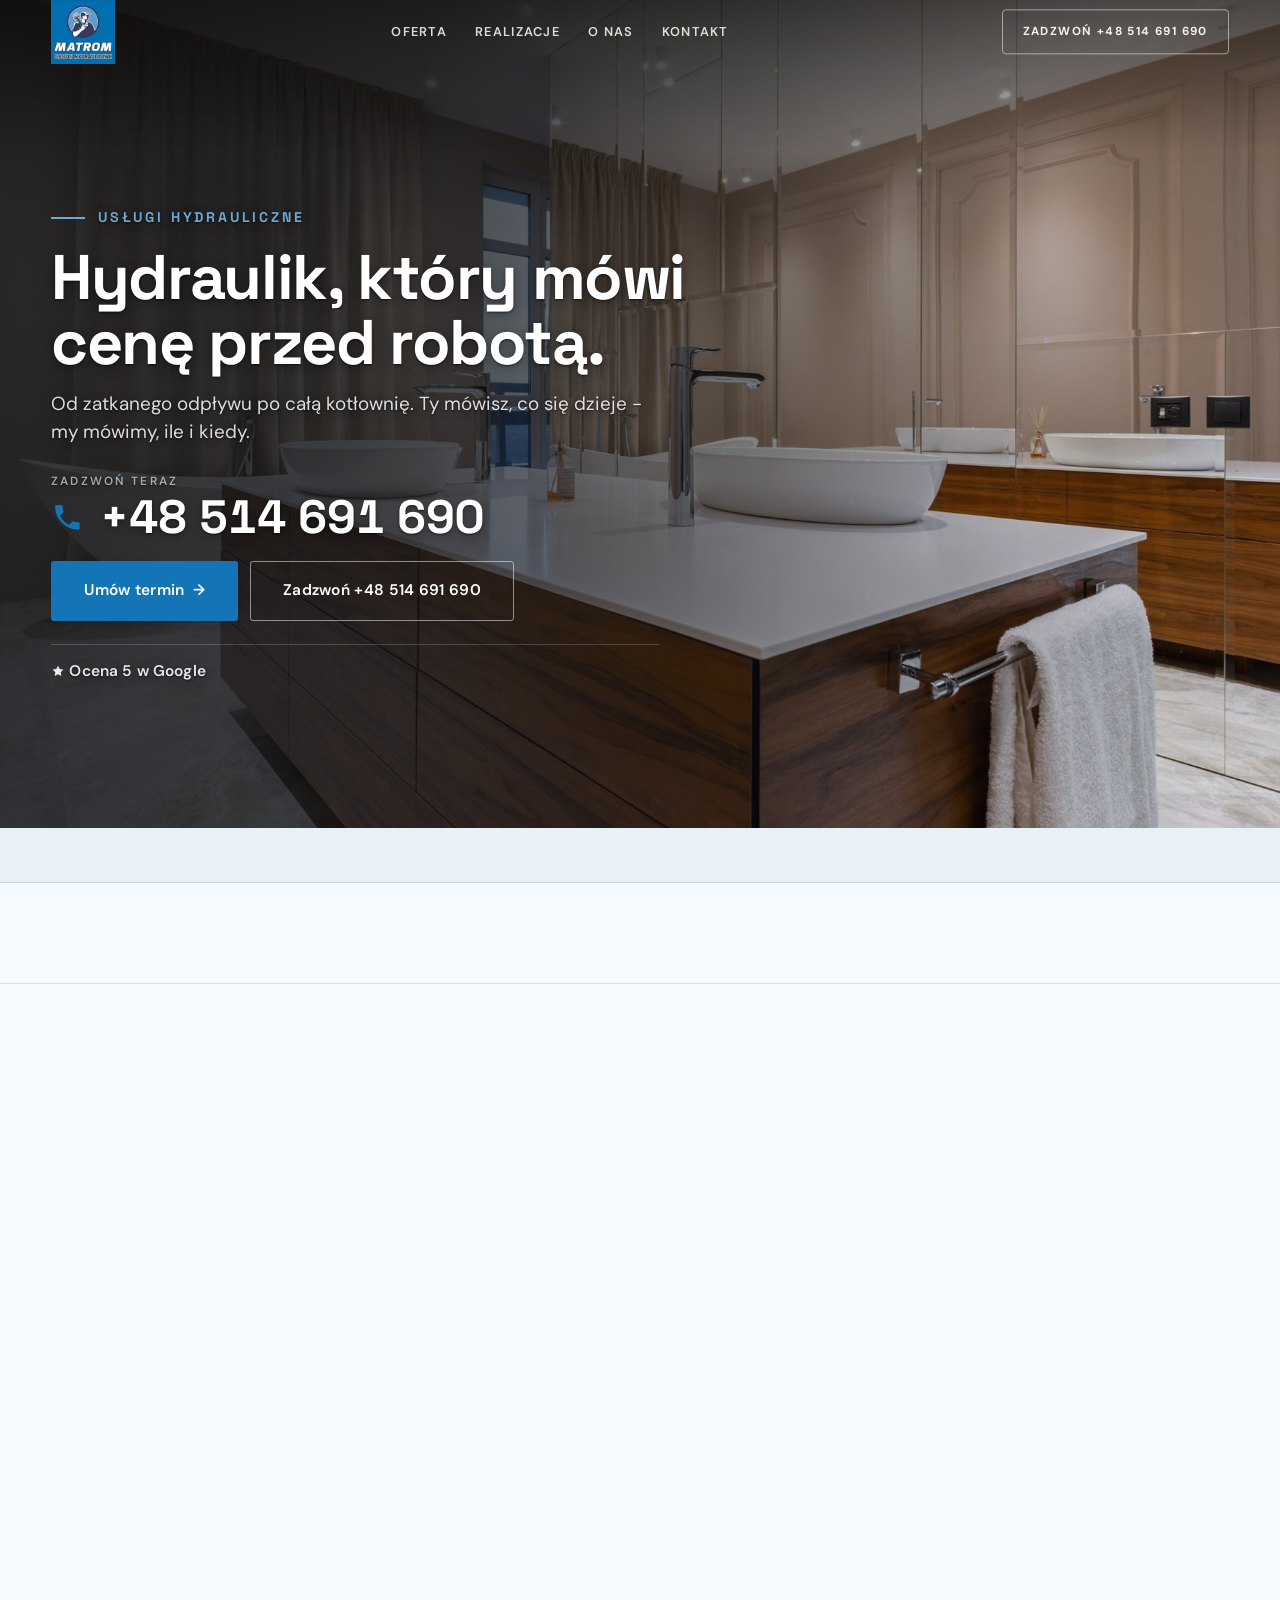
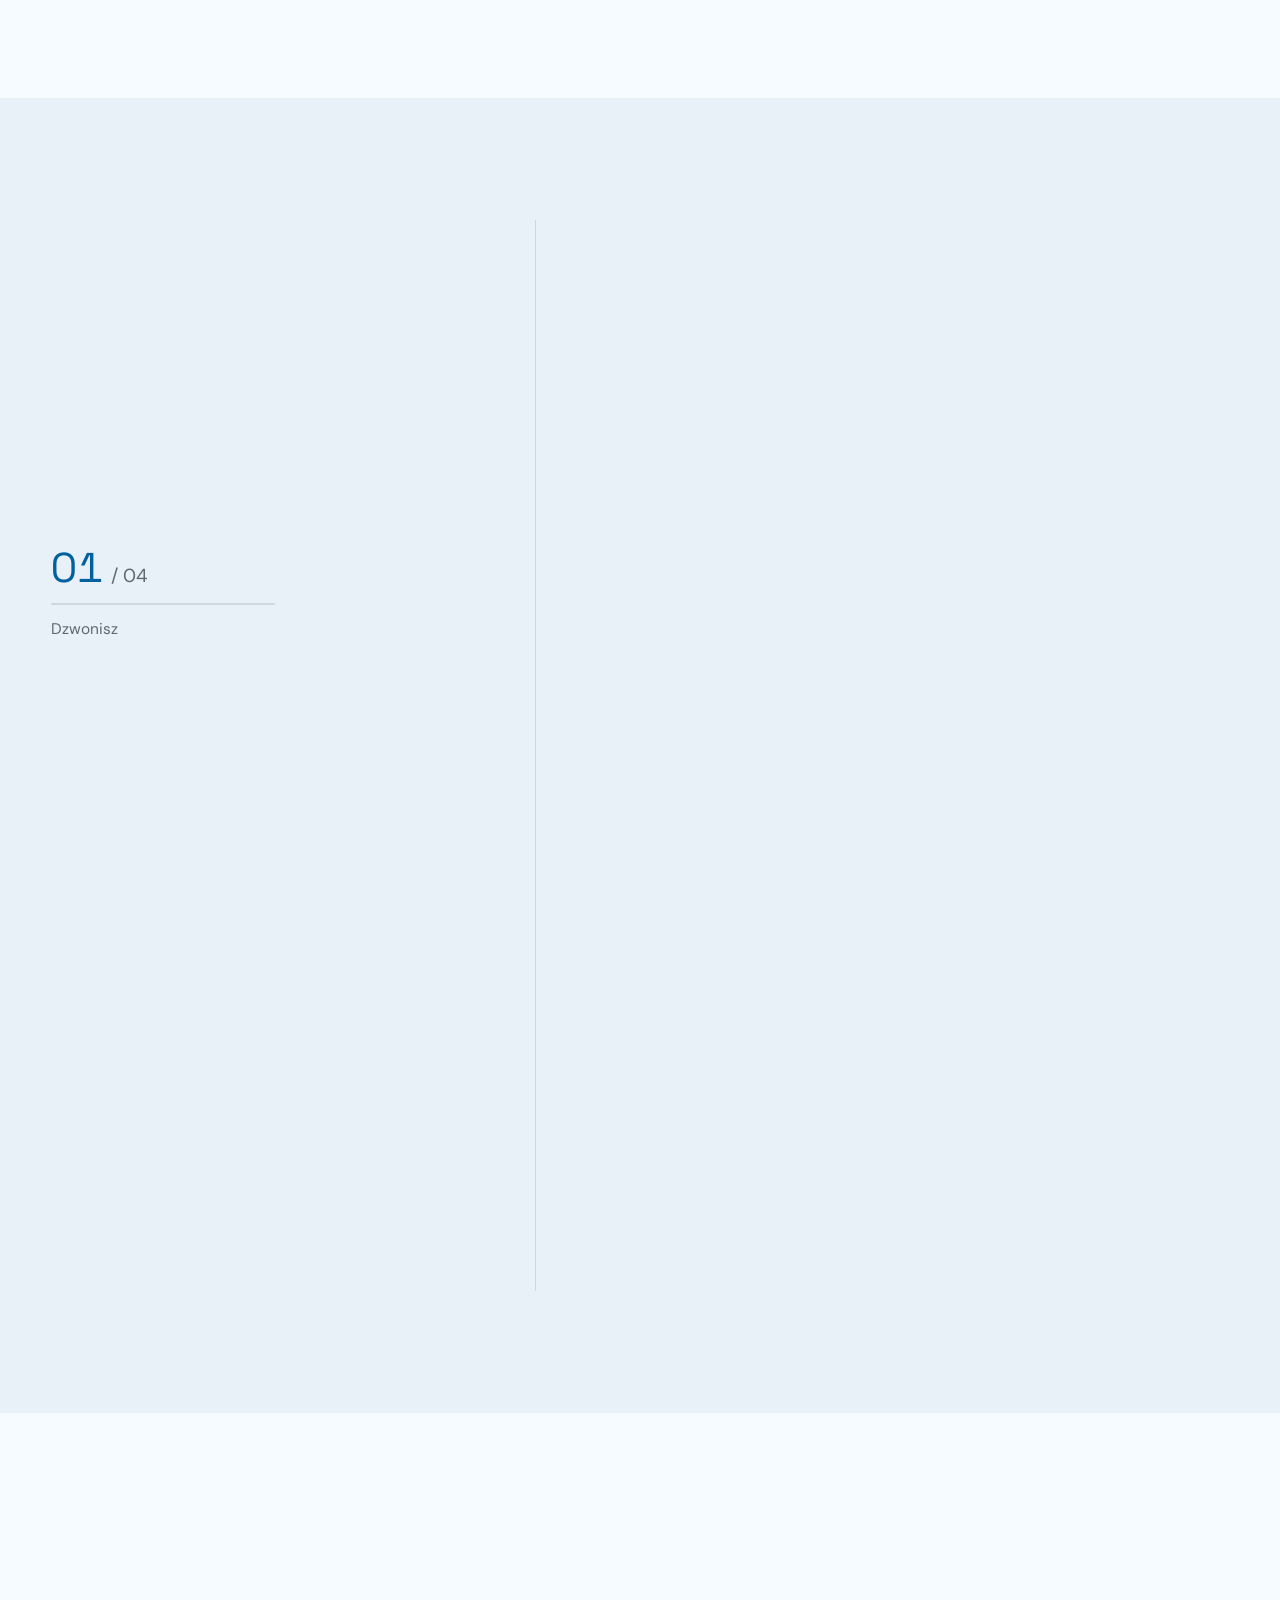
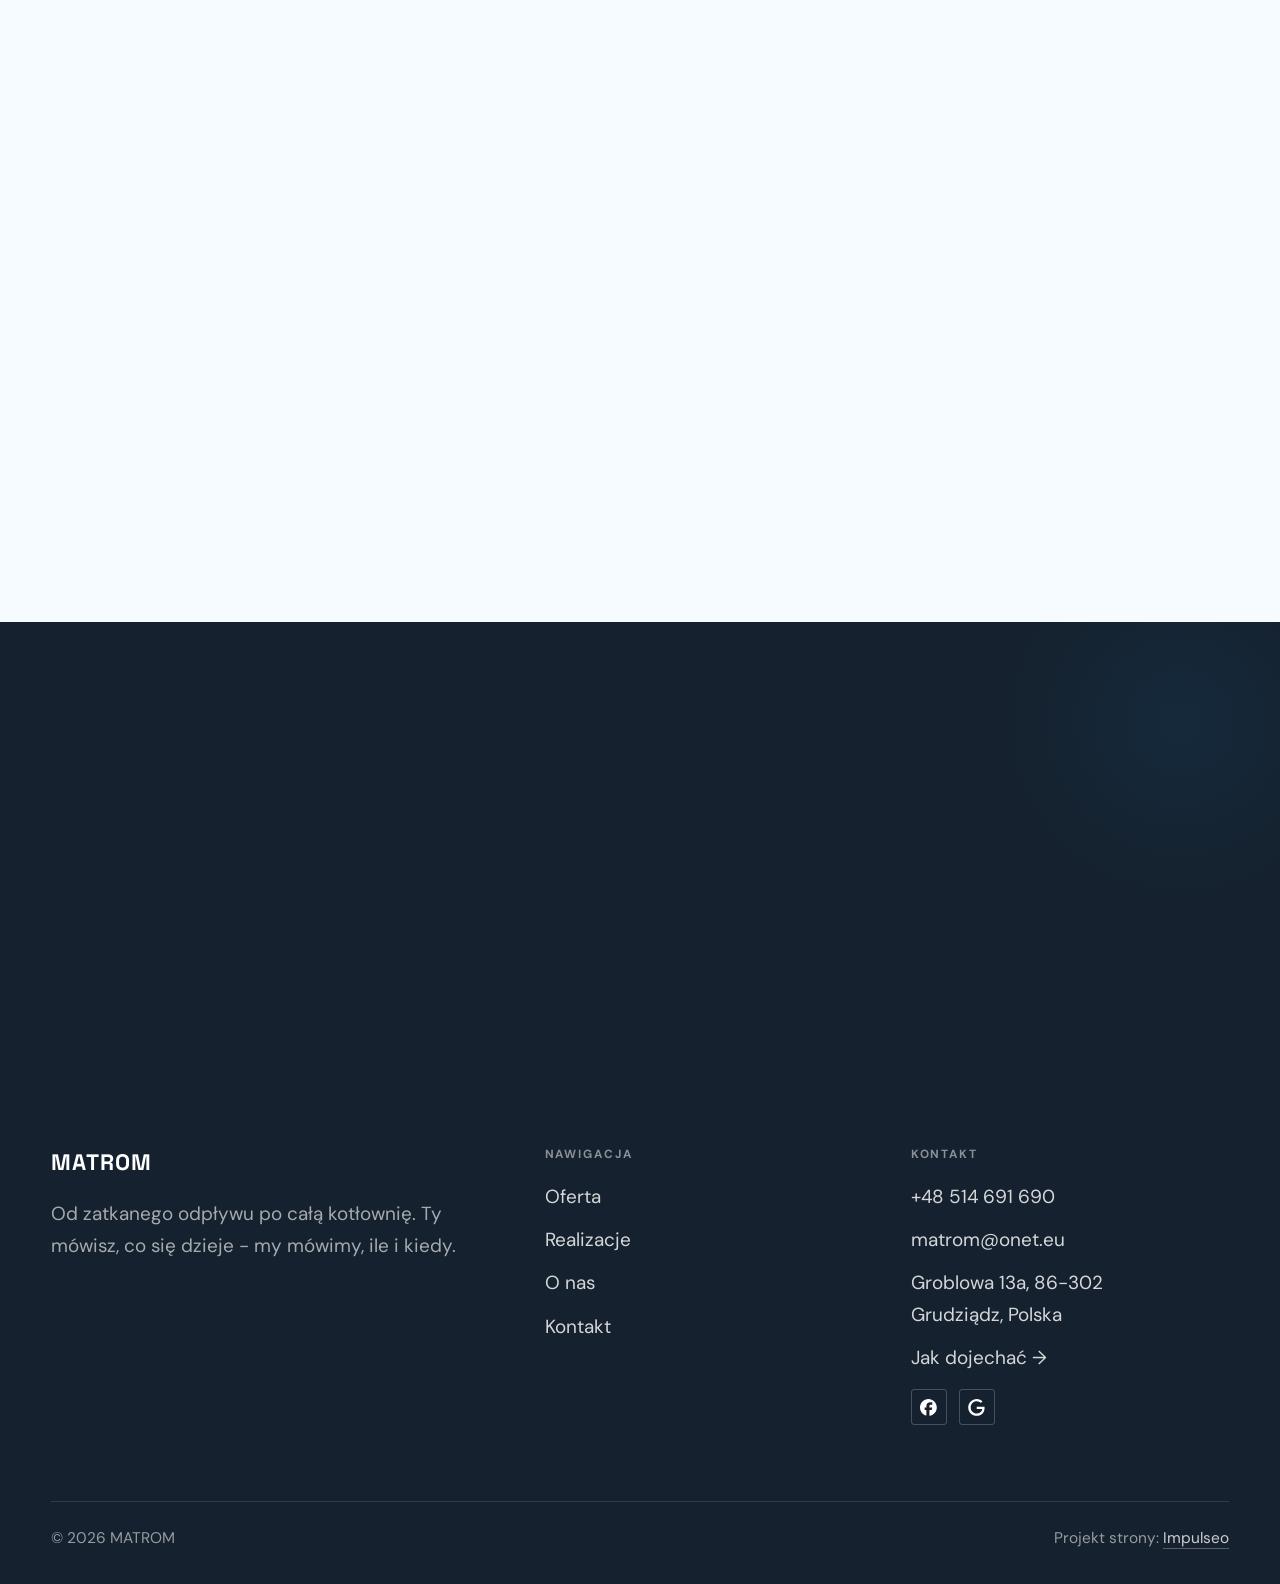
==== index.html @ 79062c72 "Strona demo: matrom" ====
<!DOCTYPE html>
<html lang="pl">
<head>
<meta charset="UTF-8">
<meta name="viewport" content="width=device-width, initial-scale=1.0">
<title>MATROM - hydraulik z dojazdem</title>
<meta name="description" content="Hydraulik w Grudziądzu z dojazdem. Awarie, udrażnianie, instalacje wod-kan, wymiana kotłów. Cenę znasz przed robotą. Zadzwoń: +48 514 691 690.">
<link rel="canonical" href="https://kris20032.github.io/matrom/">
<meta name="robots" content="noindex, nofollow">
<meta property="og:type" content="website">
<meta property="og:locale" content="pl_PL">
<meta property="og:site_name" content="MATROM">
<meta property="og:title" content="MATROM - hydraulik z dojazdem">
<meta property="og:description" content="Hydraulik w Grudziądzu z dojazdem. Awarie, udrażnianie, instalacje wod-kan, wymiana kotłów. Cenę znasz przed robotą. Zadzwoń: +48 514 691 690.">
<meta property="og:url" content="https://kris20032.github.io/matrom/">
<meta property="og:image" content="https://kris20032.github.io/matrom/img/og.jpg">
<meta property="og:image:width" content="1200">
<meta property="og:image:height" content="630">
<meta name="twitter:card" content="summary_large_image">
<script type="application/ld+json">{"@context": "https://schema.org", "@type": "Plumber", "name": "MATROM", "url": "https://kris20032.github.io/matrom/", "telephone": "+48514691690", "image": "https://kris20032.github.io/matrom/img/og.jpg", "areaServed": "Grudziądz", "sameAs": ["https://maps.google.com/?cid=7951324744864087334&g_mp=Cidnb29nbGUubWFwcy5wbGFjZXMudjEuUGxhY2VzLlNlYXJjaFRleHQQAhgEIAA", "https://www.facebook.com/MatromMateuszWisniewski/?locale=pl_PL"]}</script>
<link rel="preconnect" href="https://fonts.googleapis.com">
<link rel="preconnect" href="https://fonts.gstatic.com" crossorigin>
<link href="https://fonts.googleapis.com/css2?family=Space+Grotesk:wght@500;600;700&family=DM+Sans:opsz,wght@9..40,400;9..40,500;9..40,600&display=swap" rel="stylesheet">
<link rel="stylesheet" href="assets/styles.css?v=ff5a35a8">
</head>
<body>

<header class="nav">
  <div class="wrap nav-inner">
    <a class="brand brand-has-logo" href="index.html"><img class="brand-logo" src="img/logo.jpg" alt="MATROM" width="720" height="720" decoding="async"></a>
    <nav class="nav-links">
      <a href="oferta.html">Oferta</a>
      <a href="realizacje.html">Realizacje</a>
      <a href="o-nas.html">O nas</a>
      <a href="kontakt.html">Kontakt</a>
      <a href="tel:+48514691690" class="btn btn-accent">Zadzwoń +48 514 691 690</a>
    </nav>
    <button class="nav-toggle" aria-label="Menu"><span></span><span></span><span></span></button>
  </div>
</header>

<main>
<section class="hero-fach">
  <img class="hf-photo" src="img/hero.jpg" fetchpriority="high" data-rotate="img/g1.jpg|img/g4.jpg" alt="MATROM" width="1800" height="1202">
  <div class="hf-panel">
    <div class="hf-inner">
      <span class="hf-kicker">Usługi hydrauliczne</span>
      <h1 class="hf-title">Hydraulik, który mówi cenę przed robotą. <em></em></h1>
      <p class="hf-lead">Od zatkanego odpływu po całą kotłownię. Ty mówisz, co się dzieje - my mówimy, ile i kiedy.</p>
      <a class="hf-phone" href="tel:+48514691690"><span class="hf-phone-lab">Zadzwoń teraz</span><span class="hf-phone-num"><svg class="ico-tel" width="16" height="16" viewBox="0 0 24 24" fill="none" aria-hidden="true"><path d="M6.6 10.8a15.5 15.5 0 0 0 6.6 6.6l2.2-2.2a1 1 0 0 1 1-.24 11.4 11.4 0 0 0 3.6.58 1 1 0 0 1 1 1V20a1 1 0 0 1-1 1A17 17 0 0 1 3 4a1 1 0 0 1 1-1h3.5a1 1 0 0 1 1 1c0 1.25.2 2.46.58 3.6a1 1 0 0 1-.25 1l-2.23 2.2Z" fill="currentColor"/></svg> +48 514 691 690</span></a>
      <div class="hf-actions">
        <a href="kontakt.html" class="btn btn-accent">Umów termin <span class="arr">→</span></a>
        <a href="tel:+48514691690" class="btn btn-ghost hf-ghost">Zadzwoń +48 514 691 690</a>
      </div>
      <div class="hf-trust"><svg class="ico-star" width="14" height="14" viewBox="0 0 24 24" style="vertical-align:-2px" aria-hidden="true"><path d="M12 2.8l2.85 5.8 6.4.93-4.63 4.5 1.1 6.37L12 17.4l-5.72 3 1.1-6.37-4.63-4.5 6.4-.93L12 2.8Z" fill="currentColor"/></svg> Ocena 5 w Google</div>
    </div>
  </div>
</section>
<section class="fach-promise">
  <div class="wrap">
    <ul class="fp-row reveal"><li>Bezpłatna wycena</li><li>Dojazd: Grudziądz i okolice</li><li>Gwarancja na robociznę</li></ul>
  </div>
</section>
<section class="opinie-mini" aria-label="Opinie klientów">
  <div class="wrap">
    <div class="om-row">
      <div class="om-item reveal"><blockquote>„Polecam bardzo.”</blockquote><span class="om-autor">Magdalena Wuu</span></div>
      <div class="om-item reveal"><blockquote>„Polecam jest kozak w tym co robi robota na medal”</blockquote><span class="om-autor">Sebastian Kowalik</span></div>
    </div>
  </div>
</section>
<section class="gateways-band">
  <div class="wrap">
    <div class="gateways">
      <a href="oferta.html" class="gateway reveal"><img src="img/g6.jpg" alt="Awarie i przecieki" loading="lazy" width="1623" height="1300" decoding="async"><span class="g-ttl">Awarie i przecieki</span></a>
      <a href="oferta.html" class="gateway reveal"><img src="img/g7.jpg" alt="Udrażnianie rur i kanalizacji" loading="lazy" width="1880" height="1253" decoding="async"><span class="g-ttl">Udrażnianie rur i kanalizacji</span></a>
      <a href="oferta.html" class="gateway reveal"><img src="img/g8.jpg" alt="Wymiana i montaż kotłów" loading="lazy" width="1600" height="1068" decoding="async"><span class="g-ttl">Wymiana i montaż kotłów</span></a>
    </div>
  </div>
</section>
<section class="proces proces-os fachowcy">
  <div class="wrap proc-grid">
    <div class="proc-side">
      <div class="head reveal">
        <span class="eyebrow">Jak pracujemy</span>
        <h2>Wiesz, na czym stoisz - na każdym etapie</h2>
        <p>Od pierwszego telefonu do odbioru roboty - krok po kroku.</p>
      </div>
      <div class="proc-count" aria-hidden="true"><span class="pc-cur">01</span><span class="pc-all">/ 04</span></div>
      <div class="proc-bar" aria-hidden="true"><i></i></div>
      <p class="proc-now" aria-hidden="true">Dzwonisz</p>
    </div>
    <ol class="proces-line">
      <li class="reveal"><span class="pno">01</span><h3>Dzwonisz</h3><p>Telefon albo zdjęcie awarii. Po minucie rozmowy wiesz, czy przyjedziemy i kiedy.</p></li>
      <li class="reveal"><span class="pno">02</span><h3>Znasz cenę</h3><p>Zanim wyjmiemy narzędzia, wiesz, ile zapłacisz. Jak w trakcie wyjdzie coś nowego, najpierw rozmawiamy - potem robimy.</p></li>
      <li class="reveal"><span class="pno">03</span><h3>Robota</h3><p>Stare części pokazujemy, nie wyrzucamy po cichu - widzisz, co było zużyte i co wymieniliśmy.</p></li>
      <li class="reveal"><span class="pno">04</span><h3>Odbiór i gwarancja</h3><p>Na wykonaną robotę dostajesz gwarancję i jasny rachunek - jak coś nie gra, wracamy i poprawiamy.</p></li>
    </ol>
  </div>
</section>
<section>
  <div class="wrap">
    <div class="head reveal">
      <span class="eyebrow">Realizacje</span>
      <h2>Zdjęcia z montaży</h2>
      <p>Kilka zdjęć z naszych zleceń i przykłady prac, które wykonujemy.</p>
    </div>
    <div class="gallery">
      <div class="tile t-two3 reveal"><img src="img/g2.jpg" alt="MATROM" loading="lazy" width="720" height="960" decoding="async"></div>
      <div class="tile t-third reveal"><img src="img/g3.jpg" alt="MATROM" loading="lazy" width="973" height="1920" decoding="async"></div>
      <div class="tile t-third reveal"><img src="img/g5.jpg" alt="MATROM" loading="lazy" width="958" height="718" decoding="async"></div>
      <div class="tile t-third reveal"><img src="img/g9.jpg" alt="MATROM" loading="lazy" width="1600" height="1068" decoding="async"></div>
      <div class="tile t-third reveal"><img src="img/g10.jpg" alt="MATROM" loading="lazy" width="1507" height="1300" decoding="async"></div>
    </div>
    <div style="margin-top:var(--space-7)" class="reveal"><a href="realizacje.html" class="btn btn-accent">Pełna galeria <span class="arr">→</span></a></div>
  </div>
</section>
<section class="fach-uslugi">
  <div class="wrap">
    <div class="head reveal">
      <span class="eyebrow">Oferta</span>
      <h2>Zakres robót</h2>
      <p>Czym zajmujemy się na co dzień: awarie, instalacje wod-kan, gaz i ogrzewanie.</p>
    </div>
    <ul class="fu-list">
      <li class="fu-row reveal"><div class="fu-name">Awarie i przecieki</div><div class="fu-desc">Woda leje się tam, gdzie nie powinna? Zakręć główny zawór i dzwoń.</div><a class="fu-cta" href="kontakt.html">Wycena <span class="arr">→</span></a></li>
      <li class="fu-row reveal"><div class="fu-name">Udrażnianie rur i kanalizacji</div><div class="fu-desc">Zatkany zlew, brodzik albo WC to zwykle robota na jedną wizytę. Sprawdzamy, gdzie siedzi zator, i dobieramy narzędzie do rury, a nie odwrotnie - czasem wystarczy rozebrać i wyczyścić syfon.</div><a class="fu-cta" href="kontakt.html">Wycena <span class="arr">→</span></a></li>
      <li class="fu-row reveal"><div class="fu-name">Wymiana i montaż kotłów</div><div class="fu-desc">Stary kocioł bierze coraz więcej gazu albo wysiada w największy mróz? Wymieniamy kotły na kondensacyjne i podłączamy je tak, żeby odbiór przeszedł bez poprawek.</div><a class="fu-cta" href="kontakt.html">Wycena <span class="arr">→</span></a></li>
      <li class="fu-row reveal"><div class="fu-name">Instalacje wod-kan</div><div class="fu-desc">Budujesz dom albo robisz generalny remont? Rozprowadzamy wodę i kanalizację od podstaw: podejścia, piony i próba szczelności pod ciśnieniem, zanim cokolwiek zniknie pod płytkami.</div><a class="fu-cta" href="kontakt.html">Wycena <span class="arr">→</span></a></li>
      <li class="fu-row reveal"><div class="fu-name">Montaż łazienek</div><div class="fu-desc">Remont łazienki stanął na ostatniej prostej? Robimy biały montaż od baterii po pralkę i sprawdzamy każde połączenie, zanim zamkniemy za sobą drzwi.</div><a class="fu-cta" href="kontakt.html">Wycena <span class="arr">→</span></a></li>
      <li class="fu-row reveal"><div class="fu-name">Centralne ogrzewanie i grzejniki</div><div class="fu-desc">Grzejniki grzeją nierówno, bulgoczą albo nie łapią temperatury? Płuczemy i odpowietrzamy instalacje, wymieniamy grzejniki i głowice, ustawiamy ogrzewanie tak, żeby grzało równo w całym domu, a nie głównie przy kotle.</div><a class="fu-cta" href="kontakt.html">Wycena <span class="arr">→</span></a></li>
    </ul>
    <div style="margin-top:var(--space-7)" class="reveal"><a href="oferta.html" class="btn btn-ghost">Pełna oferta <span class="arr">→</span></a></div>
  </div>
</section>
<section class="stopklatka" aria-hidden="true">
  <div class="stk-bg" style="background-image:url(img/about.jpg)"></div>
</section>
<section class="opinie">
  <div class="wrap">
    <div class="head center reveal">
      <span class="eyebrow">Opinie</span>
      <h2>Co mówią klienci</h2>
    </div>
    <p class="op-meta reveal"><span class="g-badge"><svg class="gb-ico" viewBox="0 0 24 24" width="18" height="18" aria-hidden="true"><path fill="#4285F4" d="M22.56 12.25c0-.78-.07-1.53-.2-2.25H12v4.26h5.92c-.26 1.37-1.04 2.53-2.21 3.31v2.77h3.57c2.08-1.92 3.28-4.74 3.28-8.09z"/><path fill="#34A853" d="M12 23c2.97 0 5.46-.98 7.28-2.66l-3.57-2.77c-.98.66-2.23 1.06-3.71 1.06-2.86 0-5.29-1.93-6.16-4.53H2.18v2.84C3.99 20.53 7.7 23 12 23z"/><path fill="#FBBC05" d="M5.84 14.09c-.22-.66-.35-1.36-.35-2.09s.13-1.43.35-2.09V7.07H2.18C1.43 8.55 1 10.22 1 12s.43 3.45 1.18 4.93l2.85-2.22.81-.62z"/><path fill="#EA4335" d="M12 5.38c1.62 0 3.06.56 4.21 1.64l3.15-3.15C17.45 2.09 14.97 1 12 1 7.7 1 3.99 3.47 2.18 7.07l3.66 2.84c.87-2.6 3.3-4.53 6.16-4.53z"/></svg><b class="gb-ocena">5</b><svg class="gb-stars" viewBox="0 0 90 18" width="74" height="14.8" aria-hidden="true"><g fill="currentColor" opacity=".26"><path transform="translate(0,0)" d="M9 1.6l2.2 4.46 4.92.72-3.56 3.47.84 4.9L9 12.74l-4.4 2.31.84-4.9L1.88 6.68l4.92-.72L9 1.6Z"/><path transform="translate(18,0)" d="M9 1.6l2.2 4.46 4.92.72-3.56 3.47.84 4.9L9 12.74l-4.4 2.31.84-4.9L1.88 6.68l4.92-.72L9 1.6Z"/><path transform="translate(36,0)" d="M9 1.6l2.2 4.46 4.92.72-3.56 3.47.84 4.9L9 12.74l-4.4 2.31.84-4.9L1.88 6.68l4.92-.72L9 1.6Z"/><path transform="translate(54,0)" d="M9 1.6l2.2 4.46 4.92.72-3.56 3.47.84 4.9L9 12.74l-4.4 2.31.84-4.9L1.88 6.68l4.92-.72L9 1.6Z"/><path transform="translate(72,0)" d="M9 1.6l2.2 4.46 4.92.72-3.56 3.47.84 4.9L9 12.74l-4.4 2.31.84-4.9L1.88 6.68l4.92-.72L9 1.6Z"/></g><clipPath id="gs1000"><rect x="0" y="0" width="90.0" height="18"/></clipPath><g fill="#FBBC04" clip-path="url(#gs1000)"><path transform="translate(0,0)" d="M9 1.6l2.2 4.46 4.92.72-3.56 3.47.84 4.9L9 12.74l-4.4 2.31.84-4.9L1.88 6.68l4.92-.72L9 1.6Z"/><path transform="translate(18,0)" d="M9 1.6l2.2 4.46 4.92.72-3.56 3.47.84 4.9L9 12.74l-4.4 2.31.84-4.9L1.88 6.68l4.92-.72L9 1.6Z"/><path transform="translate(36,0)" d="M9 1.6l2.2 4.46 4.92.72-3.56 3.47.84 4.9L9 12.74l-4.4 2.31.84-4.9L1.88 6.68l4.92-.72L9 1.6Z"/><path transform="translate(54,0)" d="M9 1.6l2.2 4.46 4.92.72-3.56 3.47.84 4.9L9 12.74l-4.4 2.31.84-4.9L1.88 6.68l4.92-.72L9 1.6Z"/><path transform="translate(72,0)" d="M9 1.6l2.2 4.46 4.92.72-3.56 3.47.84 4.9L9 12.74l-4.4 2.31.84-4.9L1.88 6.68l4.92-.72L9 1.6Z"/></g></svg><span class="gb-txt">w Google</span></span></p>
    <p class="op-meta reveal"><a class="op-google" href="https://maps.google.com/?cid=7951324744864087334&amp;g_mp=Cidnb29nbGUubWFwcy5wbGFjZXMudjEuUGxhY2VzLlNlYXJjaFRleHQQAhgEIAA" target="_blank" rel="noopener"><svg class="op-g-ico" viewBox="0 0 24 24" width="17" height="17" aria-hidden="true"><path fill="#4285F4" d="M22.56 12.25c0-.78-.07-1.53-.2-2.25H12v4.26h5.92c-.26 1.37-1.04 2.53-2.21 3.31v2.77h3.57c2.08-1.92 3.28-4.74 3.28-8.09z"/><path fill="#34A853" d="M12 23c2.97 0 5.46-.98 7.28-2.66l-3.57-2.77c-.98.66-2.23 1.06-3.71 1.06-2.86 0-5.29-1.93-6.16-4.53H2.18v2.84C3.99 20.53 7.7 23 12 23z"/><path fill="#FBBC05" d="M5.84 14.09c-.22-.66-.35-1.36-.35-2.09s.13-1.43.35-2.09V7.07H2.18C1.43 8.55 1 10.22 1 12s.43 3.45 1.18 4.93l2.85-2.22.81-.62z"/><path fill="#EA4335" d="M12 5.38c1.62 0 3.06.56 4.21 1.64l3.15-3.15C17.45 2.09 14.97 1 12 1 7.7 1 3.99 3.47 2.18 7.07l3.66 2.84c.87-2.6 3.3-4.53 6.16-4.53z"/></svg><span>Zobacz opinie w Google</span><span class="arr">→</span></a></p>
    <div class="opinie-grid">
      <figure class="op-card reveal"><span class="op-star"><svg class="ico-star" width="14" height="14" viewBox="0 0 24 24" style="vertical-align:-2px" aria-hidden="true"><path d="M12 2.8l2.85 5.8 6.4.93-4.63 4.5 1.1 6.37L12 17.4l-5.72 3 1.1-6.37-4.63-4.5 6.4-.93L12 2.8Z" fill="currentColor"/></svg><svg class="ico-star" width="14" height="14" viewBox="0 0 24 24" style="vertical-align:-2px" aria-hidden="true"><path d="M12 2.8l2.85 5.8 6.4.93-4.63 4.5 1.1 6.37L12 17.4l-5.72 3 1.1-6.37-4.63-4.5 6.4-.93L12 2.8Z" fill="currentColor"/></svg><svg class="ico-star" width="14" height="14" viewBox="0 0 24 24" style="vertical-align:-2px" aria-hidden="true"><path d="M12 2.8l2.85 5.8 6.4.93-4.63 4.5 1.1 6.37L12 17.4l-5.72 3 1.1-6.37-4.63-4.5 6.4-.93L12 2.8Z" fill="currentColor"/></svg><svg class="ico-star" width="14" height="14" viewBox="0 0 24 24" style="vertical-align:-2px" aria-hidden="true"><path d="M12 2.8l2.85 5.8 6.4.93-4.63 4.5 1.1 6.37L12 17.4l-5.72 3 1.1-6.37-4.63-4.5 6.4-.93L12 2.8Z" fill="currentColor"/></svg><svg class="ico-star" width="14" height="14" viewBox="0 0 24 24" style="vertical-align:-2px" aria-hidden="true"><path d="M12 2.8l2.85 5.8 6.4.93-4.63 4.5 1.1 6.37L12 17.4l-5.72 3 1.1-6.37-4.63-4.5 6.4-.93L12 2.8Z" fill="currentColor"/></svg></span><blockquote>Polecam bardzo. Usługa wymiany grzejnika poprzez zamrożenie wykonana ekspresowo. Wykonanie całej instalacji wodno-kanalizacyjnej przebiegło bez najmniejszego problemu. Polecam</blockquote><span class="op-autor">Magdalena Wuu</span></figure>
      <figure class="op-card reveal"><span class="op-star"><svg class="ico-star" width="14" height="14" viewBox="0 0 24 24" style="vertical-align:-2px" aria-hidden="true"><path d="M12 2.8l2.85 5.8 6.4.93-4.63 4.5 1.1 6.37L12 17.4l-5.72 3 1.1-6.37-4.63-4.5 6.4-.93L12 2.8Z" fill="currentColor"/></svg><svg class="ico-star" width="14" height="14" viewBox="0 0 24 24" style="vertical-align:-2px" aria-hidden="true"><path d="M12 2.8l2.85 5.8 6.4.93-4.63 4.5 1.1 6.37L12 17.4l-5.72 3 1.1-6.37-4.63-4.5 6.4-.93L12 2.8Z" fill="currentColor"/></svg><svg class="ico-star" width="14" height="14" viewBox="0 0 24 24" style="vertical-align:-2px" aria-hidden="true"><path d="M12 2.8l2.85 5.8 6.4.93-4.63 4.5 1.1 6.37L12 17.4l-5.72 3 1.1-6.37-4.63-4.5 6.4-.93L12 2.8Z" fill="currentColor"/></svg><svg class="ico-star" width="14" height="14" viewBox="0 0 24 24" style="vertical-align:-2px" aria-hidden="true"><path d="M12 2.8l2.85 5.8 6.4.93-4.63 4.5 1.1 6.37L12 17.4l-5.72 3 1.1-6.37-4.63-4.5 6.4-.93L12 2.8Z" fill="currentColor"/></svg><svg class="ico-star" width="14" height="14" viewBox="0 0 24 24" style="vertical-align:-2px" aria-hidden="true"><path d="M12 2.8l2.85 5.8 6.4.93-4.63 4.5 1.1 6.37L12 17.4l-5.72 3 1.1-6.37-4.63-4.5 6.4-.93L12 2.8Z" fill="currentColor"/></svg></span><blockquote>Polecam jest kozak w tym co robi robota na medal</blockquote><span class="op-autor">Sebastian Kowalik</span></figure>
    </div>
  </div>
</section>
<section class="obszar">
  <div class="wrap">
    <div class="head center reveal">
      <span class="eyebrow">Obszar działania</span>
      <h2>Dojeżdżamy do Ciebie</h2>
    </div>
    <p class="obszar-txt reveal" style="text-align:center;max-width:60ch;margin:0 auto 1.4rem">Nie wiesz, czy dojedziemy do Ciebie? Zadzwoń i zapytaj. Jak nie dojeżdżamy, powiemy od razu i nie zajmiemy Ci dnia.</p>
    <ul class="obszar-list reveal"><li class="is-home">Grudziądz</li><li>+ okolice</li></ul>
    <div class="obszar-mapa reveal" style="margin-top:var(--space-7)">
      <iframe title="Obszar działania - Grudziądz i okolice" src="https://maps.google.com/maps?q=53.4782203%2C18.7624123&amp;z=11&amp;output=embed" loading="lazy" referrerpolicy="no-referrer-when-downgrade" style="width:100%;height:clamp(280px,38vh,420px);border:0;display:block;border-radius:var(--r-md)"></iframe>
    </div>
  </div>
</section>
<section class="faq-klinika">
  <div class="wrap">
    <div class="head center reveal">
      <span class="eyebrow">Częste pytania</span>
      <h2>Dobrze wiedzieć</h2>
    </div>
    <div class="faq-list">
      <details class="faq-item reveal"><summary>Ile to będzie kosztowało?</summary><p>Zależy, co się dzieje - dlatego wypytujemy przez telefon i od razu podajemy widełki. Ostateczną cenę znasz przed robotą, nie po niej.</p></details>
      <details class="faq-item reveal"><summary>Czy wycena jest płatna?</summary><p>Nie. Przyjazd i wycena w Grudziądzu i najbliższej okolicy są bezpłatne i do niczego nie zobowiązują.</p></details>
      <details class="faq-item reveal"><summary>Jak szybko przyjedziecie?</summary><p>Przy zalaniu liczy się każda godzina, więc przy awarii przestawiamy grafik. Prace planowane umawiamy z kilkudniowym wyprzedzeniem.</p></details>
      <details class="faq-item reveal"><summary>Czy dostanę fakturę?</summary><p>Tak - VAT albo paragon, jak wolisz. Z firmami i wspólnotami rozliczamy się przelewem.</p></details>
      <details class="faq-item reveal"><summary>Dojedziecie do mnie?</summary><p>Robimy głównie Grudziądz i okolice. Masz wątpliwość - zadzwoń, to kwestia jednego pytania.</p></details>
      <details class="faq-item reveal"><summary>Co, jeśli po naprawie coś dalej nie gra?</summary><p>Wracamy i sprawdzamy. Nasza wina - poprawiamy za darmo; wyszło coś nowego - mówimy wprost, co i za ile.</p></details>
    </div>
  </div>
</section>
<section class="cta">
  <div class="wrap">
    <div class="reveal">
      <span class="eyebrow">Współpraca</span>
      <h2>Potrzebujesz fachowca? Wycenimy za darmo.</h2>
      <p>Napisz, co jest do zrobienia - obejrzymy na miejscu i wycenimy. Bez zobowiązań.</p>
    </div>
    <div class="cta-actions reveal">
      <a href="kontakt.html" class="btn btn-light">Umów termin <span class="arr">→</span></a>
      <a href="tel:+48514691690" class="btn btn-ghost btn-ghost-cta">+48 514 691 690</a>
    </div>
  </div>
</section>
</main>

<footer>
  <div class="wrap">
    <div class="foot-grid">
      <div class="foot-brand">
        <div class="name">MATROM</div>
        <p>Od zatkanego odpływu po całą kotłownię. Ty mówisz, co się dzieje - my mówimy, ile i kiedy.</p>
      </div>
      <div class="foot-col">
        <h4>Nawigacja</h4>
        <a href="oferta.html">Oferta</a>
        <a href="realizacje.html">Realizacje</a>
        <a href="o-nas.html">O nas</a>
        <a href="kontakt.html">Kontakt</a>
      </div>
      <div class="foot-col">
        <h4>Kontakt</h4>
        <a href="tel:+48514691690">+48 514 691 690</a>
        <a href="mailto:matrom@onet.eu">matrom@onet.eu</a>
        <p>Groblowa 13a, 86-302 Grudziądz, Polska</p>
        <a href="https://maps.google.com/?cid=7951324744864087334&g_mp=Cidnb29nbGUubWFwcy5wbGFjZXMudjEuUGxhY2VzLlNlYXJjaFRleHQQAhgEIAA" target="_blank" rel="noopener">Jak dojechać →</a>
      <div class="foot-soc">
        <a class="soc" href="https://www.facebook.com/MatromMateuszWisniewski/?locale=pl_PL" target="_blank" rel="noopener" aria-label="Facebook - MATROM"><svg viewBox="0 0 24 24" aria-hidden="true" focusable="false"><path d="M9.101 23.691v-7.98H6.627v-3.667h2.474v-1.58c0-4.085 1.848-5.978 5.858-5.978.401 0 .955.042 1.468.103a8.68 8.68 0 0 1 1.141.195v3.325a8.623 8.623 0 0 0-.653-.036 26.805 26.805 0 0 0-.733-.009c-.707 0-1.259.096-1.675.309a1.686 1.686 0 0 0-.679.622c-.258.42-.374.995-.374 1.752v1.297h3.919l-.386 2.103-.287 1.564h-3.246v8.245C19.396 23.238 24 18.179 24 12.044c0-6.627-5.373-12-12-12s-12 5.373-12 12c0 5.628 3.874 10.35 9.101 11.647Z" fill="currentColor"/></svg></a>
        <a class="soc" href="https://maps.google.com/?cid=7951324744864087334&g_mp=Cidnb29nbGUubWFwcy5wbGFjZXMudjEuUGxhY2VzLlNlYXJjaFRleHQQAhgEIAA" target="_blank" rel="noopener" aria-label="Google - MATROM"><svg viewBox="0 0 24 24" aria-hidden="true" focusable="false"><path d="M12.48 10.92v3.28h7.84c-.24 1.84-.853 3.187-1.787 4.133-1.147 1.147-2.933 2.4-6.053 2.4-4.827 0-8.6-3.893-8.6-8.72s3.773-8.72 8.6-8.72c2.6 0 4.507 1.027 5.907 2.347l2.307-2.307C18.747 1.44 16.133 0 12.48 0 5.867 0 .307 5.387.307 12s5.56 12 12.173 12c3.573 0 6.267-1.173 8.373-3.36 2.16-2.16 2.84-5.213 2.84-7.667 0-.76-.053-1.467-.173-2.053H12.48z" fill="currentColor"/></svg></a>
      </div>
      </div>
    </div>
    <div class="foot-bot">
      <span>© 2026 MATROM</span>
      <span>Projekt strony: <a class="foot-credit" href="https://impulseo.pl" target="_blank" rel="noopener">Impulseo</a></span>
    </div>
  </div>
</footer>
<div class="sticky-call"><a class="sc-call" href="tel:+48514691690"><svg class="ico-tel" width="16" height="16" viewBox="0 0 24 24" fill="none" aria-hidden="true"><path d="M6.6 10.8a15.5 15.5 0 0 0 6.6 6.6l2.2-2.2a1 1 0 0 1 1-.24 11.4 11.4 0 0 0 3.6.58 1 1 0 0 1 1 1V20a1 1 0 0 1-1 1A17 17 0 0 1 3 4a1 1 0 0 1 1-1h3.5a1 1 0 0 1 1 1c0 1.25.2 2.46.58 3.6a1 1 0 0 1-.25 1l-2.23 2.2Z" fill="currentColor"/></svg> Zadzwoń</a><a class="sc-quote" href="kontakt.html">Umów termin</a></div>
<div class="demo-wazne" data-do="2026-10-12" data-cykl="3" hidden><svg class="dw-ico" width="13" height="13" viewBox="0 0 24 24" fill="none" aria-hidden="true"><circle cx="12" cy="12" r="8.6" stroke="currentColor" stroke-width="1.8"/><path d="M12 7.2V12l3.3 2" stroke="currentColor" stroke-width="1.8" stroke-linecap="round"/></svg><span class="dw-txt"></span></div>

<script src="assets/main.js"></script>
</body>
</html>
---- assets/styles.css ----
/* ============================================================
   STOLBASZ — premium, architektoniczny B2B fit-out
   Jasna paleta, zero brązu. System wg premium-web-craft.
   Projekt strony: Impulseo (impulseo.pl)
   ============================================================ */

:root{
  /* PALETA — jasna, architektoniczna, chłodna */
  --paper:#F4F6F8;          /* główne tło */
  --paper-2:#E7EBEF;        /* sekcje alternatywne (chłodny jasny szary) */
  --paper-3:#E7EBEF;        /* delikatne wypełnienia */
  --ink:#15212E;            /* tekst główny — chłodny grafit */
  --ink-soft:#243443;       /* nagłówki drugorzędne */
  --muted:#6B7785;          /* tekst poboczny */
  --line:rgba(21,33,46,.12);/* hairline */
  --accent:#E8A317;         /* stonowany petrol-slate — jedyny akcent */
  --accent-d:#C9870C;
  --accent-soft:rgba(232,163,23,.10);
  --dark:#15212E;           /* sekcje ciemne (stopka/CTA) */

  /* HOVER ZDJĘĆ — JEDEN standard dla całego silnika (decyzja K. 04.08.2026, artefakt z wariantami).
     AKTUALNE (K.+Szymon 09.08.2026, wybór z artefaktu 6 wariantów): zoom 1.05 przy 1.4s -
     przy tak długim czasie mocniejszy kadr NIE skacze, tylko „oddycha". Poprzedni standard
     (1.02 / .55s z 04.08) odbierany jako dynamiczny i szybki.
     Spoczynek lekko przygaszony, ale TYLKO tam, gdzie jest mysz (@media hover:hover) —
     na telefonie zdjęcia zostają w pełnej jasności. */
  --img-zoom:1.05;                   /* K.+Szymon 09.08: wariant F z artefaktu porównawczego */
  --img-rest:brightness(.95) saturate(.99);
  --img-hot:brightness(1.06) saturate(1.05);
  --img-dur:1.4s;                    /* K.+Szymon 09.08 (wariant F): powoli = elegancko */
  --img-ease:cubic-bezier(.16,.84,.44,1);  /* miękki ogon, efekt „oddychania" */

  /* ODSTĘPY — skala 4/8 */
  --space-1:4px; --space-2:8px; --space-3:12px; --space-4:16px; --space-5:24px;
  --space-6:32px; --space-7:48px; --space-8:64px; --space-9:96px; --space-10:128px;

  /* TYPOGRAFIA — fluid clamp() (skala podbita 16.07.2026: większe, czytelniejsze litery — uwaga Adama) */
  --text-sm:clamp(.9rem,.87rem + .12vw,1rem);
  --text-base:clamp(1.08rem,1.04rem + .18vw,1.2rem);
  --text-lg:clamp(1.24rem,1.15rem + .34vw,1.44rem);
  --text-h3:clamp(1.34rem,1.22rem + .55vw,1.66rem);
  --text-h2:clamp(2.1rem,1.66rem + 2.1vw,3.1rem);
  --text-h1:clamp(2.9rem,2.1rem + 4vw,5.1rem);

  /* PROMIENIE — architektoniczne, raczej ostre */
  --r-sm:3px; --r-md:6px; --r-lg:10px;

  /* RUCH */
  --ease:cubic-bezier(.25,.46,.45,.94); --dur:.24s;

  /* CIENIE — miękkie, warstwowe */
  --sh-sm:0 1px 2px rgba(16,24,32,.04), 0 2px 8px rgba(16,24,32,.05);
  --sh-md:0 2px 6px rgba(16,24,32,.05), 0 12px 28px -8px rgba(16,24,32,.12);
  --sh-lg:0 6px 14px rgba(16,24,32,.07), 0 26px 56px -18px rgba(16,24,32,.22);

  --hairline:1px solid var(--line);

  --font-display:'Space Grotesk','Inter',sans-serif;
  --font-body:'DM Sans','Inter',sans-serif;
}

*{box-sizing:border-box;margin:0;padding:0}
html{scroll-behavior:smooth}
body{
  font-family:var(--font-body);
  font-size:var(--text-base);
  line-height:1.65;
  color:var(--ink);
  background:var(--paper);
  -webkit-font-smoothing:antialiased;
  text-rendering:optimizeLegibility;
}
img{max-width:100%;height:auto;display:block}  /* height:auto = width/height z atrybutów trzyma proporcje (TOP#12) */
a{color:inherit;text-decoration:none}

.wrap{width:min(92%,1180px);margin-inline:auto}
section{padding-block:clamp(52px,6.5vw,96px)}

h1,h2,h3{font-family:var(--font-display);font-weight:700;line-height:1.08;letter-spacing:-.02em;color:var(--ink)}
h1{font-size:var(--text-h1);letter-spacing:-.035em}
h2{font-size:var(--text-h2);letter-spacing:-.025em}
h3{font-size:var(--text-h3)}
/* MIARA — długość wiersza. WCAG 2.2 SC 1.4.8: max 80 znaków; Butterick: 45–90.
   68ch daje realnie 72–78 znaków polskiego tekstu, czyli z zapasem pod granicą.
   Wcześniej limit miał TYLKO <p> — <li>, <blockquote> i <dd> nie miały żadnego,
   i to jedyny powód, dla którego 23 bloki na dwóch oddanych stronach jadą po
   83–106 znaków w wierszu (pomiar 07.08.2026, bramka `miara`).
   ⚠️ Listy i definicje ograniczamy TYLKO bez klasy: `ul`/`ol` z klasą to u nas
   układ (siatki kafli, menu), a nie tekst ciągły — tam miarę wyznacza układ. */
/* 60ch, nie 68ch (K. 10.08): po zmianie fontów na węższe kroje (DM Sans i spółka)
   w 68ch mieściło się ~90 znaków - bramka pikselowa słusznie zgłaszała przekroczenie
   granicy 80. Pomiar na żywej przeglądarce: 60ch = 90 znaków, 53ch = ~78 znaków, czyli normę WCAG 1.4.8. */
:root{ --miara:53ch }
p{max-width:min(100%,var(--miara))}
blockquote,
ul:not([class])>li, ol:not([class])>li,
dl:not([class])>dd{max-width:min(100%,var(--miara))}

/* ⚠️ Świadomie BEZ wyjątku `.tile p,.card p,.svc p{max-width:none}`, choć nasuwa się sam:
   te akapity BYŁY już ograniczone (stare `p{max-width:65ch}`), więc „wyjątek" nie odblokowałby
   niczego nowego — tylko ROZLUŹNIŁ stan sprzed zmiany na wszystkich demach naraz.
   `figcaption` żadna z reguł wyżej nie dotyczy, więc też nie potrzebuje zwolnienia. */

/* ŁAMANIE. `balance` wyrównuje długości wierszy w nagłówku, `pretty` pilnuje ostatniego
   wiersza akapitu, żeby nie został w nim jeden wyraz. Obsługiwane od Chrome 117 /
   Safari 17.5; starsze przeglądarki po prostu ignorują tę własność.
   `text-wrap:pretty` nie występowało dotąd ANI RAZ w silniku ani w repo klientów. */
h1,h2,h3,.lead,.lede{text-wrap:balance}
p,li,blockquote,dd{text-wrap:pretty}

.eyebrow{
  font-family:var(--font-body);
  font-size:var(--text-sm);
  font-weight:600;
  letter-spacing:.18em;
  text-transform:uppercase;
  color:var(--accent);
  display:inline-flex;align-items:center;gap:var(--space-3);
}
/* flex:none + margin-top = kreska trzyma się PIERWSZEJ linii. Wcześniej align-items:center
   centrowało ją względem całego bloku i przy zawinięciu (długi kicker typu
   „…WNĘTRZ · LESZNO · OD 2019") druga linia lądowała z brzydkim wcięciem. */
.eyebrow{align-items:flex-start}
.eyebrow>*,.eyebrow{text-wrap:balance}   /* dlugi kicker lamal sie na sierote typu samo „2019" w drugiej linii */
.eyebrow::before{content:"";width:28px;height:1px;background:var(--accent);display:inline-block;flex:none;margin-top:.62em}

.muted{color:var(--muted)}
.lead{font-size:var(--text-lg);line-height:1.55;color:var(--ink-soft);max-width:50ch}

/* ---------- BUTTONS ---------- */
.btn{
  display:inline-flex;align-items:center;gap:var(--space-2);
  font-weight:600;font-size:var(--text-sm);letter-spacing:.02em;
  padding:var(--space-4) var(--space-6);
  border-radius:var(--r-sm);
  transition:transform var(--dur) var(--ease),box-shadow var(--dur) var(--ease),background var(--dur) var(--ease);
  cursor:pointer;border:1px solid transparent;
}
.btn-accent{background:var(--accent);color:#fff;box-shadow:var(--sh-sm)}
.btn-accent:hover{background:var(--accent-d);transform:translateY(-2px);box-shadow:var(--sh-md)}
.btn-accent:active{transform:translateY(0);box-shadow:var(--sh-sm)}
.btn-ghost{background:transparent;color:var(--ink);border-color:var(--line)}
.btn-ghost:hover{border-color:var(--accent);color:var(--accent);transform:translateY(-2px)}
.btn-light{background:#fff;color:var(--ink);box-shadow:var(--sh-sm)}
.btn-light:hover{transform:translateY(-2px);box-shadow:var(--sh-md)}
.btn .arr{transition:transform var(--dur) var(--ease)}
.btn:hover .arr{transform:translateX(4px)}

/* ---------- NAV ---------- */
.nav{
  position:sticky;top:0;z-index:50;
  background:color-mix(in srgb,var(--paper) 88%,transparent);
  backdrop-filter:saturate(140%) blur(10px);
  border-bottom:var(--hairline);
}
.nav-inner{display:flex;align-items:center;justify-content:space-between;gap:var(--space-5);height:72px}
/* ANTY-NACHODZENIE (K. 05.08.2026): długa nazwa firmy + przycisk z pełnym numerem nie mieściły się w pasku
   i flex ściskał linki PONIŻEJ ich treści - "Kontakt" wchodził na ramkę "Zadzwoń +48 ...". Teraz ustępuje
   nazwa marki (skrót wielokropkiem), a menu i przycisk nigdy się nie kurczą ani nie zachodzą na siebie. */
.brand{display:flex;flex-direction:column;line-height:1;min-width:0;flex:0 1 auto}
.brand .name{font-family:var(--font-display);font-weight:800;font-size:1.35rem;letter-spacing:.04em;white-space:nowrap;overflow:hidden;text-overflow:ellipsis}
.brand .sub{font-size:.62rem;letter-spacing:.34em;text-transform:uppercase;color:var(--muted);margin-top:5px;white-space:nowrap;overflow:hidden;text-overflow:ellipsis}
.nav-links{display:flex;align-items:center;gap:var(--space-6);flex:0 0 auto}
.nav-links a{font-size:var(--text-sm);font-weight:500;color:var(--ink-soft);position:relative;padding-block:4px;white-space:nowrap;transition:color var(--dur) var(--ease)}
.nav-links a::after{content:"";position:absolute;left:0;bottom:0;width:0;height:1.5px;background:var(--accent);transition:width var(--dur) var(--ease)}
.nav-links a:hover,.nav-links a.active{color:var(--ink)}
.nav-links a:hover::after,.nav-links a.active::after{width:100%}
.nav-links .btn{padding:var(--space-2) var(--space-5)}
/* przyciski w nav: właściwy kolor (przebij .nav-links a) + bez podkreślenia */
.nav-links a.btn-accent{color:#fff}
.nav-links a.btn-ghost,.nav-links a.btn-light{color:var(--ink)}
/* CTA w pasku: NIE podkreślenie spod linków menu, ale ten sam przelatujący błysk,
   co na wszystkich innych przyciskach (zgłoszenie K. 13.08.2026 - „na hero jest efekt
   światła przechodzącego przez przycisk, na navbarze go nie ma, a mają być identyczne").
   Reguła `.nav-links a::after` jest silniejsza od `.btn::after`, więc trzeba jej
   geometrię wyzerować i wpisać połysk z nazwy - samo `display:none` gasiło efekt. */
.nav-links a.btn::after{
  display:block;content:"";position:absolute;inset:0;z-index:-1;pointer-events:none;
  width:auto;height:auto;border-radius:inherit;   /* kasuje geometrię podkreślenia (width:0;height:1.5px) */
  background:linear-gradient(100deg,transparent 32%,rgba(255,255,255,.20) 50%,transparent 68%);
  translate:-120% 0}
@media (prefers-reduced-motion:no-preference){
  .nav-links a.btn:hover::after{translate:120% 0;transition:translate .75s var(--mt-ease,cubic-bezier(.16,.84,.44,1))}
}
.nav-toggle{display:none;background:none;border:none;cursor:pointer;flex-direction:column;gap:5px;padding:8px}
.nav-toggle span{width:24px;height:2px;background:var(--ink);transition:var(--dur)}
/* Ciasny zakres MIĘDZY menu mobilnym a pełnym pulpitem: zbijamy odstępy i nazwę marki,
   żeby wszystko zmieściło się naturalnie, zanim w ogóle dojdzie do skracania wielokropkiem. */
@media(max-width:1280px) and (min-width:921px){
  .nav-links{gap:var(--space-4)}
  .nav-links .btn{padding:var(--space-2) var(--space-4)}
  .brand .name{font-size:1.15rem}
}

/* ---------- HERO (split) ---------- */
.hero{position:relative;overflow:hidden;border-bottom:var(--hairline)}
.hero-grid{display:grid;grid-template-columns:1.05fr .95fr;gap:clamp(24px,4vw,60px);align-items:center;
  padding-block:clamp(36px,4.5vw,64px)}
.hero-copy .eyebrow{margin-bottom:var(--space-5)}
.hero-copy h1{margin-bottom:var(--space-5)}
.hero-copy .lead{margin-bottom:var(--space-7)}
.hero-actions{display:flex;flex-wrap:wrap;gap:var(--space-4)}
.hero-art{position:relative;aspect-ratio:4/3;border-radius:var(--r-lg);overflow:hidden;box-shadow:var(--sh-lg)}
.hero-art img{width:100%;height:100%;object-fit:cover}
.hero-art::after{content:"";position:absolute;inset:0;background:linear-gradient(180deg,transparent 55%,rgba(18,24,28,.28))}
.hero-badge{position:absolute;left:var(--space-5);bottom:var(--space-5);z-index:2;
  background:rgba(252,252,251,.94);backdrop-filter:blur(4px);
  border-radius:var(--r-md);padding:var(--space-4) var(--space-5);box-shadow:var(--sh-md);max-width:78%}
.hero-badge strong{display:block;font-family:var(--font-display);font-size:1rem;letter-spacing:-.01em}
.hero-badge span{font-size:var(--text-sm);color:var(--muted)}

/* ---------- HERO duży / kinowy (strona główna) ---------- */
.hero-cine{position:relative;min-height:clamp(560px,82vh,840px);min-height:clamp(560px,82svh,840px);display:flex;align-items:center;overflow:hidden;border-bottom:var(--hairline)}
.hero-cine>img{position:absolute;inset:0;width:100%;height:100%;object-fit:cover;z-index:0}
.hero-cine::after{content:"";position:absolute;inset:0;z-index:1;
  background:linear-gradient(95deg,rgba(13,18,23,.86) 0%,rgba(13,18,23,.64) 32%,rgba(13,18,23,.24) 62%,rgba(13,18,23,.04) 100%)}
.hero-cine .wrap{position:relative;z-index:2;padding-block:var(--space-8)}
.hero-cine .hero-copy{max-width:660px}
.hero-cine .eyebrow{color:#fff;margin-bottom:var(--space-5)}
.hero-cine .eyebrow::before{background:#fff}
.hero-cine h1{color:#fff;margin-bottom:var(--space-5);font-size:clamp(2.9rem,2rem + 4.4vw,5.2rem);text-wrap:balance}
.hero-cine .lead{color:rgba(255,255,255,.92);max-width:48ch;margin-bottom:var(--space-7)}
.hero-cine .hero-actions{display:flex;flex-wrap:wrap;gap:var(--space-4)}
/* NISKIE OKNO (laptop z dokiem i paskami przeglądarki ma ~700-780 px wysokości widoku):
   H1 do 5.2rem + długi lead nie mieściły się i przyciski wypadały POD krawędź ekranu -
   klient widział stronę bez ani jednego CTA. Skalujemy w dół, zamiast przycinać treść. */
@media(min-width:821px) and (max-height:820px){
  .hero-cine{min-height:clamp(520px,94svh,780px)}
  .hero-cine .wrap{padding-block:var(--space-6)}
  .hero-cine h1{font-size:clamp(2.2rem,1.5rem + 2.6vw,3.6rem);margin-bottom:var(--space-4)}
  .hero-cine .eyebrow{margin-bottom:var(--space-4)}
  .hero-cine .lead{margin-bottom:var(--space-5);max-width:44ch}
}
@media(max-width:680px){
  .hero-cine{min-height:clamp(520px,76vh,640px);min-height:clamp(520px,76svh,640px);align-items:flex-end}
  .hero-cine::after{background:linear-gradient(0deg,rgba(13,18,23,.9) 6%,rgba(13,18,23,.45) 55%,rgba(13,18,23,.25) 100%)}
  .hero-cine .wrap{padding-bottom:var(--space-9)}
  /* TELEFON (~90% oglądających): lead potrafił zająć 8 linii i zepchnąć CTA poza pierwszy ekran.
     Zwężamy interlinię i skalę - treści nie ucinamy, bo to ona sprzedaje. */
  .hero-cine .lead{font-size:.98rem;line-height:1.5;margin-bottom:var(--space-5)}
  .hero-cine .eyebrow{font-size:.72rem;letter-spacing:.13em;margin-bottom:var(--space-4)}
  .hero-cine .eyebrow::before{width:20px}
  .hero-cine h1{margin-bottom:var(--space-4)}
}

/* full-bleed hero variant (podstrony) */
.pagehead{position:relative;min-height:46vh;min-height:46svh;display:flex;align-items:flex-end;overflow:hidden;border-bottom:var(--hairline)}
.pagehead img{position:absolute;inset:0;width:100%;height:100%;object-fit:cover}
/* 10.08.2026 (decyzja K.): mocniejsze przyciemnienie + cień pod tekstem. Bramka mierzyła na
   nagłówkach podstron 3,38-3,43:1 przy wymaganych 4,5 — jasne zdjęcie (hala, śnieg, niebo)
   podchodziło pod biały tekst. Zdjęcia klientów są różne, więc kontrast musi dawać WARSTWA,
   a nie szczęśliwy dobór kadru. */
.pagehead::after{content:"";position:absolute;inset:0;background:linear-gradient(180deg,rgba(18,24,28,.40),rgba(18,24,28,.76))}
.pagehead .wrap{position:relative;z-index:2;padding-block:var(--space-9);color:#fff}
.pagehead h1{color:#fff;max-width:18ch;text-shadow:0 2px 16px rgba(0,0,0,.55)}
.pagehead .eyebrow{color:#fff}
.pagehead .eyebrow::before{background:#fff}
.pagehead p{color:rgba(255,255,255,.92);margin-top:var(--space-4);max-width:54ch;text-shadow:0 1px 12px rgba(0,0,0,.5)}

/* ---------- STRIP (pasek skrótów / liczby) ---------- */
.strip{background:var(--dark);color:#fff}
/* PASEK HASEŁ — standard 04.08.2026 (decyzja K.): 5 haseł w JEDNYM rzędzie, tekst WYŚRODKOWANY,
   węższe marginesy boczne niż reszta strony (pasek ma iść szerzej), równe wysokości kolumn. */
.strip .wrap{width:min(96%,1440px);display:grid;grid-template-columns:repeat(5,1fr);
  gap:var(--space-5);padding-block:var(--space-7);align-items:stretch}
.strip .item .k{font-family:var(--font-display);font-size:clamp(1.05rem,.82rem + .85vw,1.55rem);
  font-weight:800;letter-spacing:-.02em;color:#fff;line-height:1.18;text-wrap:balance}
.strip .item .v{font-size:var(--text-sm);color:rgba(255,255,255,.66);margin-top:var(--space-2);line-height:1.4}
.strip .item{border-left:2px solid var(--accent);padding-inline:var(--space-4);
  text-align:center;display:flex;flex-direction:column;justify-content:center}
/* liczba kolumn = liczba haseł, żeby ostatnie nie zostawało samo w drugim rzędzie.
   Klasę n-N nadaje multipage.py; domyślnie (bez klasy) pasek jest 5-kolumnowy. */
.strip.n-2 .wrap{grid-template-columns:repeat(2,1fr)}
.strip.n-3 .wrap{grid-template-columns:repeat(3,1fr)}
.strip.n-4 .wrap{grid-template-columns:repeat(4,1fr);gap:var(--space-6)}
.strip.n-4 .item .k{font-size:clamp(1.3rem,1rem + 1.1vw,2rem)}
.strip.n-6 .wrap{grid-template-columns:repeat(6,1fr);gap:var(--space-4)}
.strip.n-6 .item .k{font-size:clamp(.98rem,.8rem + .7vw,1.35rem)}
/* równe łamanie: zamiast "długa linia + jedno słowo" obie linie zbliżonej długości */
.strip .item .k{text-wrap:balance}

/* ---------- SECTION HEAD ---------- */
.head{max-width:48rem;margin-bottom:var(--space-8)}
.head.center{margin-inline:auto;text-align:center}
.head .eyebrow{margin-bottom:var(--space-4)}
.head h2{margin-bottom:var(--space-4)}
.head p{color:var(--muted);font-size:var(--text-lg);line-height:1.55}
.head.center p{margin-inline:auto}

/* ---------- INTRO SPLIT ---------- */
.split{display:grid;grid-template-columns:.92fr 1.08fr;gap:clamp(28px,5vw,80px);align-items:center}
.split.rev{grid-template-columns:1.08fr .92fr}
.split.rev .split-art{order:-1}
.split-art{position:relative;aspect-ratio:5/4;border-radius:var(--r-lg);overflow:hidden;box-shadow:var(--sh-lg)}
.split-art img{width:100%;height:100%;object-fit:cover}
.split-copy h2{margin-bottom:var(--space-5)}
.split-copy p+p{margin-top:var(--space-4)}
.split-copy .btn{margin-top:var(--space-6)}

/* ---------- SERVICES (zakres) ---------- */
.svc-grid{display:grid;grid-template-columns:repeat(auto-fit,minmax(280px,1fr));gap:var(--space-5)}
.svc{background:#fff;border:var(--hairline);border-radius:var(--r-md);padding:var(--space-7) var(--space-6);
  transition:transform var(--dur) var(--ease),box-shadow var(--dur) var(--ease),border-color var(--dur) var(--ease);
  position:relative;overflow:hidden}
.svc::before{content:"";position:absolute;left:0;top:0;width:3px;height:0;background:var(--accent);transition:height var(--dur) var(--ease)}
.svc:hover{transform:translateY(-4px);box-shadow:var(--sh-md);border-color:transparent}
.svc:hover::before{height:100%}
.svc .ic{font-family:var(--font-display);font-size:.8rem;font-weight:700;letter-spacing:.12em;color:var(--accent);margin-bottom:var(--space-4)}
.svc h3{margin-bottom:var(--space-3);font-size:1.22rem}
.svc p{color:var(--muted);font-size:var(--text-base);line-height:1.6}

/* big detailed service rows */
.svc-row{display:grid;grid-template-columns:.8fr 1.2fr;gap:clamp(20px,4vw,60px);align-items:center;padding-block:var(--space-8)}
.svc-row+.svc-row{border-top:var(--hairline)}
.svc-row.rev{grid-template-columns:1.2fr .8fr}
/* Naprzemienny układ wierszy oferty: co drugi wiersz ma zdjęcie po PRAWEJ.
   Było `order:-1` — martwy kod, bo zdjęcie i tak jest pierwszym dzieckiem w HTML,
   więc wszystkie wiersze wyglądały identycznie (zdjęcie zawsze z lewej), a `rev`
   zmieniało tylko szerokość kolumn. Znalezione 29.07.2026 przy różnicowaniu kierunków
   animacji (pomiar pozycji: art.mid 390/502 przy row.mid 756 — zawsze lewa strona). */
.svc-row.rev .svc-row-art{order:2}
.svc-row-art{aspect-ratio:4/3;border-radius:var(--r-md);overflow:hidden;box-shadow:var(--sh-md)}
.svc-row-art img{width:100%;height:100%;object-fit:cover}
.svc-row h3{font-size:1.5rem;margin-bottom:var(--space-4)}
.svc-row .num{font-family:var(--font-display);font-size:.85rem;font-weight:700;letter-spacing:.14em;color:var(--accent);display:block;margin-bottom:var(--space-3)}
.svc-row ul{list-style:none;margin-top:var(--space-4);display:flex;flex-direction:column;gap:var(--space-2)}
.svc-row li{position:relative;padding-left:var(--space-5);color:var(--muted);font-size:var(--text-base)}
.svc-row li::before{content:"";position:absolute;left:0;top:.62em;width:8px;height:1px;background:var(--accent)}

/* ---------- GALLERY (realizacje) ---------- */
.gallery{display:grid;grid-template-columns:repeat(12,1fr);gap:var(--space-4);grid-auto-rows:200px}
/* GALERIA MASONRY — pionowe zdjęcia (portrety beauty/wellness) bez przycinania: kolumny, height auto */
.gallery-masonry{column-count:3;column-gap:var(--space-4)}
@media(max-width:900px){.gallery-masonry{column-count:2}}
@media(max-width:560px){.gallery-masonry{column-count:1}}
.gallery-masonry .m-tile{break-inside:avoid;margin:0 0 var(--space-4);padding:0;position:relative;overflow:hidden;border-radius:var(--r-md);border:1px solid var(--line)}
.gallery-masonry .m-tile img{width:100%;height:auto;display:block}
.gallery-masonry .m-tile .cap{position:absolute;left:0;right:0;bottom:0;padding:var(--space-4);color:#fff;background:linear-gradient(0deg,rgba(0,0,0,.55),transparent);font-size:var(--text-sm)}
.gallery-masonry .m-tile .cap small{display:block;font-weight:400;opacity:.78;letter-spacing:.04em;text-transform:uppercase;font-size:.66rem;margin-top:3px}
.tile{position:relative;overflow:hidden;border-radius:var(--r-md);box-shadow:var(--sh-sm);
  transition:transform var(--dur) var(--ease),box-shadow var(--dur) var(--ease)}
.tile img{width:100%;height:100%;object-fit:cover;
  transition:transform var(--img-dur) var(--img-ease),filter var(--img-dur) var(--img-ease)}
.tile:hover{box-shadow:var(--sh-md)}
.tile .cap{position:absolute;left:0;right:0;bottom:0;padding:var(--space-5) var(--space-4) var(--space-4);
  /* mocniejszy spad + cien pod tekstem: na JASNYCH zdjeciach klienta (biale fronty, sciany)
     slaby gradient dawal kontrast ~1.5:1 zamiast wymaganych 3.6:1 (bramka wygladu, 10.08.2026) */
  background:linear-gradient(transparent 10%,rgba(18,24,28,.55) 40%,rgba(18,24,28,.88) 68%,rgba(18,24,28,.99));color:#fff;
  text-shadow:0 1px 2px rgba(0,0,0,.85),0 2px 10px rgba(0,0,0,.55);
  font-size:var(--text-sm);font-weight:600;letter-spacing:.01em;
  opacity:0;transform:translateY(8px);transition:var(--dur) var(--ease)}
.tile:hover .cap{opacity:1;transform:translateY(0)}
.tile .cap small{display:block;font-weight:400;opacity:.78;letter-spacing:.04em;text-transform:uppercase;font-size:.66rem;margin-top:3px}
/* bento spans */
.t-wide{grid-column:span 6}
.t-tall{grid-column:span 6;grid-row:span 2}
.t-std{grid-column:span 6}
.t-third{grid-column:span 4}
.t-two3{grid-column:span 8}

/* ---------- TRUST / WIARYGODNOŚĆ ---------- */
.trust{background:var(--paper-2)}
.trust-grid{display:grid;grid-template-columns:repeat(auto-fit,minmax(240px,1fr));gap:var(--space-5);margin-top:var(--space-7)}
.trust-card{background:#fff;border-radius:var(--r-md);padding:var(--space-7) var(--space-6);box-shadow:var(--sh-sm);border-top:3px solid var(--accent)}
.trust-card .big{font-family:var(--font-display);font-size:clamp(1.8rem,1.3rem + 1.6vw,2.6rem);font-weight:800;letter-spacing:-.02em;color:var(--ink);line-height:1}
.trust-card h3{font-size:1.12rem;margin:var(--space-3) 0 var(--space-2)}
.trust-card p{color:var(--muted);font-size:var(--text-base);line-height:1.55}

/* ---------- CTA band ---------- */
.cta{background:var(--dark);color:#fff;position:relative;overflow:hidden}
/* telefon w CTA: na ciemnym tle biały (domyślnie), rodziny z JASNYM tłem CTA
   nadpisują to u siebie - wcześniej kolor siedział w stylu inline i wygrywał z rodziną. */
.cta .btn-ghost-cta{color:#fff;border-color:rgba(255,255,255,.3)}
.cta .wrap{display:grid;grid-template-columns:1.4fr .6fr;gap:var(--space-7);align-items:center;position:relative;z-index:2}
.cta h2{color:#fff;max-width:20ch}
.cta p{color:rgba(255,255,255,.74);margin-top:var(--space-4)}
.cta-actions{display:flex;flex-direction:column;gap:var(--space-3);align-items:flex-start}
.cta::before{content:"";position:absolute;right:-80px;top:-80px;width:360px;height:360px;border-radius:50%;
  background:radial-gradient(circle,var(--accent-soft),transparent 70%)}

/* ---------- CONTACT ---------- */
.contact-grid{display:grid;grid-template-columns:.85fr 1.15fr;gap:clamp(28px,4vw,56px);align-items:start}
.info-list{display:flex;flex-direction:column;gap:var(--space-2)}
.info-row{display:flex;gap:var(--space-4);align-items:flex-start;padding-block:var(--space-4);border-bottom:var(--hairline)}
.info-row .ic{flex:none;width:42px;height:42px;display:grid;place-items:center;border-radius:50%;
  background:var(--accent-soft);color:var(--accent);font-size:1.05rem}
.info-row .lbl{font-size:.72rem;letter-spacing:.14em;text-transform:uppercase;color:var(--muted)}
.info-row .val{font-weight:600;font-size:var(--text-base);margin-top:2px}
.info-row a.val:hover{color:var(--accent)}
.map{border:none;border-radius:var(--r-lg);box-shadow:var(--sh-md);width:100%;height:100%;min-height:380px;filter:grayscale(.2) contrast(1.02)}
.form{background:#fff;border:var(--hairline);border-radius:var(--r-lg);padding:clamp(24px,3vw,40px);box-shadow:var(--sh-sm)}
.form .fld{margin-bottom:var(--space-5)}
.form label{display:block;font-size:var(--text-sm);font-weight:600;margin-bottom:var(--space-2)}
.form input,.form textarea{width:100%;font-family:inherit;font-size:var(--text-base);color:var(--ink);
  padding:var(--space-4);border:var(--hairline);border-radius:var(--r-sm);background:var(--paper);transition:border-color var(--dur)}
.form input:focus,.form textarea:focus{outline:none;border-color:var(--accent);background:#fff}
.form textarea{resize:vertical;min-height:120px}
.form .note{font-size:var(--text-sm);color:var(--muted);margin-top:var(--space-3)}

/* ---------- FOOTER ---------- */
footer{background:var(--dark);color:#fff;padding-block:var(--space-9) var(--space-6)}
.foot-grid{display:grid;grid-template-columns:1.4fr 1fr 1fr;gap:var(--space-7);margin-bottom:var(--space-8)}
.foot-brand .name{font-family:var(--font-display);font-weight:800;font-size:1.4rem;letter-spacing:.04em}
.foot-brand p{color:rgba(255,255,255,.62);margin-top:var(--space-4);font-size:var(--text-base);max-width:38ch}
.foot-col h4{font-size:.74rem;letter-spacing:.16em;text-transform:uppercase;color:rgba(255,255,255,.5);margin-bottom:var(--space-4)}
.foot-col a,.foot-col p{display:block;color:rgba(255,255,255,.82);font-size:var(--text-base);margin-bottom:var(--space-3)}
.foot-col a:hover{color:#fff}
.foot-bot{border-top:1px solid rgba(255,255,255,.12);padding-top:var(--space-5);display:flex;justify-content:space-between;flex-wrap:wrap;gap:var(--space-3);
  font-size:var(--text-sm);color:rgba(255,255,255,.55)}
.foot-bot a:hover{color:#fff}
/* Podpis w stopce = klikalny link do impulseo.pl (31.07.2026). Ma być WIDOCZNIE klikalny,
   ale nie krzyczeć - stąd sam kolor jaśniejszy + delikatne podkreślenie na najeździe. */
.foot-bot a.foot-credit{color:rgba(255,255,255,.78);text-decoration:none;border-bottom:1px solid rgba(255,255,255,.28)}
.foot-bot a.foot-credit:hover{color:#fff;border-bottom-color:#fff}

/* ---------- REVEAL ---------- */
.reveal{opacity:0;transform:translateY(22px);transition:opacity .6s var(--ease),transform .6s var(--ease)}
.reveal.in{opacity:1;transform:none}

/* ---------- RESPONSIVE ---------- */
@media(max-width:920px){
  .hero-grid,.split,.split.rev,.svc-row,.svc-row.rev,.cta .wrap,.contact-grid,.foot-grid{grid-template-columns:1fr}
  .split.rev .split-art,.svc-row.rev .svc-row-art{order:0}
  .hero-art{aspect-ratio:16/10;max-height:420px}
  .strip .wrap,.strip.n-2 .wrap,.strip.n-3 .wrap,.strip.n-4 .wrap,.strip.n-6 .wrap{grid-template-columns:repeat(2,1fr);gap:var(--space-6)}
  .strip .item .k,.strip.n-6 .item .k{font-size:clamp(1.3rem,1.1rem + 1vw,2rem)}
  .gallery{grid-auto-rows:180px}
  .t-wide,.t-tall,.t-std,.t-third,.t-two3{grid-column:span 6}
  .t-tall{grid-row:span 1}
  .cta-actions{flex-direction:row;flex-wrap:wrap}
  .foot-grid{gap:var(--space-6)}
}
@media(max-width:680px){
  .nav-links{position:fixed;inset:72px 0 auto 0;background:var(--paper);flex-direction:column;align-items:stretch;
    gap:0;padding:var(--space-4) 6%;border-bottom:var(--hairline);box-shadow:var(--sh-md);
    transform:translateY(-120%);transition:transform var(--dur) var(--ease)}
  .nav-links.open{transform:translateY(0)}
  .nav-links a{padding-block:var(--space-4);border-bottom:var(--hairline)}
  .nav-links .btn{margin-top:var(--space-3);justify-content:center}
  .nav-toggle{display:flex}
  .strip .wrap,.strip.n-2 .wrap,.strip.n-3 .wrap,.strip.n-4 .wrap,.strip.n-6 .wrap{grid-template-columns:1fr}
  .gallery{grid-template-columns:repeat(6,1fr)}
  .foot-grid{grid-template-columns:1fr}
}
@media(prefers-reduced-motion:reduce){
  /* audyt 09.08 TOP#14: samo skrócenie duration przy animacji INFINITE = stroboskop
     (pętla .01ms miga ekranem); iteration-count:1 gasi pętlę naprawdę. Pseudoelementy
     też - tła hero (gastro/studio) animują ::before/img, blanket na * ich nie łapał. */
  *,*::before,*::after{animation-duration:.01ms!important;animation-iteration-count:1!important;animation-delay:0s!important;transition:none!important}
  .reveal{opacity:1!important;transform:none!important}
  html{scroll-behavior:auto}
}

/* ============================================================
   PREMIUM LAYER — destylat deep-researchu branż (anty-AI, spokój).
   Zmienne STOLBASZ (--accent/--ink/--paper/--line/--dark). Ruch ledwo
   zauważalny, krzywa cubic-bezier(.16,.84,.44,1); prefers-reduced-motion
   pokryte blanketem wyżej. Karty hairline zamiast cieni = #1 sygnał „nie-AI".
   ============================================================ */

/* więcej oddechu między sekcjami (liderzy: 110-130px) */
section{padding-block:clamp(64px,8vw,128px)}

/* 1) Aksamitny reveal — dłuższa, miękka krzywa zamiast „skoku" */
.reveal{transition:opacity .9s cubic-bezier(.16,.84,.44,1),transform .9s cubic-bezier(.16,.84,.44,1);will-change:opacity,transform}
/* stagger TYLKO w galerii (tam pozycja = porządek dzieci) */
.gallery .reveal:nth-child(2){transition-delay:.07s}
.gallery .reveal:nth-child(3){transition-delay:.14s}
.gallery .reveal:nth-child(4){transition-delay:.21s}
.gallery .reveal:nth-child(5){transition-delay:.28s}
.gallery .reveal:nth-child(6){transition-delay:.35s}

/* 2) Hero STATYCZNY na .hero-cine — Ken Burns CAŁKIEM WYŁĄCZONY 26.06 (3. zgłoszenie Szymona).
   GENEZA: animowanie scale na <img> hero z teksturami (cegły/framugi) re-samplinguje obraz
   klatka po klatce → na części ekranów drobne drganie/shimmer = „heroshot się trzęsie".
   translateY usunięto wcześniej, scale-only + will-change/GPU NIE wystarczyły do GWARANCJI gładkości.
   Krzysztof zażądał pewności („make sure, że błąd się nie pojawi") > efekt. Zero animacji = 0% drgania.
   Delikatny zoom zostaje TYLKO w pełnoekranowych hero gastro/studio (hg-bg/hs-bg — tło, inny
   mechanizm, chwalone, nigdy nie zgłaszane). NIE wracać do KB na .hero-cine bez realnego testu
   na sprzęcie klienta — to ryzyko regresji „trzęsienia”. */
/* BEZPIECZNY "wow" na hero = jednorazowy FADE-IN (opacity), nie zoom.
   opacity nie dotyka bitmapy → gładkie na KAŻDYM zdjęciu/ekranie/GPU, zero ryzyka migotania.
   Geometryczny ruch (scale/translate) na .hero-cine jest ZAKAZANY (bramka pilnuje). */
@keyframes heroFade{from{opacity:0}to{opacity:1}}
.hero-cine>img{transform:none;animation:heroFade 1.1s ease-out both}

/* 3) Akcentowy hairline pod nagłówkiem sekcji, który „rysuje się" przy wejściu */
.head h2{position:relative;padding-bottom:18px}
.head h2::after{content:"";position:absolute;left:0;bottom:0;height:1px;width:0;background:var(--accent);transition:width 1s cubic-bezier(.16,.84,.44,1) .15s}
.head.center h2::after{left:50%;transform:translateX(-50%)}
.head.reveal.in h2::after,.head.center.reveal.in h2::after{width:54px}

/* 4) Karty HAIRLINE zamiast cieni/zaokrągleń (najmocniejszy anty-AI detal) */
.svc{background:transparent;border:1px solid var(--line);border-radius:var(--r-sm);box-shadow:none}
.svc:hover{box-shadow:none;border-color:var(--accent);transform:translateY(-3px)}
.trust-card{background:transparent;box-shadow:none;border:1px solid var(--line);border-top:2px solid var(--accent);border-radius:var(--r-sm)}
.tile{box-shadow:none;border-radius:var(--r-sm)}
.tile:hover{box-shadow:none}

/* 5) Sticky-nav kondensuje się po przewinięciu (sygnał dopracowania) */
.nav{transition:box-shadow .4s ease,background .4s ease}
.nav.is-stuck{box-shadow:0 1px 0 var(--line),0 14px 30px -24px rgba(0,0,0,.45)}
.nav-inner{transition:height .35s var(--ease)}
.nav.is-stuck .nav-inner{height:60px}

/* 6) MANIFESTO — pełnoekranowy cytat-bohater (zastępuje generyczne „Dlaczego my") */
.manifesto{background:var(--paper-2);text-align:center}
.manifesto .wrap{max-width:60rem}
.manifesto p{font-family:var(--font-display);font-style:italic;font-size:clamp(1.6rem,1rem + 2.4vw,2.8rem);line-height:1.32;color:var(--ink-soft);margin-inline:auto;max-width:26ch;position:relative;padding-top:var(--space-8)}
.manifesto p::before{content:"";position:absolute;top:0;left:50%;transform:translateX(-50%);width:54px;height:1px;background:var(--accent)}
.manifesto p span{color:var(--accent);font-style:italic}

/* 7) GATEWAYS — 3 duże bramy-zdjęcia (zamiast paska menu usług) */
.gateways{display:grid;grid-template-columns:repeat(3,1fr);gap:var(--space-4)}
.gateway{position:relative;aspect-ratio:3/4;overflow:hidden;border-radius:var(--r-sm);display:block}
.gateway img{width:100%;height:100%;object-fit:cover;
  transition:transform var(--img-dur) var(--img-ease),filter var(--img-dur) var(--img-ease)}
.gateway::after{content:"";position:absolute;inset:0;background:linear-gradient(180deg,transparent 38%,rgba(18,24,28,.74))}
/* ===== HOVER ZDJĘĆ — jedno miejsce dla WSZYSTKICH kafli ze zdjęciem (K. 04.08.2026) ===== */
@media(hover:hover){
  .tile img,.gateway img,.m-tile img{filter:var(--img-rest)}
  .tile:hover img,
  .gateway:hover img,
  .m-tile:hover img{transform:scale(var(--img-zoom));filter:var(--img-hot)}
}
.m-tile img{transition:transform var(--img-dur) var(--img-ease),filter var(--img-dur) var(--img-ease)}
.gateway .g-ttl{position:absolute;left:0;right:0;bottom:0;z-index:2;padding:var(--space-6) var(--space-5);color:#fff;font-family:var(--font-display);font-size:1.45rem;letter-spacing:-.01em;line-height:1.15}
.gateway .g-ttl small{display:block;font-family:var(--font-body);font-size:var(--text-sm);font-weight:400;opacity:.82;letter-spacing:.03em;margin-top:5px}
@media(max-width:760px){.gateways{grid-template-columns:1fr}.gateway{aspect-ratio:16/10}}

/* 8) LOGO klienta w nagłówku (gdy podane --logo) */
/* 52px domyślnie (feedback Bartka 06.07.2026: 40px ginęło, uwaga padła 3x; ~56px sprawdzone na żywym demie anna-borowiec-makeup) */
.brand-logo{height:64px;width:auto;max-width:300px;object-fit:contain;display:block}
.nav.is-stuck .brand-logo{height:52px}
@media(max-width:680px){.brand-logo{height:46px;max-width:210px}}


/* === RWD: nagłówki na wąskich ekranach (dodane 17.07.2026 razem z fixem clamp) ===
   Po przywróceniu działania clamp() dolna granica --text-h1 (2.9rem) rozpychała
   dokument przy długich polskich słowach na telefonach. Tu ją zjeżdżamy. */
@media (max-width:560px){
  :root{
    --text-h1:clamp(1.9rem, 1.15rem + 4.4vw, 2.7rem);
    --text-h2:clamp(1.5rem, 1rem + 3vw, 2.1rem);
  }
  .hero-cine h1{font-size:clamp(1.9rem, 1.15rem + 4.4vw, 2.7rem)}
  h1,h2{overflow-wrap:break-word}
}

/* GODZINY (godziny_grid z briefu) — dzień po lewej, godziny po prawej. Wcześniej BRAK stylu
   powodował sklejenie "Poniedziałek-Piątek8:00-20:00" (dodane 2026-07-21). Neutralne dla dem bez grafiku. */
.godz{display:flex;flex-direction:column;gap:2px;max-width:440px;margin-top:8px}
.godz-row{display:flex;justify-content:space-between;align-items:baseline;gap:24px;padding:10px 0;border-bottom:1px solid var(--line)}
.godz-row:last-child{border-bottom:0}
.godz-row b{font-weight:600;color:var(--ink)}
.godz-row span{color:var(--muted);white-space:nowrap}

/* === FAQ (lekcja 08.08.2026) ===
   Sekcja faq_klinika() trafia NIE tylko do rodziny „klinika" (multipage.py: także układ FACHOWCY),
   a style leżały wyłącznie w families/klinika.css — u hydraulika/dekarza FAQ renderowało się jako
   goła lista <details> z domyślnym trójkącikiem przeglądarki (wpadka: demo Instalatorstwo Gała).
   Dlatego baza. Rodzina może to nadpisać na wierzchu. */
.faq-list{max-width:48rem;margin:var(--space-8) auto 0;display:flex;flex-direction:column;gap:var(--space-3)}
.faq-item{border:1px solid var(--line);border-radius:var(--r-md);background:var(--paper);padding:var(--space-4) var(--space-5)}
.faq-item summary{font-family:var(--font-display);font-weight:600;color:var(--ink);cursor:pointer;list-style:none;display:flex;justify-content:space-between;gap:1rem}
.faq-item summary::-webkit-details-marker{display:none}
.faq-item summary::after{content:"+";color:var(--accent-d);font-weight:700;font-size:1.2rem;line-height:1}
.faq-item[open] summary::after{content:"-"}
.faq-item p{color:var(--ink-soft);font-size:var(--text-base);line-height:1.6;margin:var(--space-3) 0 0}

/* === LICZBA OPINII PRZY SEKCJI OPINII (08.08.2026, wzorzec irismeble.pl, decyzja K.) ===
   Trzy cytaty bez kontekstu czyta się jak „firma ma trzy opinie". Ta linijka mówi wprost,
   ile ich jest naprawdę - dane i tak przychodzą z reconu i szły dotąd wyłącznie do hero.
   Baza, nie rodzina: sekcja opinii renderuje się we WSZYSTKICH układach, a style opinii
   leżą per rodzina - bez tego u części rodzin linijka byłaby gołym tekstem (ta sama pułapka
   co z FAQ wyżej). Rodzina może nadpisać na wierzchu. */
.op-meta{
  text-align:center;margin:calc(var(--space-3) * -1) 0 var(--space-6);
  color:var(--muted);font-size:var(--text-base);letter-spacing:.01em;
}
.op-meta .ico-star{color:var(--accent-d);margin-right:2px}

/* --- licznik ważności DEMA (pomysł K. 09.08) - tylko wersje pokazowe --- */
.demo-wazne{position:fixed;top:calc(var(--nav-h, 64px) + 14px);right:14px;z-index:95;
  display:inline-flex;align-items:center;gap:.45em;
  background:rgba(21,25,28,.82);color:#fff;font-size:.72rem;font-weight:600;letter-spacing:.01em;
  padding:.42em .8em .42em .62em;border-radius:999px;backdrop-filter:saturate(140%) blur(8px);
  border:1px solid rgba(255,255,255,.14);box-shadow:0 10px 24px -14px rgba(0,0,0,.6);
  pointer-events:none;
  /* NIE pokazuje się przy wejściu (K. 09.08) - wjeżdża dopiero po zejściu z hero */
  opacity:0;transform:translateY(-10px);
  transition:opacity .7s var(--ease),transform .7s var(--ease)}
.demo-wazne.is-on{opacity:1;transform:none}
.demo-wazne .dw-ico{flex:none;opacity:.85}
.demo-wazne b{font-weight:700;font-variant-numeric:tabular-nums;color:#FFD9A3}
.demo-wazne .dw-zeg{font-variant-numeric:tabular-nums;font-feature-settings:"tnum";
  opacity:.72;margin-left:.15em;letter-spacing:.01em}
.demo-wazne.is-pilne{background:rgba(150,32,28,.9);border-color:rgba(255,255,255,.2)}
.demo-wazne .dw-pilne{color:#FFE0DE}
@media(max-width:820px){.demo-wazne{top:auto;bottom:70px;right:10px}}

/* --- pasek mini-opinii pod hero (audyt 09.08 TOP#27) - tylko przy realnych recenzjach --- */
.opinie-mini{padding-block:0;border-bottom:var(--hairline)}
.opinie-mini .om-row{display:grid;grid-template-columns:repeat(3,1fr);gap:var(--space-6);padding-block:var(--space-5)}
.opinie-mini .om-item blockquote{font-size:var(--text-sm);color:var(--ink-soft);line-height:1.5;margin:0}
.opinie-mini .om-autor{display:block;margin-top:var(--space-2);font-size:.78rem;font-weight:600;color:var(--muted);letter-spacing:.04em}
@media(max-width:820px){.opinie-mini .om-row{grid-template-columns:1fr;gap:var(--space-4)}
  .opinie-mini .om-item:nth-child(n+3){display:none}}

/* --- AKCENT-TEKST (audyt 09.08 TOP#11/12, decyzja K.) ---------------------------
   Kolor firmowy jest jasny, dopóki nie musi być literą. --accent zostaje żywy
   (kreski, przyciski, pasek haseł); litera akcentowa na JASNYM tle bierze
   --accent-text (dokleja palette_auto; domyślnie accent-d). Tylko color -
   border/background/pseudo zostają żywe. Ciemna sekcja CTA = wyjątek. */
:root{--accent-text:var(--accent-d)}
.eyebrow, .svc .ic, .svc-row .num, .info-row .ic, .info-row a.val:hover,
.manifesto p span, .faq-item summary::after, .op-meta .ico-star, .op-star,
.fu-cta, .obszar-list li:hover, .btn-ghost:hover, .nav.nav-solid .brand .sub,
.proces-os .pc-cur, .os-on .proces-os .proces-line > li.os-done .pno { color:var(--accent-text) }
.cta .eyebrow { color:var(--accent) }

/* --- dostępność (audyt 09.08 TOP#23, podzbiór bezpieczny) --- */
html{scroll-padding-top:84px}                       /* kotwice nie chowają się pod sticky-nav */
:focus-visible{outline:2px solid var(--accent-text);outline-offset:2px}  /* widoczny fokus tylko z klawiatury */
main{display:block}

/* --- kafelek „Zobacz opinie w Google" (K. 09.08) - znak marki zamiast gołego linku --- */
.op-meta{text-align:center;max-width:none;margin-inline:auto}
.op-google{display:inline-flex;align-items:center;gap:.6em;
  padding:.62em 1.15em;border:1px solid var(--line);border-radius:999px;
  background:var(--paper);color:var(--ink);font-size:var(--text-sm);font-weight:600;
  transition:border-color var(--dur) var(--ease),box-shadow var(--dur) var(--ease),transform var(--dur) var(--ease)}
.op-google .op-g-ico{flex:none}                        /* oficjalny 4-kolorowy znak Google */
.op-google .arr{transition:transform var(--dur) var(--ease)}
.op-google:hover{border-color:var(--accent);box-shadow:var(--sh-sm);transform:translateY(-1px)}
.op-google:hover .arr{transform:translateX(3px)}

/* ============================================================
   HOVER KART I KAFLI - JEDEN STANDARD DLA WSZYSTKICH RODZIN (K. 10.08:
   „każde demo ma wyglądać tak premium"). Wcześniej premium-hover miała tylko
   rodzina fachowców (.fu-row), reszta rodzin renderowała karty bez reakcji.
   Zasada ta sama: reakcja NATYCHMIAST (0s), gaśnięcie łagodne; ledwie widoczne
   tło, kreska akcentu z lewej, strzałka rusza. Zero cieni-poduszek.
   ⛔ Świadomie POMIJAMY kafle ze zdjęciem (.tile/.gateway/.m-tile) - tam działa
   już zoom 1.05/1.4s i dokładanie ramek by go zabiło.
   ============================================================ */
.card, .svc, .gateway-txt, .menu-cat, .prod-card, .pak-card, .faq-item, .obj-tile{
  position:relative;transition:background .22s ease-out,border-color .22s ease-out}
.card::before, .menu-cat::before, .prod-card::before, .pak-card::before{
  content:"";position:absolute;left:0;top:0;bottom:0;width:3px;background:var(--accent);
  transform:scaleY(0);transform-origin:top;transition:transform .09s ease-out;border-radius:2px}
@media(hover:hover){
  .card:hover, .svc:hover, .menu-cat:hover, .prod-card:hover, .pak-card:hover{
    background:color-mix(in srgb,var(--accent) 9%,transparent);
    border-color:color-mix(in srgb,var(--accent) 45%,var(--line));
    transition-duration:0s}
  .card:hover::before, .menu-cat:hover::before,
  .prod-card:hover::before, .pak-card:hover::before{transform:scaleY(1)}
  .card:hover .arr, .svc:hover .arr, .menu-cat:hover .arr{transform:translateX(.3rem)}
}
.card .arr, .svc .arr, .menu-cat .arr{display:inline-block;transition:transform .1s ease-out}

/* ============================================================
   PLAKIETKA OPINII GOOGLE (K. 13.08.2026, wzór od Marcelego)
   Jedna forma we WSZYSTKICH układach hero (hg/hk/hs/ha/hd/tb/kt) zamiast
   gołego tekstu „★ Ocena 4,4 w Google · 7 opinii". Cudza ocena to najmocniejszy
   dowód zaufania na stronie - ma wyglądać jak odznaka, nie jak podpis.
   Tło i obwódka liczone z KOLORU TEKSTU, więc ta sama plakietka działa na
   ciemnym zdjęciu (biały napis → jasna mgiełka) i na jasnej sekcji (ciemny
   napis → delikatny szary). Zero osobnych wariantów do utrzymania.
   ============================================================ */
.g-badge{
  display:inline-flex;align-items:center;gap:.62em;
  padding:.52em 1em;border-radius:999px;
  background:color-mix(in srgb,currentColor 8%,transparent);
  border:1px solid color-mix(in srgb,currentColor 20%,transparent);
  -webkit-backdrop-filter:blur(6px);backdrop-filter:blur(6px);
  font-size:.98rem;line-height:1;font-weight:500;letter-spacing:.01em;
  white-space:nowrap;vertical-align:middle;max-width:100%}
.g-badge .gb-ico,.g-badge .gb-stars{flex:none}
.g-badge .gb-ocena{font-weight:700;font-size:1.08em;letter-spacing:.01em}
.g-badge .gb-txt{opacity:.92}
@media(max-width:560px){
  .g-badge{gap:.45em;padding:.45em .8em;font-size:.86rem}
  .g-badge .gb-stars{width:62px;height:12.4px}
  .g-badge .gb-ico{width:16px;height:16px}
}

/* === rodzina: fachowcy === */
/* ============================================================
   RODZINA: FACHOWCY (hydraulik/elektryk/remont/brukarstwo/ogrodzenia)
   Doklejane NA WIERZCH base.css. Dziedziczy paletę/fonty skórki (trade/elektryk).
   Filozofia: telefon-bohater + zaufanie + „bezpłatna wycena". Spokój, nie krzyk.
   (count-up i podwójny iframe mapy świadomie pominięte - krytyka blueprintu.)
   ============================================================ */

/* --- PROCES - oś „jak pracujemy" (podpis rodziny, czego nie ma w meblach) --- */
.proces{background:var(--paper-2)}
.proces-line{list-style:none;display:grid;grid-template-columns:repeat(4,1fr);gap:var(--space-5);position:relative;margin:0;padding:0}
.proces-line li{position:relative;padding-top:var(--space-7)}
.proces-line li::before{content:"";position:absolute;top:14px;left:0;right:0;height:1px;background:var(--line)}
.proces-line li:last-child::before{right:50%}
.proces-line li:first-child::before{left:50%}
.proces-line li::after{content:"";position:absolute;top:9px;left:calc(50% - 6px);width:11px;height:11px;border-radius:50%;background:var(--accent);box-shadow:0 0 0 4px var(--paper-2)}
.proces-line .pno{font-family:var(--font-display);font-weight:800;font-size:1.5rem;color:var(--accent);letter-spacing:-.02em;display:block;margin-bottom:var(--space-3);text-align:center}
.proces-line h3{font-size:1.1rem;margin-bottom:var(--space-2);text-align:center}
.proces-line p{color:var(--muted);font-size:var(--text-sm);line-height:1.5;text-align:center;max-width:26ch;margin-inline:auto}
@media(max-width:820px){
  .proces-line{grid-template-columns:1fr;gap:0}
  .proces-line li{padding:var(--space-5) 0 var(--space-5) var(--space-7)}
  .proces-line li::before{left:5px;right:auto;top:0;bottom:0;width:1px;height:auto}
  .proces-line li:first-child::before,.proces-line li:last-child::before{left:5px;right:auto}
  .proces-line li::after{top:var(--space-6);left:0}
  .proces-line .pno,.proces-line h3,.proces-line p{text-align:left;margin-inline:0}
}

/* --- OBSZAR DZIAŁANIA - lokalność (chipy z REALNEGO miasta, bez drugiego iframe) --- */
.obszar .head{text-align:center;margin-inline:auto}
.obszar .head .eyebrow{justify-content:center}
.obszar-list{list-style:none;display:flex;flex-wrap:wrap;justify-content:center;gap:var(--space-3);margin:0;padding:0;max-width:60rem;margin-inline:auto}
.obszar-list li{border:1px solid var(--line);border-radius:999px;padding:var(--space-2) var(--space-5);
  font-size:var(--text-sm);font-weight:600;color:var(--ink-soft);transition:border-color .24s var(--ease),color .24s var(--ease)}
.obszar-list li:hover{border-color:var(--accent);color:var(--accent)}
.obszar-list li.is-home{background:var(--accent);border-color:var(--accent);color:#fff}

/* --- STICKY-CALL - dolny pasek mobile (najważniejszy konwerter tej rodziny) --- */
.sticky-call{display:none}
@media(max-width:820px){
  .sticky-call{display:grid;grid-template-columns:1fr 1fr;gap:1px;position:fixed;left:0;right:0;bottom:0;z-index:90;
    background:var(--line);box-shadow:0 -6px 20px -10px rgba(0,0,0,.4);padding-bottom:env(safe-area-inset-bottom,0px);transition:transform .25s ease,opacity .25s ease}
  .sticky-call.schowany{transform:translateY(110%);opacity:0;pointer-events:none}
  .sticky-call a{padding:15px 8px;text-align:center;font-weight:700;font-size:.95rem;letter-spacing:.01em}
  .sc-call{background:var(--accent);color:#fff}
  .sc-quote{background:var(--paper);color:var(--ink)}
  body{padding-bottom:calc(64px + env(safe-area-inset-bottom,0px))}
}

/* --- Blok „Awaria? Dzwoń” (opcjonalny, hydraulik/elektryk) --- */
.awaria{background:var(--dark);color:#fff}
.awaria .wrap{display:flex;flex-wrap:wrap;align-items:center;justify-content:space-between;gap:var(--space-5);padding-block:var(--space-7)}
.awaria h3{color:#fff;font-size:clamp(1.3rem,1rem + 1.2vw,1.8rem)}
.awaria p{color:rgba(255,255,255,.72);margin-top:var(--space-2)}
.awaria .btn-accent{white-space:nowrap}

/* === CERTYFIKATY / CZYM PRACUJEMY (gated: renderuje sie tylko gdy brief poda certy/marki/gwarancja) - mocny lever dla dekarzy === */
.auto-marki .marki-list{display:flex;flex-wrap:wrap;justify-content:center;gap:clamp(.8rem,2.5vw,1.6rem);list-style:none;margin:var(--space-7) 0 0;padding:0}
.auto-marki .marki-list li{font-family:var(--font-display);text-transform:uppercase;letter-spacing:.12em;font-weight:600;
  font-size:clamp(.82rem,1.5vw,1rem);color:var(--ink-soft);padding:.5rem 1rem;border:1px solid var(--line);border-radius:var(--r-sm)}
.marki-gwar{text-align:center;color:var(--muted);font-size:var(--text-sm);margin-top:var(--space-6)}

/* ============================================================
   FAZA 3 - OSOBNY UKŁAD FACHOWCY (research wf_e4ed63db + krytyka z policzonym WCAG). Doklejane na wierzch.
   Tożsamość: ZAUFANIE + DUŻY TELEFON + DOWÓD. Dwublok hero (zdjęcie | lity panel), bezpośrednio, solidnie.
   ============================================================ */

/* --- P0 KONTRAST: bursztyn jako TEKST na jasnym = 2.0 FAIL (policzone). Naprawy (bursztyn->ciemny tekst / ink). --- */
.btn-accent{color:#14171c}                                  /* bursztyn + ciemny tekst = 8.28 PASS */
.sticky-call .sc-call{color:#14171c}                        /* sticky bursztyn + ciemny tekst */
.obszar-list li.is-home{background:var(--ink);border-color:var(--ink);color:#fff}  /* było bursztyn+biel 2.17 -> ink+biel 16.29 */
.proces-line .pno{color:var(--ink-soft)}                    /* numery procesu: było bursztyn 2.0 -> ink-soft (czytelne); kropka osi zostaje bursztyn (grafika) */

/* --- Ikona telefonu (uzywana w hero hf-phone-num; nav styluje silnik NAV NOBU) --- */
.ico-tel{vertical-align:-2px;margin-right:.3em}

/* === HERO FACHOWCY — WARIANT A „PEŁNY EKRAN" (wybór K. 27.07.2026; zastąpił dwublok 46%/54%).
   Powód zmiany: stary dwublok nie dobijał do końca ekranu (zostawał pusty pas nad promise-bar),
   zdjęcie było ucięte w wąski pasek, a dowód (ocena/gwarancja) siedział dopiero niżej w trust-bar.
   Teraz: zdjęcie na pełny ekran + gradient od lewej (tekst czytelny NIE przez wycięty panel,
   tylko przez policzony overlay), gigant-telefon, dowód w pierwszym ekranie.
   Zdjęcie zostaje PIERWSZYM dzieckiem sekcji (blur-guard + mobilny fallback). STATYCZNE, bez Ken Burns.
   Poprzednia wersja: fachowcy.css.bak-20260727-201952-przed-heroA === */
.hero-fach{position:relative;isolation:isolate;display:flex;align-items:center;
  min-height:clamp(560px,92vh,900px);min-height:clamp(560px,92svh,900px)}
.hf-photo{position:absolute;inset:0;width:100%;height:100%;object-fit:cover;display:block;
  background:var(--dark);z-index:-2}                          /* EAGER, bez animacji (zero janku) */
/* Gradient trzyma ciemno DO ~62% szerokości, bo dotąd sięga najdłuższa linia tekstu (.hf-inner 46rem).
   Wcześniejsza wersja jaśniała już od 34% i końcówki linii lądowały na jasnym tle. */
/* 08.08.2026 (lekcja 2026-08-08-010, K.: „czemu hero jest takie ciemne?"): zasłona rozjaśniona.
   Poprzednio 0.95→0.26 przykrywało CAŁY kadr i zdjęcie było ledwo widoczne — a lekcja 2026-08-06-004
   mówi wprost: „nigdy pełne przyciemnienie zdjęcia, zabija kadr". Teraz ciemno tylko POD TEKSTEM
   (lewa część, gdzie stoi .hf-inner), prawa strona prawie odsłonięta. Czytelność napisów dokłada
   text-shadow niżej — cień zamiast koca na całym zdjęciu. */
.hero-fach::after{content:"";position:absolute;inset:0;z-index:-1;
  background:linear-gradient(102deg,rgba(14,17,21,.86) 0%,rgba(14,17,21,.78) 30%,rgba(14,17,21,.52) 55%,rgba(14,17,21,.2) 78%,rgba(14,17,21,.06) 100%)}
/* Cień pod napisami hero — pozwala trzymać zasłonę lekką, a tekst nadal czytelny na jaśniejszym kadrze. */
.hf-kicker,.hf-title,.hf-lead,.hf-phone,.hf-trust{text-shadow:0 1px 2px rgba(0,0,0,.55),0 2px 12px rgba(0,0,0,.35)}
.hf-panel{width:min(92%,1180px);margin-inline:auto;color:#fff;   /* ta sama miara co .wrap w base.css */
  padding:clamp(6.5rem,13vh,9rem) 0 clamp(2.6rem,6vh,3.6rem)}
.hf-inner{max-width:46rem}
/* Akcent SKÓRKI rozjaśniony do czytelności na ciemnym tle. NIE hardkodować bursztynu:
   każda skórka ma swój akcent (elektryk=niebieski, dach=czerwony...), a stały kolor rozjeżdżał
   się z przyciskami. Pierwsza deklaracja = fallback dla przeglądarek bez color-mix.
   Dwa poziomy, bo WCAG stawia różne progi: --accent-lit dla MAŁEGO tekstu (kicker, próg 4.5:1;
   62% daje 7.5 na tle hero), --accent-strong dla DUŻEGO (akcent w H1, próg 3:1; 74% daje 6.1
   i jest wyraźnie widoczny - przy 62% ginął i wyglądał po prostu na biały). Policzone, nie na oko. */
.hero-fach{--accent-lit:rgba(255,255,255,.92);--accent-strong:rgba(255,255,255,.96)}
@supports (color:color-mix(in srgb,red,#fff)){
  .hero-fach{--accent-lit:color-mix(in srgb,var(--accent) 62%,#fff);
             --accent-strong:color-mix(in srgb,var(--accent) 74%,#fff)}
}
.hf-kicker{font-family:var(--font-display);font-weight:700;text-transform:uppercase;letter-spacing:.2em;
  font-size:clamp(.74rem,1.4vw,.88rem);color:var(--accent-lit);display:flex;align-items:center;gap:.8rem}
.hf-kicker::before{content:"";width:34px;height:2px;background:var(--accent-lit);flex:none}
.hf-title{color:#fff;font-family:var(--font-display);font-weight:800;line-height:1.02;letter-spacing:-.022em;
  font-size:clamp(2.3rem,1.6rem + 3.2vw,4.3rem);margin:var(--space-4) 0 var(--space-4);text-wrap:balance}
.hf-title em{font-style:normal;color:var(--accent-strong)}        /* druga część H1 = akcent skórki, rozjaśniony */
.hf-lead{color:rgba(255,255,255,.86);font-size:clamp(1rem,.96rem + .3vw,1.18rem);line-height:1.6;max-width:38rem}
.hf-phone{display:inline-flex;flex-direction:column;gap:.2rem;margin:var(--space-6) 0 var(--space-5);width:fit-content}
.hf-phone-lab{font-size:.74rem;text-transform:uppercase;letter-spacing:.18em;color:rgba(255,255,255,.62);font-weight:600}
.hf-phone-num{font-family:var(--font-display);font-weight:800;color:#fff;font-variant-numeric:tabular-nums;white-space:nowrap;
  font-size:clamp(2rem,1.5rem + 2.4vw,3.05rem);line-height:1;display:inline-flex;align-items:center}
.hf-phone-num .ico-tel{width:.7em;height:.7em;color:var(--accent);margin-right:.35em}   /* ikona bursztyn, cyfry białe */
.hf-phone:hover .hf-phone-num{color:var(--accent-lit)}
.hf-actions{display:flex;flex-wrap:wrap;gap:var(--space-3)}
.hf-ghost{color:#fff;border-color:rgba(255,255,255,.5)}
.hf-trust{margin-top:var(--space-6);padding-top:var(--space-4);border-top:1px solid rgba(255,255,255,.18);
  color:rgba(255,255,255,.9);font-weight:600;font-size:var(--text-sm);letter-spacing:.01em;max-width:38rem}
@media(max-width:820px){
  .hero-fach{min-height:clamp(520px,88svh,760px)}
  /* 08.08.2026: na telefonie było .72→.95, czyli zdjęcia praktycznie nie było widać. Teraz góra kadru
     zostaje odsłonięta, ciemnieje dopiero pod tekstem (tekst na telefonie stoi na dole). */
  .hero-fach::after{background:linear-gradient(178deg,rgba(14,17,21,.28) 0%,rgba(14,17,21,.6) 55%,rgba(14,17,21,.86) 100%)}
  .hf-panel{padding-top:clamp(5.5rem,16vh,7rem)}
  .hf-lead{font-size:1rem}
}
@media(prefers-reduced-motion:reduce){.hero-fach *{animation:none!important}}

/* === PROMISE BAR: zawsze-obecna sygnatura usługowa (anty recon-collapse) === */
.fach-promise{background:var(--paper-2);border-bottom:var(--hairline);padding-block:0}
.fach-promise .wrap{padding-block:var(--space-4)}
.fp-row{list-style:none;margin:0;padding:0;display:flex;flex-wrap:wrap;justify-content:center;align-items:center;gap:clamp(.6rem,2.4vw,2rem)}
.fp-row li{font-family:var(--font-display);font-weight:700;text-transform:uppercase;letter-spacing:.08em;
  font-size:clamp(.72rem,1.3vw,.85rem);color:var(--ink-soft);display:flex;align-items:center}
.fp-row li:not(:last-child)::after{content:"";width:6px;height:6px;border-radius:50%;background:var(--accent);margin-left:clamp(.6rem,2.4vw,2rem)}

/* === TRUST BAR (gated): jasne pasmo, cyfry INK (NIE bursztyn=2.0 FAIL), bursztyn jako kreska pod liczbą === */
.trust-bar{background:var(--paper);border-bottom:var(--hairline)}
.trust-bar .wrap{display:flex;flex-wrap:wrap;align-items:center;justify-content:center;gap:clamp(1rem,3vw,2.6rem);padding-block:var(--space-7)}
.tb-stats{display:flex;flex-wrap:wrap;gap:clamp(1rem,3vw,2.6rem)}
.tb-stat{display:flex;flex-direction:column;align-items:center;text-align:center;padding-bottom:var(--space-2);border-bottom:3px solid var(--accent)}
.tb-num{font-family:var(--font-display);font-weight:800;font-size:clamp(2rem,3vw,2.8rem);line-height:1;color:var(--ink);font-variant-numeric:tabular-nums}
.tb-lab{font-size:.74rem;text-transform:uppercase;letter-spacing:.08em;color:var(--muted);margin-top:.3rem}
.tb-google{font-weight:700;color:var(--ink);font-size:var(--text-base);background:var(--paper-2);border:var(--hairline);border-radius:999px;padding:.5rem 1.1rem;font-variant-numeric:tabular-nums}
.tb-seal{font-family:var(--font-display);font-weight:700;text-transform:uppercase;letter-spacing:.06em;font-size:.85rem;
  color:var(--ink);border:1px solid var(--accent);border-radius:var(--r-sm);padding:.5rem 1rem}

/* === LISTA USŁUG (zamiast bram-nastrojowych): konkret "co + zakres + wycena" === */
.fach-uslugi .fu-list{list-style:none;margin:var(--space-8) 0 0;padding:0;display:flex;flex-direction:column}
.fu-row{display:grid;grid-template-columns:minmax(11rem,1fr) 2fr auto;gap:clamp(1rem,3vw,2.5rem);align-items:center;
  padding-block:var(--space-5);border-top:1px solid var(--line)}
.fu-row:last-child{border-bottom:1px solid var(--line)}
.fu-name{font-family:var(--font-display);font-weight:700;font-size:1.15rem;color:var(--ink)}
.fu-desc{color:var(--muted);font-size:var(--text-sm);line-height:1.55}
.fu-cta{font-weight:700;font-size:var(--text-sm);color:var(--accent-text);white-space:nowrap}
.fu-cta .arr{display:inline-block;transition:transform .1s ease-out}

/* HOVER WIERSZA USŁUGI (K. 09.08: „żeby więcej się działo, ale nie do przesady").
   Cały wiersz jest linkiem, więc reaguje CAŁY: ledwo widoczne rozjaśnienie tła, nazwa
   przesuwa się o włos w stronę czytania, kreska akcentu wjeżdża z lewej, strzałka rusza.
   Zero cieni i ramek - premium to spokojny ruch, nie podświetlony kafel. */
/* reakcja NATYCHMIASTOWA (K. 09.08: „mniejsze opóźnienie") - kursor jest na wierszu,
   więc podświetlenie ma nadążać za palcem; powolne tempo zostaje dla ZDJĘĆ, nie dla UI */
/* Podświetlenie zapala się NATYCHMIAST (0s) i gaśnie łagodnie (.22s) - klasyczny chwyt
   z dobrych interfejsów: reakcja ma wyprzedzać oko, a znikanie nie może mrugać.
   Szybciej już się nie da - to jest zero. */
.fu-row{position:relative;transition:background .22s ease-out}
.fu-row::before{content:"";position:absolute;left:0;top:-1px;bottom:0;width:3px;
  background:var(--accent);transform:scaleY(0);transform-origin:top;
  transition:transform .09s ease-out}
.fu-row .fu-name{transition:transform .1s ease-out,color .1s ease-out}
@media(hover:hover){
  .fu-row:hover{background:color-mix(in srgb,var(--accent) 11%,transparent);transition-duration:0s}
  .fu-row:hover::before{transform:scaleY(1)}
  .fu-row:hover .fu-name{transform:translateX(.42rem)}
  .fu-row:hover .fu-cta{color:var(--accent-text)}
  .fu-row:hover .fu-cta .arr{transform:translateX(.3rem)}
}
.fu-row:focus-within{background:color-mix(in srgb,var(--accent) 11%,transparent)}
.fu-row:focus-within::before{transform:scaleY(1)}
@media(max-width:760px){.fu-row{grid-template-columns:1fr;gap:var(--space-2)}.fu-cta{justify-self:start}}

/* === OPINIE (gated): realne cytaty z reconu === */
.opinie-grid{display:grid;grid-template-columns:repeat(auto-fit,minmax(16rem,1fr));gap:var(--space-6);margin-top:var(--space-8)}
.op-card{margin:0;background:var(--paper);border:1px solid var(--line);border-radius:var(--r-md);padding:var(--space-6);display:flex;flex-direction:column;gap:var(--space-3)}
.op-star{color:var(--accent-d);letter-spacing:.1em;font-size:.95rem}
.op-card blockquote{margin:0;color:var(--ink-soft);font-size:var(--text-base);line-height:1.6}
.op-autor{font-family:var(--font-display);font-weight:700;color:var(--ink);font-size:.95rem}

/* === SUWAK PRZED/PO (kopia z auto.css - CSS nie dziedziczy się między rodzinami; krytyka 5b) === */
.auto-ba .ba-slider{position:relative;--ba-pos:50%;max-width:62rem;margin:var(--space-8) auto 0;aspect-ratio:16/9;
  overflow:hidden;border-radius:var(--r-sm);border:1px solid var(--line);touch-action:none;user-select:none;cursor:ew-resize}
.ba-slider img{position:absolute;inset:0;width:100%;height:100%;object-fit:cover;display:block}
.ba-before-wrap{position:absolute;inset:0;clip-path:inset(0 calc(100% - var(--ba-pos)) 0 0)}
.ba-lab{position:absolute;top:var(--space-4);z-index:3;font-family:var(--font-display);text-transform:uppercase;
  letter-spacing:.1em;font-size:.7rem;color:#fff;background:rgba(10,12,15,.6);padding:.3rem .6rem;border-radius:2px}
.ba-lab-l{left:var(--space-4)}
.ba-lab-r{right:var(--space-4)}
.ba-handle{position:absolute;top:0;bottom:0;left:var(--ba-pos);width:2px;background:var(--accent);transform:translateX(-1px);z-index:4;pointer-events:none}
.ba-handle span{position:absolute;top:50%;left:50%;transform:translate(-50%,-50%);width:38px;height:38px;border-radius:50%;
  background:var(--accent);box-shadow:0 2px 12px rgba(0,0,0,.4);display:flex;align-items:center;justify-content:center}
.ba-handle span::before,.ba-handle span::after{content:"";position:absolute;width:0;height:0;border-block:5px solid transparent}
.ba-handle span::before{left:9px;border-right:6px solid #14171c}
.ba-handle span::after{right:9px;border-left:6px solid #14171c}
.ba-podpis{text-align:center;color:var(--muted);font-size:var(--text-sm);margin-top:var(--space-5)}

/* ============================================================
   SEKCJA OBJAWÓW "Co się dzieje?" (audyt 09.08 TOP#31, klepnięta przez K.).
   Kafle-objawy pod paskiem obietnic; GATED na pack["objawy"].
   ZERO wypełnień kolorem - akcent tylko jako kreska i strzałka.
   Dół 0: odstęp do pasa zdjęć robi padding kolejnej sekcji.
   ============================================================ */
.objawy{padding-block:clamp(48px,6vw,80px) 0}
.objawy .obj-grid{display:grid;grid-template-columns:repeat(3,1fr);gap:var(--space-4)}
.obj-tile{display:flex;flex-direction:column;gap:var(--space-4);
  min-height:6.6rem;padding:var(--space-5);
  background:#fff;border:1px solid var(--line);border-radius:var(--r-md);
  color:var(--ink);text-decoration:none;
  transition:border-color var(--dur) var(--ease),box-shadow var(--dur) var(--ease),transform var(--dur) var(--ease)}
.obj-tile::before{content:"";width:22px;height:1px;background:var(--accent);flex:none;
  transition:width var(--dur) var(--ease)}
.ot-row{margin-top:auto;display:flex;align-items:flex-end;justify-content:space-between;gap:var(--space-4)}
.ot-name{font-family:var(--font-display);font-weight:700;font-size:1.08rem;line-height:1.25;
  letter-spacing:-.01em;text-wrap:balance}
.ot-arr{flex:none;color:var(--accent-text);font-size:1.05rem;line-height:1.25;
  transition:transform var(--dur) var(--ease)}
.obj-tile:hover{border-color:var(--accent);box-shadow:var(--sh-sm);transform:translateY(-2px)}
.obj-tile:hover::before{width:100%}   /* K. 09.08: kreska ma przejechać cały kafel, nie drgnąć */
.obj-tile:hover .ot-arr{transform:translateX(4px)}
.obj-tile:focus-visible{outline:2px solid var(--accent);outline-offset:3px}
@media(max-width:900px){
  .objawy .obj-grid{grid-template-columns:repeat(2,1fr)}
  .obj-tile{min-height:6.4rem}
}

/* === NAV NOBU (silnik): fachowcy === */
.nav{position:fixed;left:0;right:0;backdrop-filter:none;border-bottom:1px solid transparent;z-index:100;transition:transform .35s var(--ease),background .35s ease,box-shadow .35s ease}
.nav.nav-hidden{transform:translateY(-100%)}
.nav.is-stuck{background:transparent;box-shadow:none;border-bottom-color:transparent}
.nav.is-stuck .nav-inner{height:64px}
.nav .brand{flex-direction:row;align-items:baseline;gap:.6rem;line-height:1}
.nav .brand .name{font-family:var(--font-display);font-weight:600;font-size:1.5rem;text-transform:uppercase;letter-spacing:.14em}
.nav .brand .sub{margin-top:0;padding-left:.65rem;border-left:1px solid currentColor;font-size:.66rem;font-weight:600;letter-spacing:.22em;text-transform:uppercase}
.nav .nav-links a{font-size:.8rem;font-weight:600;text-transform:uppercase;letter-spacing:.1em;padding-block:6px}
.nav .nav-links a::after{height:1px}
.nav .nav-links a.btn-accent{font-size:.73rem;font-weight:700;text-transform:uppercase;letter-spacing:.12em;padding:.5rem 1.1rem;border-radius:4px;box-shadow:none}
.nav .nav-links a.btn-accent{background:var(--accent);border:1px solid var(--accent);color:#14171c}
.nav .nav-links a.btn-accent:hover{background:var(--accent);border-color:var(--accent);color:#14171c;filter:brightness(1.07)}
.nav{background:transparent}
.nav::after{content:"";position:absolute;left:0;right:0;top:0;height:150px;z-index:-1;pointer-events:none;transition:opacity .35s ease;background:linear-gradient(180deg,rgba(8,6,4,.55) 0%,rgba(8,6,4,0) 100%)}
.nav.nav-solid::after{opacity:0}
.nav .brand .name{color:#f5f1ea}
.nav .brand .sub{color:rgba(245,241,234,.82)}
.nav .nav-links a:not(.btn-accent){color:rgba(245,241,234,.9)}
.nav .nav-links a:not(.btn-accent):hover,.nav .nav-links a.active:not(.btn-accent){color:#fff}
.nav .nav-links a:not(.btn-accent)::after{background:#fff}
.nav .nav-toggle span{background:#f5f1ea}
.nav.nav-solid{background:color-mix(in srgb,var(--paper) 94%,transparent);backdrop-filter:saturate(140%) blur(10px);border-bottom:var(--hairline)}
.nav.nav-solid .brand .name{color:var(--ink)}
.nav.nav-solid .brand .sub{color:var(--accent-d)}
.nav.nav-solid .nav-links a:not(.btn-accent){color:var(--ink-soft)}
.nav.nav-solid .nav-links a:not(.btn-accent):hover,.nav.nav-solid .nav-links a.active:not(.btn-accent){color:var(--ink)}
.nav.nav-solid .nav-links a:not(.btn-accent)::after{background:var(--accent-d)}
.nav.nav-solid .nav-toggle span{background:var(--ink)}
.nav.nav-solid.nav-hidden{background:transparent;box-shadow:none;border-bottom-color:transparent}
@media(min-width:681px){
.nav .nav-inner{position:relative;height:64px}
.nav .nav-links{flex:1;justify-content:center;gap:clamp(1rem,2.2vw,1.9rem);padding-right:15.5rem}
.nav .nav-links a.btn-accent{position:absolute;right:0;top:50%;transform:translateY(-50%);--klocek-stoi:translateY(-50%);margin:0}
.nav:not(.nav-solid) .nav-links a.btn-accent{background:transparent;border-color:rgba(245,241,234,.55);color:#f5f1ea}
.nav:not(.nav-solid) .nav-links a.btn-accent:hover{background:var(--accent);border-color:var(--accent);color:#14171c;transform:translateY(-50%)}
}
@media(max-width:680px){
.nav .nav-links:not(.open){transform:translateY(-160%);visibility:hidden}
.nav .nav-links.open{visibility:visible}
.nav .brand .name{font-size:1.12rem;letter-spacing:.1em;line-height:1.15}
.nav .brand .sub{display:none}
.nav .brand{min-width:0;overflow:hidden;padding-right:.6rem}
.nav .nav-links{background:var(--paper)}
.nav .nav-links a:not(.btn-accent){color:var(--ink-soft)}
.nav .nav-links a:not(.btn-accent):hover,.nav .nav-links a.active:not(.btn-accent){color:var(--ink)}
}
@media(max-width:430px){
.nav .brand .name{font-size:.95rem;letter-spacing:.06em}
}

/* === WARSTWA PREMIUM (silnik, 08.08.2026) === */
/* ============================================================
   OŚ PROCESU „PREMIUM" + OKNO NA NIERUCHOME TŁO + ODZNAKI + POWRÓT NA GÓRĘ
   (08.08.2026 — wdrożenie decyzji K. z warsztatu ruchu II)

   ⚠️ TEN PLIK JEST DOKLEJANY **PO** PLIKU RODZINY.
   Powód: strukturę `.proces-line` stylują cztery rodziny (fachowcy, dom, klinika,
   studio) jako poziomy rząd kart. Nowy układ musi je nadpisać, a base.css ładuje
   się PRZED rodziną, więc tam by przegrał. Kolejność w multipage.py:
       base.css → rodzina → TEN PLIK → motion.css → hero-fit.css

   ZASADA BEZPIECZEŃSTWA (jak w całej warstwie ruchu):
   stany „ukryte" nadaje WYŁĄCZNIE JavaScript przez klasę na <html>. Bez skryptu
   albo przy jego błędzie strona wygląda jak przed tą zmianą — nigdy pusty ekran.
   ============================================================ */

/* ---------------- 1) OŚ PROCESU ---------------- */
.proces-os .proc-grid{
  display:grid;grid-template-columns:34% 1fr;gap:var(--space-8);align-items:start;
}
.proces-os .proc-side{position:sticky;top:calc(72px + var(--space-6))}
.proces-os .proc-side .head{text-align:left;margin:0}
.proces-os .proc-side .head h2{margin-bottom:var(--space-3)}
.proces-os .proc-side .head p{margin:0}

.proces-os .proc-count{display:flex;align-items:baseline;gap:var(--space-2);margin-top:var(--space-6)}
.proces-os .pc-cur{
  font-family:var(--font-display);font-size:2.6rem;line-height:1;color:var(--accent-d);
  font-variant-numeric:tabular-nums;
}
.proces-os .pc-all{font-size:var(--text-base);color:var(--muted);font-variant-numeric:tabular-nums}
.proces-os .proc-bar{
  height:2px;background:var(--line);border-radius:2px;overflow:hidden;
  max-width:14rem;margin-top:var(--space-3);
}
.proces-os .proc-bar > i{display:block;height:100%;width:0;background:var(--accent-d)}
.proces-os .proc-now{
  color:var(--muted);font-size:var(--text-sm);margin:var(--space-3) 0 0;min-height:2.4em;
}

/* ⚠️ TWARDY RESET OZDOBNIKÓW RODZINY (naprawa po teście 08.08.2026, demo hydraulika)
   Rodziny nie tylko układają kroki w rząd — DORYSOWUJĄ do nich własną grafikę:
   fachowcy.css ma poziomą kreskę (li::before), kropkę na osi (li::after), środkowanie
   tekstu i `.pno` jako wielki numer nad tytułem. Po nałożeniu pionowej osi zostawało
   z tego pobojowisko: numery w kółkach po lewej, a tytuły wyśrodkowane po prawej
   z wiszącymi kropkami i liniami.
   Nadpisujemy z `!important`, bo to jedyny sposób, żeby ta warstwa wygrała z CZTEREMA
   rodzinami naraz (fachowcy, dom, klinika, studio), a każda dorysowuje coś innego.
   Zasięg jest wąski — wyłącznie wnętrze `.proces-os`. */
.proces-os .proces-line > li::before,
.proces-os .proces-line > li::after{content:none !important;display:none !important}
.proces-os .proces-line > li{padding:0 !important;position:relative}
.proces-os .proces-line > li .pno,
.proces-os .proces-line > li h3,
.proces-os .proces-line > li p{text-align:left !important;margin-inline:0 !important;max-width:min(100%,var(--miara)) !important}
.proces-os .proces-line > li .pno{
  font-family:var(--font-body,inherit) !important;font-weight:500 !important;
  font-size:var(--text-sm) !important;letter-spacing:0 !important;margin-bottom:0 !important;
}

/* lista: z poziomego rzędu rodziny na pionową oś */
/* DROGA PRZEWIJANIA NA KROK (K. 09.08: „przy scrollu mega szybko przeskakuje").
   NIE spowalniamy animacji - podświetlenie musi trzymać się palca, inaczej strona
   sprawia wrażenie zacinającej się. Zamiast tego każdy krok dostaje własny kawałek
   ekranu do przewinięcia: 4 kroki x ~34vh = ~1,4 ekranu zamiast jednego machnięcia.
   Tylko duży ekran - na telefonie sticky-kolumna i tak jest wyłączona, a rozciąganie
   sekcji zamieniłoby ją w tunel. */
.proces-os .proces-line{
  display:flex;flex-direction:column;gap:var(--space-5);
  position:relative;margin:0;padding:0;list-style:none;counter-reset:none;
  grid-template-columns:none;
}
.proces-os .proces-line:before{
  content:"";position:absolute;left:1.19rem;top:1.2rem;bottom:1.2rem;width:1px;background:var(--line);
}
/* nakładka: ta sama linia, ale w kolorze akcentu, dociągnięta do aktywnego kroku.
   Wysokość ustawia skrypt (--os-fill) - oś POKAZUJE postęp zamiast tylko podświetlać kropkę. */
.proces-os .proces-line:after{
  content:"";position:absolute;left:1.19rem;top:1.2rem;width:1px;background:var(--accent);
  height:var(--os-fill, 0%);transition:height .7s cubic-bezier(.16,.84,.44,1);
  opacity:.85;pointer-events:none;
}
.proces-os .proces-line > li{
  display:grid;grid-template-columns:2.4rem 1fr;gap:var(--space-4);align-items:start;
  background:none;border:0;padding:0;margin:0;box-shadow:none;
}
.proces-os .proces-line > li .pno{
  grid-row:1 / span 3;width:2.4rem;height:2.4rem;border-radius:50%;
  display:flex;align-items:center;justify-content:center;
  background:var(--paper);border:1px solid var(--line);color:var(--muted);
  font-size:var(--text-sm);font-variant-numeric:tabular-nums;position:relative;z-index:1;
  top:auto;left:auto;right:auto;bottom:auto;transform:none;
}
.proces-os .proces-line > li h3,
.proces-os .proces-line > li p{grid-column:2;margin:0}
.proces-os .proces-line > li h3{margin-bottom:var(--space-2)}
.proces-os .proces-line > li p{color:var(--ink-soft);max-width:min(100%,var(--miara))}

/* karta kroku — tło i ramka na kolumnie treści, nie na całym <li> */
.proces-os .proces-line > li h3,
.proces-os .proces-line > li p{padding-left:0}
.proces-os .proces-line > li > h3{
  padding-top:.15rem;
}

/* ---- stany sterowane skryptem (klasa .os-on na <html>) ---- */
.os-on .proces-os .proces-line > li{
  opacity:.3;
  transition:opacity .8s cubic-bezier(.16,.84,.44,1);
}
/* krok przeczytany zostaje czytelny, ale ustępuje aktywnemu - hierarchia zamiast migotania */
.os-on .proces-os .proces-line > li.os-seen{opacity:.62}
.os-on .proces-os .proces-line > li.os-live{opacity:1}
.os-on .proces-os .proces-line > li h3,
.os-on .proces-os .proces-line > li p{
  transform:translateX(var(--os-dx, 1.4rem));
  transition:transform .65s cubic-bezier(.16,.84,.44,1);
}
.os-on .proces-os .proces-line > li.os-seen{opacity:1}
.os-on .proces-os .proces-line > li.os-seen h3,
.os-on .proces-os .proces-line > li.os-seen p{transform:translateX(0)}
.os-on .proces-os .proces-line > li.os-live .pno{
  background:var(--accent-d);border-color:var(--accent-d);color:var(--paper);
  transition:background .45s ease,color .45s ease,border-color .45s ease;
}
.os-on .proces-os .proces-line > li.os-done .pno{border-color:var(--accent-d);color:var(--accent-d)}
.os-on .proces-os .proc-bar > i{transition:width .45s cubic-bezier(.16,.84,.44,1)}

@media (min-width:901px){
  /* Droga przewijania na krok - ale treść ZAWSZE razem z numerem (błąd 09.08: kropka
     przyklejona do środka ekranu odrywała się od swojego nagłówka = chaos).
     Zapas robimy padding-bottom pod treścią, nie rozpychaniem wiersza. */
  .proces-os .proces-line{gap:0}
  .proces-os .proces-line > li{padding-bottom:clamp(150px, 26vh, 280px) !important}
  .proces-os .proces-line > li:last-child{padding-bottom:0 !important}
}
@media (max-width:900px){
  .proces-os .proc-grid{grid-template-columns:1fr;gap:var(--space-6)}
  .proces-os .proc-side{position:static}          /* przyklejony tytuł zjadałby górę ekranu */
  .proces-os .proc-count{margin-top:var(--space-4)}
  .proces-os .proc-now{display:none}
  .os-on .proces-os .proces-line > li h3,
  .os-on .proces-os .proces-line > li p{transform:none}   /* wjazd z boków tylko na dużym ekranie */
}
@media (prefers-reduced-motion:reduce){
  .os-on .proces-os .proces-line > li{opacity:1}
  .os-on .proces-os .proces-line > li h3,
  .os-on .proces-os .proces-line > li p{transform:none}
}

/* ---------------- 2) OKNO NA NIERUCHOME TŁO ----------------
   `clip-path` na sekcji tworzy kontekst przycinający, więc dziecko `position:fixed`
   przykleja się do OKNA PRZEGLĄDARKI, ale rysuje się wyłącznie w obrębie sekcji.
   ⛔ NIE `background-attachment:fixed` (tak robi irismeble.pl) — to nie działa na iOS,
   a dema oglądane są głównie na telefonie. */
.stopklatka{
  position:relative;height:min(78vh,620px);overflow:hidden;
  clip-path:inset(0);            /* to jest cały mechanizm — nie usuwać */
  background:var(--ink);
  margin:var(--space-10) 0;
}
.stopklatka .stk-bg{
  position:fixed;inset:0;background-size:cover;background-position:center;
  will-change:transform;
}
.stopklatka .stk-cap{
  position:absolute;left:0;right:0;bottom:0;margin:0;
  padding:var(--space-6) var(--space-6) var(--space-5);
  color:#fff;font-family:var(--font-display);font-size:var(--text-lg);
  background:linear-gradient(0deg,rgba(0,0,0,.55),transparent);
}
/* Telefon: pełna wysokość okna wyglądałaby jak przypadkowa pusta przerwa między sekcjami. */
@media (max-width:700px){ .stopklatka{height:52vh;margin:var(--space-8) 0} }
/* Bezpiecznik: gdy ktoś kiedyś doda transform na przodku sekcji, przyszpilenie się gubi
   i zdjęcie „ucieka". Wtedy lepiej mieć zwykłe, nieruchome tło niż rozjechany kadr. */
@supports not (clip-path: inset(0)){
  .stopklatka .stk-bg{position:absolute}
}

/* ---------------- 3) ODZNAKI / WYRÓŻNIENIA ---------------- */
.odznaki{padding:var(--space-9) 0}
.odznaki .odz-row{
  list-style:none;margin:0;padding:0;
  display:flex;flex-wrap:wrap;justify-content:center;align-items:center;
  gap:var(--space-8) var(--space-10);
}
.odznaki .odz img{
  display:block;height:5.2rem;width:auto;max-width:11rem;object-fit:contain;
}
/* ⛔ Bez wyblakłego szarego filtra, jaki ma irismeble.pl — odznaka to najmocniejszy
   dowód, jaki firma ma; przygaszona marnuje się (decyzja K. 08.08.2026). */
@media (max-width:700px){
  .odznaki{padding:var(--space-7) 0}
  .odznaki .odz-row{gap:var(--space-6)}
  .odznaki .odz img{height:4rem}
}

/* ---------------- 4) IKONY SPOŁECZNOŚCIOWE W STOPCE ---------------- */
.foot-soc{display:flex;gap:var(--space-3);margin-top:var(--space-4)}
.foot-soc .soc{
  width:2.25rem;height:2.25rem;border-radius:var(--r-sm);
  display:inline-flex;align-items:center;justify-content:center;
  border:1px solid rgba(255,255,255,.22);color:inherit;
  transition:border-color .2s ease,transform .2s ease,background .2s ease;
}
.foot-soc .soc svg{width:1.05rem;height:1.05rem;display:block}
.foot-soc .soc:hover{border-color:var(--accent);background:rgba(255,255,255,.06);transform:translateY(-1px)}
.foot-soc .soc:focus-visible{outline:2px solid var(--accent);outline-offset:2px}

/* ---------------- 5) POWRÓT NA GÓRĘ ---------------- */
.to-top{
  position:fixed;right:var(--space-5);bottom:var(--space-5);z-index:40;
  width:2.75rem;height:2.75rem;border-radius:var(--r-sm);
  display:flex;align-items:center;justify-content:center;
  background:var(--paper);color:var(--ink);border:1px solid var(--line);
  box-shadow:0 4px 16px rgba(0,0,0,.14);cursor:pointer;
  opacity:0;visibility:hidden;transform:translateY(6px);
  transition:opacity .25s ease,transform .25s ease,visibility .25s;
}
.to-top.show{opacity:1;visibility:visible;transform:translateY(0)}
.to-top svg{width:1.1rem;height:1.1rem}
.to-top:hover{border-color:var(--accent)}
.to-top:focus-visible{outline:2px solid var(--accent);outline-offset:2px}
/* Nie wolno zasłonić przyklejonego paska „Zadzwoń" na telefonie — tam siada wyżej. */
@media (max-width:680px){
  body:has(.sticky-call) .to-top,
  body:has(.sticky-reserve) .to-top{bottom:calc(var(--space-5) + 4.5rem)}
}

/* ---------------- 6) NAZWA FIRMY NA PIERWSZYM EKRANIE ----------------
   Wariant „nazwa ustępuje miejsca" (wybór K. z warsztatu ruchu II):
   nazwa wchodzi duża, po chwili siada do swojego rozmiaru i robi miejsce
   nagłówkowi sprzedażowemu. Marka i sprzedaż mieszczą się w jednym ekranie.

   Rozmiar zależy od DŁUGOŚCI nazwy (klasę wylicza multipage.py: bm-l / bm-m / bm-s),
   a nazwy dłuższe niż 30 znaków nie dostają tej sekcji wcale — patrz brandmark().
   Skalowanie dotyczy TEKSTU, nie zdjęcia: zakaz ruchu geometrycznego na .hero-cine>img
   (shimmer na teksturach) pozostaje nienaruszony. */
.hero-cine .brandmark{
  display:block;line-height:.95;margin:0 0 var(--space-4);
  font-family:var(--font-display);font-weight:600;color:#fff;
  text-shadow:0 2px 30px rgba(0,0,0,.38);
  letter-spacing:.14em;
}
.hero-cine .brandmark .bm-line{display:block;overflow:hidden}
.hero-cine .brandmark .bm-line > span{display:block}
.hero-cine .brandmark.bm-l{font-size:clamp(2.4rem,7.4vw,5.2rem)}
.hero-cine .brandmark.bm-m{font-size:clamp(1.9rem,5.2vw,3.6rem);letter-spacing:.1em}
.hero-cine .brandmark.bm-s{font-size:clamp(1.5rem,3.6vw,2.4rem);letter-spacing:.07em}
/* Bardzo wąskie ekrany: nazwa musi się złamać, a nie wyjechać poza kadr. */
.hero-cine .brandmark{overflow-wrap:anywhere}

/* stany startowe nadaje TYLKO skrypt (klasa .bm-on na <html>) */
.bm-on .hero-cine .brandmark{opacity:0;transform:scale(1.42);transform-origin:left center}
.bm-on .hero-cine .hero-copy .eyebrow,
.bm-on .hero-cine .hero-copy h1,
.bm-on .hero-cine .hero-copy .lead,
.bm-on .hero-cine .hero-copy .hero-actions{opacity:0}
.bm-on .hero-cine .brandmark.bm-in{
  opacity:1;transform:scale(1);
  transition:opacity .6s ease, transform 1s cubic-bezier(.16,.84,.44,1) .38s;
}
.bm-on .hero-cine .brandmark.bm-in ~ .eyebrow{opacity:1;transition:opacity .6s ease .9s}
.bm-on .hero-cine .brandmark.bm-in ~ h1{opacity:1;transition:opacity .6s ease 1s}
.bm-on .hero-cine .brandmark.bm-in ~ .lead{opacity:1;transition:opacity .6s ease 1.1s}
.bm-on .hero-cine .brandmark.bm-in ~ .hero-actions{opacity:1;transition:opacity .6s ease 1.2s}
@media (prefers-reduced-motion:reduce){
  .bm-on .hero-cine .brandmark{opacity:1;transform:none}
  .bm-on .hero-cine .hero-copy > *{opacity:1 !important;transition:none !important}
}

/* ============================================================
   1b) MECHANIKA PREMIUM DLA RODZIN Z WŁASNYM KSZTAŁTEM PROCESU
   (10.08.2026 — zgłoszenie K. po demie Patris: „czemu nie ma tego procesu,
   który ustaliliśmy w weekend?")

   Rodziny AUTO (poziomy rząd kart) i DOM (wiersze katalogowe) mają kształty
   dobrane celowo, żeby dema nie wyglądały jak rodzeństwo — więc nie przerabiamy
   ich na pionową oś. Dostają za to to samo, co robi oś premium: licznik kroków,
   pasek postępu, nazwę aktywnego etapu i zapalanie kroków przy przewijaniu.
   Sterowanie: `.os-mech` + `[data-os-steps]` w proces-os.js (tryb poziomy).

   Bezpiecznik bez zmian: stan „przygaszony" wchodzi WYŁĄCZNIE z klasą `.os-on`,
   którą nadaje JS. Bez skryptu sekcja wygląda dokładnie jak przed tą zmianą.
   ============================================================ */
.os-mech .proc-count{display:flex;align-items:baseline;gap:var(--space-2);margin-top:var(--space-5)}
.os-mech .pc-cur{
  font-family:var(--font-display);font-size:2.1rem;line-height:1;color:var(--accent-d);
  font-variant-numeric:tabular-nums;
}
.os-mech .pc-all{font-size:var(--text-base);color:var(--muted);font-variant-numeric:tabular-nums}
.os-mech .proc-bar{
  height:2px;background:var(--line);border-radius:2px;overflow:hidden;
  max-width:14rem;margin-top:var(--space-3);
}
.os-mech .proc-bar > i{display:block;height:100%;width:0;background:var(--accent-d);
  transition:width .5s cubic-bezier(.16,.84,.44,1)}
.os-mech .proc-now{color:var(--muted);font-size:var(--text-sm);margin:var(--space-3) 0 0;min-height:1.6em}

/* kroki: wjazd i przygaszenie tych jeszcze nieobejrzanych — bez ruszania siatki */
.os-on .os-mech [data-os-steps] > li{
  opacity:.45;transform:translateY(1rem);
  transition:opacity .55s cubic-bezier(.16,.84,.44,1),transform .55s cubic-bezier(.16,.84,.44,1);
  transition-delay:calc(var(--os-i,0) * 90ms);   /* kaskada: karty zapalają się po kolei */
}
.os-on .os-mech [data-os-steps] > li.os-seen{opacity:1;transform:none}
.os-on .os-mech [data-os-steps] > li.os-live .ap-no,
.os-on .os-mech [data-os-steps] > li.os-live .dp-no{color:var(--accent-d)}

/* SYGNATURA: kreska nad krokiem dopełnia się akcentem, gdy krok wchodzi na ekran.
   Obie rodziny mają ją już w swoim arkuszu (auto 42%, dom 38%) — tu tylko ożywa. */
.os-on .os-mech [data-os-steps] > li::before{
  transition:width .6s cubic-bezier(.16,.84,.44,1);
}
.os-on .os-mech [data-os-steps] > li.os-seen::before{width:100%}

@media (prefers-reduced-motion: reduce){
  .os-on .os-mech [data-os-steps] > li{opacity:1;transform:none;transition:none}
  .os-on .os-mech [data-os-steps] > li::before{transition:none}
  .os-mech .proc-bar > i{transition:none}
}


/* === MOTION LAYER v2 (silnik) === */
/* ============================================================
   MOTION LAYER v2 — warstwa RUCHU wspólna dla wszystkich rodzin (2026-07-26)
   ------------------------------------------------------------
   PO CO: dema były technicznie poprawne, ale statyczne („za mało efektowne",
   K. 26.07). Ta warstwa dokłada to, co dziś odróżnia stronę premium od
   porządnej: maskowane wejście nagłówków, zdjęcia odsłaniane kurtyną + zoom-out,
   parallax sterowany scrollem (CSS scroll-driven, zero JS w pętli scrolla),
   płynne przejścia MIĘDZY podstronami (View Transitions), stagger siatek.

   ZASADY BEZPIECZEŃSTWA (wynikają z realnych wpadek — NIE łamać):
   1. ⛔ ZERO ruchu geometrycznego na `.hero-cine>img` — skalowanie teksturowanej
      bitmapy = shimmer („heroshot się trzęsie", 3x Szymon). Hero rusza się TYLKO
      tekstem i tylko raz. Bramka predeploy tego pilnuje.
   2. Stan początkowy (ukrycie) ustawia ZAWSZE JavaScript przez klasę `.mt-on`
      na <html>. Bez JS / przy błędzie JS strona wygląda dokładnie jak przed tą
      warstwą — nigdy pusty ekran (wpadka Zmalovane 29.06).
   3. Używamy osobnych właściwości `scale:` / `translate:` zamiast `transform:` —
      dzięki temu wejście NIE kasuje istniejących hoverów (które jadą na transform).
   4. Każdy efekt „drogi" (parallax) tylko desktop + tylko gdy przeglądarka umie
      scroll-driven animations. Mobile dostaje sam fade/mask (bateria, jank).
   5. prefers-reduced-motion wyłącza wszystko (blanket w base.css + własne guardy).
   ============================================================ */

:root{
  --mt-ease:cubic-bezier(.16,.84,.44,1);
  --mt-step:70ms;          /* odstęp między kolejnymi elementami siatki */
}

/* ---------- 1) STAGGER — kolejne elementy siatki wchodzą po sobie ----------
   JS ustawia --i (numer w grupie). Podbita specyficzność (:nth-child(n)) bije
   sztywne delaye galerii z base.css, nie ruszając tamtego pliku. */
.reveal{transition-delay:calc(var(--i,0) * var(--mt-step))}
.gallery .reveal:nth-child(n),
.gateways .reveal:nth-child(n),
.svc-grid .reveal:nth-child(n){transition-delay:calc(var(--i,0) * var(--mt-step))}

/* dłuższy, bardziej „aksamitny" dojazd + delikatny zoom-out całej karty */
.mt-on .reveal{transition-duration:1s,1s}

/* ---------- 2) NAGŁÓWKI — wjazd linia po linii zza maski ----------
   JS dzieli tekst na realne linie (po pomiarze) i owija w .mt-line>i.
   Efekt „szuflady": litery wjeżdżają z dołu, obcięte krawędzią linii. */
/* 27.07.2026: zapas .08em był za mały - JS mierzy linie ZANIM doładuje się webfont, więc po
   podmianie fontu tekst rośnie i maska ucina dolną część linii (na telefonie widać było ucięte
   „pomiaru po montaż." nachodzące na akapit). Większy zapas + maska znika po wjeździe,
   bo wtedy nie jest już do niczego potrzebna. */
.mt-lines .mt-line{display:block;overflow:hidden;padding-bottom:.2em;margin-bottom:-.2em}
.mt-lines.mt-in .mt-line{animation:mt-unmask 0s linear 1.4s forwards}
@keyframes mt-unmask{to{overflow:visible}}
.mt-lines .mt-line > i{
  display:block;font-style:inherit;
  translate:0 108%;
  transition:translate 1.05s var(--mt-ease) var(--mt-d,0s);
}
.mt-lines.mt-in .mt-line > i{translate:0 0}

/* wariant awaryjny (nagłówek ma zagnieżdżony markup → nie dzielimy na linie) */
.mt-fade{opacity:0;translate:0 18px;transition:opacity .9s var(--mt-ease) var(--mt-d,0s),translate .9s var(--mt-ease) var(--mt-d,0s)}
.mt-fade.mt-in{opacity:1;translate:0 0}

/* ---------- 3) ZDJĘCIA — odsłanianie „kurtyną" + zoom-out do naturalnej skali ----
   clip-path jedzie od dołu do góry, jednocześnie obraz schodzi z 1.10 do 1.
   Uwaga: `scale:` (nie transform) → hover .tile:hover img{transform:scale(var(--img-zoom))}
   nadal działa i nie kłóci się z wejściem (standard hoveru: base.css, K. 04.08.2026). */
.mt-on .mt-ph > img,
.mt-on .mt-ph > picture > img{
  clip-path:inset(0 0 100% 0);
  scale:1.10;
  transition:clip-path 1.15s var(--mt-ease) var(--mt-d,0s),
             scale 1.6s var(--mt-ease) var(--mt-d,0s),
             /* BEZ tych dwóch linii deklaracja kasowała przejście hovera z base.css
                i powiększenie skakało NATYCHMIAST (znalezione 09.08 przez K. na żywym
                demie: w artefakcie płynnie, na stronie nie - różnicą była ta warstwa). */
             transform var(--img-dur) var(--img-ease),
             filter var(--img-dur) var(--img-ease);
}
.mt-on .mt-ph.in > img,
.mt-on .in .mt-ph > img,
.mt-on .mt-ph.mt-in > img,
.mt-on .mt-ph.in > picture > img,
.mt-on .in .mt-ph > picture > img{clip-path:inset(0 0 0 0);scale:1}

/* ---------- 3b) KIERUNEK KURTYNY — RÓŻNICOWANY (29.07.2026, pomysł K.) ----------
   Było: KAŻDE zdjęcie na stronie odsłaniało się identycznie, z góry w dół. Przy 15 zdjęciach
   ten sam ruch 15 razy czyta się jak szablon.

   Research (Emil Kowalski „The Magic of Clip Path" + praktyka scroll-reveal):
   reveal ma być ODSŁONIĘCIEM treści, nie ozdobą — więc kierunek nie może być losowy.
   Losowanie przy każdym wejściu sprawia, że ta sama sekcja zachowuje się inaczej po powrocie
   i strona robi się nerwowa. Dlatego kierunek wynika Z UKŁADU (deterministycznie):

   • zdjęcie OBOK TEKSTU (split/oferta)  → kurtyna pozioma, jedzie OD STRONY TEKSTU ku zdjęciu:
     oko już tam wędruje, więc ruch kontynuuje czytanie zamiast z nim walczyć;
   • KAFLE W SIATCE  → lustrzanie: lewa kolumna odsłania się od lewej, prawa od prawej,
     środek pionowo. Siatka „otwiera się" na zewnątrz, zamiast 6 razy powtórzyć ten sam gest;
   • pojedyncze zdjęcie w treści → pionowo (zgodnie z kierunkiem przewijania).

   Jedna scena = jeden spójny system, nigdy 4 różne kierunki obok siebie.
   Technicznie: tylko clip-path + scale (kompozytor, bez layoutu), ten sam czas i easing
   co dotąd — zmienia się WYŁĄCZNIE oś. */
.mt-on .mt-ph[data-dir="right"] > img,
.mt-on .mt-ph[data-dir="right"] > picture > img{clip-path:inset(0 100% 0 0)}   /* widać najpierw lewą krawędź */
.mt-on .mt-ph[data-dir="left"] > img,
.mt-on .mt-ph[data-dir="left"] > picture > img{clip-path:inset(0 0 0 100%)}    /* widać najpierw prawą krawędź */
.mt-on .mt-ph[data-dir="up"] > img,
.mt-on .mt-ph[data-dir="up"] > picture > img{clip-path:inset(100% 0 0 0)}      /* wychodzi z dołu do góry */
.mt-on .mt-ph[data-dir] .in > img,
.mt-on .mt-ph[data-dir].in > img,
.mt-on .in .mt-ph[data-dir] > img,
.mt-on .mt-ph[data-dir].mt-in > img,
.mt-on .mt-ph[data-dir].in > picture > img,
.mt-on .in .mt-ph[data-dir] > picture > img{clip-path:inset(0 0 0 0)}
/* dryf skali w OSI kurtyny — obraz „dojeżdża" w tę samą stronę, w którą się odsłania.
   Bez tego pozioma kurtyna przy pionowym zoomie wygląda jak dwa niezgrane ruchy. */
.mt-on .mt-ph[data-dir="right"] > img{transform-origin:left center}
.mt-on .mt-ph[data-dir="left"] > img{transform-origin:right center}
.mt-on .mt-ph[data-dir="up"] > img{transform-origin:center bottom}

/* podpis kafla — delikatnie widoczny od razu, pełny na hover (mniej „martwych" kafli) */
.mt-on .tile .cap{opacity:.001}
.mt-on .tile.in .cap{opacity:.9;translate:0 0;transform:none}
.mt-on .tile.in:hover .cap{opacity:1}

/* ---------- 4) PARALLAX — sterowany scrollem, natywnym CSS (bez JS) ----------
   animation-timeline:view() = przeglądarka sama liczy postęp elementu w oknie.
   Zero listenerów scrolla → zero janku. Desktop only, tylko gdy wspierane. */
@supports (animation-timeline: view()){
  @media (prefers-reduced-motion:no-preference) and (min-width:900px){
    /* 🔴 NAZWANA OŚ JEST KONIECZNA (zmierzone 22.08.2026 na demie meble-wieczorek).
       `animation-timeline: view()` bierze NAJBLIŻSZY kontener przewijania przodka SUBIEKTU.
       Subiektem jest tutaj <img>, a jego najbliższym przodkiem jest `.mt-para` z
       `overflow:hidden` — czyli sam jest kontenerem przewijania i NIGDY się nie przewija.
       Skutek: postęp animacji stał zamrożony na 49,99% niezależnie od pozycji strony,
       więc parallax kafli NIE DZIAŁAŁ w żadnym demie od 26.07.2026 (widać było tylko
       stałe przesunięcie o -7%, które braliśmy za „delikatny ruch").
       Nazwana oś zakłada się na `.mt-para`, a JEJ kontenerem przewijania jest już dokument.
       ⚠️ Ta sama pułapka dotyczy KAŻDEGO `view()` wewnątrz `overflow:hidden` — zanim
       dodasz nową animację na osi przewijania, zmierz `getAnimations()[0].currentTime`. */
    .mt-para{overflow:hidden;view-timeline-name:--mt-para-okno}
    .mt-para > img{
      height:114%;
      position:relative;top:-7%;
      animation:mtPara linear both;
      animation-timeline:--mt-para-okno;
      animation-range:cover 0% cover 100%;
      will-change:translate;
    }
    @keyframes mtPara{from{translate:0 -4.5%}to{translate:0 4.5%}}

    /* sekcje wchodzą z lekkim „oddechem" — zanika przy wyjeździe z ekranu */
    .mt-breathe{
      animation:mtBreathe linear both;
      animation-timeline:view();
      animation-range:entry 0% entry 70%;
    }
    @keyframes mtBreathe{from{opacity:.35}to{opacity:1}}
  }
}

/* ---------- 4b) ŻYWY NAGŁÓWEK — przenikanie kadrów ----------
   Warstwy leżą DOKŁADNIE na zdjęciu hero i różnią się tylko przezroczystością.
   ⛔ Żadnego scale/translate — to skalowanie bitmapy dawało migotanie na teksturach.
   Warstwy wstawia JS; bez niego nic się nie dzieje i nagłówek jest statyczny jak dotąd. */
.mt-hero-layer{
  position:absolute;inset:0;width:100%;height:100%;
  object-fit:cover;object-position:inherit;
  opacity:0;transition:opacity 1.6s ease-in-out;
  pointer-events:none;z-index:1;
}
/* ⚠️ KONIECZNE: warstwa jest zwykłym <img> wewnątrz hero, więc łapie ją reguła
   `.hero-cine > img{animation:heroFade both}` z base.css. Animacja CSS ma pierwszeństwo przed
   zwykłymi deklaracjami — trzymała przezroczystość na klatce startowej i przenikanie nie działało.
   Zdejmujemy JEDYNIE to jednorazowe pojawienie się (heroFade), celowo BEZ !important, żeby
   rodziny z delikatnym zoomem tła (gastro/auto/dom/studio) mogły go warstwie przekazać. */
.hero-cine > img.mt-hero-layer{animation:none}
.mt-hero-layer.mt-show{opacity:1}
/* gdy pokazujemy kadr z rotacji, oryginalne zdjęcie zostaje pod spodem (nigdy nie znika
   całkowicie — gdyby warstwa nie doszła, pod spodem zawsze jest pełne zdjęcie) */
img[data-rotate].mt-under{opacity:1}
/* treść nagłówka musi zostać NAD warstwami */
.hero-cine > .wrap,.hero-cine .hero-copy,
.hg-copy,.ha-copy,.hd-copy,.hs-copy,.hf-copy,.hk-copy,.hero-spa .wrap{position:relative;z-index:3}
/* 🔴 FIX 31.07.2026 (zgłoszenie K. na demie M4M): przy zmianie kadru ZNIKAŁ napis w nagłówku.
   Powód: warstwa rotacji miała z-index:1, czyli leżała NAD przyciemnieniem (z-index:-1) i - w
   rodzinie „fachowcy" - nad panelem z tekstem (.hf-panel nie miał własnego z-index, więc szedł
   normalnym flow). Efekt: kadr się pojawiał i zasłaniał tytuł, kadr znikał i tytuł wracał.
   Naprawa jest dwustronna, żeby nie zależeć od jednej reguły:
   1) warstwa ląduje DOKŁADNIE tam, gdzie zdjęcie tła danej rodziny (z-index:-2),
   2) wszystkie kontenery treści nagłówka dostają twardy z-index:3.
   Skutek: zmieniają się WYŁĄCZNIE zdjęcia w tle, napis stoi nieruchomo cały czas.
   (hero-cine nie ruszamy - tam img ma z-index:0, a ::after/wrap leżą wyżej i działało dobrze.) */
.hero-fach > img.mt-hero-layer,.hero-gastro > img.mt-hero-layer,.hero-auto > img.mt-hero-layer,
.hero-dom > img.mt-hero-layer,.hero-studio > img.mt-hero-layer{z-index:-2}
.hf-panel,.hf-inner,.hd-panel,.hk-panel,.ha-inner,.hs-inner,.hg-inner{position:relative;z-index:3}
@media(prefers-reduced-motion:reduce){
  .mt-hero-layer{display:none}
}

/* ---------- 5) PRZEJŚCIA MIĘDZY PODSTRONAMI (View Transitions) ----------
   Klik w menu przestaje być białym mignięciem — strony przenikają, a pasek
   nawigacji zostaje w miejscu (nazwany element). Przeglądarki bez wsparcia
   nawigują normalnie — zero ryzyka. */
@view-transition{navigation:auto}
@media (prefers-reduced-motion:no-preference){
  ::view-transition-old(root){animation:mtVtOut .26s ease both}
  ::view-transition-new(root){animation:mtVtIn .42s var(--mt-ease) both}
  @keyframes mtVtOut{from{opacity:1}to{opacity:0}}
  @keyframes mtVtIn{from{opacity:0}to{opacity:1}}
}
.nav{view-transition-name:mt-nav}
footer{view-transition-name:mt-foot}

/* ---------- 6) PASEK POSTĘPU CZYTANIA — 2px w kolorze marki ----------
   Też scroll-driven (bez JS). Wstawiany przez JS tylko gdy przeglądarka umie. */
.mt-progress{
  position:fixed;top:0;left:0;z-index:60;
  height:2px;width:100%;
  background:var(--accent);
  transform-origin:0 50%;
  scale:0 1;
  pointer-events:none;
}
@supports (animation-timeline: scroll()){
  .mt-progress{animation:mtProg linear both;animation-timeline:scroll(root block)}
  @keyframes mtProg{from{scale:0 1}to{scale:1 1}}
}

/* ---------- 7) PRZYCISKI — przelot światła + magnes (JS) ----------
   Nakładka jest przezroczysta i przelotowa → NIE zmienia kontrastu tekstu
   (kontrasty WCAG policzone dla wszystkich rodzin zostają w mocy). */
.btn{position:relative;overflow:hidden;isolation:isolate}
.btn::after{
  content:"";position:absolute;inset:0;z-index:-1;pointer-events:none;
  background:linear-gradient(100deg,transparent 32%,rgba(255,255,255,.20) 50%,transparent 68%);
  translate:-120% 0;
}
@media (prefers-reduced-motion:no-preference){
  .btn:hover::after{translate:120% 0;transition:translate .75s var(--mt-ease)}
}
.btn{transition:transform var(--dur) var(--ease),box-shadow var(--dur) var(--ease),
               background var(--dur) var(--ease),translate .25s ease-out}

/* ---------- 8) LINKI NAWIGACJI / LISTY — mikro-detale ---------- */
.mt-on .svc,.mt-on .trust-card{transition:transform .5s var(--mt-ease),border-color .35s ease,box-shadow .35s ease}
.mt-on .svc:hover{transform:translateY(-4px)}

/* kotwice nie chowają się pod przyklejonym paskiem */
:target,[id]{scroll-margin-top:96px}

/* ---------- 9) LICZBY (count-up) ---------- */
.mt-num{font-variant-numeric:tabular-nums}

/* ---------- 9b) ZWALNIANIE WARSTW GPU (27.07 — zgłoszenie „zamula na komputerze") ----------
   `.reveal{will-change:opacity,transform}` z base.css każe przeglądarce trzymać dla KAŻDEGO
   pojawiającego się elementu osobną warstwę w pamięci karty graficznej. Deklaracja jest stała —
   warstwa nigdy nie jest zwalniana, więc na typowej podstronie wisi ich ~26 przy ~157 elementach.
   Na komputerze ze zintegrowaną grafiką to realny koszt (pamięć + praca kompozytora).
   Element, który już wjechał, nie będzie się więcej animował → warstwa jest zbędna.
   ⚠️ KLUCZOWE: NIE wolno tego wiązać z klasą `.in` — ona pojawia się w chwili STARTU przejścia,
   więc zdjęlibyśmy warstwę dokładnie wtedy, gdy jest potrzebna. Klasę `mt-settled` dokłada JS
   dopiero po `transitionend`, czyli gdy ruch faktycznie się skończył. Brak JS = zostaje jak było. */
.reveal.mt-settled{will-change:auto}
.mt-settled > img,.mt-settled > picture > img{will-change:auto}

/* ---------- 10) WYŁĄCZNIK GLOBALNY ----------
   Gdy user woli mniej ruchu — zdejmujemy wszystko, łącznie ze scroll-driven
   (blanket z base.css nie obejmuje animation-timeline). */
@media (prefers-reduced-motion:reduce){
  .mt-lines .mt-line > i{translate:0 0}
  .mt-fade{opacity:1;translate:0 0}
  .mt-on .mt-ph > img,.mt-on .mt-ph > picture > img{clip-path:none;scale:1}
  .mt-para > img{animation:none;height:100%;top:0}
  .mt-breathe{animation:none}
  .mt-progress{display:none}
  .mt-on .tile .cap{opacity:0}
}


/* === JEDNA ANIMACJA NA KLOCKACH (silnik, 13.08.2026) === */
/* ============================================================
   JEDNA ANIMACJA NA WSZYSTKICH KLOCKACH — silnik dem
   Wdrożone 13.08.2026 (decyzja K.), wzorzec przeniesiony z dema
   Stolarstwo Drewniok, gdzie powstał pod trzema zgłoszeniami z rzędu.

   PO CO TEN PLIK ISTNIEJE
   Agata zgłosiła trzy razy to samo: „tylko przycisk w prawym górnym rogu ma
   tę animację, wszystkie klocki mają mieć taką samą". Dwie pierwsze poprawki
   nie trafiły, bo porównywałem WYGLĄD PO najechaniu (kolor, obwódka, cień) —
   a te się zgadzały. Różniła się ANIMACJA, czyli droga do tego wyglądu.
   Pomiar na przeglądarce pokazał, że na jednej stronie żyły naraz:
     • przyciski w hero      0,72 s + przelot światła
     • karty                 0,35 s + podskok o 4 px, bez światła
     • CTA w pasku górnym    0,24 s, bez światła (bo `.nav-links a::after`
                             to podkreślenie linków menu i bije `.btn::after`)
     • numer telefonu        0 s (skok koloru)
   Świeże demo prosto z silnika miało 7 różnych reakcji na 14 klockach.
   Oko tego nie zsumuje — dlatego pilnuje tego bramka `hover_diag.mjs`.

   ZASADA
   Klocek STOI W MIEJSCU i się podświetla — jednym tempem, z tym samym
   przelotem światła. Nic nie podskakuje, nic nie wyjeżdża.

   ⛔ ŚWIADOMIE POZA WZORCEM: kafle ze zdjęciem (.tile/.gateway/.m-tile).
      Tam działa powolny zoom 1,05 / 1,4 s (standard z 09.08) — to kadr,
      nie klocek, i dokładanie mu ramek zabiłoby efekt.

   ⚠️ KOLEJNOŚĆ: plik MUSI być doklejany PO motion.css, bo to warstwa ruchu
      dokłada kartom podskok i własne tempo (`.mt-on .svc` i pokrewne).
      Wpięty w multipage.py zaraz za blokiem MOTION LAYER.
   ============================================================ */

:root{
  --cta-dur:.72s;                              /* było ~0,25 s — stąd wrażenie „szarpania" */
  --cta-ease:cubic-bezier(.16,.84,.44,1);
  --reveal-dur:1s;                             /* czas ODSŁANIANIA przy przewijaniu (warstwa ruchu) */
}

/* ---------- 1) JEDNO TEMPO ----------
   Każdy klocek dostaje ten sam czas i tę samą krzywą. Selektory z `.mt-on`
   i `.nav .nav-links` są tu nie przez przypadek: te dwa miejsca miały własne,
   mocniejsze reguły tempa i to one wyłamywały się z reszty.

   ⚠️ `opacity` i `transform` MUSZĄ zostać na liście, choć hover ich nie rusza.
   Pisząc `transition` nadpisujemy CAŁĄ listę własności — a te dwie odpowiadają
   za ODSŁANIANIE karty przy przewijaniu (`.reveal`). Pierwsza wersja tego pliku
   ich nie miała i karty zaczęły wskakiwać skokowo, zamiast się wyłaniać
   (wykryte pomiarem tego samego dnia: transition-property bez opacity). */
.btn,
.card,.svc,.menu-cat,.prod-card,.pak-card,.faq-item,.obj-tile,
.gateway-txt,.trust-card,.op-google,
.sticky-reserve a,
.nav .nav-links a.btn,
.mt-on .svc,.mt-on .trust-card,.mt-on .card,
.mt-on .menu-cat,.mt-on .prod-card,.mt-on .pak-card{
  transition:box-shadow var(--cta-dur) var(--cta-ease),
             border-color var(--cta-dur) var(--cta-ease),
             filter var(--cta-dur) var(--cta-ease),
             background var(--cta-dur) var(--cta-ease),
             color var(--cta-dur) var(--cta-ease),
             opacity var(--reveal-dur) var(--cta-ease),
             transform var(--reveal-dur) var(--cta-ease)}

/* Warstwa ruchu ustawia `.mt-on .reveal{transition-duration:1s,1s}` — specyficzność 0,2,0,
   czyli WIĘCEJ niż selektor klasy klocka. Skutkiem był hover trwający 1 s zamiast 0,72 s
   na każdym klocku, który jest odsłaniany przy przewijaniu (czyli na większości kart).
   Powtarzamy tu czasy w tej samej kolejności co lista własności wyżej. */
.mt-on .card,.mt-on .svc,.mt-on .menu-cat,.mt-on .prod-card,.mt-on .pak-card,
.mt-on .faq-item,.mt-on .obj-tile,.mt-on .gateway-txt,.mt-on .trust-card,
.mt-on .op-google,.mt-on .btn{
  transition-duration:var(--cta-dur),var(--cta-dur),var(--cta-dur),var(--cta-dur),
                      var(--cta-dur),var(--reveal-dur),var(--reveal-dur)}
/* numer telefonu w wierszu kontaktowym zmieniał kolor natychmiast (0 s) —
   jedyne miejsce, gdzie coś jeszcze „strzelało" */
.info-row a.val{transition:color var(--cta-dur) var(--cta-ease)}

/* ---------- 2) NIC SIĘ NIE RUSZA ----------
   Podskok kart dokładała warstwa ruchu (`.mt-on .svc:hover`), unoszenie
   przycisków — base.css (`translateY(-2px)`). Oba gasimy w jednym miejscu. */
.btn:hover,.btn:focus-visible,
.card:hover,.svc:hover,.menu-cat:hover,.prod-card:hover,.pak-card:hover,
.faq-item:hover,.obj-tile:hover,.gateway-txt:hover,.trust-card:hover,
.op-google:hover,.op-google:focus-visible,
.sticky-reserve a:hover,
.mt-on .svc:hover{transform:var(--klocek-stoi,none);translate:0 0}
/* strzałki i kreska z lewej krawędzi karty też stoją — każde z nich było
   osobną, drugą animacją na tym samym klocku */
.btn:hover .arr,.btn:focus-visible .arr,
.card:hover .arr,.svc:hover .arr,.menu-cat:hover .arr,
.op-google:hover .arr,.gateway-txt:hover .arr,
.sticky-reserve a:hover .ico-tel{transform:none}
.card:hover::before,.menu-cat:hover::before,
.prod-card:hover::before,.pak-card:hover::before{transform:scaleY(0)}
.svc:hover::before{height:0}

/* ---------- 3) JEDEN STAN PODŚWIETLENIA ----------
   Wypełnienie ciemnym wariantem akcentu + biały napis + pierścień + cień.
   `--accent-d` jest z definicji CIEMNY, więc to nie jest „jaskrawa
   płaszczyzna" z zakazu K. z 05.08 — biały tekst na nim ma pełny kontrast. */
@media(hover:hover){
  .btn:hover,.btn:focus-visible,
  .btn-on-dark:hover,.btn-on-dark:focus-visible,
  .cta .btn:hover,.cta .btn:focus-visible,
  .nav .nav-links a.btn:hover,.nav .nav-links a.btn:focus-visible,
  .nav .nav-links a.btn-accent:hover,.nav .nav-links a.btn-accent:focus-visible,
  .sticky-reserve a:hover,.sticky-reserve a:focus-visible,
  .card:hover,.svc:hover,.menu-cat:hover,.prod-card:hover,.pak-card:hover,
  .faq-item:hover,.obj-tile:hover,.gateway-txt:hover,.trust-card:hover,
  .op-google:hover,.op-google:focus-visible{
    background:var(--accent-d);
    border-color:var(--accent-d);
    color:#fff;
    filter:brightness(1.1);
    box-shadow:0 0 0 3px var(--accent-soft),0 8px 20px -14px rgba(0,0,0,.5)}
  /* cała treść klocka idzie za kolorem napisu — inaczej ciemny tekst zostaje
     na ciemnym tle i karta robi się nieczytelna */
  .btn:hover .arr,.btn:focus-visible .arr,
  .sticky-reserve a:hover .ico-tel,
  .card:hover *,.svc:hover *,.menu-cat:hover *,.prod-card:hover *,
  .pak-card:hover *,.faq-item:hover *,.obj-tile:hover *,
  .gateway-txt:hover *,.trust-card:hover *,.op-google:hover *{
    color:#fff;border-color:rgba(255,255,255,.35)}
  /* znak Google jest 4-kolorowy z definicji — jego NIE przemalowujemy */
  .op-google:hover .op-g-ico *,
  .g-badge .gb-ico *{color:inherit}
}
/* spoczynek klocka obrysowanego na ciemnym zdjęciu */
.btn-on-dark{color:#fff;border-color:rgba(255,255,255,.45)}

/* ---------- 3b) TEN SAM PUNKT WYJŚCIA, NIE TYLKO TEN SAM CEL ----------
   Warstwa nawigacji (NAV NOBU) dawała CTA w pasku ciemniejszy wariant akcentu
   JUŻ W SPOCZYNKU. Skutek: przy najechaniu wszystkie inne przyciski zmieniały
   kolor z `--accent` na `--accent-d`, a ten jedynie jaśniał — czyli znowu
   „inna animacja", tyle że tym razem schowana w stanie wyjściowym, nie w hoverze.
   Wyrównujemy start: pasek zaczyna tam, gdzie reszta. */
.nav .nav-links a.btn-accent{background:var(--accent);border-color:var(--accent)}
/* Wariant „outline": na ciemnym hero CTA w pasku jest przezroczysty z białą obwódką
   (to świadome — inaczej zniknąłby na zdjęciu). Jego hover wypełniał się jednak
   JAŚNIEJSZYM `--accent`, gdy cała reszta klocków jedzie na `--accent-d`. Spoczynek
   zostaje bez zmian, wyrównujemy tylko kolor docelowy. Selektor musi mieć 0,4,1,
   bo tyle ma reguła nawigacji, którą przebijamy. */
.nav:not(.nav-solid) .nav-links a.btn-accent:hover,
.nav:not(.nav-solid) .nav-links a.btn-accent:focus-visible{
  background:var(--accent-d);border-color:var(--accent-d)}

/* ---------- 4) TEN SAM PRZELOT ŚWIATŁA ----------
   Motion layer dawał go tylko `.btn`. Karty go nie miały, a CTA w pasku miał
   go WYGASZONY, bo `.nav-links a::after` (podkreślenie linków menu) jest
   silniejsze od `.btn::after` — trzeba wyzerować jego geometrię i wpisać
   połysk z nazwy. Samo `display:none` gasiło efekt (tak było do 13.08). */
.nav .nav-links a.btn::after{
  display:block;content:"";position:absolute;inset:0;z-index:-1;pointer-events:none;
  width:auto;height:auto;border-radius:inherit;   /* kasuje width:0;height:1.5px podkreślenia */
  background:linear-gradient(100deg,transparent 32%,rgba(255,255,255,.20) 50%,transparent 68%);
  translate:-120% 0}
.card,.svc,.menu-cat,.prod-card,.pak-card,.trust-card,.gateway-txt,
.faq-item,.obj-tile,.op-google{
  position:relative;overflow:hidden;isolation:isolate}
.card::after,.svc::after,.menu-cat::after,.prod-card::after,.pak-card::after,
.trust-card::after,.gateway-txt::after,.obj-tile::after,.op-google::after{
  content:"";position:absolute;inset:0;z-index:-1;pointer-events:none;
  background:linear-gradient(100deg,transparent 32%,rgba(255,255,255,.20) 50%,transparent 68%);
  translate:-120% 0}
@media (prefers-reduced-motion:no-preference){
  .nav .nav-links a.btn:hover::after,
  .card:hover::after,.svc:hover::after,.menu-cat:hover::after,
  .prod-card:hover::after,.pak-card:hover::after,.trust-card:hover::after,
  .gateway-txt:hover::after,.obj-tile:hover::after,.op-google:hover::after{
    translate:120% 0;transition:translate .75s var(--mt-ease,cubic-bezier(.16,.84,.44,1))}
}

/* ---------- 4b) KARTY ZE ZDJĘCIEM W RODZINACH ----------
   `.doc` (wellness, klinika), `.dom-card` (dom), `.artist` (studio) to karty
   z fotografią w środku. Należą do standardu KAFLA ZE ZDJĘCIEM (powolny zoom
   1,05 / 1,4 s z 09.08), więc świadomie NIE dostają wypełnienia akcentem —
   zalanie kolorem zabiłoby zdjęcie, po które ta karta w ogóle istnieje.
   Ale PODSKOK już nie: unoszenie o 3-5 px to ta sama trzecia animacja, którą
   usunęliśmy wszędzie indziej, i nie jest częścią standardu kafla. */
.doc:hover,.dom-card:hover,.artist:hover{transform:var(--klocek-stoi,none);translate:0 0}

/* ---------- 5) DROBIAZG, KTÓRY WRACAŁ ----------
   CTA w pasku brał 4 px odstępu z reguły dla linków menu (bije `.btn`
   specyficznością) i napis kleił się do krawędzi — lekcja 2026-08-06-012. */
.nav .nav-links a.btn{padding:12px 20px}


/* === HERO-FIT (29.07.2026) — hero DOPASOWUJE SIĘ do wysokości okna =========================
   Zgłoszenie K. 29.07: na jego laptopie przyciski CTA w hero były ucięte dolną krawędzią
   (Modern House). Pomiar headless (1512x879 → realny widok 792 px): dolna krawędź CTA
   wypadała 123 px POD ekranem. Nawet przy maksymalnym oknie (982) było -20 px.

   DLACZEGO POPRZEDNI FIX NIE DZIAŁAŁ: 27.07 dołożyliśmy @media(max-height:820px) — próg.
   Widok K. ma ~792-895 px, czyli TUŻ NAD progiem → reguła w ogóle się nie włączała.
   Progi są kruche: każdy inny laptop/dok/pasek zakładek przesuwa granicę.

   ROZWIĄZANIE: zero progów. Każdy rozmiar, który decyduje o wysokości hero (typografia,
   odstępy, padding), dostaje `min(dotychczasowa-wartość, X svh)` — czyli na wysokim ekranie
   nic się nie zmienia, a im niższe okno, tym płynniej mniejsze. Treści NIE ucinamy.

   Doklejane na SAM KONIEC styles.css (po motion) → wygrywa kaskadę, nie rusza reguł w miejscu.
   Weryfikacja: tools-retrofit/measure_fold.py (mierzy zapas pod CTA dla 720/800/879/982). */

/* ---------- HERO KINOWY (strona główna, rodziny „editorial") ---------- */
.hero-cine .wrap{padding-block:min(var(--space-8),4svh)}
.hero-cine .eyebrow{margin-bottom:min(var(--space-5),2svh)}
.hero-cine h1{font-size:min(clamp(2.9rem,2rem + 4.4vw,5.2rem),7.6svh);
  margin-bottom:min(var(--space-5),2.4svh)}
.hero-cine .lead{font-size:min(1.125rem,2.3svh);line-height:1.55;
  margin-bottom:min(var(--space-7),3.2svh)}

/* ---------- HERO FACHOWCY — wariant A (pełny ekran) ---------- */
.hf-panel{padding-top:min(clamp(6.5rem,13vh,9rem),11svh);
  padding-bottom:min(clamp(2.6rem,6vh,3.6rem),4svh)}
.hf-title{font-size:min(clamp(2.3rem,1.6rem + 3.2vw,4.3rem),7svh);
  margin-top:min(var(--space-4),1.8svh);margin-bottom:min(var(--space-4),1.8svh)}
.hf-lead{font-size:min(1.18rem,2.3svh);line-height:1.5}
.hf-phone{margin-top:min(var(--space-6),2.8svh);margin-bottom:min(var(--space-5),2.2svh)}
.hf-phone-num{font-size:min(clamp(2rem,1.5rem + 2.4vw,3.05rem),5.2svh)}
.hf-trust{margin-top:min(var(--space-6),2.6svh);padding-top:min(var(--space-4),1.6svh)}

/* Telefon: tam liczy się czytelność, nie upychanie — skalowanie wysokością wyłączone,
   bo przy 844 px wysokości ekranu svh-limity zaczęłyby zmniejszać tekst bez potrzeby. */
@media(max-width:680px){
  .hero-cine h1{font-size:clamp(1.9rem,1.15rem + 4.4vw,2.7rem)}
  .hero-cine .lead{font-size:.98rem}
  .hf-title{font-size:clamp(2.1rem,1.6rem + 3.2vw,3rem)}
  .hf-lead{font-size:1rem}
  .hf-phone-num{font-size:clamp(1.9rem,1.5rem + 2.4vw,2.5rem)}
}
/* === /HERO-FIT === */

/* ---------- ZNAK FIRMOWY W HERO (08.08.2026) ----------
   Musi być TUTAJ, a nie tylko w proces-os.css: ten plik doklejamy na samym końcu i tylko on
   wiąże rozmiary z wysokością okna. Pomiar na demie ADIVER: hero z nazwą urosło do 1087 px
   przy oknie 893 px i przycisk wypadł pod krawędź — czyli wróciła wpadka, dla której hero-fit
   w ogóle powstał. `min(..., Xsvh)` sprawia, że na niskim ekranie nazwa maleje razem z resztą.
   Nazwa NIE ŁAMIE SIĘ na dwie linie (to zjadało kolejne 80 px) — przy dłuższych po prostu maleje. */
.hero-cine .brandmark{
  margin-bottom:min(var(--space-5),2.6svh);
  white-space:nowrap;
}
/* Rozmiar CELOWO mniejszy od nagłówka. Pierwsza wersja dała 62 px przy nagłówku 60 px —
   dwa napisy tej samej wagi jeden nad drugim, więc oko nie wiedziało, co czytać najpierw.
   Znak firmowy ma się przedstawiać, a sprzedawać ma nagłówek pod nim. */
.hero-cine .brandmark.bm-l{font-size:min(clamp(1.7rem,1.1rem + 2.2vw,2.7rem),5svh)}
.hero-cine .brandmark.bm-m{font-size:min(clamp(1.45rem,1rem + 1.7vw,2.2rem),4.2svh)}
.hero-cine .brandmark.bm-s{font-size:min(clamp(1.2rem,.9rem + 1.2vw,1.7rem),3.4svh)}
/* Wąski telefon: nazwa ma prawo się złamać, ale wtedy jest już mała. */
@media (max-width:560px){
  .hero-cine .brandmark{white-space:normal;overflow-wrap:anywhere}
}


/* === auto-paleta z marki klienta (źródło: logo) === */
:root{--accent:#1375B5;--accent-d:#00619E;--accent-soft:rgba(19,117,181,0.10);--paper:#F6FBFF;--paper-2:#E9F1F8;--paper-3:#DDE8F1;--ink:#17222B;--ink-soft:#3C4955;--muted:#737D87;--line:rgba(23,34,43,.12);}
.btn-accent{color:#fff}
.nav .nav-links a.btn-accent{color:#fff}
.btn-accent[data-accent-d],.cta-d .btn-accent{color:#fff}

/* === szary tekst dociągnięty do czytelności (WCAG 4.5 na wszystkich tłach) === */
:root{--muted:#606870;}
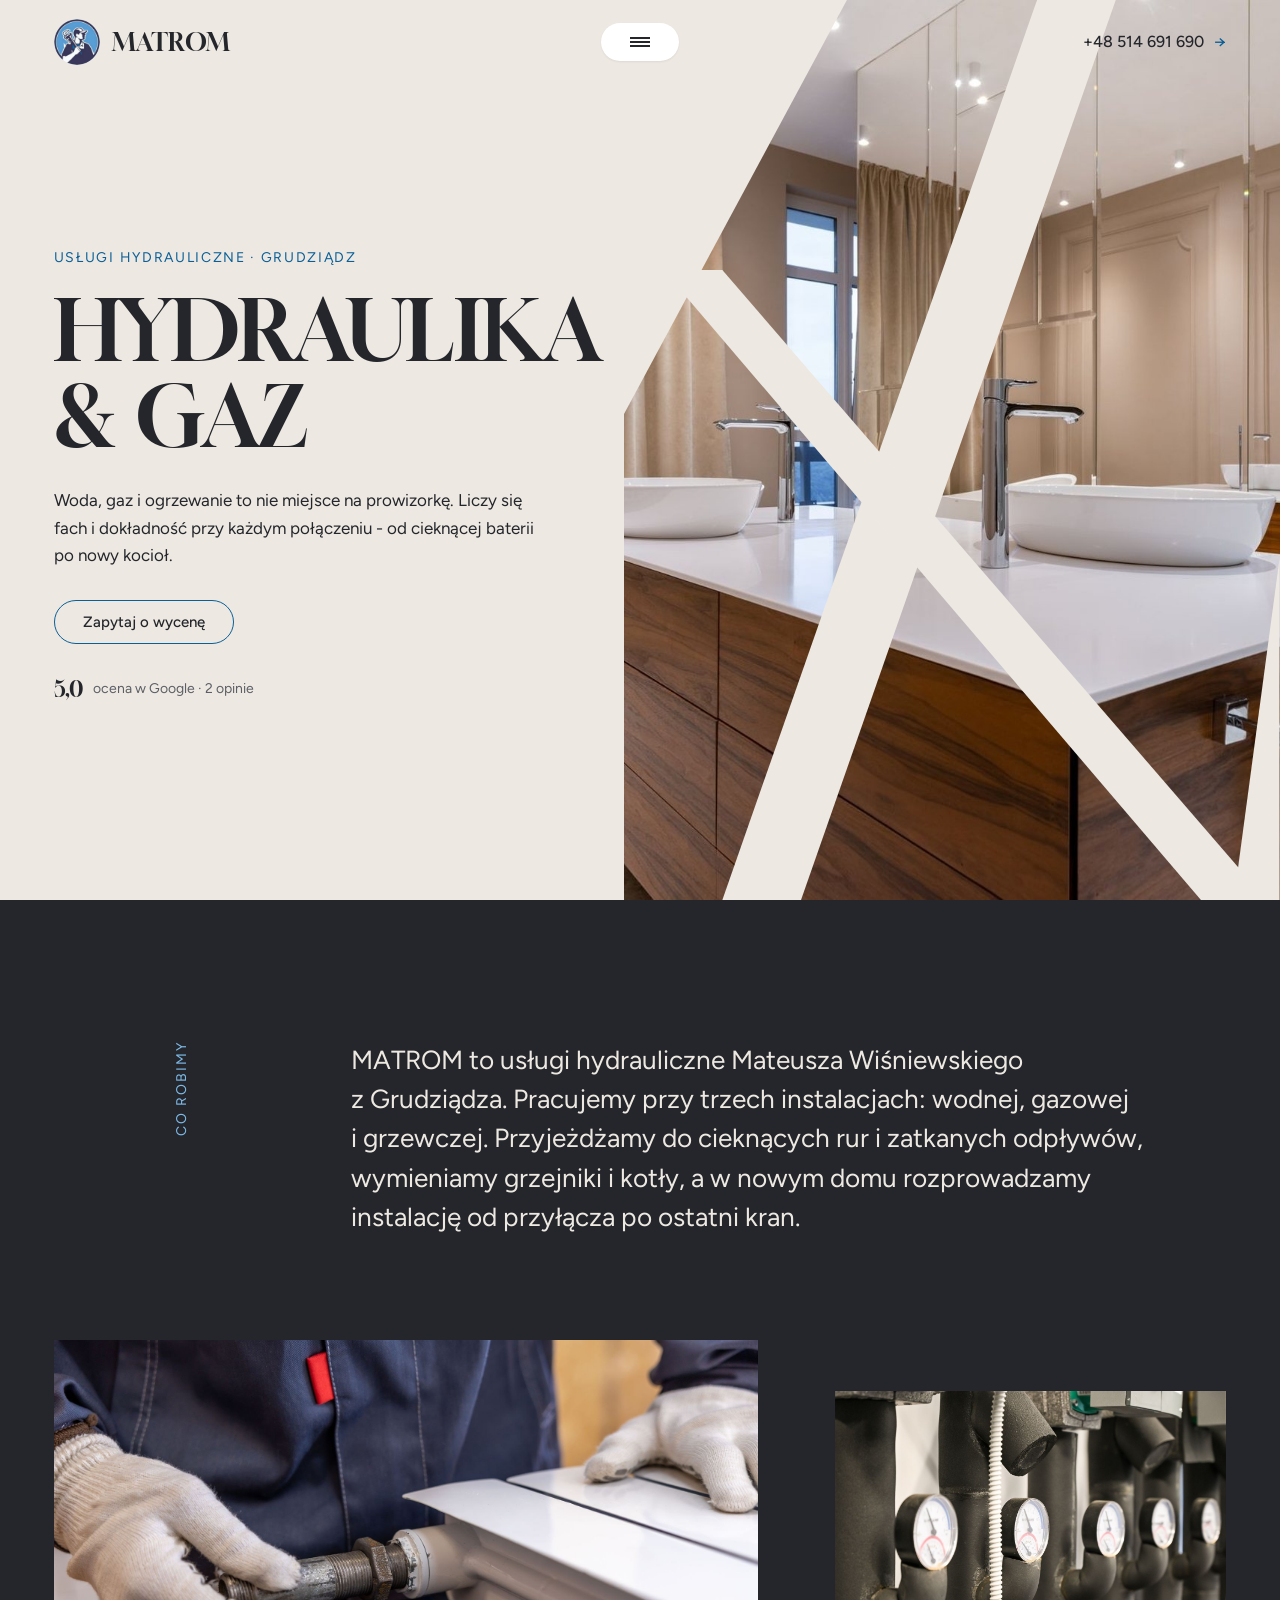
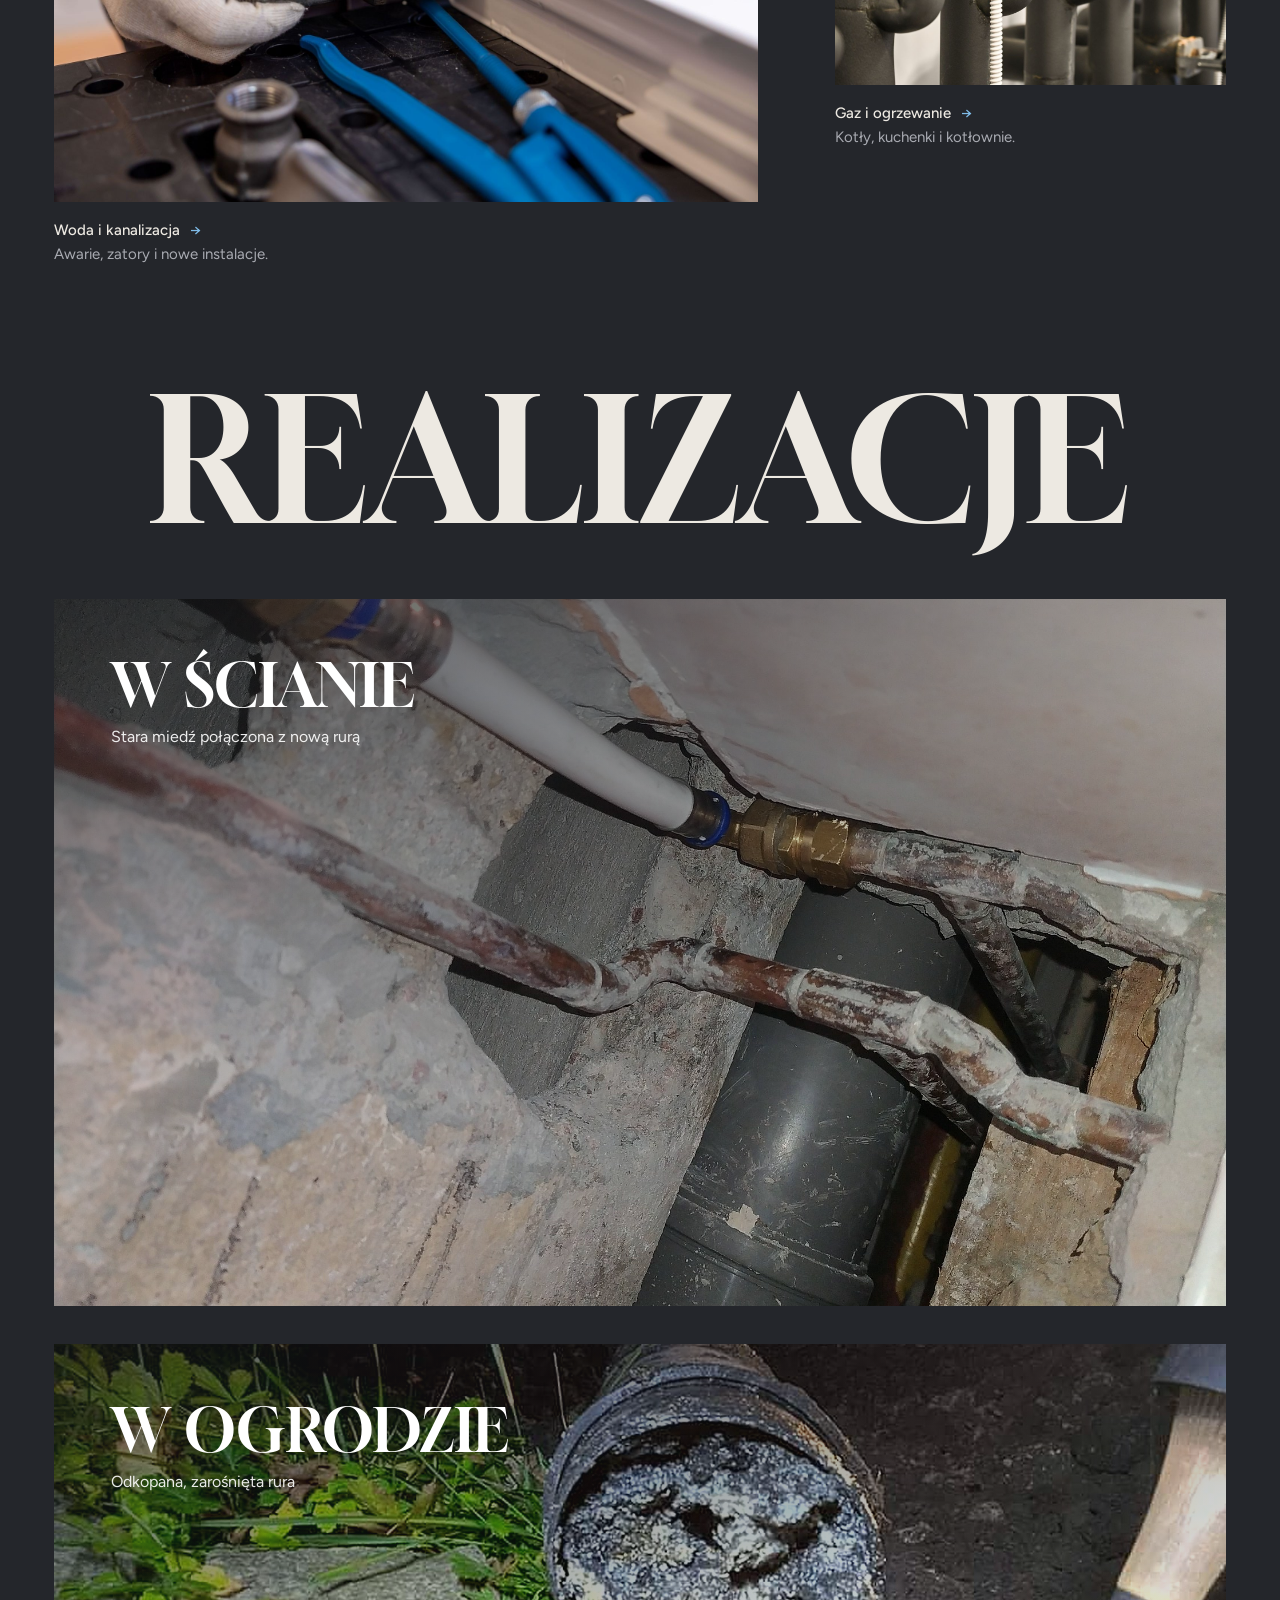
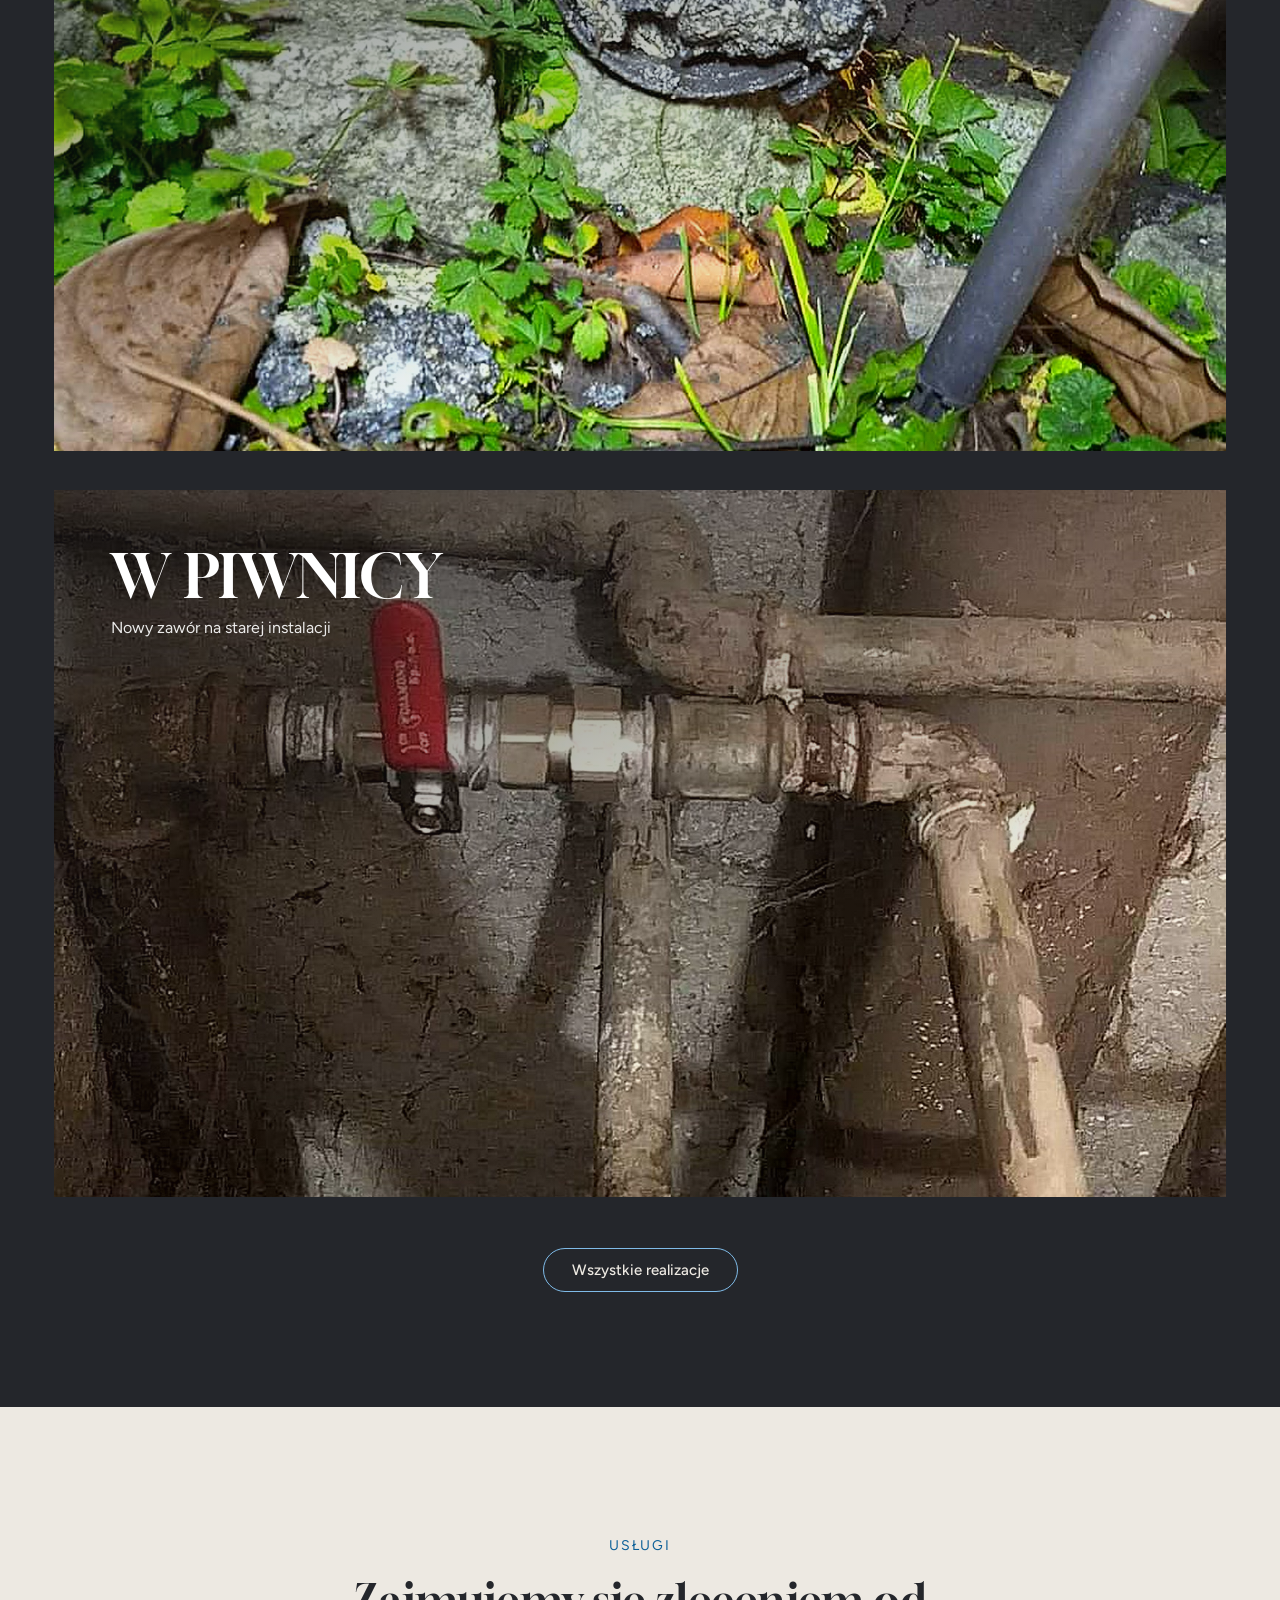
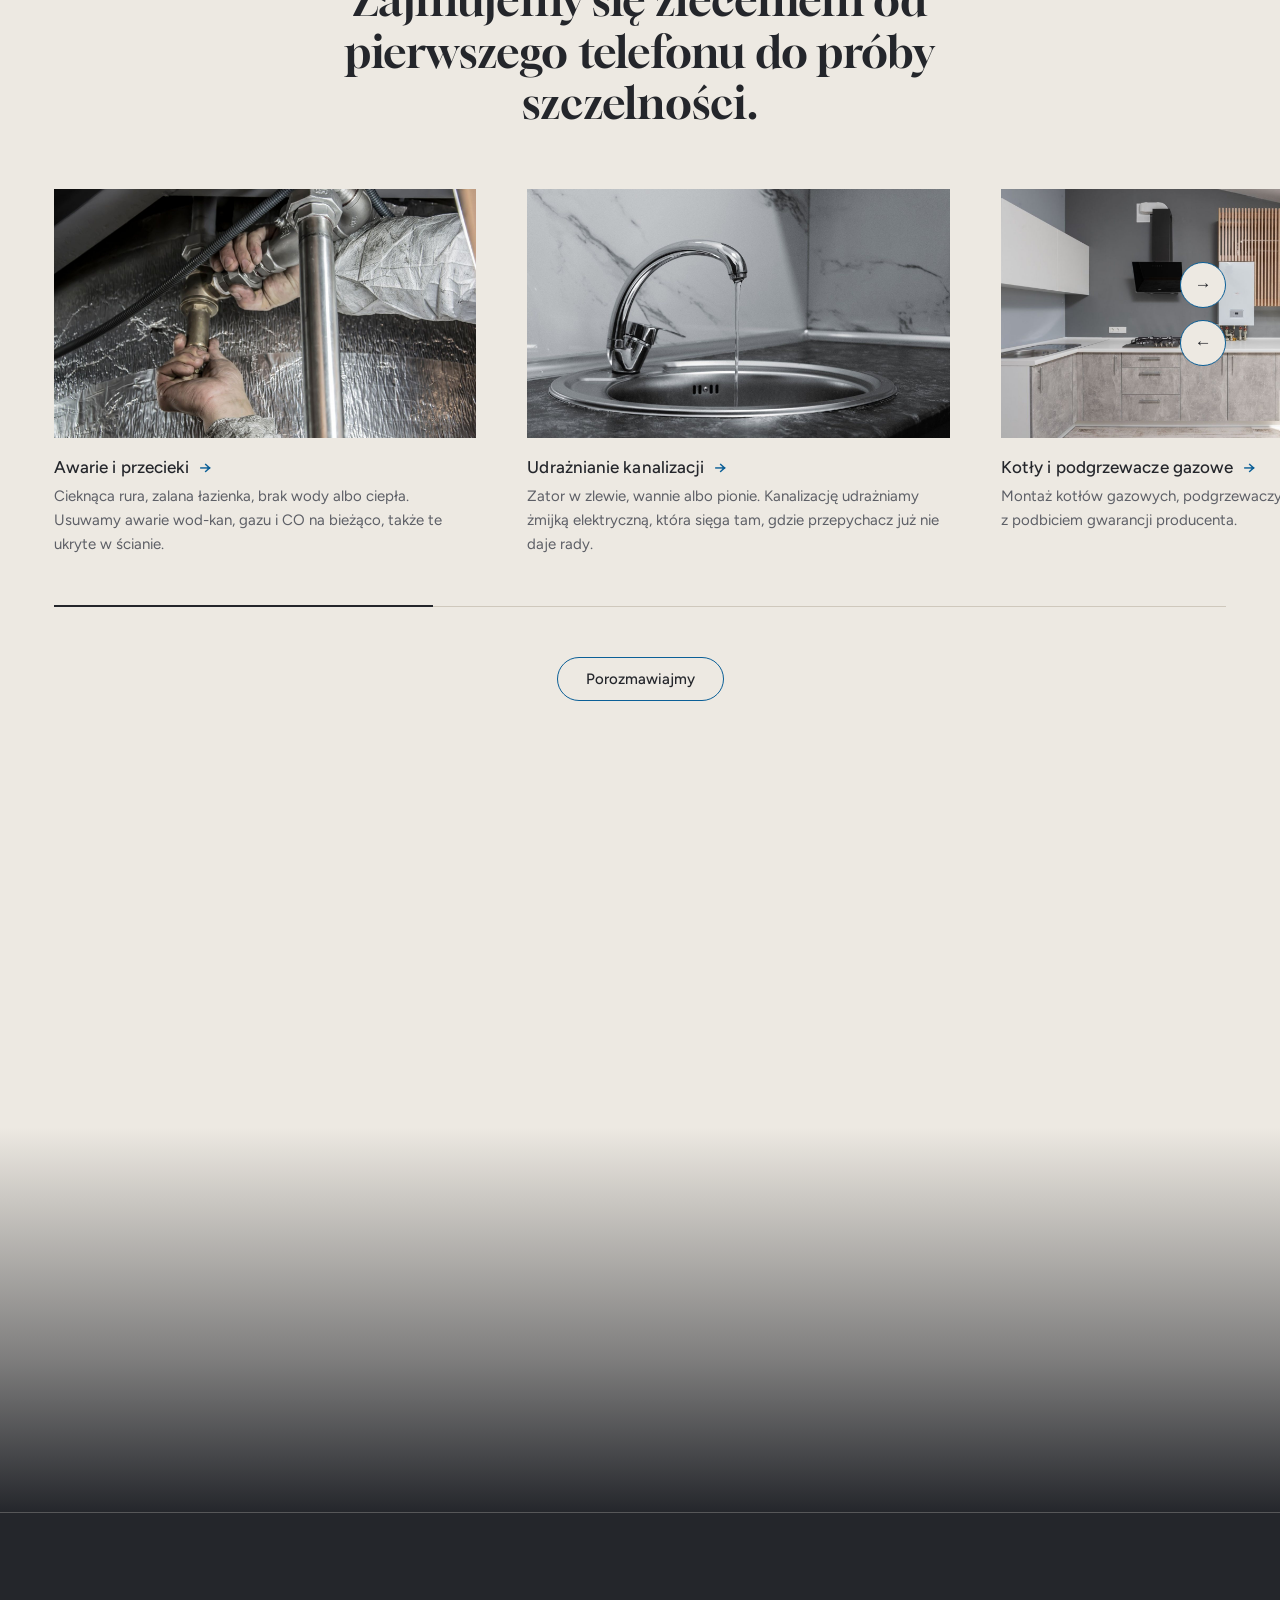
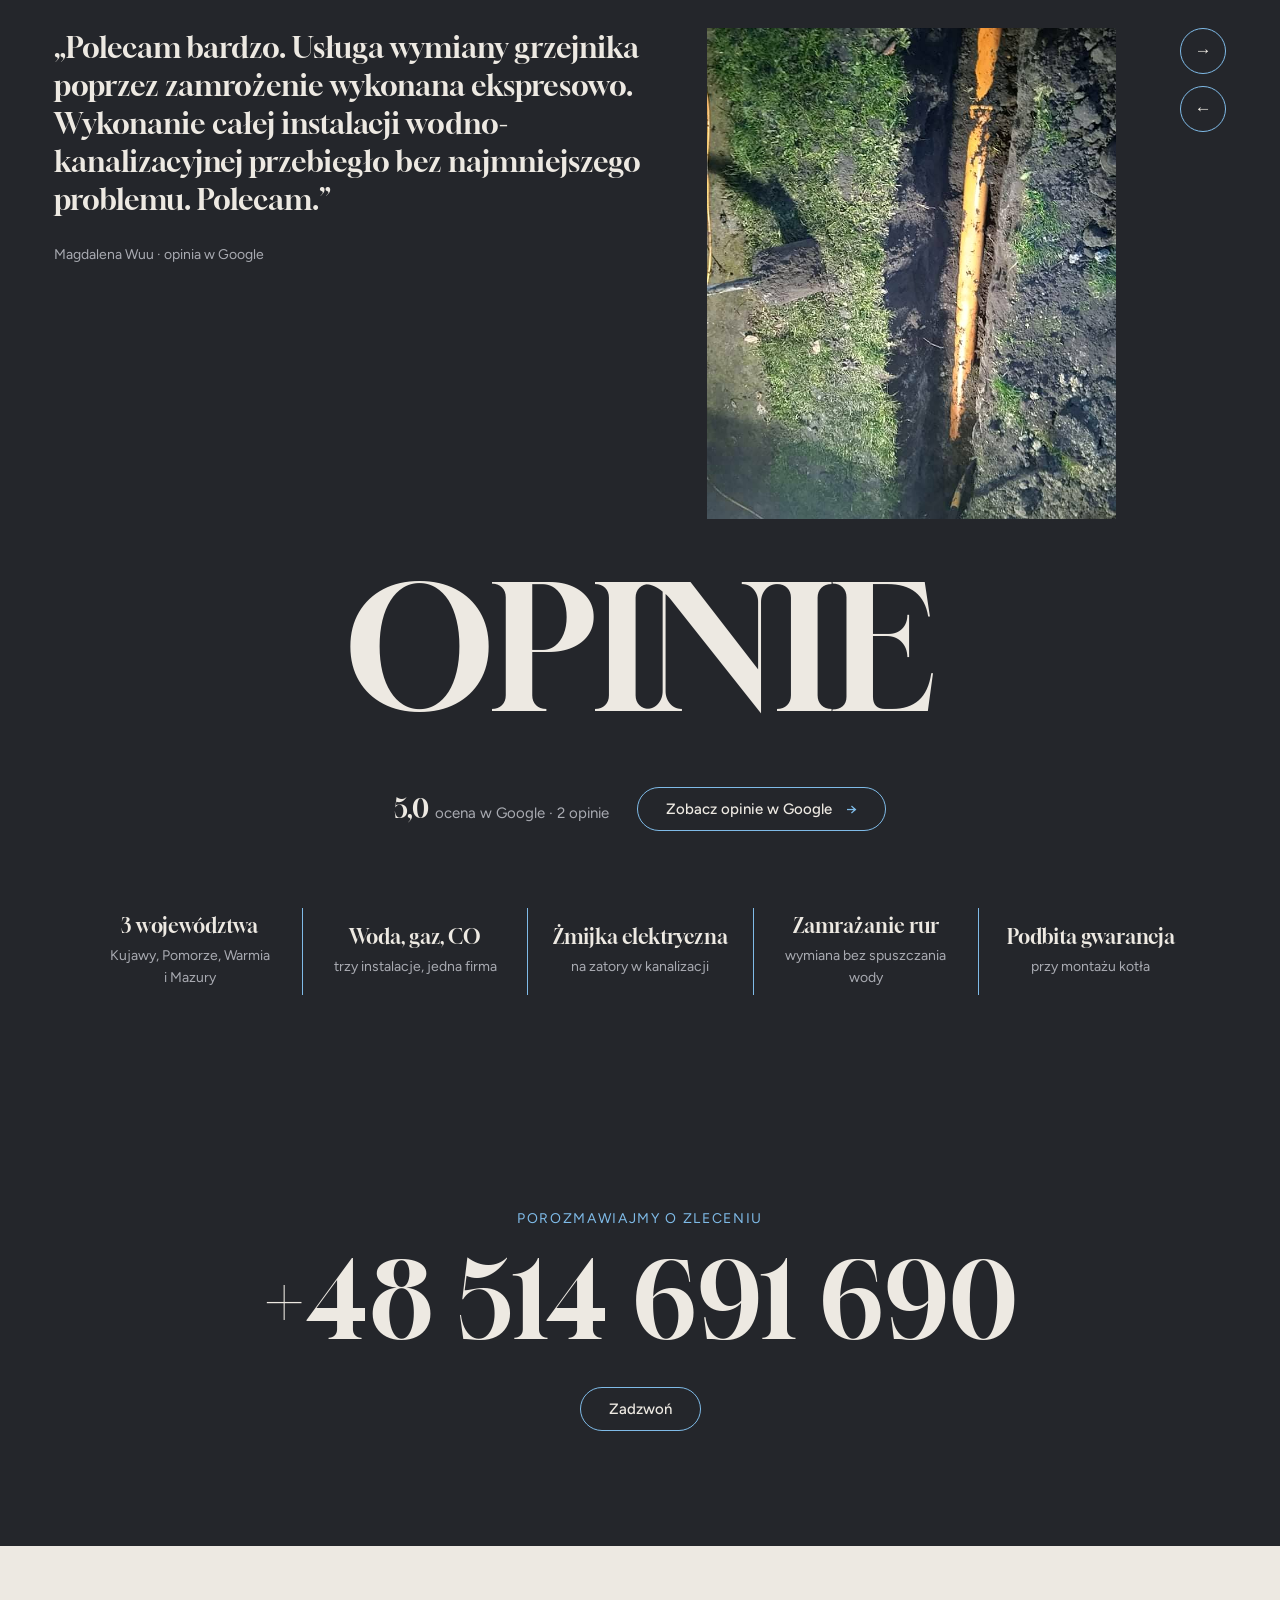
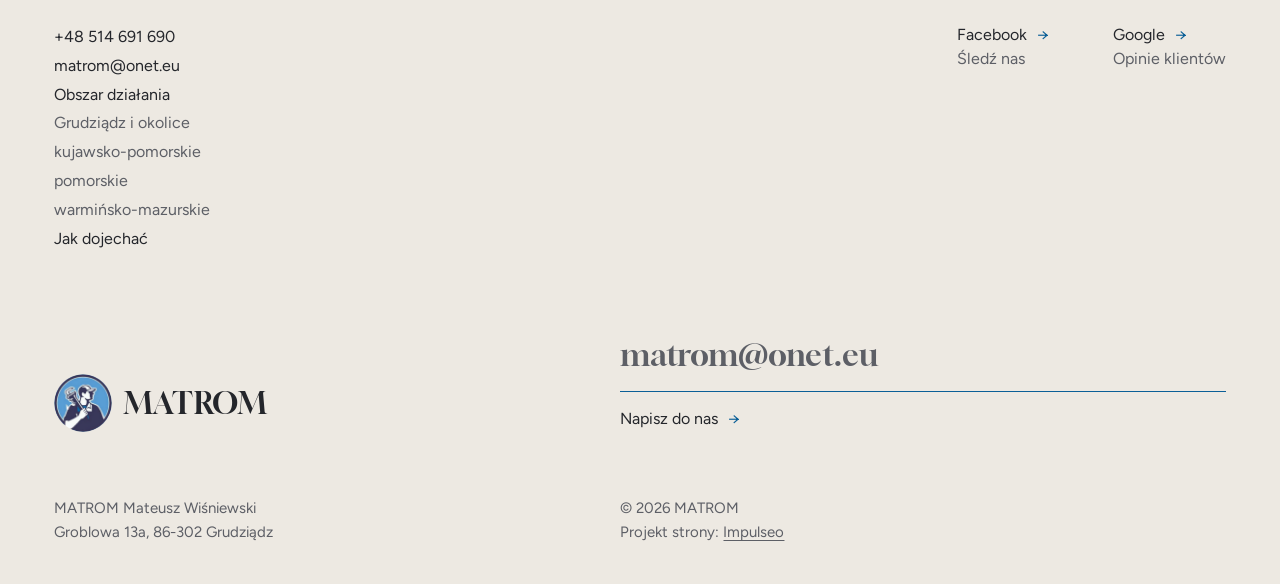
==== commit b993b865: "[claude-edit][cmt:15dce742-5a50-4cdc-8d14-4bf82ec4e0ed] przebudowa dema w ukladzie klindworthroofing" ====
--- a/index.html
+++ b/index.html
@@ -3,232 +3,207 @@
 <head>
 <meta charset="UTF-8">
 <meta name="viewport" content="width=device-width, initial-scale=1.0">
-<title>MATROM - hydraulik z dojazdem</title>
-<meta name="description" content="Hydraulik w Grudziądzu z dojazdem. Awarie, udrażnianie, instalacje wod-kan, wymiana kotłów. Cenę znasz przed robotą. Zadzwoń: +48 514 691 690.">
-<link rel="canonical" href="https://kris20032.github.io/matrom/">
+<title>MATROM - hydraulik i gazownik w Grudziądzu</title>
+<meta name="description" content="Usługi hydrauliczne MATROM Mateusza Wiśniewskiego z Grudziądza: awarie wod-kan, gazu i CO, udrażnianie żmijką elektryczną, kotły gazowe z podbiciem gwarancji. Tel. +48 514 691 690.">
+<link rel="canonical" href="https://impulseo-pl.github.io/matrom/">
 <meta name="robots" content="noindex, nofollow">
+<meta name="theme-color" content="#ede9e2">
 <meta property="og:type" content="website">
 <meta property="og:locale" content="pl_PL">
 <meta property="og:site_name" content="MATROM">
-<meta property="og:title" content="MATROM - hydraulik z dojazdem">
-<meta property="og:description" content="Hydraulik w Grudziądzu z dojazdem. Awarie, udrażnianie, instalacje wod-kan, wymiana kotłów. Cenę znasz przed robotą. Zadzwoń: +48 514 691 690.">
-<meta property="og:url" content="https://kris20032.github.io/matrom/">
-<meta property="og:image" content="https://kris20032.github.io/matrom/img/og.jpg">
+<meta property="og:title" content="MATROM - hydraulik i gazownik w Grudziądzu">
+<meta property="og:description" content="Usługi hydrauliczne MATROM Mateusza Wiśniewskiego z Grudziądza: awarie wod-kan, gazu i CO, udrażnianie żmijką elektryczną, kotły gazowe z podbiciem gwarancji. Tel. +48 514 691 690.">
+<meta property="og:url" content="https://impulseo-pl.github.io/matrom/">
+<meta property="og:image" content="https://impulseo-pl.github.io/matrom/img/og.jpg">
 <meta property="og:image:width" content="1200">
 <meta property="og:image:height" content="630">
 <meta name="twitter:card" content="summary_large_image">
-<script type="application/ld+json">{"@context": "https://schema.org", "@type": "Plumber", "name": "MATROM", "url": "https://kris20032.github.io/matrom/", "telephone": "+48514691690", "image": "https://kris20032.github.io/matrom/img/og.jpg", "areaServed": "Grudziądz", "sameAs": ["https://maps.google.com/?cid=7951324744864087334&g_mp=Cidnb29nbGUubWFwcy5wbGFjZXMudjEuUGxhY2VzLlNlYXJjaFRleHQQAhgEIAA", "https://www.facebook.com/MatromMateuszWisniewski/?locale=pl_PL"]}</script>
+<link rel="icon" href="img/logo-znak.png" type="image/png">
+<script type="application/ld+json">{"@context": "https://schema.org", "@type": "Plumber", "name": "MATROM Mateusz Wiśniewski", "url": "https://impulseo-pl.github.io/matrom/", "telephone": "+48514691690", "email": "matrom@onet.eu", "image": "https://impulseo-pl.github.io/matrom/img/og.jpg", "logo": "https://impulseo-pl.github.io/matrom/img/logo.jpg", "address": {"@type": "PostalAddress", "streetAddress": "Groblowa 13a", "postalCode": "86-302", "addressLocality": "Grudziądz", "addressCountry": "PL"}, "areaServed": ["Grudziądz", "województwo kujawsko-pomorskie", "województwo pomorskie", "województwo warmińsko-mazurskie"], "sameAs": ["https://www.facebook.com/MatromMateuszWisniewski/", "https://maps.google.com/?cid=7951324744864087334"]}</script>
 <link rel="preconnect" href="https://fonts.googleapis.com">
 <link rel="preconnect" href="https://fonts.gstatic.com" crossorigin>
-<link href="https://fonts.googleapis.com/css2?family=Space+Grotesk:wght@500;600;700&family=DM+Sans:opsz,wght@9..40,400;9..40,500;9..40,600&display=swap" rel="stylesheet">
-<link rel="stylesheet" href="assets/styles.css?v=ff5a35a8">
+<link href="https://fonts.googleapis.com/css2?family=Gloock&family=Figtree:wght@400;500;600&display=swap" rel="stylesheet">
+<link rel="stylesheet" href="assets/styles.css?v=20261007">
 </head>
 <body>
-
-<header class="nav">
-  <div class="wrap nav-inner">
-    <a class="brand brand-has-logo" href="index.html"><img class="brand-logo" src="img/logo.jpg" alt="MATROM" width="720" height="720" decoding="async"></a>
-    <nav class="nav-links">
-      <a href="oferta.html">Oferta</a>
+<header class="hdr">
+  <div class="hdr-in">
+    <a class="brand" href="index.html" aria-label="MATROM - strona główna"><img class="brand-logo" src="img/logo-znak.png" alt="MATROM usługi hydrauliczne - logo" width="240" height="240"><span class="brand-name">MATROM</span></a>
+    <button class="menu-pill" type="button" aria-controls="menu" aria-expanded="false" aria-label="Otwórz menu"><i></i></button>
+    <a class="hdr-tel" href="tel:+48514691690">+48 514 691 690 <span class="arr">→</span></a>
+  </div>
+</header>
+<div class="menu" id="menu" aria-hidden="true">
+  <div class="wrap menu-grid">
+    <nav class="menu-main" aria-label="Menu główne">
+      <a href="index.html">Start</a>
+      <a href="oferta.html">Usługi</a>
       <a href="realizacje.html">Realizacje</a>
-      <a href="o-nas.html">O nas</a>
+      <a href="o-nas.html">O&nbsp;nas</a>
       <a href="kontakt.html">Kontakt</a>
-      <a href="tel:+48514691690" class="btn btn-accent">Zadzwoń +48 514 691 690</a>
     </nav>
-    <button class="nav-toggle" aria-label="Menu"><span></span><span></span><span></span></button>
-  </div>
-</header>
+    <div class="menu-col">
+      <h3>Usługi</h3>
+      <a href="oferta.html#awarie">Awarie i&nbsp;udrażnianie</a>
+      <a href="oferta.html#gaz">Gaz, kotły i&nbsp;kuchenki</a>
+      <a href="oferta.html#ogrzewanie">Grzejniki i&nbsp;ogrzewanie</a>
+      <a href="oferta.html#lazienka">Łazienka, woda i&nbsp;ścieki</a>
+    </div>
+    <div class="menu-col">
+      <h3>Kontakt</h3>
+      <a href="tel:+48514691690">+48 514 691 690</a>
+      <a href="mailto:matrom@onet.eu">matrom@onet.eu</a>
+      <a href="https://www.facebook.com/MatromMateuszWisniewski/" target="_blank" rel="noopener">Facebook</a>
+      <span class="soft">Grudziądz i&nbsp;okolice</span>
+      <span class="soft">kujawsko-pomorskie, pomorskie, warmińsko-mazurskie</span>
+    </div>
+  </div>
+</div>
 
 <main>
-<section class="hero-fach">
-  <img class="hf-photo" src="img/hero.jpg" fetchpriority="high" data-rotate="img/g1.jpg|img/g4.jpg" alt="MATROM" width="1800" height="1202">
-  <div class="hf-panel">
-    <div class="hf-inner">
-      <span class="hf-kicker">Usługi hydrauliczne</span>
-      <h1 class="hf-title">Hydraulik, który mówi cenę przed robotą. <em></em></h1>
-      <p class="hf-lead">Od zatkanego odpływu po całą kotłownię. Ty mówisz, co się dzieje - my mówimy, ile i kiedy.</p>
-      <a class="hf-phone" href="tel:+48514691690"><span class="hf-phone-lab">Zadzwoń teraz</span><span class="hf-phone-num"><svg class="ico-tel" width="16" height="16" viewBox="0 0 24 24" fill="none" aria-hidden="true"><path d="M6.6 10.8a15.5 15.5 0 0 0 6.6 6.6l2.2-2.2a1 1 0 0 1 1-.24 11.4 11.4 0 0 0 3.6.58 1 1 0 0 1 1 1V20a1 1 0 0 1-1 1A17 17 0 0 1 3 4a1 1 0 0 1 1-1h3.5a1 1 0 0 1 1 1c0 1.25.2 2.46.58 3.6a1 1 0 0 1-.25 1l-2.23 2.2Z" fill="currentColor"/></svg> +48 514 691 690</span></a>
-      <div class="hf-actions">
-        <a href="kontakt.html" class="btn btn-accent">Umów termin <span class="arr">→</span></a>
-        <a href="tel:+48514691690" class="btn btn-ghost hf-ghost">Zadzwoń +48 514 691 690</a>
-      </div>
-      <div class="hf-trust"><svg class="ico-star" width="14" height="14" viewBox="0 0 24 24" style="vertical-align:-2px" aria-hidden="true"><path d="M12 2.8l2.85 5.8 6.4.93-4.63 4.5 1.1 6.37L12 17.4l-5.72 3 1.1-6.37-4.63-4.5 6.4-.93L12 2.8Z" fill="currentColor"/></svg> Ocena 5 w Google</div>
-    </div>
-  </div>
-</section>
-<section class="fach-promise">
-  <div class="wrap">
-    <ul class="fp-row reveal"><li>Bezpłatna wycena</li><li>Dojazd: Grudziądz i okolice</li><li>Gwarancja na robociznę</li></ul>
-  </div>
-</section>
-<section class="opinie-mini" aria-label="Opinie klientów">
-  <div class="wrap">
-    <div class="om-row">
-      <div class="om-item reveal"><blockquote>„Polecam bardzo.”</blockquote><span class="om-autor">Magdalena Wuu</span></div>
-      <div class="om-item reveal"><blockquote>„Polecam jest kozak w tym co robi robota na medal”</blockquote><span class="om-autor">Sebastian Kowalik</span></div>
-    </div>
-  </div>
-</section>
-<section class="gateways-band">
-  <div class="wrap">
-    <div class="gateways">
-      <a href="oferta.html" class="gateway reveal"><img src="img/g6.jpg" alt="Awarie i przecieki" loading="lazy" width="1623" height="1300" decoding="async"><span class="g-ttl">Awarie i przecieki</span></a>
-      <a href="oferta.html" class="gateway reveal"><img src="img/g7.jpg" alt="Udrażnianie rur i kanalizacji" loading="lazy" width="1880" height="1253" decoding="async"><span class="g-ttl">Udrażnianie rur i kanalizacji</span></a>
-      <a href="oferta.html" class="gateway reveal"><img src="img/g8.jpg" alt="Wymiana i montaż kotłów" loading="lazy" width="1600" height="1068" decoding="async"><span class="g-ttl">Wymiana i montaż kotłów</span></a>
-    </div>
-  </div>
-</section>
-<section class="proces proces-os fachowcy">
-  <div class="wrap proc-grid">
-    <div class="proc-side">
-      <div class="head reveal">
-        <span class="eyebrow">Jak pracujemy</span>
-        <h2>Wiesz, na czym stoisz - na każdym etapie</h2>
-        <p>Od pierwszego telefonu do odbioru roboty - krok po kroku.</p>
-      </div>
-      <div class="proc-count" aria-hidden="true"><span class="pc-cur">01</span><span class="pc-all">/ 04</span></div>
-      <div class="proc-bar" aria-hidden="true"><i></i></div>
-      <p class="proc-now" aria-hidden="true">Dzwonisz</p>
-    </div>
-    <ol class="proces-line">
-      <li class="reveal"><span class="pno">01</span><h3>Dzwonisz</h3><p>Telefon albo zdjęcie awarii. Po minucie rozmowy wiesz, czy przyjedziemy i kiedy.</p></li>
-      <li class="reveal"><span class="pno">02</span><h3>Znasz cenę</h3><p>Zanim wyjmiemy narzędzia, wiesz, ile zapłacisz. Jak w trakcie wyjdzie coś nowego, najpierw rozmawiamy - potem robimy.</p></li>
-      <li class="reveal"><span class="pno">03</span><h3>Robota</h3><p>Stare części pokazujemy, nie wyrzucamy po cichu - widzisz, co było zużyte i co wymieniliśmy.</p></li>
-      <li class="reveal"><span class="pno">04</span><h3>Odbiór i gwarancja</h3><p>Na wykonaną robotę dostajesz gwarancję i jasny rachunek - jak coś nie gra, wracamy i poprawiamy.</p></li>
-    </ol>
-  </div>
-</section>
-<section>
-  <div class="wrap">
-    <div class="head reveal">
-      <span class="eyebrow">Realizacje</span>
-      <h2>Zdjęcia z montaży</h2>
-      <p>Kilka zdjęć z naszych zleceń i przykłady prac, które wykonujemy.</p>
-    </div>
-    <div class="gallery">
-      <div class="tile t-two3 reveal"><img src="img/g2.jpg" alt="MATROM" loading="lazy" width="720" height="960" decoding="async"></div>
-      <div class="tile t-third reveal"><img src="img/g3.jpg" alt="MATROM" loading="lazy" width="973" height="1920" decoding="async"></div>
-      <div class="tile t-third reveal"><img src="img/g5.jpg" alt="MATROM" loading="lazy" width="958" height="718" decoding="async"></div>
-      <div class="tile t-third reveal"><img src="img/g9.jpg" alt="MATROM" loading="lazy" width="1600" height="1068" decoding="async"></div>
-      <div class="tile t-third reveal"><img src="img/g10.jpg" alt="MATROM" loading="lazy" width="1507" height="1300" decoding="async"></div>
-    </div>
-    <div style="margin-top:var(--space-7)" class="reveal"><a href="realizacje.html" class="btn btn-accent">Pełna galeria <span class="arr">→</span></a></div>
-  </div>
-</section>
-<section class="fach-uslugi">
-  <div class="wrap">
-    <div class="head reveal">
-      <span class="eyebrow">Oferta</span>
-      <h2>Zakres robót</h2>
-      <p>Czym zajmujemy się na co dzień: awarie, instalacje wod-kan, gaz i ogrzewanie.</p>
-    </div>
-    <ul class="fu-list">
-      <li class="fu-row reveal"><div class="fu-name">Awarie i przecieki</div><div class="fu-desc">Woda leje się tam, gdzie nie powinna? Zakręć główny zawór i dzwoń.</div><a class="fu-cta" href="kontakt.html">Wycena <span class="arr">→</span></a></li>
-      <li class="fu-row reveal"><div class="fu-name">Udrażnianie rur i kanalizacji</div><div class="fu-desc">Zatkany zlew, brodzik albo WC to zwykle robota na jedną wizytę. Sprawdzamy, gdzie siedzi zator, i dobieramy narzędzie do rury, a nie odwrotnie - czasem wystarczy rozebrać i wyczyścić syfon.</div><a class="fu-cta" href="kontakt.html">Wycena <span class="arr">→</span></a></li>
-      <li class="fu-row reveal"><div class="fu-name">Wymiana i montaż kotłów</div><div class="fu-desc">Stary kocioł bierze coraz więcej gazu albo wysiada w największy mróz? Wymieniamy kotły na kondensacyjne i podłączamy je tak, żeby odbiór przeszedł bez poprawek.</div><a class="fu-cta" href="kontakt.html">Wycena <span class="arr">→</span></a></li>
-      <li class="fu-row reveal"><div class="fu-name">Instalacje wod-kan</div><div class="fu-desc">Budujesz dom albo robisz generalny remont? Rozprowadzamy wodę i kanalizację od podstaw: podejścia, piony i próba szczelności pod ciśnieniem, zanim cokolwiek zniknie pod płytkami.</div><a class="fu-cta" href="kontakt.html">Wycena <span class="arr">→</span></a></li>
-      <li class="fu-row reveal"><div class="fu-name">Montaż łazienek</div><div class="fu-desc">Remont łazienki stanął na ostatniej prostej? Robimy biały montaż od baterii po pralkę i sprawdzamy każde połączenie, zanim zamkniemy za sobą drzwi.</div><a class="fu-cta" href="kontakt.html">Wycena <span class="arr">→</span></a></li>
-      <li class="fu-row reveal"><div class="fu-name">Centralne ogrzewanie i grzejniki</div><div class="fu-desc">Grzejniki grzeją nierówno, bulgoczą albo nie łapią temperatury? Płuczemy i odpowietrzamy instalacje, wymieniamy grzejniki i głowice, ustawiamy ogrzewanie tak, żeby grzało równo w całym domu, a nie głównie przy kotle.</div><a class="fu-cta" href="kontakt.html">Wycena <span class="arr">→</span></a></li>
+<section class="hero">
+  <div class="hero-txt">
+    <span class="kicker">Usługi hydrauliczne · Grudziądz</span>
+    <h1>Hydraulika<br>&amp; gaz</h1>
+    <p>Woda, gaz i&nbsp;ogrzewanie to nie miejsce na prowizorkę. Liczy się fach i&nbsp;dokładność przy każdym połączeniu - od cieknącej baterii po nowy kocioł.</p>
+    <a class="btn" href="kontakt.html">Zapytaj o&nbsp;wycenę</a>
+    <a class="hero-ocena" href="https://maps.google.com/?cid=7951324744864087334" target="_blank" rel="noopener"><b>5,0</b> ocena w&nbsp;Google · 2 opinie</a>
+  </div>
+  <figure class="hero-fig">
+    <img src="img/hero.jpg" alt="Jasna łazienka z&nbsp;dwiema umywalkami i&nbsp;wanną wolnostojącą" width="1800" height="1202" fetchpriority="high">
+    <svg class="pasy" viewBox="0 0 100 100" preserveAspectRatio="none" aria-hidden="true" focusable="false">
+      <polygon points="0,0 34,0 0,46"/>
+      <polygon points="63,0 75,0 27,100 15,100"/>
+      <polygon points="6,30 15,30 98,100 88,100"/>
+      <polygon points="100,62 100,100 93,100"/>
+    </svg>
+  </figure>
+</section>
+
+<section class="co dark">
+  <div class="wrap">
+    <div class="co-lead rv">
+      <span class="vlabel">Co robimy</span>
+      <p>MATROM to usługi hydrauliczne Mateusza Wiśniewskiego z&nbsp;Grudziądza. Pracujemy przy trzech instalacjach: wodnej, gazowej i&nbsp;grzewczej. Przyjeżdżamy do cieknących rur i&nbsp;zatkanych odpływów, wymieniamy grzejniki i&nbsp;kotły, a&nbsp;w&nbsp;nowym domu rozprowadzamy instalację od przyłącza po ostatni kran.</p>
+    </div>
+    <div class="co-imgs">
+      <a class="co-a rv" href="oferta.html#awarie"><span class="ramka"><img src="img/about.jpg" alt="Hydraulik w&nbsp;rękawicach dokręca złączkę rury" width="1880" height="1253"></span><span class="pod"><b>Woda i&nbsp;kanalizacja <span class="arr">→</span></b><span>Awarie, zatory i&nbsp;nowe instalacje.</span></span></a>
+      <a class="co-b rv" href="oferta.html#gaz"><span class="ramka"><img src="img/co-gaz.jpg" alt="Izolowane rury kotłowni z&nbsp;manometrami" width="1600" height="1065"></span><span class="pod"><b>Gaz i&nbsp;ogrzewanie <span class="arr">→</span></b><span>Kotły, kuchenki i&nbsp;kotłownie.</span></span></a>
+    </div>
+  </div>
+</section>
+
+<section class="proj-sec dark">
+  <div class="wrap">
+    <h2 class="giant rv">Realizacje</h2>
+    <div class="proj">
+      <a class="proj-item rv" href="realizacje.html"><img src="img/g4.jpg" alt="Nowa rura wpięta w&nbsp;starą miedzianą instalację w&nbsp;otwartej ścianie" width="2048" height="1536" loading="lazy" decoding="async"><div class="proj-txt"><h3>W&nbsp;ścianie</h3><span>Stara miedź połączona z&nbsp;nową rurą</span></div></a>
+      <a class="proj-item rv" href="realizacje.html"><img src="img/r-ogrod.jpg" alt="Odkopana rura zarośnięta osadem" width="1600" height="1199" loading="lazy" decoding="async"><div class="proj-txt"><h3>W&nbsp;ogrodzie</h3><span>Odkopana, zarośnięta rura</span></div></a>
+      <a class="proj-item rv" href="realizacje.html"><img src="img/r-piwnica.jpg" alt="Nowy zawór kulowy na starej instalacji w&nbsp;piwnicy" width="1600" height="1000" loading="lazy" decoding="async"><div class="proj-txt"><h3>W&nbsp;piwnicy</h3><span>Nowy zawór na starej instalacji</span></div></a>
+    </div>
+    <div class="proj-more"><a class="btn" href="realizacje.html">Wszystkie realizacje</a></div>
+  </div>
+</section>
+
+<section class="usl" id="uslugi">
+  <div class="wrap">
+    <div class="usl-head rv">
+      <span class="kicker">Usługi</span>
+      <h2>Zajmujemy się zleceniem od pierwszego telefonu do próby szczelności.</h2>
+    </div>
+    <div class="usl-box" data-karuzela>
+      <div class="usl-nav">
+        <button class="okr" type="button" data-kier="1" aria-label="Następna usługa">→</button>
+        <button class="okr" type="button" data-kier="-1" aria-label="Poprzednia usługa">←</button>
+      </div>
+      <div class="usl-track">
+        <a class="usl-item" href="oferta.html#awarie"><span class="ramka"><img src="img/s-awarie.jpg" alt="Dłonie hydraulika przy złączce rury" width="1600" height="1066" loading="lazy" decoding="async"></span><h3>Awarie i&nbsp;przecieki <span class="arr">→</span></h3><p>Cieknąca rura, zalana łazienka, brak wody albo ciepła. Usuwamy awarie wod-kan, gazu i&nbsp;CO na bieżąco, także te ukryte w&nbsp;ścianie.</p></a>
+        <a class="usl-item" href="oferta.html#awarie"><span class="ramka"><img src="img/s-udraznianie.jpg" alt="Woda spływająca do odpływu stalowego zlewu" width="1600" height="1066" loading="lazy" decoding="async"></span><h3>Udrażnianie kanalizacji <span class="arr">→</span></h3><p>Zator w&nbsp;zlewie, wannie albo pionie. Kanalizację udrażniamy żmijką elektryczną, która sięga tam, gdzie przepychacz już nie daje rady.</p></a>
+        <a class="usl-item" href="oferta.html#gaz"><span class="ramka"><img src="img/s-kotly.jpg" alt="Kocioł gazowy zawieszony w&nbsp;kuchni" width="1600" height="1068" loading="lazy" decoding="async"></span><h3>Kotły i&nbsp;podgrzewacze gazowe <span class="arr">→</span></h3><p>Montaż kotłów gazowych, podgrzewaczy i&nbsp;kuchenek razem z&nbsp;podbiciem gwarancji producenta.</p></a>
+        <a class="usl-item" href="oferta.html#gaz"><span class="ramka"><img src="img/s-gaz.jpg" alt="Niebieskie płomienie palników kuchenki gazowej" width="1600" height="1066" loading="lazy" decoding="async"></span><h3>Instalacje i&nbsp;przyłącza gazowe <span class="arr">→</span></h3><p>Przyłącze gazu do budynku, instalacja gazowa w&nbsp;środku i&nbsp;próba szczelności na koniec.</p></a>
+        <a class="usl-item" href="oferta.html#ogrzewanie"><span class="ramka"><img src="img/s-grzejniki.jpg" alt="Żeliwny grzejnik na czerwonej ścianie" width="1600" height="1066" loading="lazy" decoding="async"></span><h3>Grzejniki i&nbsp;zamrażanie rur <span class="arr">→</span></h3><p>Wymiana grzejnika albo zaworu bez spuszczania wody z&nbsp;całego domu. Zamrażamy odcinek rury i&nbsp;pracujemy na czynnej instalacji.</p></a>
+        <a class="usl-item" href="oferta.html#lazienka"><span class="ramka"><img src="img/g6.jpg" alt="Łazienka z&nbsp;kabiną prysznicową i&nbsp;umywalką nablatową" width="1623" height="1300" loading="lazy" decoding="async"></span><h3>Biały montaż <span class="arr">→</span></h3><p>Kabiny, zlewy, umywalki, stelaże podtynkowe, baterie i&nbsp;krany. Podłączamy wszystko, co ma dopływ albo odpływ wody.</p></a>
+        <a class="usl-item" href="oferta.html#ogrzewanie"><span class="ramka"><img src="img/s-podlogowe.jpg" alt="Rozdzielacz ogrzewania z&nbsp;pompą i&nbsp;termometrem" width="1600" height="1068" loading="lazy" decoding="async"></span><h3>Ogrzewanie podłogowe i&nbsp;kotłownie <span class="arr">→</span></h3><p>Wodne ogrzewanie podłogowe, modernizacja kotłowni i&nbsp;montaż kominków.</p></a>
+        <a class="usl-item" href="oferta.html#lazienka"><span class="ramka"><img src="img/s-woda.jpg" alt="Filtr wody zamontowany przy instalacji" width="1600" height="1066" loading="lazy" decoding="async"></span><h3>Uzdatnianie wody i&nbsp;ścieki <span class="arr">→</span></h3><p>Montaż, serwis i&nbsp;naprawa stacji uzdatniania wody. Do tego przydomowe oczyszczalnie i&nbsp;instalacje zewnętrzne.</p></a>
+      </div>
+    </div>
+    <div class="usl-bar"><i></i></div>
+    <div class="usl-cta"><a class="btn" href="kontakt.html">Porozmawiajmy</a></div>
+  </div>
+</section>
+
+<section class="stopklatka" aria-hidden="true"><div class="stk-bg" style="background-image:url(img/g8.jpg)"></div></section>
+
+<section class="opinie dark" data-opinie>
+  <div class="wrap">
+    <div class="op-grid">
+      <div class="op-quotes rv">
+        <blockquote class="op-q on"><p>„Polecam bardzo. Usługa wymiany grzejnika poprzez zamrożenie wykonana ekspresowo. Wykonanie całej instalacji wodno-kanalizacyjnej przebiegło bez najmniejszego problemu. Polecam.”</p><cite>Magdalena Wuu · opinia w&nbsp;Google</cite></blockquote>
+        <blockquote class="op-q"><p>„Jesteśmy razem z&nbsp;mężem pod wielkim wrażeniem, z&nbsp;jakim Pan Mateusz podszedł do sprawy wymiany grzejników. Polecamy firmę MATROM z&nbsp;całego serca.”</p><cite>A. M. · opinia w&nbsp;Oferteo</cite></blockquote>
+        <blockquote class="op-q"><p>„Awaria usunięta w&nbsp;dniu zgłoszenia. Szybko, terminowo i&nbsp;przede wszystkim dokładnie. Polecam z&nbsp;całego serca.”</p><cite>M. J. · opinia w&nbsp;Oferteo</cite></blockquote>
+        <blockquote class="op-q"><p>„Bardzo dobry hydraulik. Awaria usunięta jeszcze tego samego dnia. Polecam.”</p><cite>N. L. · opinia w&nbsp;Oferteo</cite></blockquote>
+      </div>
+      <figure class="op-fig rv"><span class="ramka"><img src="img/g2.jpg" alt="Przyłącze ułożone w&nbsp;wykopie" width="720" height="960" loading="lazy" decoding="async"></span></figure>
+      <div class="op-nav">
+        <button class="okr" type="button" data-op="1" aria-label="Następna opinia">→</button>
+        <button class="okr" type="button" data-op="-1" aria-label="Poprzednia opinia">←</button>
+      </div>
+    </div>
+    <h2 class="giant rv">Opinie</h2>
+    <div class="op-meta">
+      <span class="ocena"><b>5,0</b>ocena w&nbsp;Google · 2 opinie</span>
+      <a class="btn op-google" href="https://maps.google.com/?cid=7951324744864087334" target="_blank" rel="noopener">Zobacz opinie w&nbsp;Google <span class="arr">→</span></a>
+    </div>
+    <ul class="hasla rv">
+      <li><span class="k">3 województwa</span><span class="v">Kujawy, Pomorze, Warmia i&nbsp;Mazury</span></li>
+      <li><span class="k">Woda, gaz, CO</span><span class="v">trzy instalacje, jedna firma</span></li>
+      <li><span class="k">Żmijka elektryczna</span><span class="v">na zatory w&nbsp;kanalizacji</span></li>
+      <li><span class="k">Zamrażanie rur</span><span class="v">wymiana bez spuszczania wody</span></li>
+      <li><span class="k">Podbita gwarancja</span><span class="v">przy montażu kotła</span></li>
     </ul>
-    <div style="margin-top:var(--space-7)" class="reveal"><a href="oferta.html" class="btn btn-ghost">Pełna oferta <span class="arr">→</span></a></div>
-  </div>
-</section>
-<section class="stopklatka" aria-hidden="true">
-  <div class="stk-bg" style="background-image:url(img/about.jpg)"></div>
-</section>
-<section class="opinie">
-  <div class="wrap">
-    <div class="head center reveal">
-      <span class="eyebrow">Opinie</span>
-      <h2>Co mówią klienci</h2>
-    </div>
-    <p class="op-meta reveal"><span class="g-badge"><svg class="gb-ico" viewBox="0 0 24 24" width="18" height="18" aria-hidden="true"><path fill="#4285F4" d="M22.56 12.25c0-.78-.07-1.53-.2-2.25H12v4.26h5.92c-.26 1.37-1.04 2.53-2.21 3.31v2.77h3.57c2.08-1.92 3.28-4.74 3.28-8.09z"/><path fill="#34A853" d="M12 23c2.97 0 5.46-.98 7.28-2.66l-3.57-2.77c-.98.66-2.23 1.06-3.71 1.06-2.86 0-5.29-1.93-6.16-4.53H2.18v2.84C3.99 20.53 7.7 23 12 23z"/><path fill="#FBBC05" d="M5.84 14.09c-.22-.66-.35-1.36-.35-2.09s.13-1.43.35-2.09V7.07H2.18C1.43 8.55 1 10.22 1 12s.43 3.45 1.18 4.93l2.85-2.22.81-.62z"/><path fill="#EA4335" d="M12 5.38c1.62 0 3.06.56 4.21 1.64l3.15-3.15C17.45 2.09 14.97 1 12 1 7.7 1 3.99 3.47 2.18 7.07l3.66 2.84c.87-2.6 3.3-4.53 6.16-4.53z"/></svg><b class="gb-ocena">5</b><svg class="gb-stars" viewBox="0 0 90 18" width="74" height="14.8" aria-hidden="true"><g fill="currentColor" opacity=".26"><path transform="translate(0,0)" d="M9 1.6l2.2 4.46 4.92.72-3.56 3.47.84 4.9L9 12.74l-4.4 2.31.84-4.9L1.88 6.68l4.92-.72L9 1.6Z"/><path transform="translate(18,0)" d="M9 1.6l2.2 4.46 4.92.72-3.56 3.47.84 4.9L9 12.74l-4.4 2.31.84-4.9L1.88 6.68l4.92-.72L9 1.6Z"/><path transform="translate(36,0)" d="M9 1.6l2.2 4.46 4.92.72-3.56 3.47.84 4.9L9 12.74l-4.4 2.31.84-4.9L1.88 6.68l4.92-.72L9 1.6Z"/><path transform="translate(54,0)" d="M9 1.6l2.2 4.46 4.92.72-3.56 3.47.84 4.9L9 12.74l-4.4 2.31.84-4.9L1.88 6.68l4.92-.72L9 1.6Z"/><path transform="translate(72,0)" d="M9 1.6l2.2 4.46 4.92.72-3.56 3.47.84 4.9L9 12.74l-4.4 2.31.84-4.9L1.88 6.68l4.92-.72L9 1.6Z"/></g><clipPath id="gs1000"><rect x="0" y="0" width="90.0" height="18"/></clipPath><g fill="#FBBC04" clip-path="url(#gs1000)"><path transform="translate(0,0)" d="M9 1.6l2.2 4.46 4.92.72-3.56 3.47.84 4.9L9 12.74l-4.4 2.31.84-4.9L1.88 6.68l4.92-.72L9 1.6Z"/><path transform="translate(18,0)" d="M9 1.6l2.2 4.46 4.92.72-3.56 3.47.84 4.9L9 12.74l-4.4 2.31.84-4.9L1.88 6.68l4.92-.72L9 1.6Z"/><path transform="translate(36,0)" d="M9 1.6l2.2 4.46 4.92.72-3.56 3.47.84 4.9L9 12.74l-4.4 2.31.84-4.9L1.88 6.68l4.92-.72L9 1.6Z"/><path transform="translate(54,0)" d="M9 1.6l2.2 4.46 4.92.72-3.56 3.47.84 4.9L9 12.74l-4.4 2.31.84-4.9L1.88 6.68l4.92-.72L9 1.6Z"/><path transform="translate(72,0)" d="M9 1.6l2.2 4.46 4.92.72-3.56 3.47.84 4.9L9 12.74l-4.4 2.31.84-4.9L1.88 6.68l4.92-.72L9 1.6Z"/></g></svg><span class="gb-txt">w Google</span></span></p>
-    <p class="op-meta reveal"><a class="op-google" href="https://maps.google.com/?cid=7951324744864087334&amp;g_mp=Cidnb29nbGUubWFwcy5wbGFjZXMudjEuUGxhY2VzLlNlYXJjaFRleHQQAhgEIAA" target="_blank" rel="noopener"><svg class="op-g-ico" viewBox="0 0 24 24" width="17" height="17" aria-hidden="true"><path fill="#4285F4" d="M22.56 12.25c0-.78-.07-1.53-.2-2.25H12v4.26h5.92c-.26 1.37-1.04 2.53-2.21 3.31v2.77h3.57c2.08-1.92 3.28-4.74 3.28-8.09z"/><path fill="#34A853" d="M12 23c2.97 0 5.46-.98 7.28-2.66l-3.57-2.77c-.98.66-2.23 1.06-3.71 1.06-2.86 0-5.29-1.93-6.16-4.53H2.18v2.84C3.99 20.53 7.7 23 12 23z"/><path fill="#FBBC05" d="M5.84 14.09c-.22-.66-.35-1.36-.35-2.09s.13-1.43.35-2.09V7.07H2.18C1.43 8.55 1 10.22 1 12s.43 3.45 1.18 4.93l2.85-2.22.81-.62z"/><path fill="#EA4335" d="M12 5.38c1.62 0 3.06.56 4.21 1.64l3.15-3.15C17.45 2.09 14.97 1 12 1 7.7 1 3.99 3.47 2.18 7.07l3.66 2.84c.87-2.6 3.3-4.53 6.16-4.53z"/></svg><span>Zobacz opinie w Google</span><span class="arr">→</span></a></p>
-    <div class="opinie-grid">
-      <figure class="op-card reveal"><span class="op-star"><svg class="ico-star" width="14" height="14" viewBox="0 0 24 24" style="vertical-align:-2px" aria-hidden="true"><path d="M12 2.8l2.85 5.8 6.4.93-4.63 4.5 1.1 6.37L12 17.4l-5.72 3 1.1-6.37-4.63-4.5 6.4-.93L12 2.8Z" fill="currentColor"/></svg><svg class="ico-star" width="14" height="14" viewBox="0 0 24 24" style="vertical-align:-2px" aria-hidden="true"><path d="M12 2.8l2.85 5.8 6.4.93-4.63 4.5 1.1 6.37L12 17.4l-5.72 3 1.1-6.37-4.63-4.5 6.4-.93L12 2.8Z" fill="currentColor"/></svg><svg class="ico-star" width="14" height="14" viewBox="0 0 24 24" style="vertical-align:-2px" aria-hidden="true"><path d="M12 2.8l2.85 5.8 6.4.93-4.63 4.5 1.1 6.37L12 17.4l-5.72 3 1.1-6.37-4.63-4.5 6.4-.93L12 2.8Z" fill="currentColor"/></svg><svg class="ico-star" width="14" height="14" viewBox="0 0 24 24" style="vertical-align:-2px" aria-hidden="true"><path d="M12 2.8l2.85 5.8 6.4.93-4.63 4.5 1.1 6.37L12 17.4l-5.72 3 1.1-6.37-4.63-4.5 6.4-.93L12 2.8Z" fill="currentColor"/></svg><svg class="ico-star" width="14" height="14" viewBox="0 0 24 24" style="vertical-align:-2px" aria-hidden="true"><path d="M12 2.8l2.85 5.8 6.4.93-4.63 4.5 1.1 6.37L12 17.4l-5.72 3 1.1-6.37-4.63-4.5 6.4-.93L12 2.8Z" fill="currentColor"/></svg></span><blockquote>Polecam bardzo. Usługa wymiany grzejnika poprzez zamrożenie wykonana ekspresowo. Wykonanie całej instalacji wodno-kanalizacyjnej przebiegło bez najmniejszego problemu. Polecam</blockquote><span class="op-autor">Magdalena Wuu</span></figure>
-      <figure class="op-card reveal"><span class="op-star"><svg class="ico-star" width="14" height="14" viewBox="0 0 24 24" style="vertical-align:-2px" aria-hidden="true"><path d="M12 2.8l2.85 5.8 6.4.93-4.63 4.5 1.1 6.37L12 17.4l-5.72 3 1.1-6.37-4.63-4.5 6.4-.93L12 2.8Z" fill="currentColor"/></svg><svg class="ico-star" width="14" height="14" viewBox="0 0 24 24" style="vertical-align:-2px" aria-hidden="true"><path d="M12 2.8l2.85 5.8 6.4.93-4.63 4.5 1.1 6.37L12 17.4l-5.72 3 1.1-6.37-4.63-4.5 6.4-.93L12 2.8Z" fill="currentColor"/></svg><svg class="ico-star" width="14" height="14" viewBox="0 0 24 24" style="vertical-align:-2px" aria-hidden="true"><path d="M12 2.8l2.85 5.8 6.4.93-4.63 4.5 1.1 6.37L12 17.4l-5.72 3 1.1-6.37-4.63-4.5 6.4-.93L12 2.8Z" fill="currentColor"/></svg><svg class="ico-star" width="14" height="14" viewBox="0 0 24 24" style="vertical-align:-2px" aria-hidden="true"><path d="M12 2.8l2.85 5.8 6.4.93-4.63 4.5 1.1 6.37L12 17.4l-5.72 3 1.1-6.37-4.63-4.5 6.4-.93L12 2.8Z" fill="currentColor"/></svg><svg class="ico-star" width="14" height="14" viewBox="0 0 24 24" style="vertical-align:-2px" aria-hidden="true"><path d="M12 2.8l2.85 5.8 6.4.93-4.63 4.5 1.1 6.37L12 17.4l-5.72 3 1.1-6.37-4.63-4.5 6.4-.93L12 2.8Z" fill="currentColor"/></svg></span><blockquote>Polecam jest kozak w tym co robi robota na medal</blockquote><span class="op-autor">Sebastian Kowalik</span></figure>
-    </div>
-  </div>
-</section>
-<section class="obszar">
-  <div class="wrap">
-    <div class="head center reveal">
-      <span class="eyebrow">Obszar działania</span>
-      <h2>Dojeżdżamy do Ciebie</h2>
-    </div>
-    <p class="obszar-txt reveal" style="text-align:center;max-width:60ch;margin:0 auto 1.4rem">Nie wiesz, czy dojedziemy do Ciebie? Zadzwoń i zapytaj. Jak nie dojeżdżamy, powiemy od razu i nie zajmiemy Ci dnia.</p>
-    <ul class="obszar-list reveal"><li class="is-home">Grudziądz</li><li>+ okolice</li></ul>
-    <div class="obszar-mapa reveal" style="margin-top:var(--space-7)">
-      <iframe title="Obszar działania - Grudziądz i okolice" src="https://maps.google.com/maps?q=53.4782203%2C18.7624123&amp;z=11&amp;output=embed" loading="lazy" referrerpolicy="no-referrer-when-downgrade" style="width:100%;height:clamp(280px,38vh,420px);border:0;display:block;border-radius:var(--r-md)"></iframe>
-    </div>
-  </div>
-</section>
-<section class="faq-klinika">
-  <div class="wrap">
-    <div class="head center reveal">
-      <span class="eyebrow">Częste pytania</span>
-      <h2>Dobrze wiedzieć</h2>
-    </div>
-    <div class="faq-list">
-      <details class="faq-item reveal"><summary>Ile to będzie kosztowało?</summary><p>Zależy, co się dzieje - dlatego wypytujemy przez telefon i od razu podajemy widełki. Ostateczną cenę znasz przed robotą, nie po niej.</p></details>
-      <details class="faq-item reveal"><summary>Czy wycena jest płatna?</summary><p>Nie. Przyjazd i wycena w Grudziądzu i najbliższej okolicy są bezpłatne i do niczego nie zobowiązują.</p></details>
-      <details class="faq-item reveal"><summary>Jak szybko przyjedziecie?</summary><p>Przy zalaniu liczy się każda godzina, więc przy awarii przestawiamy grafik. Prace planowane umawiamy z kilkudniowym wyprzedzeniem.</p></details>
-      <details class="faq-item reveal"><summary>Czy dostanę fakturę?</summary><p>Tak - VAT albo paragon, jak wolisz. Z firmami i wspólnotami rozliczamy się przelewem.</p></details>
-      <details class="faq-item reveal"><summary>Dojedziecie do mnie?</summary><p>Robimy głównie Grudziądz i okolice. Masz wątpliwość - zadzwoń, to kwestia jednego pytania.</p></details>
-      <details class="faq-item reveal"><summary>Co, jeśli po naprawie coś dalej nie gra?</summary><p>Wracamy i sprawdzamy. Nasza wina - poprawiamy za darmo; wyszło coś nowego - mówimy wprost, co i za ile.</p></details>
-    </div>
-  </div>
-</section>
-<section class="cta">
-  <div class="wrap">
-    <div class="reveal">
-      <span class="eyebrow">Współpraca</span>
-      <h2>Potrzebujesz fachowca? Wycenimy za darmo.</h2>
-      <p>Napisz, co jest do zrobienia - obejrzymy na miejscu i wycenimy. Bez zobowiązań.</p>
-    </div>
-    <div class="cta-actions reveal">
-      <a href="kontakt.html" class="btn btn-light">Umów termin <span class="arr">→</span></a>
-      <a href="tel:+48514691690" class="btn btn-ghost btn-ghost-cta">+48 514 691 690</a>
-    </div>
+  </div>
+</section>
+
+<section class="razem dark">
+  <div class="wrap rv">
+    <span class="kicker">Porozmawiajmy o&nbsp;zleceniu</span>
+    <a class="tel-big" href="tel:+48514691690">+48 514 691 690</a>
+    <a class="btn" href="tel:+48514691690">Zadzwoń</a>
   </div>
 </section>
 </main>
-
-<footer>
-  <div class="wrap">
-    <div class="foot-grid">
-      <div class="foot-brand">
-        <div class="name">MATROM</div>
-        <p>Od zatkanego odpływu po całą kotłownię. Ty mówisz, co się dzieje - my mówimy, ile i kiedy.</p>
-      </div>
-      <div class="foot-col">
-        <h4>Nawigacja</h4>
-        <a href="oferta.html">Oferta</a>
-        <a href="realizacje.html">Realizacje</a>
-        <a href="o-nas.html">O nas</a>
-        <a href="kontakt.html">Kontakt</a>
-      </div>
-      <div class="foot-col">
-        <h4>Kontakt</h4>
+<footer class="stopka">
+  <div class="wrap">
+    <div class="foot-top">
+      <div class="foot-links">
         <a href="tel:+48514691690">+48 514 691 690</a>
         <a href="mailto:matrom@onet.eu">matrom@onet.eu</a>
-        <p>Groblowa 13a, 86-302 Grudziądz, Polska</p>
-        <a href="https://maps.google.com/?cid=7951324744864087334&g_mp=Cidnb29nbGUubWFwcy5wbGFjZXMudjEuUGxhY2VzLlNlYXJjaFRleHQQAhgEIAA" target="_blank" rel="noopener">Jak dojechać →</a>
+        <span>Obszar działania</span>
+        <span class="soft">Grudziądz i&nbsp;okolice</span>
+        <span class="soft">kujawsko-pomorskie</span>
+        <span class="soft">pomorskie</span>
+        <span class="soft">warmińsko-mazurskie</span>
+        <a href="https://maps.google.com/?cid=7951324744864087334" target="_blank" rel="noopener">Jak dojechać</a>
+      </div>
       <div class="foot-soc">
-        <a class="soc" href="https://www.facebook.com/MatromMateuszWisniewski/?locale=pl_PL" target="_blank" rel="noopener" aria-label="Facebook - MATROM"><svg viewBox="0 0 24 24" aria-hidden="true" focusable="false"><path d="M9.101 23.691v-7.98H6.627v-3.667h2.474v-1.58c0-4.085 1.848-5.978 5.858-5.978.401 0 .955.042 1.468.103a8.68 8.68 0 0 1 1.141.195v3.325a8.623 8.623 0 0 0-.653-.036 26.805 26.805 0 0 0-.733-.009c-.707 0-1.259.096-1.675.309a1.686 1.686 0 0 0-.679.622c-.258.42-.374.995-.374 1.752v1.297h3.919l-.386 2.103-.287 1.564h-3.246v8.245C19.396 23.238 24 18.179 24 12.044c0-6.627-5.373-12-12-12s-12 5.373-12 12c0 5.628 3.874 10.35 9.101 11.647Z" fill="currentColor"/></svg></a>
-        <a class="soc" href="https://maps.google.com/?cid=7951324744864087334&g_mp=Cidnb29nbGUubWFwcy5wbGFjZXMudjEuUGxhY2VzLlNlYXJjaFRleHQQAhgEIAA" target="_blank" rel="noopener" aria-label="Google - MATROM"><svg viewBox="0 0 24 24" aria-hidden="true" focusable="false"><path d="M12.48 10.92v3.28h7.84c-.24 1.84-.853 3.187-1.787 4.133-1.147 1.147-2.933 2.4-6.053 2.4-4.827 0-8.6-3.893-8.6-8.72s3.773-8.72 8.6-8.72c2.6 0 4.507 1.027 5.907 2.347l2.307-2.307C18.747 1.44 16.133 0 12.48 0 5.867 0 .307 5.387.307 12s5.56 12 12.173 12c3.573 0 6.267-1.173 8.373-3.36 2.16-2.16 2.84-5.213 2.84-7.667 0-.76-.053-1.467-.173-2.053H12.48z" fill="currentColor"/></svg></a>
-      </div>
+        <a class="soc" href="https://www.facebook.com/MatromMateuszWisniewski/" target="_blank" rel="noopener"><b>Facebook <span class="arr">→</span></b><span>Śledź nas</span></a>
+        <a class="soc" href="https://maps.google.com/?cid=7951324744864087334" target="_blank" rel="noopener"><b>Google <span class="arr">→</span></b><span>Opinie klientów</span></a>
+      </div>
+    </div>
+    <div class="foot-mid">
+      <a class="brand" href="index.html"><img class="brand-logo" src="img/logo-znak.png" alt="" width="240" height="240" loading="lazy"><span class="brand-name">MATROM</span></a>
+      <div>
+        <a class="foot-mail" href="mailto:matrom@onet.eu">matrom@onet.eu</a>
+        <a href="kontakt.html">Napisz do nas <span class="arr">→</span></a>
       </div>
     </div>
     <div class="foot-bot">
-      <span>© 2026 MATROM</span>
-      <span>Projekt strony: <a class="foot-credit" href="https://impulseo.pl" target="_blank" rel="noopener">Impulseo</a></span>
+      <p>MATROM Mateusz Wiśniewski<br>Groblowa 13a, 86-302 Grudziądz</p>
+      <p>© 2026 MATROM<br>Projekt strony: <a class="foot-credit" href="https://impulseo.pl" target="_blank" rel="noopener">Impulseo</a></p>
     </div>
   </div>
 </footer>
-<div class="sticky-call"><a class="sc-call" href="tel:+48514691690"><svg class="ico-tel" width="16" height="16" viewBox="0 0 24 24" fill="none" aria-hidden="true"><path d="M6.6 10.8a15.5 15.5 0 0 0 6.6 6.6l2.2-2.2a1 1 0 0 1 1-.24 11.4 11.4 0 0 0 3.6.58 1 1 0 0 1 1 1V20a1 1 0 0 1-1 1A17 17 0 0 1 3 4a1 1 0 0 1 1-1h3.5a1 1 0 0 1 1 1c0 1.25.2 2.46.58 3.6a1 1 0 0 1-.25 1l-2.23 2.2Z" fill="currentColor"/></svg> Zadzwoń</a><a class="sc-quote" href="kontakt.html">Umów termin</a></div>
-<div class="demo-wazne" data-do="2026-10-12" data-cykl="3" hidden><svg class="dw-ico" width="13" height="13" viewBox="0 0 24 24" fill="none" aria-hidden="true"><circle cx="12" cy="12" r="8.6" stroke="currentColor" stroke-width="1.8"/><path d="M12 7.2V12l3.3 2" stroke="currentColor" stroke-width="1.8" stroke-linecap="round"/></svg><span class="dw-txt"></span></div>
-
-<script src="assets/main.js"></script>
+<a class="sticky-call" href="tel:+48514691690">Zadzwoń <b>+48 514 691 690</b></a>
+<script src="assets/main.js?v=20261007" defer></script>
 </body>
 </html>
--- a/assets/styles.css
+++ b/assets/styles.css
@@ -1,1849 +1,319 @@
-/* ============================================================
-   STOLBASZ — premium, architektoniczny B2B fit-out
-   Jasna paleta, zero brązu. System wg premium-web-craft.
-   Projekt strony: Impulseo (impulseo.pl)
-   ============================================================ */
-
+/* MATROM - układ wzorowany na klindworthroofing.com (beż + grafit, duży szeryf, kapsułki) */
 :root{
-  /* PALETA — jasna, architektoniczna, chłodna */
-  --paper:#F4F6F8;          /* główne tło */
-  --paper-2:#E7EBEF;        /* sekcje alternatywne (chłodny jasny szary) */
-  --paper-3:#E7EBEF;        /* delikatne wypełnienia */
-  --ink:#15212E;            /* tekst główny — chłodny grafit */
-  --ink-soft:#243443;       /* nagłówki drugorzędne */
-  --muted:#6B7785;          /* tekst poboczny */
-  --line:rgba(21,33,46,.12);/* hairline */
-  --accent:#E8A317;         /* stonowany petrol-slate — jedyny akcent */
-  --accent-d:#C9870C;
-  --accent-soft:rgba(232,163,23,.10);
-  --dark:#15212E;           /* sekcje ciemne (stopka/CTA) */
-
-  /* HOVER ZDJĘĆ — JEDEN standard dla całego silnika (decyzja K. 04.08.2026, artefakt z wariantami).
-     AKTUALNE (K.+Szymon 09.08.2026, wybór z artefaktu 6 wariantów): zoom 1.05 przy 1.4s -
-     przy tak długim czasie mocniejszy kadr NIE skacze, tylko „oddycha". Poprzedni standard
-     (1.02 / .55s z 04.08) odbierany jako dynamiczny i szybki.
-     Spoczynek lekko przygaszony, ale TYLKO tam, gdzie jest mysz (@media hover:hover) —
-     na telefonie zdjęcia zostają w pełnej jasności. */
-  --img-zoom:1.05;                   /* K.+Szymon 09.08: wariant F z artefaktu porównawczego */
-  --img-rest:brightness(.95) saturate(.99);
-  --img-hot:brightness(1.06) saturate(1.05);
-  --img-dur:1.4s;                    /* K.+Szymon 09.08 (wariant F): powoli = elegancko */
-  --img-ease:cubic-bezier(.16,.84,.44,1);  /* miękki ogon, efekt „oddychania" */
-
-  /* ODSTĘPY — skala 4/8 */
-  --space-1:4px; --space-2:8px; --space-3:12px; --space-4:16px; --space-5:24px;
-  --space-6:32px; --space-7:48px; --space-8:64px; --space-9:96px; --space-10:128px;
-
-  /* TYPOGRAFIA — fluid clamp() (skala podbita 16.07.2026: większe, czytelniejsze litery — uwaga Adama) */
-  --text-sm:clamp(.9rem,.87rem + .12vw,1rem);
-  --text-base:clamp(1.08rem,1.04rem + .18vw,1.2rem);
-  --text-lg:clamp(1.24rem,1.15rem + .34vw,1.44rem);
-  --text-h3:clamp(1.34rem,1.22rem + .55vw,1.66rem);
-  --text-h2:clamp(2.1rem,1.66rem + 2.1vw,3.1rem);
-  --text-h1:clamp(2.9rem,2.1rem + 4vw,5.1rem);
-
-  /* PROMIENIE — architektoniczne, raczej ostre */
-  --r-sm:3px; --r-md:6px; --r-lg:10px;
-
-  /* RUCH */
-  --ease:cubic-bezier(.25,.46,.45,.94); --dur:.24s;
-
-  /* CIENIE — miękkie, warstwowe */
-  --sh-sm:0 1px 2px rgba(16,24,32,.04), 0 2px 8px rgba(16,24,32,.05);
-  --sh-md:0 2px 6px rgba(16,24,32,.05), 0 12px 28px -8px rgba(16,24,32,.12);
-  --sh-lg:0 6px 14px rgba(16,24,32,.07), 0 26px 56px -18px rgba(16,24,32,.22);
-
-  --hairline:1px solid var(--line);
-
-  --font-display:'Space Grotesk','Inter',sans-serif;
-  --font-body:'DM Sans','Inter',sans-serif;
+  --paper:#ede9e2;
+  --paper-2:#e2ddd4;
+  --line:#cfc8bc;
+  --ink:#24262b;
+  --ink-2:#2c2e34;
+  --muted:#5d5f66;
+  --cream:#ede9e2;
+  --muted-d:#a9abb2;
+  --accent:#0b5f97;
+  --accent-d:#08486f;
+  --accent-l:#7fbbe8;
+  --serif:"Gloock",Georgia,"Times New Roman",serif;
+  --sans:"Figtree",system-ui,-apple-system,"Segoe UI",sans-serif;
+  --wrap:1320px;
+  --pad:clamp(20px,4.2vw,60px);
+  --img-zoom:1.05;
+  --img-dur:1.4s;
+  --img-ease:cubic-bezier(.16,.84,.44,1);
+  --hdr:84px;
 }
-
-*{box-sizing:border-box;margin:0;padding:0}
-html{scroll-behavior:smooth}
-body{
-  font-family:var(--font-body);
-  font-size:var(--text-base);
-  line-height:1.65;
-  color:var(--ink);
-  background:var(--paper);
-  -webkit-font-smoothing:antialiased;
-  text-rendering:optimizeLegibility;
+*,*::before,*::after{box-sizing:border-box}
+html{-webkit-text-size-adjust:100%;scroll-behavior:smooth}
+body{margin:0;background:var(--paper);color:var(--ink);font-family:var(--sans);font-size:17px;line-height:1.6;-webkit-font-smoothing:antialiased;overflow-x:clip}
+img{display:block;max-width:100%;height:auto}
+a{color:inherit;text-decoration:none}
+p{margin:0 0 1em}
+h1,h2,h3{font-family:var(--serif);font-weight:400;margin:0;line-height:1.02;letter-spacing:.005em}
+.wrap{width:min(100% - 2*var(--pad),var(--wrap));margin-inline:auto}
+.dark{background:var(--ink);color:var(--cream)}
+.kicker{display:block;font-size:14px;letter-spacing:.12em;text-transform:uppercase;color:var(--accent);margin-bottom:18px}
+.dark .kicker{color:var(--accent-l)}
+.arr{display:inline-block;margin-left:6px;color:var(--accent);transition:transform .72s var(--img-ease)}
+.dark .arr{color:var(--accent-l)}
+a:hover .arr{transform:translateX(4px)}
+.sr{position:absolute;width:1px;height:1px;overflow:hidden;clip:rect(0 0 0 0);white-space:nowrap}
+
+/* ---------- kapsułki (jedna reakcja na kursor dla wszystkich) ---------- */
+.btn{display:inline-flex;align-items:center;justify-content:center;gap:8px;padding:12px 28px;border:1px solid var(--accent);border-radius:999px;font:500 15px/1.2 var(--sans);color:var(--ink);background:transparent;cursor:pointer;transition:background-color .72s var(--img-ease),color .72s var(--img-ease),border-color .72s var(--img-ease)}
+.dark .btn{color:var(--cream);border-color:var(--accent-l)}
+.btn:hover,.btn:focus-visible{background:var(--accent-d);border-color:var(--accent-d);color:#fff}
+.center{text-align:center}
+
+/* ---------- nagłówek ---------- */
+.hdr{position:fixed;inset:0 0 auto 0;z-index:50;height:var(--hdr);transition:background-color .4s,box-shadow .4s}
+.hdr.is-scrolled{background:rgba(237,233,226,.94);box-shadow:0 1px 0 var(--line);backdrop-filter:saturate(1.2) blur(6px)}
+.hdr-in{height:100%;display:grid;grid-template-columns:1fr auto 1fr;align-items:center;width:min(100% - 2*var(--pad),1400px);margin-inline:auto}
+.brand{display:inline-flex;align-items:center;gap:12px;justify-self:start}
+.brand-logo{width:46px;height:46px;border-radius:50%}
+.brand-name{font-family:var(--serif);font-size:25px;letter-spacing:.02em;line-height:1}
+.menu-pill{justify-self:center;width:78px;height:38px;border-radius:999px;border:0;background:#fff;cursor:pointer;display:grid;place-items:center;box-shadow:0 1px 2px rgba(36,38,43,.08)}
+.menu-pill i{display:block;width:20px;height:1.5px;background:var(--ink);position:relative;transition:transform .35s,background-color .35s}
+.menu-pill i::before,.menu-pill i::after{content:"";position:absolute;left:0;width:20px;height:1.5px;background:var(--ink);transition:transform .35s}
+.menu-pill i::before{top:-4px}.menu-pill i::after{top:4px}
+.menu-open .menu-pill i{background:transparent}
+.menu-open .menu-pill i::before{transform:translateY(4px) rotate(45deg)}
+.menu-open .menu-pill i::after{transform:translateY(-4px) rotate(-45deg)}
+.hdr-tel{justify-self:end;font-weight:500;font-size:16px;white-space:nowrap}
+
+/* ---------- menu na pełny ekran ---------- */
+.menu{position:fixed;inset:0;z-index:40;background:var(--paper);padding:calc(var(--hdr) + 40px) 0 40px;overflow-y:auto;opacity:0;visibility:hidden;transition:opacity .4s,visibility .4s}
+.menu-open .menu{opacity:1;visibility:visible}
+.menu-open{overflow:hidden}
+.menu-grid{display:grid;grid-template-columns:1.3fr 1fr 1fr;gap:48px;align-items:start}
+.menu-main a{display:block;font-family:var(--serif);font-size:clamp(40px,5.2vw,72px);line-height:1.12;text-transform:uppercase;position:relative;width:max-content}
+.menu-main a::after,.foot-links a::after,.menu-col a::after{content:"";position:absolute;left:0;bottom:2px;width:100%;height:1px;background:currentColor;transform:scaleX(0);transform-origin:left;transition:transform .5s var(--img-ease)}
+.menu-main a:hover::after,.foot-links a:hover::after,.menu-col a:hover::after{transform:scaleX(1)}
+.menu-col h3{font-family:var(--sans);font-size:13px;letter-spacing:.12em;text-transform:uppercase;color:var(--accent);margin-bottom:14px}
+.menu-col a,.menu-col span{display:block;position:relative;width:max-content;max-width:100%;font-size:17px;line-height:1.9}
+.menu-col .soft{color:var(--muted)}
+
+/* ---------- hero ---------- */
+.hero{position:relative;min-height:min(100vh,920px);min-height:min(100svh,920px);display:grid;grid-template-columns:minmax(0,1fr) minmax(0,1.05fr);align-items:center;overflow:hidden}
+.hero-txt{padding:calc(var(--hdr) + 30px) 40px 60px max(var(--pad),calc((100vw - var(--wrap))/2))}
+.hero h1{font-size:clamp(52px,6.6vw,96px);text-transform:uppercase;margin-bottom:28px}
+.hero p{max-width:480px;font-size:17px;color:var(--ink)}
+.hero .btn{margin-top:14px}
+.hero-ocena{display:flex;align-items:center;gap:10px;margin-top:28px;font-size:14px;color:var(--muted)}
+.hero-ocena b{font-family:var(--serif);font-weight:400;font-size:22px;color:var(--ink)}
+.hero-fig{position:relative;align-self:stretch;margin:0;min-height:520px}
+.hero-fig img{position:absolute;inset:0;width:100%;height:100%;object-fit:cover;object-position:50% 55%}
+.pasy{position:absolute;inset:0;width:100%;height:100%;pointer-events:none}
+.pasy polygon{fill:var(--paper)}
+
+/* ---------- co robimy ---------- */
+.co{padding:clamp(80px,11vw,150px) 0 clamp(70px,9vw,120px)}
+.co-lead{display:grid;grid-template-columns:1fr 3.4fr;gap:40px;align-items:start;margin-bottom:clamp(60px,8vw,110px)}
+.vlabel{writing-mode:vertical-rl;transform:rotate(180deg);justify-self:center;font-size:14px;letter-spacing:.14em;text-transform:uppercase;color:var(--accent-l);white-space:nowrap}
+.co-lead p{font-size:clamp(20px,2.05vw,27px);line-height:1.5;font-weight:400;max-width:820px;margin:0}
+.co-imgs{display:grid;grid-template-columns:1.8fr 1fr;gap:clamp(30px,6vw,90px);align-items:start}
+.co-imgs .co-b{margin-top:clamp(0px,4vw,60px)}
+.ramka{display:block;overflow:hidden;background:var(--ink-2)}
+.ramka img{width:100%;height:100%;object-fit:cover;transition:transform var(--img-dur) var(--img-ease),filter var(--img-dur) var(--img-ease)}
+@media (hover:hover){a:hover .ramka img,.ramka:hover img{transform:scale(var(--img-zoom));filter:brightness(1.06)}}
+.co-a .ramka{aspect-ratio:16/10.5}
+.co-b .ramka{aspect-ratio:4/3}
+.pod{display:block;margin-top:16px;font-size:15px}
+.pod b{font-weight:500}
+.pod>span{display:block;color:var(--muted-d)}
+
+/* ---------- wielkie słowo ---------- */
+.giant{display:block;text-align:center;font-family:var(--serif);text-transform:uppercase;font-size:clamp(46px,13.4vw,200px);line-height:.92;letter-spacing:.005em;margin:0 0 clamp(36px,5vw,60px)}
+
+/* ---------- realizacje (pełna szerokość) ---------- */
+.proj-sec{padding:0 0 clamp(70px,9vw,120px)}
+.proj{display:grid;gap:clamp(24px,3vw,40px)}
+.proj-item{position:relative;display:block;overflow:hidden;aspect-ratio:1360/820;background:var(--ink-2)}
+.proj-item img{width:100%;height:100%;object-fit:cover;transition:transform var(--img-dur) var(--img-ease),filter var(--img-dur) var(--img-ease)}
+@media (hover:hover){.proj-item:hover img{transform:scale(var(--img-zoom));filter:brightness(1.06)}}
+.proj-item::after{content:"";position:absolute;inset:0;background:linear-gradient(160deg,rgba(20,21,24,.72) 0%,rgba(20,21,24,.28) 42%,rgba(20,21,24,.05) 70%)}
+.proj-txt{position:absolute;z-index:1;left:clamp(22px,4.5vw,60px);top:clamp(22px,4.5vw,56px);color:#fff;max-width:80%}
+.proj-txt h3{font-size:clamp(32px,4.6vw,64px);text-transform:uppercase;margin-bottom:8px}
+.proj-txt span{font-size:16px;opacity:.9}
+.proj-more{text-align:center;margin-top:clamp(36px,4vw,56px)}
+
+/* ---------- usługi (karuzela) ---------- */
+.usl{padding:clamp(80px,10vw,130px) 0 clamp(70px,9vw,110px);overflow:hidden}
+.usl-head{text-align:center;max-width:720px;margin:0 auto clamp(40px,5vw,60px)}
+.usl-head h2{font-size:clamp(30px,3.4vw,46px);line-height:1.18}
+.usl-box{position:relative}
+.usl-track{display:flex;gap:clamp(24px,4vw,64px);overflow-x:auto;scroll-snap-type:x mandatory;scrollbar-width:none;padding-right:var(--pad);margin-right:calc(-1 * max(var(--pad),(100vw - var(--wrap))/2))}
+.usl-track::-webkit-scrollbar{display:none}
+.usl-item{flex:0 0 clamp(270px,33vw,480px);scroll-snap-align:start;display:block}
+.usl-item .ramka{aspect-ratio:16/9.4;margin-bottom:18px}
+.usl-item h3{font-family:var(--sans);font-weight:500;font-size:17px;line-height:1.3;margin-bottom:6px}
+.usl-item p{font-size:15px;color:var(--muted);margin:0}
+.usl-nav{position:absolute;right:0;top:calc(clamp(270px,33vw,480px) * 9.4 / 32 - 52px);display:grid;gap:12px;z-index:2}
+.okr{width:46px;height:46px;border-radius:50%;border:1px solid var(--accent);background:var(--paper);color:var(--ink);display:grid;place-items:center;cursor:pointer;font-size:17px;transition:background-color .72s var(--img-ease),color .72s var(--img-ease)}
+.dark .okr{background:transparent;color:var(--cream);border-color:var(--accent-l)}
+.okr:hover{background:var(--accent-d);color:#fff}
+.usl-bar{position:relative;height:1px;background:var(--line);margin-top:clamp(36px,4vw,50px)}
+.usl-bar i{position:absolute;left:0;top:-.5px;height:2px;width:30%;background:var(--ink);transition:left .3s,width .3s}
+.usl-cta{text-align:center;margin-top:clamp(36px,4vw,50px)}
+
+/* ---------- okno na nieruchome zdjęcie ---------- */
+.stopklatka{position:relative;height:min(78vh,720px);height:min(78svh,720px);clip-path:inset(0);overflow:hidden}
+.stk-bg{position:fixed;inset:0;background-size:cover;background-position:center}
+.stopklatka.stk-off .stk-bg{visibility:hidden}
+.stopklatka::after{content:"";position:absolute;inset:0;background:linear-gradient(180deg,rgba(36,38,43,0) 45%,rgba(36,38,43,.55) 78%,var(--ink) 100%)}
+
+/* ---------- opinie ---------- */
+.opinie{padding:clamp(70px,9vw,120px) 0 clamp(70px,9vw,110px)}
+.op-grid{display:grid;grid-template-columns:1.15fr .8fr auto;gap:clamp(30px,5vw,80px);align-items:start;margin-bottom:clamp(30px,4vw,50px)}
+.op-quotes{position:relative;min-height:340px}
+.op-q{margin:0;position:absolute;inset:0 0 auto 0;opacity:0;visibility:hidden;transition:opacity .6s,visibility .6s}
+.op-q.on{opacity:1;visibility:visible;position:relative}
+.op-q p{font-family:var(--serif);font-size:clamp(23px,2.25vw,31px);line-height:1.32;margin-bottom:22px}
+.op-q cite{font-style:normal;font-size:14px;color:var(--muted-d)}
+.op-fig{margin:0}
+.op-fig .ramka{aspect-ratio:5/6}
+.op-nav{display:grid;gap:12px}
+.op-meta{display:flex;flex-wrap:wrap;align-items:center;justify-content:center;gap:18px 28px;margin-top:10px}
+.op-meta .ocena{font-size:15px;color:var(--muted-d)}
+.op-meta .ocena b{font-family:var(--serif);font-weight:400;font-size:26px;color:var(--cream);margin-right:6px}
+
+/* ---------- pasek haseł ---------- */
+.hasla{list-style:none;margin:clamp(50px,6vw,80px) auto 0;padding:0;width:min(96%,1440px);display:grid;grid-template-columns:repeat(5,minmax(0,1fr))}
+.hasla li{text-align:center;padding:6px 24px;border-left:1px solid var(--accent-l);display:flex;flex-direction:column;justify-content:center}
+.hasla li:first-child{border-left:0}
+.hasla .k{font-family:var(--serif);font-size:clamp(19px,1.6vw,23px);line-height:1.2}
+.hasla .v{font-size:14px;color:var(--muted-d);margin-top:6px}
+
+/* ---------- zadzwoń ---------- */
+.razem{padding:clamp(60px,8vw,110px) 0 clamp(70px,9vw,120px);text-align:center}
+.razem .tel-big{display:block;font-family:var(--serif);font-size:clamp(38px,8.2vw,124px);line-height:1;margin:6px 0 34px;white-space:nowrap}
+
+/* ---------- stopka ---------- */
+.stopka{padding:clamp(56px,6vw,80px) 0 40px;font-size:16px}
+.foot-top{display:grid;grid-template-columns:1fr auto;gap:40px;margin-bottom:clamp(50px,6vw,80px)}
+.foot-links a,.foot-links span{display:block;position:relative;width:max-content;max-width:100%;line-height:1.8}
+.foot-links .soft{color:var(--muted)}
+.foot-soc{display:flex;gap:clamp(30px,5vw,70px)}
+.soc{display:block;line-height:1.5}
+.soc b{font-weight:400}
+.soc>span{display:block;color:var(--muted)}
+.foot-mid{display:grid;grid-template-columns:1fr 1.15fr;gap:40px;align-items:end;margin-bottom:clamp(44px,5vw,64px)}
+.foot-mid .brand-logo{width:58px;height:58px}
+.foot-mid .brand-name{font-size:30px}
+.foot-mail{display:block;font-family:var(--serif);font-size:clamp(24px,2.4vw,32px);color:var(--muted);border-bottom:1px solid var(--accent);padding-bottom:12px;margin-bottom:14px;transition:color .5s}
+.foot-mail:hover{color:var(--ink)}
+.foot-bot{display:grid;grid-template-columns:1fr 1.15fr;gap:40px;color:var(--muted);font-size:15px}
+.foot-bot p{margin:0}
+.foot-credit{text-decoration:underline;text-underline-offset:3px}
+
+/* ---------- podstrony: wstęp ---------- */
+.intro{padding:calc(var(--hdr) + clamp(50px,6vw,90px)) 0 clamp(60px,8vw,100px)}
+.page-h1{font-size:clamp(54px,8vw,116px);text-transform:uppercase;margin-bottom:clamp(36px,5vw,64px)}
+.intro-grid{display:grid;grid-template-columns:1fr 1.65fr;gap:clamp(30px,5vw,70px);align-items:start}
+.intro-grid p{font-size:17px;max-width:420px}
+.intro-grid .ramka{aspect-ratio:16/9.6}
+.intro-grid .btn{margin-top:8px}
+
+/* ---------- oferta: dlaczego + bloki usług ---------- */
+.why{padding:clamp(70px,9vw,120px) 0}
+.why .co-lead{margin-bottom:0}
+.blok{padding:clamp(60px,7vw,100px) 0;border-top:1px solid var(--line)}
+.blok:first-child{border-top:0}
+.blok{scroll-margin-top:var(--hdr)}
+.blok-grid{display:grid;grid-template-columns:1.05fr 1fr;gap:clamp(30px,5vw,80px);align-items:center}
+.blok:nth-child(even) .blok-fig{order:-1}
+.blok h2{font-size:clamp(32px,3.6vw,52px);text-transform:uppercase;margin-bottom:22px}
+.blok p{color:var(--ink);max-width:560px}
+.lista{list-style:none;margin:18px 0 26px;padding:0;max-width:560px}
+.lista li{position:relative;padding:14px 0 16px 26px;border-bottom:1px solid var(--line);font-size:16px}
+.lista li::before{content:"";position:absolute;left:0;top:26px;width:12px;height:1px;background:var(--accent)}
+.blok-fig .ramka{aspect-ratio:4/3.1}
+.koszt{padding:clamp(70px,9vw,120px) 0}
+.koszt h2{font-size:clamp(40px,5.4vw,78px);text-transform:uppercase;text-align:center;margin-bottom:clamp(30px,4vw,50px)}
+.koszt h2 em,.duo em{font-style:normal;color:var(--accent-l)}
+.koszt-txt{max-width:640px;margin:0 auto}
+.koszt-txt p{color:var(--cream)}
+.koszt-txt h3{font-family:var(--sans);font-weight:600;font-size:16px;margin:26px 0 8px}
+.koszt-txt ul{margin:0;padding-left:20px}
+.koszt-txt li{margin:4px 0}
+
+/* ---------- realizacje (podstrona) ---------- */
+.prace{padding:calc(var(--hdr) + clamp(40px,5vw,70px)) 0 clamp(60px,8vw,110px)}
+.prace .giant{color:var(--accent)}
+.prace-sub{text-align:center;max-width:560px;margin:-14px auto clamp(40px,5vw,60px);color:var(--muted)}
+.stagger{display:grid;grid-template-columns:repeat(12,1fr);gap:clamp(40px,6vw,90px) 0;margin-top:clamp(60px,8vw,110px)}
+.stagger figure{margin:0}
+.stagger figcaption{font-family:var(--serif);font-size:clamp(20px,1.7vw,24px);text-transform:uppercase;margin-top:16px}
+.stagger figcaption span{display:block;font-family:var(--sans);font-size:15px;text-transform:none;color:var(--muted);margin-top:4px}
+.st-1{grid-column:2 / span 4}
+.st-2{grid-column:8 / span 5;margin-top:clamp(60px,10vw,160px)!important}
+.st-1 .ramka{aspect-ratio:3/4}
+.st-2 .ramka{aspect-ratio:16/10}
+
+/* ---------- o nas ---------- */
+.duo{font-size:clamp(40px,5.6vw,80px);text-transform:uppercase;text-align:center;line-height:1.04;margin-bottom:clamp(50px,6vw,90px)}
+.wartosci{display:grid;grid-template-columns:1fr 1.15fr 1fr;gap:clamp(24px,4vw,60px);align-items:stretch;margin-top:clamp(60px,8vw,110px)}
+.wart{position:relative;border-left:1px solid var(--accent-l);padding:0 0 0 clamp(24px,2.2vw,30px);display:flex;flex-direction:column}
+.wart-r{border-left:0;border-right:1px solid var(--accent-l);padding:0 clamp(24px,2.2vw,30px) 0 0}
+.wart .nr{font-family:var(--serif);font-size:clamp(40px,4vw,58px);color:var(--accent-l);line-height:1;margin-bottom:12px}
+.wart h3{font-size:clamp(24px,2.2vw,32px);text-transform:uppercase;margin-bottom:14px}
+.wart p{font-size:15px;color:var(--cream);opacity:.9}
+.wart blockquote{margin:6px 0 0;font-family:var(--serif);font-size:17px;line-height:1.4;color:var(--accent-l)}
+.wart blockquote span{display:block;font-family:var(--sans);font-size:13px;color:var(--muted-d);margin-top:6px}
+.wartosci .ramka{height:100%;min-height:380px}
+.obszar{padding:clamp(80px,10vw,130px) 0}
+.obszar h2{font-size:clamp(30px,3.4vw,46px);line-height:1.18;text-align:center;max-width:760px;margin:0 auto clamp(40px,5vw,60px)}
+.woj{list-style:none;margin:0;padding:0;display:grid;grid-template-columns:repeat(4,1fr);border-top:1px solid var(--line)}
+.woj li{padding:26px 24px;border-right:1px solid var(--line);border-bottom:1px solid var(--line)}
+.woj li:last-child{border-right:0}
+.woj b{display:block;font-family:var(--serif);font-weight:400;font-size:clamp(22px,2vw,28px);margin-bottom:6px}
+.woj span{font-size:15px;color:var(--muted)}
+
+/* ---------- kontakt ---------- */
+.kontakt{padding:calc(var(--hdr) + clamp(50px,6vw,90px)) 0 clamp(70px,9vw,120px)}
+.k-dane{display:grid;grid-template-columns:1fr 1.65fr;gap:clamp(30px,5vw,70px);margin-bottom:clamp(50px,6vw,80px)}
+.k-dane .kicker{margin:0}
+.k-lista{display:grid;grid-template-columns:repeat(3,auto);justify-content:start;gap:16px clamp(30px,4vw,70px)}
+.k-lista a,.k-lista div{display:block;line-height:1.5}
+.k-lista a>span{display:block;color:var(--muted);font-size:15px}
+.k-lista b{font-weight:500}
+.k-grid{display:grid;grid-template-columns:1fr 1.65fr;gap:clamp(30px,5vw,70px);align-items:start}
+.k-grid .ramka{aspect-ratio:4/5}
+.k-form h2{font-size:clamp(34px,3.6vw,50px);text-transform:uppercase;line-height:1.02;margin-bottom:34px}
+.pole{margin-bottom:26px}
+.pole label{display:block;font-size:15px;margin-bottom:6px}
+.pole input,.pole textarea{width:100%;font:400 17px/1.5 var(--sans);color:var(--ink);background:transparent;border:0;border-bottom:1px solid var(--muted);padding:8px 0;border-radius:0;outline:0;transition:border-color .4s}
+.pole textarea{border:1px solid var(--muted);padding:12px;min-height:150px;resize:vertical}
+.pole input:focus,.pole textarea:focus{border-color:var(--accent)}
+.k-note{font-size:14px;color:var(--muted);margin-top:16px}
+
+/* ---------- pasek „zadzwoń" na telefonie ---------- */
+.sticky-call{display:none}
+
+/* ---------- odsłanianie przy przewijaniu (włącza je dopiero JS) ---------- */
+.js-on .rv{opacity:0;transform:translateY(22px);transition:opacity .9s var(--img-ease),transform .9s var(--img-ease)}
+.js-on .rv.is-in{opacity:1;transform:none}
+@media (prefers-reduced-motion:reduce){.js-on .rv{opacity:1;transform:none;transition:none}*{scroll-behavior:auto!important}}
+
+/* ---------- tablet ---------- */
+@media (max-width:1100px){
+  .usl-nav{position:static;transform:none;display:flex;justify-content:flex-end;margin-bottom:16px}
+  .op-grid{grid-template-columns:1fr 1fr}
+  .op-nav{grid-column:1 / -1;display:flex;justify-content:center}
+  .menu-grid{grid-template-columns:1fr 1fr}
+  .menu-main{grid-column:1 / -1}
 }
-img{max-width:100%;height:auto;display:block}  /* height:auto = width/height z atrybutów trzyma proporcje (TOP#12) */
-a{color:inherit;text-decoration:none}
-
-.wrap{width:min(92%,1180px);margin-inline:auto}
-section{padding-block:clamp(52px,6.5vw,96px)}
-
-h1,h2,h3{font-family:var(--font-display);font-weight:700;line-height:1.08;letter-spacing:-.02em;color:var(--ink)}
-h1{font-size:var(--text-h1);letter-spacing:-.035em}
-h2{font-size:var(--text-h2);letter-spacing:-.025em}
-h3{font-size:var(--text-h3)}
-/* MIARA — długość wiersza. WCAG 2.2 SC 1.4.8: max 80 znaków; Butterick: 45–90.
-   68ch daje realnie 72–78 znaków polskiego tekstu, czyli z zapasem pod granicą.
-   Wcześniej limit miał TYLKO <p> — <li>, <blockquote> i <dd> nie miały żadnego,
-   i to jedyny powód, dla którego 23 bloki na dwóch oddanych stronach jadą po
-   83–106 znaków w wierszu (pomiar 07.08.2026, bramka `miara`).
-   ⚠️ Listy i definicje ograniczamy TYLKO bez klasy: `ul`/`ol` z klasą to u nas
-   układ (siatki kafli, menu), a nie tekst ciągły — tam miarę wyznacza układ. */
-/* 60ch, nie 68ch (K. 10.08): po zmianie fontów na węższe kroje (DM Sans i spółka)
-   w 68ch mieściło się ~90 znaków - bramka pikselowa słusznie zgłaszała przekroczenie
-   granicy 80. Pomiar na żywej przeglądarce: 60ch = 90 znaków, 53ch = ~78 znaków, czyli normę WCAG 1.4.8. */
-:root{ --miara:53ch }
-p{max-width:min(100%,var(--miara))}
-blockquote,
-ul:not([class])>li, ol:not([class])>li,
-dl:not([class])>dd{max-width:min(100%,var(--miara))}
-
-/* ⚠️ Świadomie BEZ wyjątku `.tile p,.card p,.svc p{max-width:none}`, choć nasuwa się sam:
-   te akapity BYŁY już ograniczone (stare `p{max-width:65ch}`), więc „wyjątek" nie odblokowałby
-   niczego nowego — tylko ROZLUŹNIŁ stan sprzed zmiany na wszystkich demach naraz.
-   `figcaption` żadna z reguł wyżej nie dotyczy, więc też nie potrzebuje zwolnienia. */
-
-/* ŁAMANIE. `balance` wyrównuje długości wierszy w nagłówku, `pretty` pilnuje ostatniego
-   wiersza akapitu, żeby nie został w nim jeden wyraz. Obsługiwane od Chrome 117 /
-   Safari 17.5; starsze przeglądarki po prostu ignorują tę własność.
-   `text-wrap:pretty` nie występowało dotąd ANI RAZ w silniku ani w repo klientów. */
-h1,h2,h3,.lead,.lede{text-wrap:balance}
-p,li,blockquote,dd{text-wrap:pretty}
-
-.eyebrow{
-  font-family:var(--font-body);
-  font-size:var(--text-sm);
-  font-weight:600;
-  letter-spacing:.18em;
-  text-transform:uppercase;
-  color:var(--accent);
-  display:inline-flex;align-items:center;gap:var(--space-3);
+/* ---------- telefon ---------- */
+@media (max-width:820px){
+  :root{--hdr:70px}
+  body{padding-bottom:64px}
+  .hdr-tel{display:none}
+  .hdr-in{grid-template-columns:1fr auto}
+  .brand-logo{width:40px;height:40px}
+  .brand-name{font-size:22px}
+  .hero{grid-template-columns:1fr;min-height:0}
+  .hero-txt{padding:calc(var(--hdr) + 34px) var(--pad) 40px}
+  .hero-fig{min-height:0;height:min(92vw,520px)}
+  .co-lead,.intro-grid,.k-dane,.k-grid,.blok-grid,.foot-mid,.foot-bot{grid-template-columns:1fr}
+  .co-lead{gap:18px}
+  .vlabel{writing-mode:horizontal-tb;transform:none;justify-self:start}
+  .co-imgs{grid-template-columns:1fr;gap:44px}
+  .co-imgs .co-b{margin-top:0;width:78%;justify-self:end}
+  .proj-item{aspect-ratio:4/3.4}
+  .blok:nth-child(even) .blok-fig{order:0}
+  .op-grid{grid-template-columns:1fr}
+  .op-quotes{min-height:0}
+  .op-fig .ramka{aspect-ratio:4/3}
+  .hasla{display:flex;overflow-x:auto;scroll-snap-type:x mandatory;scrollbar-width:none;width:100%;padding:0 var(--pad)}
+  .hasla::-webkit-scrollbar{display:none}
+  .hasla li{flex:0 0 46%;scroll-snap-align:start}
+  .foot-top{grid-template-columns:1fr}
+  .k-lista{grid-template-columns:1fr}
+  .stagger{grid-template-columns:1fr;gap:44px}
+  .st-1,.st-2{grid-column:1;margin-top:0!important}
+  .wartosci{grid-template-columns:1fr}
+  .wart-r{border-right:0;border-left:1px solid var(--accent-l);padding:0 0 0 24px}
+  .wartosci .ramka{min-height:0;aspect-ratio:4/3}
+  .woj{grid-template-columns:1fr 1fr}
+  .woj li:nth-child(2n){border-right:0}
+  .menu-grid{grid-template-columns:1fr;gap:34px}
+  .sticky-call{display:flex;position:fixed;left:0;right:0;bottom:0;z-index:45;min-height:64px;padding:16px;align-items:center;justify-content:center;gap:10px;background:var(--ink);color:var(--cream);font-weight:500;font-size:17px;border-top:1px solid #3a3c43}
+  .sticky-call b{color:var(--accent-l);font-weight:500}
 }
-/* flex:none + margin-top = kreska trzyma się PIERWSZEJ linii. Wcześniej align-items:center
-   centrowało ją względem całego bloku i przy zawinięciu (długi kicker typu
-   „…WNĘTRZ · LESZNO · OD 2019") druga linia lądowała z brzydkim wcięciem. */
-.eyebrow{align-items:flex-start}
-.eyebrow>*,.eyebrow{text-wrap:balance}   /* dlugi kicker lamal sie na sierote typu samo „2019" w drugiej linii */
-.eyebrow::before{content:"";width:28px;height:1px;background:var(--accent);display:inline-block;flex:none;margin-top:.62em}
-
-.muted{color:var(--muted)}
-.lead{font-size:var(--text-lg);line-height:1.55;color:var(--ink-soft);max-width:50ch}
-
-/* ---------- BUTTONS ---------- */
-.btn{
-  display:inline-flex;align-items:center;gap:var(--space-2);
-  font-weight:600;font-size:var(--text-sm);letter-spacing:.02em;
-  padding:var(--space-4) var(--space-6);
-  border-radius:var(--r-sm);
-  transition:transform var(--dur) var(--ease),box-shadow var(--dur) var(--ease),background var(--dur) var(--ease);
-  cursor:pointer;border:1px solid transparent;
-}
-.btn-accent{background:var(--accent);color:#fff;box-shadow:var(--sh-sm)}
-.btn-accent:hover{background:var(--accent-d);transform:translateY(-2px);box-shadow:var(--sh-md)}
-.btn-accent:active{transform:translateY(0);box-shadow:var(--sh-sm)}
-.btn-ghost{background:transparent;color:var(--ink);border-color:var(--line)}
-.btn-ghost:hover{border-color:var(--accent);color:var(--accent);transform:translateY(-2px)}
-.btn-light{background:#fff;color:var(--ink);box-shadow:var(--sh-sm)}
-.btn-light:hover{transform:translateY(-2px);box-shadow:var(--sh-md)}
-.btn .arr{transition:transform var(--dur) var(--ease)}
-.btn:hover .arr{transform:translateX(4px)}
-
-/* ---------- NAV ---------- */
-.nav{
-  position:sticky;top:0;z-index:50;
-  background:color-mix(in srgb,var(--paper) 88%,transparent);
-  backdrop-filter:saturate(140%) blur(10px);
-  border-bottom:var(--hairline);
-}
-.nav-inner{display:flex;align-items:center;justify-content:space-between;gap:var(--space-5);height:72px}
-/* ANTY-NACHODZENIE (K. 05.08.2026): długa nazwa firmy + przycisk z pełnym numerem nie mieściły się w pasku
-   i flex ściskał linki PONIŻEJ ich treści - "Kontakt" wchodził na ramkę "Zadzwoń +48 ...". Teraz ustępuje
-   nazwa marki (skrót wielokropkiem), a menu i przycisk nigdy się nie kurczą ani nie zachodzą na siebie. */
-.brand{display:flex;flex-direction:column;line-height:1;min-width:0;flex:0 1 auto}
-.brand .name{font-family:var(--font-display);font-weight:800;font-size:1.35rem;letter-spacing:.04em;white-space:nowrap;overflow:hidden;text-overflow:ellipsis}
-.brand .sub{font-size:.62rem;letter-spacing:.34em;text-transform:uppercase;color:var(--muted);margin-top:5px;white-space:nowrap;overflow:hidden;text-overflow:ellipsis}
-.nav-links{display:flex;align-items:center;gap:var(--space-6);flex:0 0 auto}
-.nav-links a{font-size:var(--text-sm);font-weight:500;color:var(--ink-soft);position:relative;padding-block:4px;white-space:nowrap;transition:color var(--dur) var(--ease)}
-.nav-links a::after{content:"";position:absolute;left:0;bottom:0;width:0;height:1.5px;background:var(--accent);transition:width var(--dur) var(--ease)}
-.nav-links a:hover,.nav-links a.active{color:var(--ink)}
-.nav-links a:hover::after,.nav-links a.active::after{width:100%}
-.nav-links .btn{padding:var(--space-2) var(--space-5)}
-/* przyciski w nav: właściwy kolor (przebij .nav-links a) + bez podkreślenia */
-.nav-links a.btn-accent{color:#fff}
-.nav-links a.btn-ghost,.nav-links a.btn-light{color:var(--ink)}
-/* CTA w pasku: NIE podkreślenie spod linków menu, ale ten sam przelatujący błysk,
-   co na wszystkich innych przyciskach (zgłoszenie K. 13.08.2026 - „na hero jest efekt
-   światła przechodzącego przez przycisk, na navbarze go nie ma, a mają być identyczne").
-   Reguła `.nav-links a::after` jest silniejsza od `.btn::after`, więc trzeba jej
-   geometrię wyzerować i wpisać połysk z nazwy - samo `display:none` gasiło efekt. */
-.nav-links a.btn::after{
-  display:block;content:"";position:absolute;inset:0;z-index:-1;pointer-events:none;
-  width:auto;height:auto;border-radius:inherit;   /* kasuje geometrię podkreślenia (width:0;height:1.5px) */
-  background:linear-gradient(100deg,transparent 32%,rgba(255,255,255,.20) 50%,transparent 68%);
-  translate:-120% 0}
-@media (prefers-reduced-motion:no-preference){
-  .nav-links a.btn:hover::after{translate:120% 0;transition:translate .75s var(--mt-ease,cubic-bezier(.16,.84,.44,1))}
-}
-.nav-toggle{display:none;background:none;border:none;cursor:pointer;flex-direction:column;gap:5px;padding:8px}
-.nav-toggle span{width:24px;height:2px;background:var(--ink);transition:var(--dur)}
-/* Ciasny zakres MIĘDZY menu mobilnym a pełnym pulpitem: zbijamy odstępy i nazwę marki,
-   żeby wszystko zmieściło się naturalnie, zanim w ogóle dojdzie do skracania wielokropkiem. */
-@media(max-width:1280px) and (min-width:921px){
-  .nav-links{gap:var(--space-4)}
-  .nav-links .btn{padding:var(--space-2) var(--space-4)}
-  .brand .name{font-size:1.15rem}
-}
-
-/* ---------- HERO (split) ---------- */
-.hero{position:relative;overflow:hidden;border-bottom:var(--hairline)}
-.hero-grid{display:grid;grid-template-columns:1.05fr .95fr;gap:clamp(24px,4vw,60px);align-items:center;
-  padding-block:clamp(36px,4.5vw,64px)}
-.hero-copy .eyebrow{margin-bottom:var(--space-5)}
-.hero-copy h1{margin-bottom:var(--space-5)}
-.hero-copy .lead{margin-bottom:var(--space-7)}
-.hero-actions{display:flex;flex-wrap:wrap;gap:var(--space-4)}
-.hero-art{position:relative;aspect-ratio:4/3;border-radius:var(--r-lg);overflow:hidden;box-shadow:var(--sh-lg)}
-.hero-art img{width:100%;height:100%;object-fit:cover}
-.hero-art::after{content:"";position:absolute;inset:0;background:linear-gradient(180deg,transparent 55%,rgba(18,24,28,.28))}
-.hero-badge{position:absolute;left:var(--space-5);bottom:var(--space-5);z-index:2;
-  background:rgba(252,252,251,.94);backdrop-filter:blur(4px);
-  border-radius:var(--r-md);padding:var(--space-4) var(--space-5);box-shadow:var(--sh-md);max-width:78%}
-.hero-badge strong{display:block;font-family:var(--font-display);font-size:1rem;letter-spacing:-.01em}
-.hero-badge span{font-size:var(--text-sm);color:var(--muted)}
-
-/* ---------- HERO duży / kinowy (strona główna) ---------- */
-.hero-cine{position:relative;min-height:clamp(560px,82vh,840px);min-height:clamp(560px,82svh,840px);display:flex;align-items:center;overflow:hidden;border-bottom:var(--hairline)}
-.hero-cine>img{position:absolute;inset:0;width:100%;height:100%;object-fit:cover;z-index:0}
-.hero-cine::after{content:"";position:absolute;inset:0;z-index:1;
-  background:linear-gradient(95deg,rgba(13,18,23,.86) 0%,rgba(13,18,23,.64) 32%,rgba(13,18,23,.24) 62%,rgba(13,18,23,.04) 100%)}
-.hero-cine .wrap{position:relative;z-index:2;padding-block:var(--space-8)}
-.hero-cine .hero-copy{max-width:660px}
-.hero-cine .eyebrow{color:#fff;margin-bottom:var(--space-5)}
-.hero-cine .eyebrow::before{background:#fff}
-.hero-cine h1{color:#fff;margin-bottom:var(--space-5);font-size:clamp(2.9rem,2rem + 4.4vw,5.2rem);text-wrap:balance}
-.hero-cine .lead{color:rgba(255,255,255,.92);max-width:48ch;margin-bottom:var(--space-7)}
-.hero-cine .hero-actions{display:flex;flex-wrap:wrap;gap:var(--space-4)}
-/* NISKIE OKNO (laptop z dokiem i paskami przeglądarki ma ~700-780 px wysokości widoku):
-   H1 do 5.2rem + długi lead nie mieściły się i przyciski wypadały POD krawędź ekranu -
-   klient widział stronę bez ani jednego CTA. Skalujemy w dół, zamiast przycinać treść. */
-@media(min-width:821px) and (max-height:820px){
-  .hero-cine{min-height:clamp(520px,94svh,780px)}
-  .hero-cine .wrap{padding-block:var(--space-6)}
-  .hero-cine h1{font-size:clamp(2.2rem,1.5rem + 2.6vw,3.6rem);margin-bottom:var(--space-4)}
-  .hero-cine .eyebrow{margin-bottom:var(--space-4)}
-  .hero-cine .lead{margin-bottom:var(--space-5);max-width:44ch}
-}
-@media(max-width:680px){
-  .hero-cine{min-height:clamp(520px,76vh,640px);min-height:clamp(520px,76svh,640px);align-items:flex-end}
-  .hero-cine::after{background:linear-gradient(0deg,rgba(13,18,23,.9) 6%,rgba(13,18,23,.45) 55%,rgba(13,18,23,.25) 100%)}
-  .hero-cine .wrap{padding-bottom:var(--space-9)}
-  /* TELEFON (~90% oglądających): lead potrafił zająć 8 linii i zepchnąć CTA poza pierwszy ekran.
-     Zwężamy interlinię i skalę - treści nie ucinamy, bo to ona sprzedaje. */
-  .hero-cine .lead{font-size:.98rem;line-height:1.5;margin-bottom:var(--space-5)}
-  .hero-cine .eyebrow{font-size:.72rem;letter-spacing:.13em;margin-bottom:var(--space-4)}
-  .hero-cine .eyebrow::before{width:20px}
-  .hero-cine h1{margin-bottom:var(--space-4)}
-}
-
-/* full-bleed hero variant (podstrony) */
-.pagehead{position:relative;min-height:46vh;min-height:46svh;display:flex;align-items:flex-end;overflow:hidden;border-bottom:var(--hairline)}
-.pagehead img{position:absolute;inset:0;width:100%;height:100%;object-fit:cover}
-/* 10.08.2026 (decyzja K.): mocniejsze przyciemnienie + cień pod tekstem. Bramka mierzyła na
-   nagłówkach podstron 3,38-3,43:1 przy wymaganych 4,5 — jasne zdjęcie (hala, śnieg, niebo)
-   podchodziło pod biały tekst. Zdjęcia klientów są różne, więc kontrast musi dawać WARSTWA,
-   a nie szczęśliwy dobór kadru. */
-.pagehead::after{content:"";position:absolute;inset:0;background:linear-gradient(180deg,rgba(18,24,28,.40),rgba(18,24,28,.76))}
-.pagehead .wrap{position:relative;z-index:2;padding-block:var(--space-9);color:#fff}
-.pagehead h1{color:#fff;max-width:18ch;text-shadow:0 2px 16px rgba(0,0,0,.55)}
-.pagehead .eyebrow{color:#fff}
-.pagehead .eyebrow::before{background:#fff}
-.pagehead p{color:rgba(255,255,255,.92);margin-top:var(--space-4);max-width:54ch;text-shadow:0 1px 12px rgba(0,0,0,.5)}
-
-/* ---------- STRIP (pasek skrótów / liczby) ---------- */
-.strip{background:var(--dark);color:#fff}
-/* PASEK HASEŁ — standard 04.08.2026 (decyzja K.): 5 haseł w JEDNYM rzędzie, tekst WYŚRODKOWANY,
-   węższe marginesy boczne niż reszta strony (pasek ma iść szerzej), równe wysokości kolumn. */
-.strip .wrap{width:min(96%,1440px);display:grid;grid-template-columns:repeat(5,1fr);
-  gap:var(--space-5);padding-block:var(--space-7);align-items:stretch}
-.strip .item .k{font-family:var(--font-display);font-size:clamp(1.05rem,.82rem + .85vw,1.55rem);
-  font-weight:800;letter-spacing:-.02em;color:#fff;line-height:1.18;text-wrap:balance}
-.strip .item .v{font-size:var(--text-sm);color:rgba(255,255,255,.66);margin-top:var(--space-2);line-height:1.4}
-.strip .item{border-left:2px solid var(--accent);padding-inline:var(--space-4);
-  text-align:center;display:flex;flex-direction:column;justify-content:center}
-/* liczba kolumn = liczba haseł, żeby ostatnie nie zostawało samo w drugim rzędzie.
-   Klasę n-N nadaje multipage.py; domyślnie (bez klasy) pasek jest 5-kolumnowy. */
-.strip.n-2 .wrap{grid-template-columns:repeat(2,1fr)}
-.strip.n-3 .wrap{grid-template-columns:repeat(3,1fr)}
-.strip.n-4 .wrap{grid-template-columns:repeat(4,1fr);gap:var(--space-6)}
-.strip.n-4 .item .k{font-size:clamp(1.3rem,1rem + 1.1vw,2rem)}
-.strip.n-6 .wrap{grid-template-columns:repeat(6,1fr);gap:var(--space-4)}
-.strip.n-6 .item .k{font-size:clamp(.98rem,.8rem + .7vw,1.35rem)}
-/* równe łamanie: zamiast "długa linia + jedno słowo" obie linie zbliżonej długości */
-.strip .item .k{text-wrap:balance}
-
-/* ---------- SECTION HEAD ---------- */
-.head{max-width:48rem;margin-bottom:var(--space-8)}
-.head.center{margin-inline:auto;text-align:center}
-.head .eyebrow{margin-bottom:var(--space-4)}
-.head h2{margin-bottom:var(--space-4)}
-.head p{color:var(--muted);font-size:var(--text-lg);line-height:1.55}
-.head.center p{margin-inline:auto}
-
-/* ---------- INTRO SPLIT ---------- */
-.split{display:grid;grid-template-columns:.92fr 1.08fr;gap:clamp(28px,5vw,80px);align-items:center}
-.split.rev{grid-template-columns:1.08fr .92fr}
-.split.rev .split-art{order:-1}
-.split-art{position:relative;aspect-ratio:5/4;border-radius:var(--r-lg);overflow:hidden;box-shadow:var(--sh-lg)}
-.split-art img{width:100%;height:100%;object-fit:cover}
-.split-copy h2{margin-bottom:var(--space-5)}
-.split-copy p+p{margin-top:var(--space-4)}
-.split-copy .btn{margin-top:var(--space-6)}
-
-/* ---------- SERVICES (zakres) ---------- */
-.svc-grid{display:grid;grid-template-columns:repeat(auto-fit,minmax(280px,1fr));gap:var(--space-5)}
-.svc{background:#fff;border:var(--hairline);border-radius:var(--r-md);padding:var(--space-7) var(--space-6);
-  transition:transform var(--dur) var(--ease),box-shadow var(--dur) var(--ease),border-color var(--dur) var(--ease);
-  position:relative;overflow:hidden}
-.svc::before{content:"";position:absolute;left:0;top:0;width:3px;height:0;background:var(--accent);transition:height var(--dur) var(--ease)}
-.svc:hover{transform:translateY(-4px);box-shadow:var(--sh-md);border-color:transparent}
-.svc:hover::before{height:100%}
-.svc .ic{font-family:var(--font-display);font-size:.8rem;font-weight:700;letter-spacing:.12em;color:var(--accent);margin-bottom:var(--space-4)}
-.svc h3{margin-bottom:var(--space-3);font-size:1.22rem}
-.svc p{color:var(--muted);font-size:var(--text-base);line-height:1.6}
-
-/* big detailed service rows */
-.svc-row{display:grid;grid-template-columns:.8fr 1.2fr;gap:clamp(20px,4vw,60px);align-items:center;padding-block:var(--space-8)}
-.svc-row+.svc-row{border-top:var(--hairline)}
-.svc-row.rev{grid-template-columns:1.2fr .8fr}
-/* Naprzemienny układ wierszy oferty: co drugi wiersz ma zdjęcie po PRAWEJ.
-   Było `order:-1` — martwy kod, bo zdjęcie i tak jest pierwszym dzieckiem w HTML,
-   więc wszystkie wiersze wyglądały identycznie (zdjęcie zawsze z lewej), a `rev`
-   zmieniało tylko szerokość kolumn. Znalezione 29.07.2026 przy różnicowaniu kierunków
-   animacji (pomiar pozycji: art.mid 390/502 przy row.mid 756 — zawsze lewa strona). */
-.svc-row.rev .svc-row-art{order:2}
-.svc-row-art{aspect-ratio:4/3;border-radius:var(--r-md);overflow:hidden;box-shadow:var(--sh-md)}
-.svc-row-art img{width:100%;height:100%;object-fit:cover}
-.svc-row h3{font-size:1.5rem;margin-bottom:var(--space-4)}
-.svc-row .num{font-family:var(--font-display);font-size:.85rem;font-weight:700;letter-spacing:.14em;color:var(--accent);display:block;margin-bottom:var(--space-3)}
-.svc-row ul{list-style:none;margin-top:var(--space-4);display:flex;flex-direction:column;gap:var(--space-2)}
-.svc-row li{position:relative;padding-left:var(--space-5);color:var(--muted);font-size:var(--text-base)}
-.svc-row li::before{content:"";position:absolute;left:0;top:.62em;width:8px;height:1px;background:var(--accent)}
-
-/* ---------- GALLERY (realizacje) ---------- */
-.gallery{display:grid;grid-template-columns:repeat(12,1fr);gap:var(--space-4);grid-auto-rows:200px}
-/* GALERIA MASONRY — pionowe zdjęcia (portrety beauty/wellness) bez przycinania: kolumny, height auto */
-.gallery-masonry{column-count:3;column-gap:var(--space-4)}
-@media(max-width:900px){.gallery-masonry{column-count:2}}
-@media(max-width:560px){.gallery-masonry{column-count:1}}
-.gallery-masonry .m-tile{break-inside:avoid;margin:0 0 var(--space-4);padding:0;position:relative;overflow:hidden;border-radius:var(--r-md);border:1px solid var(--line)}
-.gallery-masonry .m-tile img{width:100%;height:auto;display:block}
-.gallery-masonry .m-tile .cap{position:absolute;left:0;right:0;bottom:0;padding:var(--space-4);color:#fff;background:linear-gradient(0deg,rgba(0,0,0,.55),transparent);font-size:var(--text-sm)}
-.gallery-masonry .m-tile .cap small{display:block;font-weight:400;opacity:.78;letter-spacing:.04em;text-transform:uppercase;font-size:.66rem;margin-top:3px}
-.tile{position:relative;overflow:hidden;border-radius:var(--r-md);box-shadow:var(--sh-sm);
-  transition:transform var(--dur) var(--ease),box-shadow var(--dur) var(--ease)}
-.tile img{width:100%;height:100%;object-fit:cover;
-  transition:transform var(--img-dur) var(--img-ease),filter var(--img-dur) var(--img-ease)}
-.tile:hover{box-shadow:var(--sh-md)}
-.tile .cap{position:absolute;left:0;right:0;bottom:0;padding:var(--space-5) var(--space-4) var(--space-4);
-  /* mocniejszy spad + cien pod tekstem: na JASNYCH zdjeciach klienta (biale fronty, sciany)
-     slaby gradient dawal kontrast ~1.5:1 zamiast wymaganych 3.6:1 (bramka wygladu, 10.08.2026) */
-  background:linear-gradient(transparent 10%,rgba(18,24,28,.55) 40%,rgba(18,24,28,.88) 68%,rgba(18,24,28,.99));color:#fff;
-  text-shadow:0 1px 2px rgba(0,0,0,.85),0 2px 10px rgba(0,0,0,.55);
-  font-size:var(--text-sm);font-weight:600;letter-spacing:.01em;
-  opacity:0;transform:translateY(8px);transition:var(--dur) var(--ease)}
-.tile:hover .cap{opacity:1;transform:translateY(0)}
-.tile .cap small{display:block;font-weight:400;opacity:.78;letter-spacing:.04em;text-transform:uppercase;font-size:.66rem;margin-top:3px}
-/* bento spans */
-.t-wide{grid-column:span 6}
-.t-tall{grid-column:span 6;grid-row:span 2}
-.t-std{grid-column:span 6}
-.t-third{grid-column:span 4}
-.t-two3{grid-column:span 8}
-
-/* ---------- TRUST / WIARYGODNOŚĆ ---------- */
-.trust{background:var(--paper-2)}
-.trust-grid{display:grid;grid-template-columns:repeat(auto-fit,minmax(240px,1fr));gap:var(--space-5);margin-top:var(--space-7)}
-.trust-card{background:#fff;border-radius:var(--r-md);padding:var(--space-7) var(--space-6);box-shadow:var(--sh-sm);border-top:3px solid var(--accent)}
-.trust-card .big{font-family:var(--font-display);font-size:clamp(1.8rem,1.3rem + 1.6vw,2.6rem);font-weight:800;letter-spacing:-.02em;color:var(--ink);line-height:1}
-.trust-card h3{font-size:1.12rem;margin:var(--space-3) 0 var(--space-2)}
-.trust-card p{color:var(--muted);font-size:var(--text-base);line-height:1.55}
-
-/* ---------- CTA band ---------- */
-.cta{background:var(--dark);color:#fff;position:relative;overflow:hidden}
-/* telefon w CTA: na ciemnym tle biały (domyślnie), rodziny z JASNYM tłem CTA
-   nadpisują to u siebie - wcześniej kolor siedział w stylu inline i wygrywał z rodziną. */
-.cta .btn-ghost-cta{color:#fff;border-color:rgba(255,255,255,.3)}
-.cta .wrap{display:grid;grid-template-columns:1.4fr .6fr;gap:var(--space-7);align-items:center;position:relative;z-index:2}
-.cta h2{color:#fff;max-width:20ch}
-.cta p{color:rgba(255,255,255,.74);margin-top:var(--space-4)}
-.cta-actions{display:flex;flex-direction:column;gap:var(--space-3);align-items:flex-start}
-.cta::before{content:"";position:absolute;right:-80px;top:-80px;width:360px;height:360px;border-radius:50%;
-  background:radial-gradient(circle,var(--accent-soft),transparent 70%)}
-
-/* ---------- CONTACT ---------- */
-.contact-grid{display:grid;grid-template-columns:.85fr 1.15fr;gap:clamp(28px,4vw,56px);align-items:start}
-.info-list{display:flex;flex-direction:column;gap:var(--space-2)}
-.info-row{display:flex;gap:var(--space-4);align-items:flex-start;padding-block:var(--space-4);border-bottom:var(--hairline)}
-.info-row .ic{flex:none;width:42px;height:42px;display:grid;place-items:center;border-radius:50%;
-  background:var(--accent-soft);color:var(--accent);font-size:1.05rem}
-.info-row .lbl{font-size:.72rem;letter-spacing:.14em;text-transform:uppercase;color:var(--muted)}
-.info-row .val{font-weight:600;font-size:var(--text-base);margin-top:2px}
-.info-row a.val:hover{color:var(--accent)}
-.map{border:none;border-radius:var(--r-lg);box-shadow:var(--sh-md);width:100%;height:100%;min-height:380px;filter:grayscale(.2) contrast(1.02)}
-.form{background:#fff;border:var(--hairline);border-radius:var(--r-lg);padding:clamp(24px,3vw,40px);box-shadow:var(--sh-sm)}
-.form .fld{margin-bottom:var(--space-5)}
-.form label{display:block;font-size:var(--text-sm);font-weight:600;margin-bottom:var(--space-2)}
-.form input,.form textarea{width:100%;font-family:inherit;font-size:var(--text-base);color:var(--ink);
-  padding:var(--space-4);border:var(--hairline);border-radius:var(--r-sm);background:var(--paper);transition:border-color var(--dur)}
-.form input:focus,.form textarea:focus{outline:none;border-color:var(--accent);background:#fff}
-.form textarea{resize:vertical;min-height:120px}
-.form .note{font-size:var(--text-sm);color:var(--muted);margin-top:var(--space-3)}
-
-/* ---------- FOOTER ---------- */
-footer{background:var(--dark);color:#fff;padding-block:var(--space-9) var(--space-6)}
-.foot-grid{display:grid;grid-template-columns:1.4fr 1fr 1fr;gap:var(--space-7);margin-bottom:var(--space-8)}
-.foot-brand .name{font-family:var(--font-display);font-weight:800;font-size:1.4rem;letter-spacing:.04em}
-.foot-brand p{color:rgba(255,255,255,.62);margin-top:var(--space-4);font-size:var(--text-base);max-width:38ch}
-.foot-col h4{font-size:.74rem;letter-spacing:.16em;text-transform:uppercase;color:rgba(255,255,255,.5);margin-bottom:var(--space-4)}
-.foot-col a,.foot-col p{display:block;color:rgba(255,255,255,.82);font-size:var(--text-base);margin-bottom:var(--space-3)}
-.foot-col a:hover{color:#fff}
-.foot-bot{border-top:1px solid rgba(255,255,255,.12);padding-top:var(--space-5);display:flex;justify-content:space-between;flex-wrap:wrap;gap:var(--space-3);
-  font-size:var(--text-sm);color:rgba(255,255,255,.55)}
-.foot-bot a:hover{color:#fff}
-/* Podpis w stopce = klikalny link do impulseo.pl (31.07.2026). Ma być WIDOCZNIE klikalny,
-   ale nie krzyczeć - stąd sam kolor jaśniejszy + delikatne podkreślenie na najeździe. */
-.foot-bot a.foot-credit{color:rgba(255,255,255,.78);text-decoration:none;border-bottom:1px solid rgba(255,255,255,.28)}
-.foot-bot a.foot-credit:hover{color:#fff;border-bottom-color:#fff}
-
-/* ---------- REVEAL ---------- */
-.reveal{opacity:0;transform:translateY(22px);transition:opacity .6s var(--ease),transform .6s var(--ease)}
-.reveal.in{opacity:1;transform:none}
-
-/* ---------- RESPONSIVE ---------- */
-@media(max-width:920px){
-  .hero-grid,.split,.split.rev,.svc-row,.svc-row.rev,.cta .wrap,.contact-grid,.foot-grid{grid-template-columns:1fr}
-  .split.rev .split-art,.svc-row.rev .svc-row-art{order:0}
-  .hero-art{aspect-ratio:16/10;max-height:420px}
-  .strip .wrap,.strip.n-2 .wrap,.strip.n-3 .wrap,.strip.n-4 .wrap,.strip.n-6 .wrap{grid-template-columns:repeat(2,1fr);gap:var(--space-6)}
-  .strip .item .k,.strip.n-6 .item .k{font-size:clamp(1.3rem,1.1rem + 1vw,2rem)}
-  .gallery{grid-auto-rows:180px}
-  .t-wide,.t-tall,.t-std,.t-third,.t-two3{grid-column:span 6}
-  .t-tall{grid-row:span 1}
-  .cta-actions{flex-direction:row;flex-wrap:wrap}
-  .foot-grid{gap:var(--space-6)}
-}
-@media(max-width:680px){
-  .nav-links{position:fixed;inset:72px 0 auto 0;background:var(--paper);flex-direction:column;align-items:stretch;
-    gap:0;padding:var(--space-4) 6%;border-bottom:var(--hairline);box-shadow:var(--sh-md);
-    transform:translateY(-120%);transition:transform var(--dur) var(--ease)}
-  .nav-links.open{transform:translateY(0)}
-  .nav-links a{padding-block:var(--space-4);border-bottom:var(--hairline)}
-  .nav-links .btn{margin-top:var(--space-3);justify-content:center}
-  .nav-toggle{display:flex}
-  .strip .wrap,.strip.n-2 .wrap,.strip.n-3 .wrap,.strip.n-4 .wrap,.strip.n-6 .wrap{grid-template-columns:1fr}
-  .gallery{grid-template-columns:repeat(6,1fr)}
-  .foot-grid{grid-template-columns:1fr}
-}
-@media(prefers-reduced-motion:reduce){
-  /* audyt 09.08 TOP#14: samo skrócenie duration przy animacji INFINITE = stroboskop
-     (pętla .01ms miga ekranem); iteration-count:1 gasi pętlę naprawdę. Pseudoelementy
-     też - tła hero (gastro/studio) animują ::before/img, blanket na * ich nie łapał. */
-  *,*::before,*::after{animation-duration:.01ms!important;animation-iteration-count:1!important;animation-delay:0s!important;transition:none!important}
-  .reveal{opacity:1!important;transform:none!important}
-  html{scroll-behavior:auto}
-}
-
-/* ============================================================
-   PREMIUM LAYER — destylat deep-researchu branż (anty-AI, spokój).
-   Zmienne STOLBASZ (--accent/--ink/--paper/--line/--dark). Ruch ledwo
-   zauważalny, krzywa cubic-bezier(.16,.84,.44,1); prefers-reduced-motion
-   pokryte blanketem wyżej. Karty hairline zamiast cieni = #1 sygnał „nie-AI".
-   ============================================================ */
-
-/* więcej oddechu między sekcjami (liderzy: 110-130px) */
-section{padding-block:clamp(64px,8vw,128px)}
-
-/* 1) Aksamitny reveal — dłuższa, miękka krzywa zamiast „skoku" */
-.reveal{transition:opacity .9s cubic-bezier(.16,.84,.44,1),transform .9s cubic-bezier(.16,.84,.44,1);will-change:opacity,transform}
-/* stagger TYLKO w galerii (tam pozycja = porządek dzieci) */
-.gallery .reveal:nth-child(2){transition-delay:.07s}
-.gallery .reveal:nth-child(3){transition-delay:.14s}
-.gallery .reveal:nth-child(4){transition-delay:.21s}
-.gallery .reveal:nth-child(5){transition-delay:.28s}
-.gallery .reveal:nth-child(6){transition-delay:.35s}
-
-/* 2) Hero STATYCZNY na .hero-cine — Ken Burns CAŁKIEM WYŁĄCZONY 26.06 (3. zgłoszenie Szymona).
-   GENEZA: animowanie scale na <img> hero z teksturami (cegły/framugi) re-samplinguje obraz
-   klatka po klatce → na części ekranów drobne drganie/shimmer = „heroshot się trzęsie".
-   translateY usunięto wcześniej, scale-only + will-change/GPU NIE wystarczyły do GWARANCJI gładkości.
-   Krzysztof zażądał pewności („make sure, że błąd się nie pojawi") > efekt. Zero animacji = 0% drgania.
-   Delikatny zoom zostaje TYLKO w pełnoekranowych hero gastro/studio (hg-bg/hs-bg — tło, inny
-   mechanizm, chwalone, nigdy nie zgłaszane). NIE wracać do KB na .hero-cine bez realnego testu
-   na sprzęcie klienta — to ryzyko regresji „trzęsienia”. */
-/* BEZPIECZNY "wow" na hero = jednorazowy FADE-IN (opacity), nie zoom.
-   opacity nie dotyka bitmapy → gładkie na KAŻDYM zdjęciu/ekranie/GPU, zero ryzyka migotania.
-   Geometryczny ruch (scale/translate) na .hero-cine jest ZAKAZANY (bramka pilnuje). */
-@keyframes heroFade{from{opacity:0}to{opacity:1}}
-.hero-cine>img{transform:none;animation:heroFade 1.1s ease-out both}
-
-/* 3) Akcentowy hairline pod nagłówkiem sekcji, który „rysuje się" przy wejściu */
-.head h2{position:relative;padding-bottom:18px}
-.head h2::after{content:"";position:absolute;left:0;bottom:0;height:1px;width:0;background:var(--accent);transition:width 1s cubic-bezier(.16,.84,.44,1) .15s}
-.head.center h2::after{left:50%;transform:translateX(-50%)}
-.head.reveal.in h2::after,.head.center.reveal.in h2::after{width:54px}
-
-/* 4) Karty HAIRLINE zamiast cieni/zaokrągleń (najmocniejszy anty-AI detal) */
-.svc{background:transparent;border:1px solid var(--line);border-radius:var(--r-sm);box-shadow:none}
-.svc:hover{box-shadow:none;border-color:var(--accent);transform:translateY(-3px)}
-.trust-card{background:transparent;box-shadow:none;border:1px solid var(--line);border-top:2px solid var(--accent);border-radius:var(--r-sm)}
-.tile{box-shadow:none;border-radius:var(--r-sm)}
-.tile:hover{box-shadow:none}
-
-/* 5) Sticky-nav kondensuje się po przewinięciu (sygnał dopracowania) */
-.nav{transition:box-shadow .4s ease,background .4s ease}
-.nav.is-stuck{box-shadow:0 1px 0 var(--line),0 14px 30px -24px rgba(0,0,0,.45)}
-.nav-inner{transition:height .35s var(--ease)}
-.nav.is-stuck .nav-inner{height:60px}
-
-/* 6) MANIFESTO — pełnoekranowy cytat-bohater (zastępuje generyczne „Dlaczego my") */
-.manifesto{background:var(--paper-2);text-align:center}
-.manifesto .wrap{max-width:60rem}
-.manifesto p{font-family:var(--font-display);font-style:italic;font-size:clamp(1.6rem,1rem + 2.4vw,2.8rem);line-height:1.32;color:var(--ink-soft);margin-inline:auto;max-width:26ch;position:relative;padding-top:var(--space-8)}
-.manifesto p::before{content:"";position:absolute;top:0;left:50%;transform:translateX(-50%);width:54px;height:1px;background:var(--accent)}
-.manifesto p span{color:var(--accent);font-style:italic}
-
-/* 7) GATEWAYS — 3 duże bramy-zdjęcia (zamiast paska menu usług) */
-.gateways{display:grid;grid-template-columns:repeat(3,1fr);gap:var(--space-4)}
-.gateway{position:relative;aspect-ratio:3/4;overflow:hidden;border-radius:var(--r-sm);display:block}
-.gateway img{width:100%;height:100%;object-fit:cover;
-  transition:transform var(--img-dur) var(--img-ease),filter var(--img-dur) var(--img-ease)}
-.gateway::after{content:"";position:absolute;inset:0;background:linear-gradient(180deg,transparent 38%,rgba(18,24,28,.74))}
-/* ===== HOVER ZDJĘĆ — jedno miejsce dla WSZYSTKICH kafli ze zdjęciem (K. 04.08.2026) ===== */
-@media(hover:hover){
-  .tile img,.gateway img,.m-tile img{filter:var(--img-rest)}
-  .tile:hover img,
-  .gateway:hover img,
-  .m-tile:hover img{transform:scale(var(--img-zoom));filter:var(--img-hot)}
-}
-.m-tile img{transition:transform var(--img-dur) var(--img-ease),filter var(--img-dur) var(--img-ease)}
-.gateway .g-ttl{position:absolute;left:0;right:0;bottom:0;z-index:2;padding:var(--space-6) var(--space-5);color:#fff;font-family:var(--font-display);font-size:1.45rem;letter-spacing:-.01em;line-height:1.15}
-.gateway .g-ttl small{display:block;font-family:var(--font-body);font-size:var(--text-sm);font-weight:400;opacity:.82;letter-spacing:.03em;margin-top:5px}
-@media(max-width:760px){.gateways{grid-template-columns:1fr}.gateway{aspect-ratio:16/10}}
-
-/* 8) LOGO klienta w nagłówku (gdy podane --logo) */
-/* 52px domyślnie (feedback Bartka 06.07.2026: 40px ginęło, uwaga padła 3x; ~56px sprawdzone na żywym demie anna-borowiec-makeup) */
-.brand-logo{height:64px;width:auto;max-width:300px;object-fit:contain;display:block}
-.nav.is-stuck .brand-logo{height:52px}
-@media(max-width:680px){.brand-logo{height:46px;max-width:210px}}
-
-
-/* === RWD: nagłówki na wąskich ekranach (dodane 17.07.2026 razem z fixem clamp) ===
-   Po przywróceniu działania clamp() dolna granica --text-h1 (2.9rem) rozpychała
-   dokument przy długich polskich słowach na telefonach. Tu ją zjeżdżamy. */
-@media (max-width:560px){
-  :root{
-    --text-h1:clamp(1.9rem, 1.15rem + 4.4vw, 2.7rem);
-    --text-h2:clamp(1.5rem, 1rem + 3vw, 2.1rem);
-  }
-  .hero-cine h1{font-size:clamp(1.9rem, 1.15rem + 4.4vw, 2.7rem)}
-  h1,h2{overflow-wrap:break-word}
-}
-
-/* GODZINY (godziny_grid z briefu) — dzień po lewej, godziny po prawej. Wcześniej BRAK stylu
-   powodował sklejenie "Poniedziałek-Piątek8:00-20:00" (dodane 2026-07-21). Neutralne dla dem bez grafiku. */
-.godz{display:flex;flex-direction:column;gap:2px;max-width:440px;margin-top:8px}
-.godz-row{display:flex;justify-content:space-between;align-items:baseline;gap:24px;padding:10px 0;border-bottom:1px solid var(--line)}
-.godz-row:last-child{border-bottom:0}
-.godz-row b{font-weight:600;color:var(--ink)}
-.godz-row span{color:var(--muted);white-space:nowrap}
-
-/* === FAQ (lekcja 08.08.2026) ===
-   Sekcja faq_klinika() trafia NIE tylko do rodziny „klinika" (multipage.py: także układ FACHOWCY),
-   a style leżały wyłącznie w families/klinika.css — u hydraulika/dekarza FAQ renderowało się jako
-   goła lista <details> z domyślnym trójkącikiem przeglądarki (wpadka: demo Instalatorstwo Gała).
-   Dlatego baza. Rodzina może to nadpisać na wierzchu. */
-.faq-list{max-width:48rem;margin:var(--space-8) auto 0;display:flex;flex-direction:column;gap:var(--space-3)}
-.faq-item{border:1px solid var(--line);border-radius:var(--r-md);background:var(--paper);padding:var(--space-4) var(--space-5)}
-.faq-item summary{font-family:var(--font-display);font-weight:600;color:var(--ink);cursor:pointer;list-style:none;display:flex;justify-content:space-between;gap:1rem}
-.faq-item summary::-webkit-details-marker{display:none}
-.faq-item summary::after{content:"+";color:var(--accent-d);font-weight:700;font-size:1.2rem;line-height:1}
-.faq-item[open] summary::after{content:"-"}
-.faq-item p{color:var(--ink-soft);font-size:var(--text-base);line-height:1.6;margin:var(--space-3) 0 0}
-
-/* === LICZBA OPINII PRZY SEKCJI OPINII (08.08.2026, wzorzec irismeble.pl, decyzja K.) ===
-   Trzy cytaty bez kontekstu czyta się jak „firma ma trzy opinie". Ta linijka mówi wprost,
-   ile ich jest naprawdę - dane i tak przychodzą z reconu i szły dotąd wyłącznie do hero.
-   Baza, nie rodzina: sekcja opinii renderuje się we WSZYSTKICH układach, a style opinii
-   leżą per rodzina - bez tego u części rodzin linijka byłaby gołym tekstem (ta sama pułapka
-   co z FAQ wyżej). Rodzina może nadpisać na wierzchu. */
-.op-meta{
-  text-align:center;margin:calc(var(--space-3) * -1) 0 var(--space-6);
-  color:var(--muted);font-size:var(--text-base);letter-spacing:.01em;
-}
-.op-meta .ico-star{color:var(--accent-d);margin-right:2px}
-
-/* --- licznik ważności DEMA (pomysł K. 09.08) - tylko wersje pokazowe --- */
-.demo-wazne{position:fixed;top:calc(var(--nav-h, 64px) + 14px);right:14px;z-index:95;
-  display:inline-flex;align-items:center;gap:.45em;
-  background:rgba(21,25,28,.82);color:#fff;font-size:.72rem;font-weight:600;letter-spacing:.01em;
-  padding:.42em .8em .42em .62em;border-radius:999px;backdrop-filter:saturate(140%) blur(8px);
-  border:1px solid rgba(255,255,255,.14);box-shadow:0 10px 24px -14px rgba(0,0,0,.6);
-  pointer-events:none;
-  /* NIE pokazuje się przy wejściu (K. 09.08) - wjeżdża dopiero po zejściu z hero */
-  opacity:0;transform:translateY(-10px);
-  transition:opacity .7s var(--ease),transform .7s var(--ease)}
-.demo-wazne.is-on{opacity:1;transform:none}
-.demo-wazne .dw-ico{flex:none;opacity:.85}
-.demo-wazne b{font-weight:700;font-variant-numeric:tabular-nums;color:#FFD9A3}
-.demo-wazne .dw-zeg{font-variant-numeric:tabular-nums;font-feature-settings:"tnum";
-  opacity:.72;margin-left:.15em;letter-spacing:.01em}
-.demo-wazne.is-pilne{background:rgba(150,32,28,.9);border-color:rgba(255,255,255,.2)}
-.demo-wazne .dw-pilne{color:#FFE0DE}
-@media(max-width:820px){.demo-wazne{top:auto;bottom:70px;right:10px}}
-
-/* --- pasek mini-opinii pod hero (audyt 09.08 TOP#27) - tylko przy realnych recenzjach --- */
-.opinie-mini{padding-block:0;border-bottom:var(--hairline)}
-.opinie-mini .om-row{display:grid;grid-template-columns:repeat(3,1fr);gap:var(--space-6);padding-block:var(--space-5)}
-.opinie-mini .om-item blockquote{font-size:var(--text-sm);color:var(--ink-soft);line-height:1.5;margin:0}
-.opinie-mini .om-autor{display:block;margin-top:var(--space-2);font-size:.78rem;font-weight:600;color:var(--muted);letter-spacing:.04em}
-@media(max-width:820px){.opinie-mini .om-row{grid-template-columns:1fr;gap:var(--space-4)}
-  .opinie-mini .om-item:nth-child(n+3){display:none}}
-
-/* --- AKCENT-TEKST (audyt 09.08 TOP#11/12, decyzja K.) ---------------------------
-   Kolor firmowy jest jasny, dopóki nie musi być literą. --accent zostaje żywy
-   (kreski, przyciski, pasek haseł); litera akcentowa na JASNYM tle bierze
-   --accent-text (dokleja palette_auto; domyślnie accent-d). Tylko color -
-   border/background/pseudo zostają żywe. Ciemna sekcja CTA = wyjątek. */
-:root{--accent-text:var(--accent-d)}
-.eyebrow, .svc .ic, .svc-row .num, .info-row .ic, .info-row a.val:hover,
-.manifesto p span, .faq-item summary::after, .op-meta .ico-star, .op-star,
-.fu-cta, .obszar-list li:hover, .btn-ghost:hover, .nav.nav-solid .brand .sub,
-.proces-os .pc-cur, .os-on .proces-os .proces-line > li.os-done .pno { color:var(--accent-text) }
-.cta .eyebrow { color:var(--accent) }
-
-/* --- dostępność (audyt 09.08 TOP#23, podzbiór bezpieczny) --- */
-html{scroll-padding-top:84px}                       /* kotwice nie chowają się pod sticky-nav */
-:focus-visible{outline:2px solid var(--accent-text);outline-offset:2px}  /* widoczny fokus tylko z klawiatury */
-main{display:block}
-
-/* --- kafelek „Zobacz opinie w Google" (K. 09.08) - znak marki zamiast gołego linku --- */
-.op-meta{text-align:center;max-width:none;margin-inline:auto}
-.op-google{display:inline-flex;align-items:center;gap:.6em;
-  padding:.62em 1.15em;border:1px solid var(--line);border-radius:999px;
-  background:var(--paper);color:var(--ink);font-size:var(--text-sm);font-weight:600;
-  transition:border-color var(--dur) var(--ease),box-shadow var(--dur) var(--ease),transform var(--dur) var(--ease)}
-.op-google .op-g-ico{flex:none}                        /* oficjalny 4-kolorowy znak Google */
-.op-google .arr{transition:transform var(--dur) var(--ease)}
-.op-google:hover{border-color:var(--accent);box-shadow:var(--sh-sm);transform:translateY(-1px)}
-.op-google:hover .arr{transform:translateX(3px)}
-
-/* ============================================================
-   HOVER KART I KAFLI - JEDEN STANDARD DLA WSZYSTKICH RODZIN (K. 10.08:
-   „każde demo ma wyglądać tak premium"). Wcześniej premium-hover miała tylko
-   rodzina fachowców (.fu-row), reszta rodzin renderowała karty bez reakcji.
-   Zasada ta sama: reakcja NATYCHMIAST (0s), gaśnięcie łagodne; ledwie widoczne
-   tło, kreska akcentu z lewej, strzałka rusza. Zero cieni-poduszek.
-   ⛔ Świadomie POMIJAMY kafle ze zdjęciem (.tile/.gateway/.m-tile) - tam działa
-   już zoom 1.05/1.4s i dokładanie ramek by go zabiło.
-   ============================================================ */
-.card, .svc, .gateway-txt, .menu-cat, .prod-card, .pak-card, .faq-item, .obj-tile{
-  position:relative;transition:background .22s ease-out,border-color .22s ease-out}
-.card::before, .menu-cat::before, .prod-card::before, .pak-card::before{
-  content:"";position:absolute;left:0;top:0;bottom:0;width:3px;background:var(--accent);
-  transform:scaleY(0);transform-origin:top;transition:transform .09s ease-out;border-radius:2px}
-@media(hover:hover){
-  .card:hover, .svc:hover, .menu-cat:hover, .prod-card:hover, .pak-card:hover{
-    background:color-mix(in srgb,var(--accent) 9%,transparent);
-    border-color:color-mix(in srgb,var(--accent) 45%,var(--line));
-    transition-duration:0s}
-  .card:hover::before, .menu-cat:hover::before,
-  .prod-card:hover::before, .pak-card:hover::before{transform:scaleY(1)}
-  .card:hover .arr, .svc:hover .arr, .menu-cat:hover .arr{transform:translateX(.3rem)}
-}
-.card .arr, .svc .arr, .menu-cat .arr{display:inline-block;transition:transform .1s ease-out}
-
-/* ============================================================
-   PLAKIETKA OPINII GOOGLE (K. 13.08.2026, wzór od Marcelego)
-   Jedna forma we WSZYSTKICH układach hero (hg/hk/hs/ha/hd/tb/kt) zamiast
-   gołego tekstu „★ Ocena 4,4 w Google · 7 opinii". Cudza ocena to najmocniejszy
-   dowód zaufania na stronie - ma wyglądać jak odznaka, nie jak podpis.
-   Tło i obwódka liczone z KOLORU TEKSTU, więc ta sama plakietka działa na
-   ciemnym zdjęciu (biały napis → jasna mgiełka) i na jasnej sekcji (ciemny
-   napis → delikatny szary). Zero osobnych wariantów do utrzymania.
-   ============================================================ */
-.g-badge{
-  display:inline-flex;align-items:center;gap:.62em;
-  padding:.52em 1em;border-radius:999px;
-  background:color-mix(in srgb,currentColor 8%,transparent);
-  border:1px solid color-mix(in srgb,currentColor 20%,transparent);
-  -webkit-backdrop-filter:blur(6px);backdrop-filter:blur(6px);
-  font-size:.98rem;line-height:1;font-weight:500;letter-spacing:.01em;
-  white-space:nowrap;vertical-align:middle;max-width:100%}
-.g-badge .gb-ico,.g-badge .gb-stars{flex:none}
-.g-badge .gb-ocena{font-weight:700;font-size:1.08em;letter-spacing:.01em}
-.g-badge .gb-txt{opacity:.92}
-@media(max-width:560px){
-  .g-badge{gap:.45em;padding:.45em .8em;font-size:.86rem}
-  .g-badge .gb-stars{width:62px;height:12.4px}
-  .g-badge .gb-ico{width:16px;height:16px}
-}
-
-/* === rodzina: fachowcy === */
-/* ============================================================
-   RODZINA: FACHOWCY (hydraulik/elektryk/remont/brukarstwo/ogrodzenia)
-   Doklejane NA WIERZCH base.css. Dziedziczy paletę/fonty skórki (trade/elektryk).
-   Filozofia: telefon-bohater + zaufanie + „bezpłatna wycena". Spokój, nie krzyk.
-   (count-up i podwójny iframe mapy świadomie pominięte - krytyka blueprintu.)
-   ============================================================ */
-
-/* --- PROCES - oś „jak pracujemy" (podpis rodziny, czego nie ma w meblach) --- */
-.proces{background:var(--paper-2)}
-.proces-line{list-style:none;display:grid;grid-template-columns:repeat(4,1fr);gap:var(--space-5);position:relative;margin:0;padding:0}
-.proces-line li{position:relative;padding-top:var(--space-7)}
-.proces-line li::before{content:"";position:absolute;top:14px;left:0;right:0;height:1px;background:var(--line)}
-.proces-line li:last-child::before{right:50%}
-.proces-line li:first-child::before{left:50%}
-.proces-line li::after{content:"";position:absolute;top:9px;left:calc(50% - 6px);width:11px;height:11px;border-radius:50%;background:var(--accent);box-shadow:0 0 0 4px var(--paper-2)}
-.proces-line .pno{font-family:var(--font-display);font-weight:800;font-size:1.5rem;color:var(--accent);letter-spacing:-.02em;display:block;margin-bottom:var(--space-3);text-align:center}
-.proces-line h3{font-size:1.1rem;margin-bottom:var(--space-2);text-align:center}
-.proces-line p{color:var(--muted);font-size:var(--text-sm);line-height:1.5;text-align:center;max-width:26ch;margin-inline:auto}
-@media(max-width:820px){
-  .proces-line{grid-template-columns:1fr;gap:0}
-  .proces-line li{padding:var(--space-5) 0 var(--space-5) var(--space-7)}
-  .proces-line li::before{left:5px;right:auto;top:0;bottom:0;width:1px;height:auto}
-  .proces-line li:first-child::before,.proces-line li:last-child::before{left:5px;right:auto}
-  .proces-line li::after{top:var(--space-6);left:0}
-  .proces-line .pno,.proces-line h3,.proces-line p{text-align:left;margin-inline:0}
-}
-
-/* --- OBSZAR DZIAŁANIA - lokalność (chipy z REALNEGO miasta, bez drugiego iframe) --- */
-.obszar .head{text-align:center;margin-inline:auto}
-.obszar .head .eyebrow{justify-content:center}
-.obszar-list{list-style:none;display:flex;flex-wrap:wrap;justify-content:center;gap:var(--space-3);margin:0;padding:0;max-width:60rem;margin-inline:auto}
-.obszar-list li{border:1px solid var(--line);border-radius:999px;padding:var(--space-2) var(--space-5);
-  font-size:var(--text-sm);font-weight:600;color:var(--ink-soft);transition:border-color .24s var(--ease),color .24s var(--ease)}
-.obszar-list li:hover{border-color:var(--accent);color:var(--accent)}
-.obszar-list li.is-home{background:var(--accent);border-color:var(--accent);color:#fff}
-
-/* --- STICKY-CALL - dolny pasek mobile (najważniejszy konwerter tej rodziny) --- */
-.sticky-call{display:none}
-@media(max-width:820px){
-  .sticky-call{display:grid;grid-template-columns:1fr 1fr;gap:1px;position:fixed;left:0;right:0;bottom:0;z-index:90;
-    background:var(--line);box-shadow:0 -6px 20px -10px rgba(0,0,0,.4);padding-bottom:env(safe-area-inset-bottom,0px);transition:transform .25s ease,opacity .25s ease}
-  .sticky-call.schowany{transform:translateY(110%);opacity:0;pointer-events:none}
-  .sticky-call a{padding:15px 8px;text-align:center;font-weight:700;font-size:.95rem;letter-spacing:.01em}
-  .sc-call{background:var(--accent);color:#fff}
-  .sc-quote{background:var(--paper);color:var(--ink)}
-  body{padding-bottom:calc(64px + env(safe-area-inset-bottom,0px))}
-}
-
-/* --- Blok „Awaria? Dzwoń” (opcjonalny, hydraulik/elektryk) --- */
-.awaria{background:var(--dark);color:#fff}
-.awaria .wrap{display:flex;flex-wrap:wrap;align-items:center;justify-content:space-between;gap:var(--space-5);padding-block:var(--space-7)}
-.awaria h3{color:#fff;font-size:clamp(1.3rem,1rem + 1.2vw,1.8rem)}
-.awaria p{color:rgba(255,255,255,.72);margin-top:var(--space-2)}
-.awaria .btn-accent{white-space:nowrap}
-
-/* === CERTYFIKATY / CZYM PRACUJEMY (gated: renderuje sie tylko gdy brief poda certy/marki/gwarancja) - mocny lever dla dekarzy === */
-.auto-marki .marki-list{display:flex;flex-wrap:wrap;justify-content:center;gap:clamp(.8rem,2.5vw,1.6rem);list-style:none;margin:var(--space-7) 0 0;padding:0}
-.auto-marki .marki-list li{font-family:var(--font-display);text-transform:uppercase;letter-spacing:.12em;font-weight:600;
-  font-size:clamp(.82rem,1.5vw,1rem);color:var(--ink-soft);padding:.5rem 1rem;border:1px solid var(--line);border-radius:var(--r-sm)}
-.marki-gwar{text-align:center;color:var(--muted);font-size:var(--text-sm);margin-top:var(--space-6)}
-
-/* ============================================================
-   FAZA 3 - OSOBNY UKŁAD FACHOWCY (research wf_e4ed63db + krytyka z policzonym WCAG). Doklejane na wierzch.
-   Tożsamość: ZAUFANIE + DUŻY TELEFON + DOWÓD. Dwublok hero (zdjęcie | lity panel), bezpośrednio, solidnie.
-   ============================================================ */
-
-/* --- P0 KONTRAST: bursztyn jako TEKST na jasnym = 2.0 FAIL (policzone). Naprawy (bursztyn->ciemny tekst / ink). --- */
-.btn-accent{color:#14171c}                                  /* bursztyn + ciemny tekst = 8.28 PASS */
-.sticky-call .sc-call{color:#14171c}                        /* sticky bursztyn + ciemny tekst */
-.obszar-list li.is-home{background:var(--ink);border-color:var(--ink);color:#fff}  /* było bursztyn+biel 2.17 -> ink+biel 16.29 */
-.proces-line .pno{color:var(--ink-soft)}                    /* numery procesu: było bursztyn 2.0 -> ink-soft (czytelne); kropka osi zostaje bursztyn (grafika) */
-
-/* --- Ikona telefonu (uzywana w hero hf-phone-num; nav styluje silnik NAV NOBU) --- */
-.ico-tel{vertical-align:-2px;margin-right:.3em}
-
-/* === HERO FACHOWCY — WARIANT A „PEŁNY EKRAN" (wybór K. 27.07.2026; zastąpił dwublok 46%/54%).
-   Powód zmiany: stary dwublok nie dobijał do końca ekranu (zostawał pusty pas nad promise-bar),
-   zdjęcie było ucięte w wąski pasek, a dowód (ocena/gwarancja) siedział dopiero niżej w trust-bar.
-   Teraz: zdjęcie na pełny ekran + gradient od lewej (tekst czytelny NIE przez wycięty panel,
-   tylko przez policzony overlay), gigant-telefon, dowód w pierwszym ekranie.
-   Zdjęcie zostaje PIERWSZYM dzieckiem sekcji (blur-guard + mobilny fallback). STATYCZNE, bez Ken Burns.
-   Poprzednia wersja: fachowcy.css.bak-20260727-201952-przed-heroA === */
-.hero-fach{position:relative;isolation:isolate;display:flex;align-items:center;
-  min-height:clamp(560px,92vh,900px);min-height:clamp(560px,92svh,900px)}
-.hf-photo{position:absolute;inset:0;width:100%;height:100%;object-fit:cover;display:block;
-  background:var(--dark);z-index:-2}                          /* EAGER, bez animacji (zero janku) */
-/* Gradient trzyma ciemno DO ~62% szerokości, bo dotąd sięga najdłuższa linia tekstu (.hf-inner 46rem).
-   Wcześniejsza wersja jaśniała już od 34% i końcówki linii lądowały na jasnym tle. */
-/* 08.08.2026 (lekcja 2026-08-08-010, K.: „czemu hero jest takie ciemne?"): zasłona rozjaśniona.
-   Poprzednio 0.95→0.26 przykrywało CAŁY kadr i zdjęcie było ledwo widoczne — a lekcja 2026-08-06-004
-   mówi wprost: „nigdy pełne przyciemnienie zdjęcia, zabija kadr". Teraz ciemno tylko POD TEKSTEM
-   (lewa część, gdzie stoi .hf-inner), prawa strona prawie odsłonięta. Czytelność napisów dokłada
-   text-shadow niżej — cień zamiast koca na całym zdjęciu. */
-.hero-fach::after{content:"";position:absolute;inset:0;z-index:-1;
-  background:linear-gradient(102deg,rgba(14,17,21,.86) 0%,rgba(14,17,21,.78) 30%,rgba(14,17,21,.52) 55%,rgba(14,17,21,.2) 78%,rgba(14,17,21,.06) 100%)}
-/* Cień pod napisami hero — pozwala trzymać zasłonę lekką, a tekst nadal czytelny na jaśniejszym kadrze. */
-.hf-kicker,.hf-title,.hf-lead,.hf-phone,.hf-trust{text-shadow:0 1px 2px rgba(0,0,0,.55),0 2px 12px rgba(0,0,0,.35)}
-.hf-panel{width:min(92%,1180px);margin-inline:auto;color:#fff;   /* ta sama miara co .wrap w base.css */
-  padding:clamp(6.5rem,13vh,9rem) 0 clamp(2.6rem,6vh,3.6rem)}
-.hf-inner{max-width:46rem}
-/* Akcent SKÓRKI rozjaśniony do czytelności na ciemnym tle. NIE hardkodować bursztynu:
-   każda skórka ma swój akcent (elektryk=niebieski, dach=czerwony...), a stały kolor rozjeżdżał
-   się z przyciskami. Pierwsza deklaracja = fallback dla przeglądarek bez color-mix.
-   Dwa poziomy, bo WCAG stawia różne progi: --accent-lit dla MAŁEGO tekstu (kicker, próg 4.5:1;
-   62% daje 7.5 na tle hero), --accent-strong dla DUŻEGO (akcent w H1, próg 3:1; 74% daje 6.1
-   i jest wyraźnie widoczny - przy 62% ginął i wyglądał po prostu na biały). Policzone, nie na oko. */
-.hero-fach{--accent-lit:rgba(255,255,255,.92);--accent-strong:rgba(255,255,255,.96)}
-@supports (color:color-mix(in srgb,red,#fff)){
-  .hero-fach{--accent-lit:color-mix(in srgb,var(--accent) 62%,#fff);
-             --accent-strong:color-mix(in srgb,var(--accent) 74%,#fff)}
-}
-.hf-kicker{font-family:var(--font-display);font-weight:700;text-transform:uppercase;letter-spacing:.2em;
-  font-size:clamp(.74rem,1.4vw,.88rem);color:var(--accent-lit);display:flex;align-items:center;gap:.8rem}
-.hf-kicker::before{content:"";width:34px;height:2px;background:var(--accent-lit);flex:none}
-.hf-title{color:#fff;font-family:var(--font-display);font-weight:800;line-height:1.02;letter-spacing:-.022em;
-  font-size:clamp(2.3rem,1.6rem + 3.2vw,4.3rem);margin:var(--space-4) 0 var(--space-4);text-wrap:balance}
-.hf-title em{font-style:normal;color:var(--accent-strong)}        /* druga część H1 = akcent skórki, rozjaśniony */
-.hf-lead{color:rgba(255,255,255,.86);font-size:clamp(1rem,.96rem + .3vw,1.18rem);line-height:1.6;max-width:38rem}
-.hf-phone{display:inline-flex;flex-direction:column;gap:.2rem;margin:var(--space-6) 0 var(--space-5);width:fit-content}
-.hf-phone-lab{font-size:.74rem;text-transform:uppercase;letter-spacing:.18em;color:rgba(255,255,255,.62);font-weight:600}
-.hf-phone-num{font-family:var(--font-display);font-weight:800;color:#fff;font-variant-numeric:tabular-nums;white-space:nowrap;
-  font-size:clamp(2rem,1.5rem + 2.4vw,3.05rem);line-height:1;display:inline-flex;align-items:center}
-.hf-phone-num .ico-tel{width:.7em;height:.7em;color:var(--accent);margin-right:.35em}   /* ikona bursztyn, cyfry białe */
-.hf-phone:hover .hf-phone-num{color:var(--accent-lit)}
-.hf-actions{display:flex;flex-wrap:wrap;gap:var(--space-3)}
-.hf-ghost{color:#fff;border-color:rgba(255,255,255,.5)}
-.hf-trust{margin-top:var(--space-6);padding-top:var(--space-4);border-top:1px solid rgba(255,255,255,.18);
-  color:rgba(255,255,255,.9);font-weight:600;font-size:var(--text-sm);letter-spacing:.01em;max-width:38rem}
-@media(max-width:820px){
-  .hero-fach{min-height:clamp(520px,88svh,760px)}
-  /* 08.08.2026: na telefonie było .72→.95, czyli zdjęcia praktycznie nie było widać. Teraz góra kadru
-     zostaje odsłonięta, ciemnieje dopiero pod tekstem (tekst na telefonie stoi na dole). */
-  .hero-fach::after{background:linear-gradient(178deg,rgba(14,17,21,.28) 0%,rgba(14,17,21,.6) 55%,rgba(14,17,21,.86) 100%)}
-  .hf-panel{padding-top:clamp(5.5rem,16vh,7rem)}
-  .hf-lead{font-size:1rem}
-}
-@media(prefers-reduced-motion:reduce){.hero-fach *{animation:none!important}}
-
-/* === PROMISE BAR: zawsze-obecna sygnatura usługowa (anty recon-collapse) === */
-.fach-promise{background:var(--paper-2);border-bottom:var(--hairline);padding-block:0}
-.fach-promise .wrap{padding-block:var(--space-4)}
-.fp-row{list-style:none;margin:0;padding:0;display:flex;flex-wrap:wrap;justify-content:center;align-items:center;gap:clamp(.6rem,2.4vw,2rem)}
-.fp-row li{font-family:var(--font-display);font-weight:700;text-transform:uppercase;letter-spacing:.08em;
-  font-size:clamp(.72rem,1.3vw,.85rem);color:var(--ink-soft);display:flex;align-items:center}
-.fp-row li:not(:last-child)::after{content:"";width:6px;height:6px;border-radius:50%;background:var(--accent);margin-left:clamp(.6rem,2.4vw,2rem)}
-
-/* === TRUST BAR (gated): jasne pasmo, cyfry INK (NIE bursztyn=2.0 FAIL), bursztyn jako kreska pod liczbą === */
-.trust-bar{background:var(--paper);border-bottom:var(--hairline)}
-.trust-bar .wrap{display:flex;flex-wrap:wrap;align-items:center;justify-content:center;gap:clamp(1rem,3vw,2.6rem);padding-block:var(--space-7)}
-.tb-stats{display:flex;flex-wrap:wrap;gap:clamp(1rem,3vw,2.6rem)}
-.tb-stat{display:flex;flex-direction:column;align-items:center;text-align:center;padding-bottom:var(--space-2);border-bottom:3px solid var(--accent)}
-.tb-num{font-family:var(--font-display);font-weight:800;font-size:clamp(2rem,3vw,2.8rem);line-height:1;color:var(--ink);font-variant-numeric:tabular-nums}
-.tb-lab{font-size:.74rem;text-transform:uppercase;letter-spacing:.08em;color:var(--muted);margin-top:.3rem}
-.tb-google{font-weight:700;color:var(--ink);font-size:var(--text-base);background:var(--paper-2);border:var(--hairline);border-radius:999px;padding:.5rem 1.1rem;font-variant-numeric:tabular-nums}
-.tb-seal{font-family:var(--font-display);font-weight:700;text-transform:uppercase;letter-spacing:.06em;font-size:.85rem;
-  color:var(--ink);border:1px solid var(--accent);border-radius:var(--r-sm);padding:.5rem 1rem}
-
-/* === LISTA USŁUG (zamiast bram-nastrojowych): konkret "co + zakres + wycena" === */
-.fach-uslugi .fu-list{list-style:none;margin:var(--space-8) 0 0;padding:0;display:flex;flex-direction:column}
-.fu-row{display:grid;grid-template-columns:minmax(11rem,1fr) 2fr auto;gap:clamp(1rem,3vw,2.5rem);align-items:center;
-  padding-block:var(--space-5);border-top:1px solid var(--line)}
-.fu-row:last-child{border-bottom:1px solid var(--line)}
-.fu-name{font-family:var(--font-display);font-weight:700;font-size:1.15rem;color:var(--ink)}
-.fu-desc{color:var(--muted);font-size:var(--text-sm);line-height:1.55}
-.fu-cta{font-weight:700;font-size:var(--text-sm);color:var(--accent-text);white-space:nowrap}
-.fu-cta .arr{display:inline-block;transition:transform .1s ease-out}
-
-/* HOVER WIERSZA USŁUGI (K. 09.08: „żeby więcej się działo, ale nie do przesady").
-   Cały wiersz jest linkiem, więc reaguje CAŁY: ledwo widoczne rozjaśnienie tła, nazwa
-   przesuwa się o włos w stronę czytania, kreska akcentu wjeżdża z lewej, strzałka rusza.
-   Zero cieni i ramek - premium to spokojny ruch, nie podświetlony kafel. */
-/* reakcja NATYCHMIASTOWA (K. 09.08: „mniejsze opóźnienie") - kursor jest na wierszu,
-   więc podświetlenie ma nadążać za palcem; powolne tempo zostaje dla ZDJĘĆ, nie dla UI */
-/* Podświetlenie zapala się NATYCHMIAST (0s) i gaśnie łagodnie (.22s) - klasyczny chwyt
-   z dobrych interfejsów: reakcja ma wyprzedzać oko, a znikanie nie może mrugać.
-   Szybciej już się nie da - to jest zero. */
-.fu-row{position:relative;transition:background .22s ease-out}
-.fu-row::before{content:"";position:absolute;left:0;top:-1px;bottom:0;width:3px;
-  background:var(--accent);transform:scaleY(0);transform-origin:top;
-  transition:transform .09s ease-out}
-.fu-row .fu-name{transition:transform .1s ease-out,color .1s ease-out}
-@media(hover:hover){
-  .fu-row:hover{background:color-mix(in srgb,var(--accent) 11%,transparent);transition-duration:0s}
-  .fu-row:hover::before{transform:scaleY(1)}
-  .fu-row:hover .fu-name{transform:translateX(.42rem)}
-  .fu-row:hover .fu-cta{color:var(--accent-text)}
-  .fu-row:hover .fu-cta .arr{transform:translateX(.3rem)}
-}
-.fu-row:focus-within{background:color-mix(in srgb,var(--accent) 11%,transparent)}
-.fu-row:focus-within::before{transform:scaleY(1)}
-@media(max-width:760px){.fu-row{grid-template-columns:1fr;gap:var(--space-2)}.fu-cta{justify-self:start}}
-
-/* === OPINIE (gated): realne cytaty z reconu === */
-.opinie-grid{display:grid;grid-template-columns:repeat(auto-fit,minmax(16rem,1fr));gap:var(--space-6);margin-top:var(--space-8)}
-.op-card{margin:0;background:var(--paper);border:1px solid var(--line);border-radius:var(--r-md);padding:var(--space-6);display:flex;flex-direction:column;gap:var(--space-3)}
-.op-star{color:var(--accent-d);letter-spacing:.1em;font-size:.95rem}
-.op-card blockquote{margin:0;color:var(--ink-soft);font-size:var(--text-base);line-height:1.6}
-.op-autor{font-family:var(--font-display);font-weight:700;color:var(--ink);font-size:.95rem}
-
-/* === SUWAK PRZED/PO (kopia z auto.css - CSS nie dziedziczy się między rodzinami; krytyka 5b) === */
-.auto-ba .ba-slider{position:relative;--ba-pos:50%;max-width:62rem;margin:var(--space-8) auto 0;aspect-ratio:16/9;
-  overflow:hidden;border-radius:var(--r-sm);border:1px solid var(--line);touch-action:none;user-select:none;cursor:ew-resize}
-.ba-slider img{position:absolute;inset:0;width:100%;height:100%;object-fit:cover;display:block}
-.ba-before-wrap{position:absolute;inset:0;clip-path:inset(0 calc(100% - var(--ba-pos)) 0 0)}
-.ba-lab{position:absolute;top:var(--space-4);z-index:3;font-family:var(--font-display);text-transform:uppercase;
-  letter-spacing:.1em;font-size:.7rem;color:#fff;background:rgba(10,12,15,.6);padding:.3rem .6rem;border-radius:2px}
-.ba-lab-l{left:var(--space-4)}
-.ba-lab-r{right:var(--space-4)}
-.ba-handle{position:absolute;top:0;bottom:0;left:var(--ba-pos);width:2px;background:var(--accent);transform:translateX(-1px);z-index:4;pointer-events:none}
-.ba-handle span{position:absolute;top:50%;left:50%;transform:translate(-50%,-50%);width:38px;height:38px;border-radius:50%;
-  background:var(--accent);box-shadow:0 2px 12px rgba(0,0,0,.4);display:flex;align-items:center;justify-content:center}
-.ba-handle span::before,.ba-handle span::after{content:"";position:absolute;width:0;height:0;border-block:5px solid transparent}
-.ba-handle span::before{left:9px;border-right:6px solid #14171c}
-.ba-handle span::after{right:9px;border-left:6px solid #14171c}
-.ba-podpis{text-align:center;color:var(--muted);font-size:var(--text-sm);margin-top:var(--space-5)}
-
-/* ============================================================
-   SEKCJA OBJAWÓW "Co się dzieje?" (audyt 09.08 TOP#31, klepnięta przez K.).
-   Kafle-objawy pod paskiem obietnic; GATED na pack["objawy"].
-   ZERO wypełnień kolorem - akcent tylko jako kreska i strzałka.
-   Dół 0: odstęp do pasa zdjęć robi padding kolejnej sekcji.
-   ============================================================ */
-.objawy{padding-block:clamp(48px,6vw,80px) 0}
-.objawy .obj-grid{display:grid;grid-template-columns:repeat(3,1fr);gap:var(--space-4)}
-.obj-tile{display:flex;flex-direction:column;gap:var(--space-4);
-  min-height:6.6rem;padding:var(--space-5);
-  background:#fff;border:1px solid var(--line);border-radius:var(--r-md);
-  color:var(--ink);text-decoration:none;
-  transition:border-color var(--dur) var(--ease),box-shadow var(--dur) var(--ease),transform var(--dur) var(--ease)}
-.obj-tile::before{content:"";width:22px;height:1px;background:var(--accent);flex:none;
-  transition:width var(--dur) var(--ease)}
-.ot-row{margin-top:auto;display:flex;align-items:flex-end;justify-content:space-between;gap:var(--space-4)}
-.ot-name{font-family:var(--font-display);font-weight:700;font-size:1.08rem;line-height:1.25;
-  letter-spacing:-.01em;text-wrap:balance}
-.ot-arr{flex:none;color:var(--accent-text);font-size:1.05rem;line-height:1.25;
-  transition:transform var(--dur) var(--ease)}
-.obj-tile:hover{border-color:var(--accent);box-shadow:var(--sh-sm);transform:translateY(-2px)}
-.obj-tile:hover::before{width:100%}   /* K. 09.08: kreska ma przejechać cały kafel, nie drgnąć */
-.obj-tile:hover .ot-arr{transform:translateX(4px)}
-.obj-tile:focus-visible{outline:2px solid var(--accent);outline-offset:3px}
-@media(max-width:900px){
-  .objawy .obj-grid{grid-template-columns:repeat(2,1fr)}
-  .obj-tile{min-height:6.4rem}
-}
-
-/* === NAV NOBU (silnik): fachowcy === */
-.nav{position:fixed;left:0;right:0;backdrop-filter:none;border-bottom:1px solid transparent;z-index:100;transition:transform .35s var(--ease),background .35s ease,box-shadow .35s ease}
-.nav.nav-hidden{transform:translateY(-100%)}
-.nav.is-stuck{background:transparent;box-shadow:none;border-bottom-color:transparent}
-.nav.is-stuck .nav-inner{height:64px}
-.nav .brand{flex-direction:row;align-items:baseline;gap:.6rem;line-height:1}
-.nav .brand .name{font-family:var(--font-display);font-weight:600;font-size:1.5rem;text-transform:uppercase;letter-spacing:.14em}
-.nav .brand .sub{margin-top:0;padding-left:.65rem;border-left:1px solid currentColor;font-size:.66rem;font-weight:600;letter-spacing:.22em;text-transform:uppercase}
-.nav .nav-links a{font-size:.8rem;font-weight:600;text-transform:uppercase;letter-spacing:.1em;padding-block:6px}
-.nav .nav-links a::after{height:1px}
-.nav .nav-links a.btn-accent{font-size:.73rem;font-weight:700;text-transform:uppercase;letter-spacing:.12em;padding:.5rem 1.1rem;border-radius:4px;box-shadow:none}
-.nav .nav-links a.btn-accent{background:var(--accent);border:1px solid var(--accent);color:#14171c}
-.nav .nav-links a.btn-accent:hover{background:var(--accent);border-color:var(--accent);color:#14171c;filter:brightness(1.07)}
-.nav{background:transparent}
-.nav::after{content:"";position:absolute;left:0;right:0;top:0;height:150px;z-index:-1;pointer-events:none;transition:opacity .35s ease;background:linear-gradient(180deg,rgba(8,6,4,.55) 0%,rgba(8,6,4,0) 100%)}
-.nav.nav-solid::after{opacity:0}
-.nav .brand .name{color:#f5f1ea}
-.nav .brand .sub{color:rgba(245,241,234,.82)}
-.nav .nav-links a:not(.btn-accent){color:rgba(245,241,234,.9)}
-.nav .nav-links a:not(.btn-accent):hover,.nav .nav-links a.active:not(.btn-accent){color:#fff}
-.nav .nav-links a:not(.btn-accent)::after{background:#fff}
-.nav .nav-toggle span{background:#f5f1ea}
-.nav.nav-solid{background:color-mix(in srgb,var(--paper) 94%,transparent);backdrop-filter:saturate(140%) blur(10px);border-bottom:var(--hairline)}
-.nav.nav-solid .brand .name{color:var(--ink)}
-.nav.nav-solid .brand .sub{color:var(--accent-d)}
-.nav.nav-solid .nav-links a:not(.btn-accent){color:var(--ink-soft)}
-.nav.nav-solid .nav-links a:not(.btn-accent):hover,.nav.nav-solid .nav-links a.active:not(.btn-accent){color:var(--ink)}
-.nav.nav-solid .nav-links a:not(.btn-accent)::after{background:var(--accent-d)}
-.nav.nav-solid .nav-toggle span{background:var(--ink)}
-.nav.nav-solid.nav-hidden{background:transparent;box-shadow:none;border-bottom-color:transparent}
-@media(min-width:681px){
-.nav .nav-inner{position:relative;height:64px}
-.nav .nav-links{flex:1;justify-content:center;gap:clamp(1rem,2.2vw,1.9rem);padding-right:15.5rem}
-.nav .nav-links a.btn-accent{position:absolute;right:0;top:50%;transform:translateY(-50%);--klocek-stoi:translateY(-50%);margin:0}
-.nav:not(.nav-solid) .nav-links a.btn-accent{background:transparent;border-color:rgba(245,241,234,.55);color:#f5f1ea}
-.nav:not(.nav-solid) .nav-links a.btn-accent:hover{background:var(--accent);border-color:var(--accent);color:#14171c;transform:translateY(-50%)}
-}
-@media(max-width:680px){
-.nav .nav-links:not(.open){transform:translateY(-160%);visibility:hidden}
-.nav .nav-links.open{visibility:visible}
-.nav .brand .name{font-size:1.12rem;letter-spacing:.1em;line-height:1.15}
-.nav .brand .sub{display:none}
-.nav .brand{min-width:0;overflow:hidden;padding-right:.6rem}
-.nav .nav-links{background:var(--paper)}
-.nav .nav-links a:not(.btn-accent){color:var(--ink-soft)}
-.nav .nav-links a:not(.btn-accent):hover,.nav .nav-links a.active:not(.btn-accent){color:var(--ink)}
-}
-@media(max-width:430px){
-.nav .brand .name{font-size:.95rem;letter-spacing:.06em}
-}
-
-/* === WARSTWA PREMIUM (silnik, 08.08.2026) === */
-/* ============================================================
-   OŚ PROCESU „PREMIUM" + OKNO NA NIERUCHOME TŁO + ODZNAKI + POWRÓT NA GÓRĘ
-   (08.08.2026 — wdrożenie decyzji K. z warsztatu ruchu II)
-
-   ⚠️ TEN PLIK JEST DOKLEJANY **PO** PLIKU RODZINY.
-   Powód: strukturę `.proces-line` stylują cztery rodziny (fachowcy, dom, klinika,
-   studio) jako poziomy rząd kart. Nowy układ musi je nadpisać, a base.css ładuje
-   się PRZED rodziną, więc tam by przegrał. Kolejność w multipage.py:
-       base.css → rodzina → TEN PLIK → motion.css → hero-fit.css
-
-   ZASADA BEZPIECZEŃSTWA (jak w całej warstwie ruchu):
-   stany „ukryte" nadaje WYŁĄCZNIE JavaScript przez klasę na <html>. Bez skryptu
-   albo przy jego błędzie strona wygląda jak przed tą zmianą — nigdy pusty ekran.
-   ============================================================ */
-
-/* ---------------- 1) OŚ PROCESU ---------------- */
-.proces-os .proc-grid{
-  display:grid;grid-template-columns:34% 1fr;gap:var(--space-8);align-items:start;
-}
-.proces-os .proc-side{position:sticky;top:calc(72px + var(--space-6))}
-.proces-os .proc-side .head{text-align:left;margin:0}
-.proces-os .proc-side .head h2{margin-bottom:var(--space-3)}
-.proces-os .proc-side .head p{margin:0}
-
-.proces-os .proc-count{display:flex;align-items:baseline;gap:var(--space-2);margin-top:var(--space-6)}
-.proces-os .pc-cur{
-  font-family:var(--font-display);font-size:2.6rem;line-height:1;color:var(--accent-d);
-  font-variant-numeric:tabular-nums;
-}
-.proces-os .pc-all{font-size:var(--text-base);color:var(--muted);font-variant-numeric:tabular-nums}
-.proces-os .proc-bar{
-  height:2px;background:var(--line);border-radius:2px;overflow:hidden;
-  max-width:14rem;margin-top:var(--space-3);
-}
-.proces-os .proc-bar > i{display:block;height:100%;width:0;background:var(--accent-d)}
-.proces-os .proc-now{
-  color:var(--muted);font-size:var(--text-sm);margin:var(--space-3) 0 0;min-height:2.4em;
-}
-
-/* ⚠️ TWARDY RESET OZDOBNIKÓW RODZINY (naprawa po teście 08.08.2026, demo hydraulika)
-   Rodziny nie tylko układają kroki w rząd — DORYSOWUJĄ do nich własną grafikę:
-   fachowcy.css ma poziomą kreskę (li::before), kropkę na osi (li::after), środkowanie
-   tekstu i `.pno` jako wielki numer nad tytułem. Po nałożeniu pionowej osi zostawało
-   z tego pobojowisko: numery w kółkach po lewej, a tytuły wyśrodkowane po prawej
-   z wiszącymi kropkami i liniami.
-   Nadpisujemy z `!important`, bo to jedyny sposób, żeby ta warstwa wygrała z CZTEREMA
-   rodzinami naraz (fachowcy, dom, klinika, studio), a każda dorysowuje coś innego.
-   Zasięg jest wąski — wyłącznie wnętrze `.proces-os`. */
-.proces-os .proces-line > li::before,
-.proces-os .proces-line > li::after{content:none !important;display:none !important}
-.proces-os .proces-line > li{padding:0 !important;position:relative}
-.proces-os .proces-line > li .pno,
-.proces-os .proces-line > li h3,
-.proces-os .proces-line > li p{text-align:left !important;margin-inline:0 !important;max-width:min(100%,var(--miara)) !important}
-.proces-os .proces-line > li .pno{
-  font-family:var(--font-body,inherit) !important;font-weight:500 !important;
-  font-size:var(--text-sm) !important;letter-spacing:0 !important;margin-bottom:0 !important;
-}
-
-/* lista: z poziomego rzędu rodziny na pionową oś */
-/* DROGA PRZEWIJANIA NA KROK (K. 09.08: „przy scrollu mega szybko przeskakuje").
-   NIE spowalniamy animacji - podświetlenie musi trzymać się palca, inaczej strona
-   sprawia wrażenie zacinającej się. Zamiast tego każdy krok dostaje własny kawałek
-   ekranu do przewinięcia: 4 kroki x ~34vh = ~1,4 ekranu zamiast jednego machnięcia.
-   Tylko duży ekran - na telefonie sticky-kolumna i tak jest wyłączona, a rozciąganie
-   sekcji zamieniłoby ją w tunel. */
-.proces-os .proces-line{
-  display:flex;flex-direction:column;gap:var(--space-5);
-  position:relative;margin:0;padding:0;list-style:none;counter-reset:none;
-  grid-template-columns:none;
-}
-.proces-os .proces-line:before{
-  content:"";position:absolute;left:1.19rem;top:1.2rem;bottom:1.2rem;width:1px;background:var(--line);
-}
-/* nakładka: ta sama linia, ale w kolorze akcentu, dociągnięta do aktywnego kroku.
-   Wysokość ustawia skrypt (--os-fill) - oś POKAZUJE postęp zamiast tylko podświetlać kropkę. */
-.proces-os .proces-line:after{
-  content:"";position:absolute;left:1.19rem;top:1.2rem;width:1px;background:var(--accent);
-  height:var(--os-fill, 0%);transition:height .7s cubic-bezier(.16,.84,.44,1);
-  opacity:.85;pointer-events:none;
-}
-.proces-os .proces-line > li{
-  display:grid;grid-template-columns:2.4rem 1fr;gap:var(--space-4);align-items:start;
-  background:none;border:0;padding:0;margin:0;box-shadow:none;
-}
-.proces-os .proces-line > li .pno{
-  grid-row:1 / span 3;width:2.4rem;height:2.4rem;border-radius:50%;
-  display:flex;align-items:center;justify-content:center;
-  background:var(--paper);border:1px solid var(--line);color:var(--muted);
-  font-size:var(--text-sm);font-variant-numeric:tabular-nums;position:relative;z-index:1;
-  top:auto;left:auto;right:auto;bottom:auto;transform:none;
-}
-.proces-os .proces-line > li h3,
-.proces-os .proces-line > li p{grid-column:2;margin:0}
-.proces-os .proces-line > li h3{margin-bottom:var(--space-2)}
-.proces-os .proces-line > li p{color:var(--ink-soft);max-width:min(100%,var(--miara))}
-
-/* karta kroku — tło i ramka na kolumnie treści, nie na całym <li> */
-.proces-os .proces-line > li h3,
-.proces-os .proces-line > li p{padding-left:0}
-.proces-os .proces-line > li > h3{
-  padding-top:.15rem;
-}
-
-/* ---- stany sterowane skryptem (klasa .os-on na <html>) ---- */
-.os-on .proces-os .proces-line > li{
-  opacity:.3;
-  transition:opacity .8s cubic-bezier(.16,.84,.44,1);
-}
-/* krok przeczytany zostaje czytelny, ale ustępuje aktywnemu - hierarchia zamiast migotania */
-.os-on .proces-os .proces-line > li.os-seen{opacity:.62}
-.os-on .proces-os .proces-line > li.os-live{opacity:1}
-.os-on .proces-os .proces-line > li h3,
-.os-on .proces-os .proces-line > li p{
-  transform:translateX(var(--os-dx, 1.4rem));
-  transition:transform .65s cubic-bezier(.16,.84,.44,1);
-}
-.os-on .proces-os .proces-line > li.os-seen{opacity:1}
-.os-on .proces-os .proces-line > li.os-seen h3,
-.os-on .proces-os .proces-line > li.os-seen p{transform:translateX(0)}
-.os-on .proces-os .proces-line > li.os-live .pno{
-  background:var(--accent-d);border-color:var(--accent-d);color:var(--paper);
-  transition:background .45s ease,color .45s ease,border-color .45s ease;
-}
-.os-on .proces-os .proces-line > li.os-done .pno{border-color:var(--accent-d);color:var(--accent-d)}
-.os-on .proces-os .proc-bar > i{transition:width .45s cubic-bezier(.16,.84,.44,1)}
-
-@media (min-width:901px){
-  /* Droga przewijania na krok - ale treść ZAWSZE razem z numerem (błąd 09.08: kropka
-     przyklejona do środka ekranu odrywała się od swojego nagłówka = chaos).
-     Zapas robimy padding-bottom pod treścią, nie rozpychaniem wiersza. */
-  .proces-os .proces-line{gap:0}
-  .proces-os .proces-line > li{padding-bottom:clamp(150px, 26vh, 280px) !important}
-  .proces-os .proces-line > li:last-child{padding-bottom:0 !important}
-}
-@media (max-width:900px){
-  .proces-os .proc-grid{grid-template-columns:1fr;gap:var(--space-6)}
-  .proces-os .proc-side{position:static}          /* przyklejony tytuł zjadałby górę ekranu */
-  .proces-os .proc-count{margin-top:var(--space-4)}
-  .proces-os .proc-now{display:none}
-  .os-on .proces-os .proces-line > li h3,
-  .os-on .proces-os .proces-line > li p{transform:none}   /* wjazd z boków tylko na dużym ekranie */
-}
-@media (prefers-reduced-motion:reduce){
-  .os-on .proces-os .proces-line > li{opacity:1}
-  .os-on .proces-os .proces-line > li h3,
-  .os-on .proces-os .proces-line > li p{transform:none}
-}
-
-/* ---------------- 2) OKNO NA NIERUCHOME TŁO ----------------
-   `clip-path` na sekcji tworzy kontekst przycinający, więc dziecko `position:fixed`
-   przykleja się do OKNA PRZEGLĄDARKI, ale rysuje się wyłącznie w obrębie sekcji.
-   ⛔ NIE `background-attachment:fixed` (tak robi irismeble.pl) — to nie działa na iOS,
-   a dema oglądane są głównie na telefonie. */
-.stopklatka{
-  position:relative;height:min(78vh,620px);overflow:hidden;
-  clip-path:inset(0);            /* to jest cały mechanizm — nie usuwać */
-  background:var(--ink);
-  margin:var(--space-10) 0;
-}
-.stopklatka .stk-bg{
-  position:fixed;inset:0;background-size:cover;background-position:center;
-  will-change:transform;
-}
-.stopklatka .stk-cap{
-  position:absolute;left:0;right:0;bottom:0;margin:0;
-  padding:var(--space-6) var(--space-6) var(--space-5);
-  color:#fff;font-family:var(--font-display);font-size:var(--text-lg);
-  background:linear-gradient(0deg,rgba(0,0,0,.55),transparent);
-}
-/* Telefon: pełna wysokość okna wyglądałaby jak przypadkowa pusta przerwa między sekcjami. */
-@media (max-width:700px){ .stopklatka{height:52vh;margin:var(--space-8) 0} }
-/* Bezpiecznik: gdy ktoś kiedyś doda transform na przodku sekcji, przyszpilenie się gubi
-   i zdjęcie „ucieka". Wtedy lepiej mieć zwykłe, nieruchome tło niż rozjechany kadr. */
-@supports not (clip-path: inset(0)){
-  .stopklatka .stk-bg{position:absolute}
-}
-
-/* ---------------- 3) ODZNAKI / WYRÓŻNIENIA ---------------- */
-.odznaki{padding:var(--space-9) 0}
-.odznaki .odz-row{
-  list-style:none;margin:0;padding:0;
-  display:flex;flex-wrap:wrap;justify-content:center;align-items:center;
-  gap:var(--space-8) var(--space-10);
-}
-.odznaki .odz img{
-  display:block;height:5.2rem;width:auto;max-width:11rem;object-fit:contain;
-}
-/* ⛔ Bez wyblakłego szarego filtra, jaki ma irismeble.pl — odznaka to najmocniejszy
-   dowód, jaki firma ma; przygaszona marnuje się (decyzja K. 08.08.2026). */
-@media (max-width:700px){
-  .odznaki{padding:var(--space-7) 0}
-  .odznaki .odz-row{gap:var(--space-6)}
-  .odznaki .odz img{height:4rem}
-}
-
-/* ---------------- 4) IKONY SPOŁECZNOŚCIOWE W STOPCE ---------------- */
-.foot-soc{display:flex;gap:var(--space-3);margin-top:var(--space-4)}
-.foot-soc .soc{
-  width:2.25rem;height:2.25rem;border-radius:var(--r-sm);
-  display:inline-flex;align-items:center;justify-content:center;
-  border:1px solid rgba(255,255,255,.22);color:inherit;
-  transition:border-color .2s ease,transform .2s ease,background .2s ease;
-}
-.foot-soc .soc svg{width:1.05rem;height:1.05rem;display:block}
-.foot-soc .soc:hover{border-color:var(--accent);background:rgba(255,255,255,.06);transform:translateY(-1px)}
-.foot-soc .soc:focus-visible{outline:2px solid var(--accent);outline-offset:2px}
-
-/* ---------------- 5) POWRÓT NA GÓRĘ ---------------- */
-.to-top{
-  position:fixed;right:var(--space-5);bottom:var(--space-5);z-index:40;
-  width:2.75rem;height:2.75rem;border-radius:var(--r-sm);
-  display:flex;align-items:center;justify-content:center;
-  background:var(--paper);color:var(--ink);border:1px solid var(--line);
-  box-shadow:0 4px 16px rgba(0,0,0,.14);cursor:pointer;
-  opacity:0;visibility:hidden;transform:translateY(6px);
-  transition:opacity .25s ease,transform .25s ease,visibility .25s;
-}
-.to-top.show{opacity:1;visibility:visible;transform:translateY(0)}
-.to-top svg{width:1.1rem;height:1.1rem}
-.to-top:hover{border-color:var(--accent)}
-.to-top:focus-visible{outline:2px solid var(--accent);outline-offset:2px}
-/* Nie wolno zasłonić przyklejonego paska „Zadzwoń" na telefonie — tam siada wyżej. */
-@media (max-width:680px){
-  body:has(.sticky-call) .to-top,
-  body:has(.sticky-reserve) .to-top{bottom:calc(var(--space-5) + 4.5rem)}
-}
-
-/* ---------------- 6) NAZWA FIRMY NA PIERWSZYM EKRANIE ----------------
-   Wariant „nazwa ustępuje miejsca" (wybór K. z warsztatu ruchu II):
-   nazwa wchodzi duża, po chwili siada do swojego rozmiaru i robi miejsce
-   nagłówkowi sprzedażowemu. Marka i sprzedaż mieszczą się w jednym ekranie.
-
-   Rozmiar zależy od DŁUGOŚCI nazwy (klasę wylicza multipage.py: bm-l / bm-m / bm-s),
-   a nazwy dłuższe niż 30 znaków nie dostają tej sekcji wcale — patrz brandmark().
-   Skalowanie dotyczy TEKSTU, nie zdjęcia: zakaz ruchu geometrycznego na .hero-cine>img
-   (shimmer na teksturach) pozostaje nienaruszony. */
-.hero-cine .brandmark{
-  display:block;line-height:.95;margin:0 0 var(--space-4);
-  font-family:var(--font-display);font-weight:600;color:#fff;
-  text-shadow:0 2px 30px rgba(0,0,0,.38);
-  letter-spacing:.14em;
-}
-.hero-cine .brandmark .bm-line{display:block;overflow:hidden}
-.hero-cine .brandmark .bm-line > span{display:block}
-.hero-cine .brandmark.bm-l{font-size:clamp(2.4rem,7.4vw,5.2rem)}
-.hero-cine .brandmark.bm-m{font-size:clamp(1.9rem,5.2vw,3.6rem);letter-spacing:.1em}
-.hero-cine .brandmark.bm-s{font-size:clamp(1.5rem,3.6vw,2.4rem);letter-spacing:.07em}
-/* Bardzo wąskie ekrany: nazwa musi się złamać, a nie wyjechać poza kadr. */
-.hero-cine .brandmark{overflow-wrap:anywhere}
-
-/* stany startowe nadaje TYLKO skrypt (klasa .bm-on na <html>) */
-.bm-on .hero-cine .brandmark{opacity:0;transform:scale(1.42);transform-origin:left center}
-.bm-on .hero-cine .hero-copy .eyebrow,
-.bm-on .hero-cine .hero-copy h1,
-.bm-on .hero-cine .hero-copy .lead,
-.bm-on .hero-cine .hero-copy .hero-actions{opacity:0}
-.bm-on .hero-cine .brandmark.bm-in{
-  opacity:1;transform:scale(1);
-  transition:opacity .6s ease, transform 1s cubic-bezier(.16,.84,.44,1) .38s;
-}
-.bm-on .hero-cine .brandmark.bm-in ~ .eyebrow{opacity:1;transition:opacity .6s ease .9s}
-.bm-on .hero-cine .brandmark.bm-in ~ h1{opacity:1;transition:opacity .6s ease 1s}
-.bm-on .hero-cine .brandmark.bm-in ~ .lead{opacity:1;transition:opacity .6s ease 1.1s}
-.bm-on .hero-cine .brandmark.bm-in ~ .hero-actions{opacity:1;transition:opacity .6s ease 1.2s}
-@media (prefers-reduced-motion:reduce){
-  .bm-on .hero-cine .brandmark{opacity:1;transform:none}
-  .bm-on .hero-cine .hero-copy > *{opacity:1 !important;transition:none !important}
-}
-
-/* ============================================================
-   1b) MECHANIKA PREMIUM DLA RODZIN Z WŁASNYM KSZTAŁTEM PROCESU
-   (10.08.2026 — zgłoszenie K. po demie Patris: „czemu nie ma tego procesu,
-   który ustaliliśmy w weekend?")
-
-   Rodziny AUTO (poziomy rząd kart) i DOM (wiersze katalogowe) mają kształty
-   dobrane celowo, żeby dema nie wyglądały jak rodzeństwo — więc nie przerabiamy
-   ich na pionową oś. Dostają za to to samo, co robi oś premium: licznik kroków,
-   pasek postępu, nazwę aktywnego etapu i zapalanie kroków przy przewijaniu.
-   Sterowanie: `.os-mech` + `[data-os-steps]` w proces-os.js (tryb poziomy).
-
-   Bezpiecznik bez zmian: stan „przygaszony" wchodzi WYŁĄCZNIE z klasą `.os-on`,
-   którą nadaje JS. Bez skryptu sekcja wygląda dokładnie jak przed tą zmianą.
-   ============================================================ */
-.os-mech .proc-count{display:flex;align-items:baseline;gap:var(--space-2);margin-top:var(--space-5)}
-.os-mech .pc-cur{
-  font-family:var(--font-display);font-size:2.1rem;line-height:1;color:var(--accent-d);
-  font-variant-numeric:tabular-nums;
-}
-.os-mech .pc-all{font-size:var(--text-base);color:var(--muted);font-variant-numeric:tabular-nums}
-.os-mech .proc-bar{
-  height:2px;background:var(--line);border-radius:2px;overflow:hidden;
-  max-width:14rem;margin-top:var(--space-3);
-}
-.os-mech .proc-bar > i{display:block;height:100%;width:0;background:var(--accent-d);
-  transition:width .5s cubic-bezier(.16,.84,.44,1)}
-.os-mech .proc-now{color:var(--muted);font-size:var(--text-sm);margin:var(--space-3) 0 0;min-height:1.6em}
-
-/* kroki: wjazd i przygaszenie tych jeszcze nieobejrzanych — bez ruszania siatki */
-.os-on .os-mech [data-os-steps] > li{
-  opacity:.45;transform:translateY(1rem);
-  transition:opacity .55s cubic-bezier(.16,.84,.44,1),transform .55s cubic-bezier(.16,.84,.44,1);
-  transition-delay:calc(var(--os-i,0) * 90ms);   /* kaskada: karty zapalają się po kolei */
-}
-.os-on .os-mech [data-os-steps] > li.os-seen{opacity:1;transform:none}
-.os-on .os-mech [data-os-steps] > li.os-live .ap-no,
-.os-on .os-mech [data-os-steps] > li.os-live .dp-no{color:var(--accent-d)}
-
-/* SYGNATURA: kreska nad krokiem dopełnia się akcentem, gdy krok wchodzi na ekran.
-   Obie rodziny mają ją już w swoim arkuszu (auto 42%, dom 38%) — tu tylko ożywa. */
-.os-on .os-mech [data-os-steps] > li::before{
-  transition:width .6s cubic-bezier(.16,.84,.44,1);
-}
-.os-on .os-mech [data-os-steps] > li.os-seen::before{width:100%}
-
-@media (prefers-reduced-motion: reduce){
-  .os-on .os-mech [data-os-steps] > li{opacity:1;transform:none;transition:none}
-  .os-on .os-mech [data-os-steps] > li::before{transition:none}
-  .os-mech .proc-bar > i{transition:none}
-}
-
-
-/* === MOTION LAYER v2 (silnik) === */
-/* ============================================================
-   MOTION LAYER v2 — warstwa RUCHU wspólna dla wszystkich rodzin (2026-07-26)
-   ------------------------------------------------------------
-   PO CO: dema były technicznie poprawne, ale statyczne („za mało efektowne",
-   K. 26.07). Ta warstwa dokłada to, co dziś odróżnia stronę premium od
-   porządnej: maskowane wejście nagłówków, zdjęcia odsłaniane kurtyną + zoom-out,
-   parallax sterowany scrollem (CSS scroll-driven, zero JS w pętli scrolla),
-   płynne przejścia MIĘDZY podstronami (View Transitions), stagger siatek.
-
-   ZASADY BEZPIECZEŃSTWA (wynikają z realnych wpadek — NIE łamać):
-   1. ⛔ ZERO ruchu geometrycznego na `.hero-cine>img` — skalowanie teksturowanej
-      bitmapy = shimmer („heroshot się trzęsie", 3x Szymon). Hero rusza się TYLKO
-      tekstem i tylko raz. Bramka predeploy tego pilnuje.
-   2. Stan początkowy (ukrycie) ustawia ZAWSZE JavaScript przez klasę `.mt-on`
-      na <html>. Bez JS / przy błędzie JS strona wygląda dokładnie jak przed tą
-      warstwą — nigdy pusty ekran (wpadka Zmalovane 29.06).
-   3. Używamy osobnych właściwości `scale:` / `translate:` zamiast `transform:` —
-      dzięki temu wejście NIE kasuje istniejących hoverów (które jadą na transform).
-   4. Każdy efekt „drogi" (parallax) tylko desktop + tylko gdy przeglądarka umie
-      scroll-driven animations. Mobile dostaje sam fade/mask (bateria, jank).
-   5. prefers-reduced-motion wyłącza wszystko (blanket w base.css + własne guardy).
-   ============================================================ */
-
-:root{
-  --mt-ease:cubic-bezier(.16,.84,.44,1);
-  --mt-step:70ms;          /* odstęp między kolejnymi elementami siatki */
-}
-
-/* ---------- 1) STAGGER — kolejne elementy siatki wchodzą po sobie ----------
-   JS ustawia --i (numer w grupie). Podbita specyficzność (:nth-child(n)) bije
-   sztywne delaye galerii z base.css, nie ruszając tamtego pliku. */
-.reveal{transition-delay:calc(var(--i,0) * var(--mt-step))}
-.gallery .reveal:nth-child(n),
-.gateways .reveal:nth-child(n),
-.svc-grid .reveal:nth-child(n){transition-delay:calc(var(--i,0) * var(--mt-step))}
-
-/* dłuższy, bardziej „aksamitny" dojazd + delikatny zoom-out całej karty */
-.mt-on .reveal{transition-duration:1s,1s}
-
-/* ---------- 2) NAGŁÓWKI — wjazd linia po linii zza maski ----------
-   JS dzieli tekst na realne linie (po pomiarze) i owija w .mt-line>i.
-   Efekt „szuflady": litery wjeżdżają z dołu, obcięte krawędzią linii. */
-/* 27.07.2026: zapas .08em był za mały - JS mierzy linie ZANIM doładuje się webfont, więc po
-   podmianie fontu tekst rośnie i maska ucina dolną część linii (na telefonie widać było ucięte
-   „pomiaru po montaż." nachodzące na akapit). Większy zapas + maska znika po wjeździe,
-   bo wtedy nie jest już do niczego potrzebna. */
-.mt-lines .mt-line{display:block;overflow:hidden;padding-bottom:.2em;margin-bottom:-.2em}
-.mt-lines.mt-in .mt-line{animation:mt-unmask 0s linear 1.4s forwards}
-@keyframes mt-unmask{to{overflow:visible}}
-.mt-lines .mt-line > i{
-  display:block;font-style:inherit;
-  translate:0 108%;
-  transition:translate 1.05s var(--mt-ease) var(--mt-d,0s);
-}
-.mt-lines.mt-in .mt-line > i{translate:0 0}
-
-/* wariant awaryjny (nagłówek ma zagnieżdżony markup → nie dzielimy na linie) */
-.mt-fade{opacity:0;translate:0 18px;transition:opacity .9s var(--mt-ease) var(--mt-d,0s),translate .9s var(--mt-ease) var(--mt-d,0s)}
-.mt-fade.mt-in{opacity:1;translate:0 0}
-
-/* ---------- 3) ZDJĘCIA — odsłanianie „kurtyną" + zoom-out do naturalnej skali ----
-   clip-path jedzie od dołu do góry, jednocześnie obraz schodzi z 1.10 do 1.
-   Uwaga: `scale:` (nie transform) → hover .tile:hover img{transform:scale(var(--img-zoom))}
-   nadal działa i nie kłóci się z wejściem (standard hoveru: base.css, K. 04.08.2026). */
-.mt-on .mt-ph > img,
-.mt-on .mt-ph > picture > img{
-  clip-path:inset(0 0 100% 0);
-  scale:1.10;
-  transition:clip-path 1.15s var(--mt-ease) var(--mt-d,0s),
-             scale 1.6s var(--mt-ease) var(--mt-d,0s),
-             /* BEZ tych dwóch linii deklaracja kasowała przejście hovera z base.css
-                i powiększenie skakało NATYCHMIAST (znalezione 09.08 przez K. na żywym
-                demie: w artefakcie płynnie, na stronie nie - różnicą była ta warstwa). */
-             transform var(--img-dur) var(--img-ease),
-             filter var(--img-dur) var(--img-ease);
-}
-.mt-on .mt-ph.in > img,
-.mt-on .in .mt-ph > img,
-.mt-on .mt-ph.mt-in > img,
-.mt-on .mt-ph.in > picture > img,
-.mt-on .in .mt-ph > picture > img{clip-path:inset(0 0 0 0);scale:1}
-
-/* ---------- 3b) KIERUNEK KURTYNY — RÓŻNICOWANY (29.07.2026, pomysł K.) ----------
-   Było: KAŻDE zdjęcie na stronie odsłaniało się identycznie, z góry w dół. Przy 15 zdjęciach
-   ten sam ruch 15 razy czyta się jak szablon.
-
-   Research (Emil Kowalski „The Magic of Clip Path" + praktyka scroll-reveal):
-   reveal ma być ODSŁONIĘCIEM treści, nie ozdobą — więc kierunek nie może być losowy.
-   Losowanie przy każdym wejściu sprawia, że ta sama sekcja zachowuje się inaczej po powrocie
-   i strona robi się nerwowa. Dlatego kierunek wynika Z UKŁADU (deterministycznie):
-
-   • zdjęcie OBOK TEKSTU (split/oferta)  → kurtyna pozioma, jedzie OD STRONY TEKSTU ku zdjęciu:
-     oko już tam wędruje, więc ruch kontynuuje czytanie zamiast z nim walczyć;
-   • KAFLE W SIATCE  → lustrzanie: lewa kolumna odsłania się od lewej, prawa od prawej,
-     środek pionowo. Siatka „otwiera się" na zewnątrz, zamiast 6 razy powtórzyć ten sam gest;
-   • pojedyncze zdjęcie w treści → pionowo (zgodnie z kierunkiem przewijania).
-
-   Jedna scena = jeden spójny system, nigdy 4 różne kierunki obok siebie.
-   Technicznie: tylko clip-path + scale (kompozytor, bez layoutu), ten sam czas i easing
-   co dotąd — zmienia się WYŁĄCZNIE oś. */
-.mt-on .mt-ph[data-dir="right"] > img,
-.mt-on .mt-ph[data-dir="right"] > picture > img{clip-path:inset(0 100% 0 0)}   /* widać najpierw lewą krawędź */
-.mt-on .mt-ph[data-dir="left"] > img,
-.mt-on .mt-ph[data-dir="left"] > picture > img{clip-path:inset(0 0 0 100%)}    /* widać najpierw prawą krawędź */
-.mt-on .mt-ph[data-dir="up"] > img,
-.mt-on .mt-ph[data-dir="up"] > picture > img{clip-path:inset(100% 0 0 0)}      /* wychodzi z dołu do góry */
-.mt-on .mt-ph[data-dir] .in > img,
-.mt-on .mt-ph[data-dir].in > img,
-.mt-on .in .mt-ph[data-dir] > img,
-.mt-on .mt-ph[data-dir].mt-in > img,
-.mt-on .mt-ph[data-dir].in > picture > img,
-.mt-on .in .mt-ph[data-dir] > picture > img{clip-path:inset(0 0 0 0)}
-/* dryf skali w OSI kurtyny — obraz „dojeżdża" w tę samą stronę, w którą się odsłania.
-   Bez tego pozioma kurtyna przy pionowym zoomie wygląda jak dwa niezgrane ruchy. */
-.mt-on .mt-ph[data-dir="right"] > img{transform-origin:left center}
-.mt-on .mt-ph[data-dir="left"] > img{transform-origin:right center}
-.mt-on .mt-ph[data-dir="up"] > img{transform-origin:center bottom}
-
-/* podpis kafla — delikatnie widoczny od razu, pełny na hover (mniej „martwych" kafli) */
-.mt-on .tile .cap{opacity:.001}
-.mt-on .tile.in .cap{opacity:.9;translate:0 0;transform:none}
-.mt-on .tile.in:hover .cap{opacity:1}
-
-/* ---------- 4) PARALLAX — sterowany scrollem, natywnym CSS (bez JS) ----------
-   animation-timeline:view() = przeglądarka sama liczy postęp elementu w oknie.
-   Zero listenerów scrolla → zero janku. Desktop only, tylko gdy wspierane. */
-@supports (animation-timeline: view()){
-  @media (prefers-reduced-motion:no-preference) and (min-width:900px){
-    /* 🔴 NAZWANA OŚ JEST KONIECZNA (zmierzone 22.08.2026 na demie meble-wieczorek).
-       `animation-timeline: view()` bierze NAJBLIŻSZY kontener przewijania przodka SUBIEKTU.
-       Subiektem jest tutaj <img>, a jego najbliższym przodkiem jest `.mt-para` z
-       `overflow:hidden` — czyli sam jest kontenerem przewijania i NIGDY się nie przewija.
-       Skutek: postęp animacji stał zamrożony na 49,99% niezależnie od pozycji strony,
-       więc parallax kafli NIE DZIAŁAŁ w żadnym demie od 26.07.2026 (widać było tylko
-       stałe przesunięcie o -7%, które braliśmy za „delikatny ruch").
-       Nazwana oś zakłada się na `.mt-para`, a JEJ kontenerem przewijania jest już dokument.
-       ⚠️ Ta sama pułapka dotyczy KAŻDEGO `view()` wewnątrz `overflow:hidden` — zanim
-       dodasz nową animację na osi przewijania, zmierz `getAnimations()[0].currentTime`. */
-    .mt-para{overflow:hidden;view-timeline-name:--mt-para-okno}
-    .mt-para > img{
-      height:114%;
-      position:relative;top:-7%;
-      animation:mtPara linear both;
-      animation-timeline:--mt-para-okno;
-      animation-range:cover 0% cover 100%;
-      will-change:translate;
-    }
-    @keyframes mtPara{from{translate:0 -4.5%}to{translate:0 4.5%}}
-
-    /* sekcje wchodzą z lekkim „oddechem" — zanika przy wyjeździe z ekranu */
-    .mt-breathe{
-      animation:mtBreathe linear both;
-      animation-timeline:view();
-      animation-range:entry 0% entry 70%;
-    }
-    @keyframes mtBreathe{from{opacity:.35}to{opacity:1}}
-  }
-}
-
-/* ---------- 4b) ŻYWY NAGŁÓWEK — przenikanie kadrów ----------
-   Warstwy leżą DOKŁADNIE na zdjęciu hero i różnią się tylko przezroczystością.
-   ⛔ Żadnego scale/translate — to skalowanie bitmapy dawało migotanie na teksturach.
-   Warstwy wstawia JS; bez niego nic się nie dzieje i nagłówek jest statyczny jak dotąd. */
-.mt-hero-layer{
-  position:absolute;inset:0;width:100%;height:100%;
-  object-fit:cover;object-position:inherit;
-  opacity:0;transition:opacity 1.6s ease-in-out;
-  pointer-events:none;z-index:1;
-}
-/* ⚠️ KONIECZNE: warstwa jest zwykłym <img> wewnątrz hero, więc łapie ją reguła
-   `.hero-cine > img{animation:heroFade both}` z base.css. Animacja CSS ma pierwszeństwo przed
-   zwykłymi deklaracjami — trzymała przezroczystość na klatce startowej i przenikanie nie działało.
-   Zdejmujemy JEDYNIE to jednorazowe pojawienie się (heroFade), celowo BEZ !important, żeby
-   rodziny z delikatnym zoomem tła (gastro/auto/dom/studio) mogły go warstwie przekazać. */
-.hero-cine > img.mt-hero-layer{animation:none}
-.mt-hero-layer.mt-show{opacity:1}
-/* gdy pokazujemy kadr z rotacji, oryginalne zdjęcie zostaje pod spodem (nigdy nie znika
-   całkowicie — gdyby warstwa nie doszła, pod spodem zawsze jest pełne zdjęcie) */
-img[data-rotate].mt-under{opacity:1}
-/* treść nagłówka musi zostać NAD warstwami */
-.hero-cine > .wrap,.hero-cine .hero-copy,
-.hg-copy,.ha-copy,.hd-copy,.hs-copy,.hf-copy,.hk-copy,.hero-spa .wrap{position:relative;z-index:3}
-/* 🔴 FIX 31.07.2026 (zgłoszenie K. na demie M4M): przy zmianie kadru ZNIKAŁ napis w nagłówku.
-   Powód: warstwa rotacji miała z-index:1, czyli leżała NAD przyciemnieniem (z-index:-1) i - w
-   rodzinie „fachowcy" - nad panelem z tekstem (.hf-panel nie miał własnego z-index, więc szedł
-   normalnym flow). Efekt: kadr się pojawiał i zasłaniał tytuł, kadr znikał i tytuł wracał.
-   Naprawa jest dwustronna, żeby nie zależeć od jednej reguły:
-   1) warstwa ląduje DOKŁADNIE tam, gdzie zdjęcie tła danej rodziny (z-index:-2),
-   2) wszystkie kontenery treści nagłówka dostają twardy z-index:3.
-   Skutek: zmieniają się WYŁĄCZNIE zdjęcia w tle, napis stoi nieruchomo cały czas.
-   (hero-cine nie ruszamy - tam img ma z-index:0, a ::after/wrap leżą wyżej i działało dobrze.) */
-.hero-fach > img.mt-hero-layer,.hero-gastro > img.mt-hero-layer,.hero-auto > img.mt-hero-layer,
-.hero-dom > img.mt-hero-layer,.hero-studio > img.mt-hero-layer{z-index:-2}
-.hf-panel,.hf-inner,.hd-panel,.hk-panel,.ha-inner,.hs-inner,.hg-inner{position:relative;z-index:3}
-@media(prefers-reduced-motion:reduce){
-  .mt-hero-layer{display:none}
-}
-
-/* ---------- 5) PRZEJŚCIA MIĘDZY PODSTRONAMI (View Transitions) ----------
-   Klik w menu przestaje być białym mignięciem — strony przenikają, a pasek
-   nawigacji zostaje w miejscu (nazwany element). Przeglądarki bez wsparcia
-   nawigują normalnie — zero ryzyka. */
-@view-transition{navigation:auto}
-@media (prefers-reduced-motion:no-preference){
-  ::view-transition-old(root){animation:mtVtOut .26s ease both}
-  ::view-transition-new(root){animation:mtVtIn .42s var(--mt-ease) both}
-  @keyframes mtVtOut{from{opacity:1}to{opacity:0}}
-  @keyframes mtVtIn{from{opacity:0}to{opacity:1}}
-}
-.nav{view-transition-name:mt-nav}
-footer{view-transition-name:mt-foot}
-
-/* ---------- 6) PASEK POSTĘPU CZYTANIA — 2px w kolorze marki ----------
-   Też scroll-driven (bez JS). Wstawiany przez JS tylko gdy przeglądarka umie. */
-.mt-progress{
-  position:fixed;top:0;left:0;z-index:60;
-  height:2px;width:100%;
-  background:var(--accent);
-  transform-origin:0 50%;
-  scale:0 1;
-  pointer-events:none;
-}
-@supports (animation-timeline: scroll()){
-  .mt-progress{animation:mtProg linear both;animation-timeline:scroll(root block)}
-  @keyframes mtProg{from{scale:0 1}to{scale:1 1}}
-}
-
-/* ---------- 7) PRZYCISKI — przelot światła + magnes (JS) ----------
-   Nakładka jest przezroczysta i przelotowa → NIE zmienia kontrastu tekstu
-   (kontrasty WCAG policzone dla wszystkich rodzin zostają w mocy). */
-.btn{position:relative;overflow:hidden;isolation:isolate}
-.btn::after{
-  content:"";position:absolute;inset:0;z-index:-1;pointer-events:none;
-  background:linear-gradient(100deg,transparent 32%,rgba(255,255,255,.20) 50%,transparent 68%);
-  translate:-120% 0;
-}
-@media (prefers-reduced-motion:no-preference){
-  .btn:hover::after{translate:120% 0;transition:translate .75s var(--mt-ease)}
-}
-.btn{transition:transform var(--dur) var(--ease),box-shadow var(--dur) var(--ease),
-               background var(--dur) var(--ease),translate .25s ease-out}
-
-/* ---------- 8) LINKI NAWIGACJI / LISTY — mikro-detale ---------- */
-.mt-on .svc,.mt-on .trust-card{transition:transform .5s var(--mt-ease),border-color .35s ease,box-shadow .35s ease}
-.mt-on .svc:hover{transform:translateY(-4px)}
-
-/* kotwice nie chowają się pod przyklejonym paskiem */
-:target,[id]{scroll-margin-top:96px}
-
-/* ---------- 9) LICZBY (count-up) ---------- */
-.mt-num{font-variant-numeric:tabular-nums}
-
-/* ---------- 9b) ZWALNIANIE WARSTW GPU (27.07 — zgłoszenie „zamula na komputerze") ----------
-   `.reveal{will-change:opacity,transform}` z base.css każe przeglądarce trzymać dla KAŻDEGO
-   pojawiającego się elementu osobną warstwę w pamięci karty graficznej. Deklaracja jest stała —
-   warstwa nigdy nie jest zwalniana, więc na typowej podstronie wisi ich ~26 przy ~157 elementach.
-   Na komputerze ze zintegrowaną grafiką to realny koszt (pamięć + praca kompozytora).
-   Element, który już wjechał, nie będzie się więcej animował → warstwa jest zbędna.
-   ⚠️ KLUCZOWE: NIE wolno tego wiązać z klasą `.in` — ona pojawia się w chwili STARTU przejścia,
-   więc zdjęlibyśmy warstwę dokładnie wtedy, gdy jest potrzebna. Klasę `mt-settled` dokłada JS
-   dopiero po `transitionend`, czyli gdy ruch faktycznie się skończył. Brak JS = zostaje jak było. */
-.reveal.mt-settled{will-change:auto}
-.mt-settled > img,.mt-settled > picture > img{will-change:auto}
-
-/* ---------- 10) WYŁĄCZNIK GLOBALNY ----------
-   Gdy user woli mniej ruchu — zdejmujemy wszystko, łącznie ze scroll-driven
-   (blanket z base.css nie obejmuje animation-timeline). */
-@media (prefers-reduced-motion:reduce){
-  .mt-lines .mt-line > i{translate:0 0}
-  .mt-fade{opacity:1;translate:0 0}
-  .mt-on .mt-ph > img,.mt-on .mt-ph > picture > img{clip-path:none;scale:1}
-  .mt-para > img{animation:none;height:100%;top:0}
-  .mt-breathe{animation:none}
-  .mt-progress{display:none}
-  .mt-on .tile .cap{opacity:0}
-}
-
-
-/* === JEDNA ANIMACJA NA KLOCKACH (silnik, 13.08.2026) === */
-/* ============================================================
-   JEDNA ANIMACJA NA WSZYSTKICH KLOCKACH — silnik dem
-   Wdrożone 13.08.2026 (decyzja K.), wzorzec przeniesiony z dema
-   Stolarstwo Drewniok, gdzie powstał pod trzema zgłoszeniami z rzędu.
-
-   PO CO TEN PLIK ISTNIEJE
-   Agata zgłosiła trzy razy to samo: „tylko przycisk w prawym górnym rogu ma
-   tę animację, wszystkie klocki mają mieć taką samą". Dwie pierwsze poprawki
-   nie trafiły, bo porównywałem WYGLĄD PO najechaniu (kolor, obwódka, cień) —
-   a te się zgadzały. Różniła się ANIMACJA, czyli droga do tego wyglądu.
-   Pomiar na przeglądarce pokazał, że na jednej stronie żyły naraz:
-     • przyciski w hero      0,72 s + przelot światła
-     • karty                 0,35 s + podskok o 4 px, bez światła
-     • CTA w pasku górnym    0,24 s, bez światła (bo `.nav-links a::after`
-                             to podkreślenie linków menu i bije `.btn::after`)
-     • numer telefonu        0 s (skok koloru)
-   Świeże demo prosto z silnika miało 7 różnych reakcji na 14 klockach.
-   Oko tego nie zsumuje — dlatego pilnuje tego bramka `hover_diag.mjs`.
-
-   ZASADA
-   Klocek STOI W MIEJSCU i się podświetla — jednym tempem, z tym samym
-   przelotem światła. Nic nie podskakuje, nic nie wyjeżdża.
-
-   ⛔ ŚWIADOMIE POZA WZORCEM: kafle ze zdjęciem (.tile/.gateway/.m-tile).
-      Tam działa powolny zoom 1,05 / 1,4 s (standard z 09.08) — to kadr,
-      nie klocek, i dokładanie mu ramek zabiłoby efekt.
-
-   ⚠️ KOLEJNOŚĆ: plik MUSI być doklejany PO motion.css, bo to warstwa ruchu
-      dokłada kartom podskok i własne tempo (`.mt-on .svc` i pokrewne).
-      Wpięty w multipage.py zaraz za blokiem MOTION LAYER.
-   ============================================================ */
-
-:root{
-  --cta-dur:.72s;                              /* było ~0,25 s — stąd wrażenie „szarpania" */
-  --cta-ease:cubic-bezier(.16,.84,.44,1);
-  --reveal-dur:1s;                             /* czas ODSŁANIANIA przy przewijaniu (warstwa ruchu) */
-}
-
-/* ---------- 1) JEDNO TEMPO ----------
-   Każdy klocek dostaje ten sam czas i tę samą krzywą. Selektory z `.mt-on`
-   i `.nav .nav-links` są tu nie przez przypadek: te dwa miejsca miały własne,
-   mocniejsze reguły tempa i to one wyłamywały się z reszty.
-
-   ⚠️ `opacity` i `transform` MUSZĄ zostać na liście, choć hover ich nie rusza.
-   Pisząc `transition` nadpisujemy CAŁĄ listę własności — a te dwie odpowiadają
-   za ODSŁANIANIE karty przy przewijaniu (`.reveal`). Pierwsza wersja tego pliku
-   ich nie miała i karty zaczęły wskakiwać skokowo, zamiast się wyłaniać
-   (wykryte pomiarem tego samego dnia: transition-property bez opacity). */
-.btn,
-.card,.svc,.menu-cat,.prod-card,.pak-card,.faq-item,.obj-tile,
-.gateway-txt,.trust-card,.op-google,
-.sticky-reserve a,
-.nav .nav-links a.btn,
-.mt-on .svc,.mt-on .trust-card,.mt-on .card,
-.mt-on .menu-cat,.mt-on .prod-card,.mt-on .pak-card{
-  transition:box-shadow var(--cta-dur) var(--cta-ease),
-             border-color var(--cta-dur) var(--cta-ease),
-             filter var(--cta-dur) var(--cta-ease),
-             background var(--cta-dur) var(--cta-ease),
-             color var(--cta-dur) var(--cta-ease),
-             opacity var(--reveal-dur) var(--cta-ease),
-             transform var(--reveal-dur) var(--cta-ease)}
-
-/* Warstwa ruchu ustawia `.mt-on .reveal{transition-duration:1s,1s}` — specyficzność 0,2,0,
-   czyli WIĘCEJ niż selektor klasy klocka. Skutkiem był hover trwający 1 s zamiast 0,72 s
-   na każdym klocku, który jest odsłaniany przy przewijaniu (czyli na większości kart).
-   Powtarzamy tu czasy w tej samej kolejności co lista własności wyżej. */
-.mt-on .card,.mt-on .svc,.mt-on .menu-cat,.mt-on .prod-card,.mt-on .pak-card,
-.mt-on .faq-item,.mt-on .obj-tile,.mt-on .gateway-txt,.mt-on .trust-card,
-.mt-on .op-google,.mt-on .btn{
-  transition-duration:var(--cta-dur),var(--cta-dur),var(--cta-dur),var(--cta-dur),
-                      var(--cta-dur),var(--reveal-dur),var(--reveal-dur)}
-/* numer telefonu w wierszu kontaktowym zmieniał kolor natychmiast (0 s) —
-   jedyne miejsce, gdzie coś jeszcze „strzelało" */
-.info-row a.val{transition:color var(--cta-dur) var(--cta-ease)}
-
-/* ---------- 2) NIC SIĘ NIE RUSZA ----------
-   Podskok kart dokładała warstwa ruchu (`.mt-on .svc:hover`), unoszenie
-   przycisków — base.css (`translateY(-2px)`). Oba gasimy w jednym miejscu. */
-.btn:hover,.btn:focus-visible,
-.card:hover,.svc:hover,.menu-cat:hover,.prod-card:hover,.pak-card:hover,
-.faq-item:hover,.obj-tile:hover,.gateway-txt:hover,.trust-card:hover,
-.op-google:hover,.op-google:focus-visible,
-.sticky-reserve a:hover,
-.mt-on .svc:hover{transform:var(--klocek-stoi,none);translate:0 0}
-/* strzałki i kreska z lewej krawędzi karty też stoją — każde z nich było
-   osobną, drugą animacją na tym samym klocku */
-.btn:hover .arr,.btn:focus-visible .arr,
-.card:hover .arr,.svc:hover .arr,.menu-cat:hover .arr,
-.op-google:hover .arr,.gateway-txt:hover .arr,
-.sticky-reserve a:hover .ico-tel{transform:none}
-.card:hover::before,.menu-cat:hover::before,
-.prod-card:hover::before,.pak-card:hover::before{transform:scaleY(0)}
-.svc:hover::before{height:0}
-
-/* ---------- 3) JEDEN STAN PODŚWIETLENIA ----------
-   Wypełnienie ciemnym wariantem akcentu + biały napis + pierścień + cień.
-   `--accent-d` jest z definicji CIEMNY, więc to nie jest „jaskrawa
-   płaszczyzna" z zakazu K. z 05.08 — biały tekst na nim ma pełny kontrast. */
-@media(hover:hover){
-  .btn:hover,.btn:focus-visible,
-  .btn-on-dark:hover,.btn-on-dark:focus-visible,
-  .cta .btn:hover,.cta .btn:focus-visible,
-  .nav .nav-links a.btn:hover,.nav .nav-links a.btn:focus-visible,
-  .nav .nav-links a.btn-accent:hover,.nav .nav-links a.btn-accent:focus-visible,
-  .sticky-reserve a:hover,.sticky-reserve a:focus-visible,
-  .card:hover,.svc:hover,.menu-cat:hover,.prod-card:hover,.pak-card:hover,
-  .faq-item:hover,.obj-tile:hover,.gateway-txt:hover,.trust-card:hover,
-  .op-google:hover,.op-google:focus-visible{
-    background:var(--accent-d);
-    border-color:var(--accent-d);
-    color:#fff;
-    filter:brightness(1.1);
-    box-shadow:0 0 0 3px var(--accent-soft),0 8px 20px -14px rgba(0,0,0,.5)}
-  /* cała treść klocka idzie za kolorem napisu — inaczej ciemny tekst zostaje
-     na ciemnym tle i karta robi się nieczytelna */
-  .btn:hover .arr,.btn:focus-visible .arr,
-  .sticky-reserve a:hover .ico-tel,
-  .card:hover *,.svc:hover *,.menu-cat:hover *,.prod-card:hover *,
-  .pak-card:hover *,.faq-item:hover *,.obj-tile:hover *,
-  .gateway-txt:hover *,.trust-card:hover *,.op-google:hover *{
-    color:#fff;border-color:rgba(255,255,255,.35)}
-  /* znak Google jest 4-kolorowy z definicji — jego NIE przemalowujemy */
-  .op-google:hover .op-g-ico *,
-  .g-badge .gb-ico *{color:inherit}
-}
-/* spoczynek klocka obrysowanego na ciemnym zdjęciu */
-.btn-on-dark{color:#fff;border-color:rgba(255,255,255,.45)}
-
-/* ---------- 3b) TEN SAM PUNKT WYJŚCIA, NIE TYLKO TEN SAM CEL ----------
-   Warstwa nawigacji (NAV NOBU) dawała CTA w pasku ciemniejszy wariant akcentu
-   JUŻ W SPOCZYNKU. Skutek: przy najechaniu wszystkie inne przyciski zmieniały
-   kolor z `--accent` na `--accent-d`, a ten jedynie jaśniał — czyli znowu
-   „inna animacja", tyle że tym razem schowana w stanie wyjściowym, nie w hoverze.
-   Wyrównujemy start: pasek zaczyna tam, gdzie reszta. */
-.nav .nav-links a.btn-accent{background:var(--accent);border-color:var(--accent)}
-/* Wariant „outline": na ciemnym hero CTA w pasku jest przezroczysty z białą obwódką
-   (to świadome — inaczej zniknąłby na zdjęciu). Jego hover wypełniał się jednak
-   JAŚNIEJSZYM `--accent`, gdy cała reszta klocków jedzie na `--accent-d`. Spoczynek
-   zostaje bez zmian, wyrównujemy tylko kolor docelowy. Selektor musi mieć 0,4,1,
-   bo tyle ma reguła nawigacji, którą przebijamy. */
-.nav:not(.nav-solid) .nav-links a.btn-accent:hover,
-.nav:not(.nav-solid) .nav-links a.btn-accent:focus-visible{
-  background:var(--accent-d);border-color:var(--accent-d)}
-
-/* ---------- 4) TEN SAM PRZELOT ŚWIATŁA ----------
-   Motion layer dawał go tylko `.btn`. Karty go nie miały, a CTA w pasku miał
-   go WYGASZONY, bo `.nav-links a::after` (podkreślenie linków menu) jest
-   silniejsze od `.btn::after` — trzeba wyzerować jego geometrię i wpisać
-   połysk z nazwy. Samo `display:none` gasiło efekt (tak było do 13.08). */
-.nav .nav-links a.btn::after{
-  display:block;content:"";position:absolute;inset:0;z-index:-1;pointer-events:none;
-  width:auto;height:auto;border-radius:inherit;   /* kasuje width:0;height:1.5px podkreślenia */
-  background:linear-gradient(100deg,transparent 32%,rgba(255,255,255,.20) 50%,transparent 68%);
-  translate:-120% 0}
-.card,.svc,.menu-cat,.prod-card,.pak-card,.trust-card,.gateway-txt,
-.faq-item,.obj-tile,.op-google{
-  position:relative;overflow:hidden;isolation:isolate}
-.card::after,.svc::after,.menu-cat::after,.prod-card::after,.pak-card::after,
-.trust-card::after,.gateway-txt::after,.obj-tile::after,.op-google::after{
-  content:"";position:absolute;inset:0;z-index:-1;pointer-events:none;
-  background:linear-gradient(100deg,transparent 32%,rgba(255,255,255,.20) 50%,transparent 68%);
-  translate:-120% 0}
-@media (prefers-reduced-motion:no-preference){
-  .nav .nav-links a.btn:hover::after,
-  .card:hover::after,.svc:hover::after,.menu-cat:hover::after,
-  .prod-card:hover::after,.pak-card:hover::after,.trust-card:hover::after,
-  .gateway-txt:hover::after,.obj-tile:hover::after,.op-google:hover::after{
-    translate:120% 0;transition:translate .75s var(--mt-ease,cubic-bezier(.16,.84,.44,1))}
-}
-
-/* ---------- 4b) KARTY ZE ZDJĘCIEM W RODZINACH ----------
-   `.doc` (wellness, klinika), `.dom-card` (dom), `.artist` (studio) to karty
-   z fotografią w środku. Należą do standardu KAFLA ZE ZDJĘCIEM (powolny zoom
-   1,05 / 1,4 s z 09.08), więc świadomie NIE dostają wypełnienia akcentem —
-   zalanie kolorem zabiłoby zdjęcie, po które ta karta w ogóle istnieje.
-   Ale PODSKOK już nie: unoszenie o 3-5 px to ta sama trzecia animacja, którą
-   usunęliśmy wszędzie indziej, i nie jest częścią standardu kafla. */
-.doc:hover,.dom-card:hover,.artist:hover{transform:var(--klocek-stoi,none);translate:0 0}
-
-/* ---------- 5) DROBIAZG, KTÓRY WRACAŁ ----------
-   CTA w pasku brał 4 px odstępu z reguły dla linków menu (bije `.btn`
-   specyficznością) i napis kleił się do krawędzi — lekcja 2026-08-06-012. */
-.nav .nav-links a.btn{padding:12px 20px}
-
-
-/* === HERO-FIT (29.07.2026) — hero DOPASOWUJE SIĘ do wysokości okna =========================
-   Zgłoszenie K. 29.07: na jego laptopie przyciski CTA w hero były ucięte dolną krawędzią
-   (Modern House). Pomiar headless (1512x879 → realny widok 792 px): dolna krawędź CTA
-   wypadała 123 px POD ekranem. Nawet przy maksymalnym oknie (982) było -20 px.
-
-   DLACZEGO POPRZEDNI FIX NIE DZIAŁAŁ: 27.07 dołożyliśmy @media(max-height:820px) — próg.
-   Widok K. ma ~792-895 px, czyli TUŻ NAD progiem → reguła w ogóle się nie włączała.
-   Progi są kruche: każdy inny laptop/dok/pasek zakładek przesuwa granicę.
-
-   ROZWIĄZANIE: zero progów. Każdy rozmiar, który decyduje o wysokości hero (typografia,
-   odstępy, padding), dostaje `min(dotychczasowa-wartość, X svh)` — czyli na wysokim ekranie
-   nic się nie zmienia, a im niższe okno, tym płynniej mniejsze. Treści NIE ucinamy.
-
-   Doklejane na SAM KONIEC styles.css (po motion) → wygrywa kaskadę, nie rusza reguł w miejscu.
-   Weryfikacja: tools-retrofit/measure_fold.py (mierzy zapas pod CTA dla 720/800/879/982). */
-
-/* ---------- HERO KINOWY (strona główna, rodziny „editorial") ---------- */
-.hero-cine .wrap{padding-block:min(var(--space-8),4svh)}
-.hero-cine .eyebrow{margin-bottom:min(var(--space-5),2svh)}
-.hero-cine h1{font-size:min(clamp(2.9rem,2rem + 4.4vw,5.2rem),7.6svh);
-  margin-bottom:min(var(--space-5),2.4svh)}
-.hero-cine .lead{font-size:min(1.125rem,2.3svh);line-height:1.55;
-  margin-bottom:min(var(--space-7),3.2svh)}
-
-/* ---------- HERO FACHOWCY — wariant A (pełny ekran) ---------- */
-.hf-panel{padding-top:min(clamp(6.5rem,13vh,9rem),11svh);
-  padding-bottom:min(clamp(2.6rem,6vh,3.6rem),4svh)}
-.hf-title{font-size:min(clamp(2.3rem,1.6rem + 3.2vw,4.3rem),7svh);
-  margin-top:min(var(--space-4),1.8svh);margin-bottom:min(var(--space-4),1.8svh)}
-.hf-lead{font-size:min(1.18rem,2.3svh);line-height:1.5}
-.hf-phone{margin-top:min(var(--space-6),2.8svh);margin-bottom:min(var(--space-5),2.2svh)}
-.hf-phone-num{font-size:min(clamp(2rem,1.5rem + 2.4vw,3.05rem),5.2svh)}
-.hf-trust{margin-top:min(var(--space-6),2.6svh);padding-top:min(var(--space-4),1.6svh)}
-
-/* Telefon: tam liczy się czytelność, nie upychanie — skalowanie wysokością wyłączone,
-   bo przy 844 px wysokości ekranu svh-limity zaczęłyby zmniejszać tekst bez potrzeby. */
-@media(max-width:680px){
-  .hero-cine h1{font-size:clamp(1.9rem,1.15rem + 4.4vw,2.7rem)}
-  .hero-cine .lead{font-size:.98rem}
-  .hf-title{font-size:clamp(2.1rem,1.6rem + 3.2vw,3rem)}
-  .hf-lead{font-size:1rem}
-  .hf-phone-num{font-size:clamp(1.9rem,1.5rem + 2.4vw,2.5rem)}
-}
-/* === /HERO-FIT === */
-
-/* ---------- ZNAK FIRMOWY W HERO (08.08.2026) ----------
-   Musi być TUTAJ, a nie tylko w proces-os.css: ten plik doklejamy na samym końcu i tylko on
-   wiąże rozmiary z wysokością okna. Pomiar na demie ADIVER: hero z nazwą urosło do 1087 px
-   przy oknie 893 px i przycisk wypadł pod krawędź — czyli wróciła wpadka, dla której hero-fit
-   w ogóle powstał. `min(..., Xsvh)` sprawia, że na niskim ekranie nazwa maleje razem z resztą.
-   Nazwa NIE ŁAMIE SIĘ na dwie linie (to zjadało kolejne 80 px) — przy dłuższych po prostu maleje. */
-.hero-cine .brandmark{
-  margin-bottom:min(var(--space-5),2.6svh);
-  white-space:nowrap;
-}
-/* Rozmiar CELOWO mniejszy od nagłówka. Pierwsza wersja dała 62 px przy nagłówku 60 px —
-   dwa napisy tej samej wagi jeden nad drugim, więc oko nie wiedziało, co czytać najpierw.
-   Znak firmowy ma się przedstawiać, a sprzedawać ma nagłówek pod nim. */
-.hero-cine .brandmark.bm-l{font-size:min(clamp(1.7rem,1.1rem + 2.2vw,2.7rem),5svh)}
-.hero-cine .brandmark.bm-m{font-size:min(clamp(1.45rem,1rem + 1.7vw,2.2rem),4.2svh)}
-.hero-cine .brandmark.bm-s{font-size:min(clamp(1.2rem,.9rem + 1.2vw,1.7rem),3.4svh)}
-/* Wąski telefon: nazwa ma prawo się złamać, ale wtedy jest już mała. */
-@media (max-width:560px){
-  .hero-cine .brandmark{white-space:normal;overflow-wrap:anywhere}
-}
-
-
-/* === auto-paleta z marki klienta (źródło: logo) === */
-:root{--accent:#1375B5;--accent-d:#00619E;--accent-soft:rgba(19,117,181,0.10);--paper:#F6FBFF;--paper-2:#E9F1F8;--paper-3:#DDE8F1;--ink:#17222B;--ink-soft:#3C4955;--muted:#737D87;--line:rgba(23,34,43,.12);}
-.btn-accent{color:#fff}
-.nav .nav-links a.btn-accent{color:#fff}
-.btn-accent[data-accent-d],.cta-d .btn-accent{color:#fff}
-
-/* === szary tekst dociągnięty do czytelności (WCAG 4.5 na wszystkich tłach) === */
-:root{--muted:#606870;}
